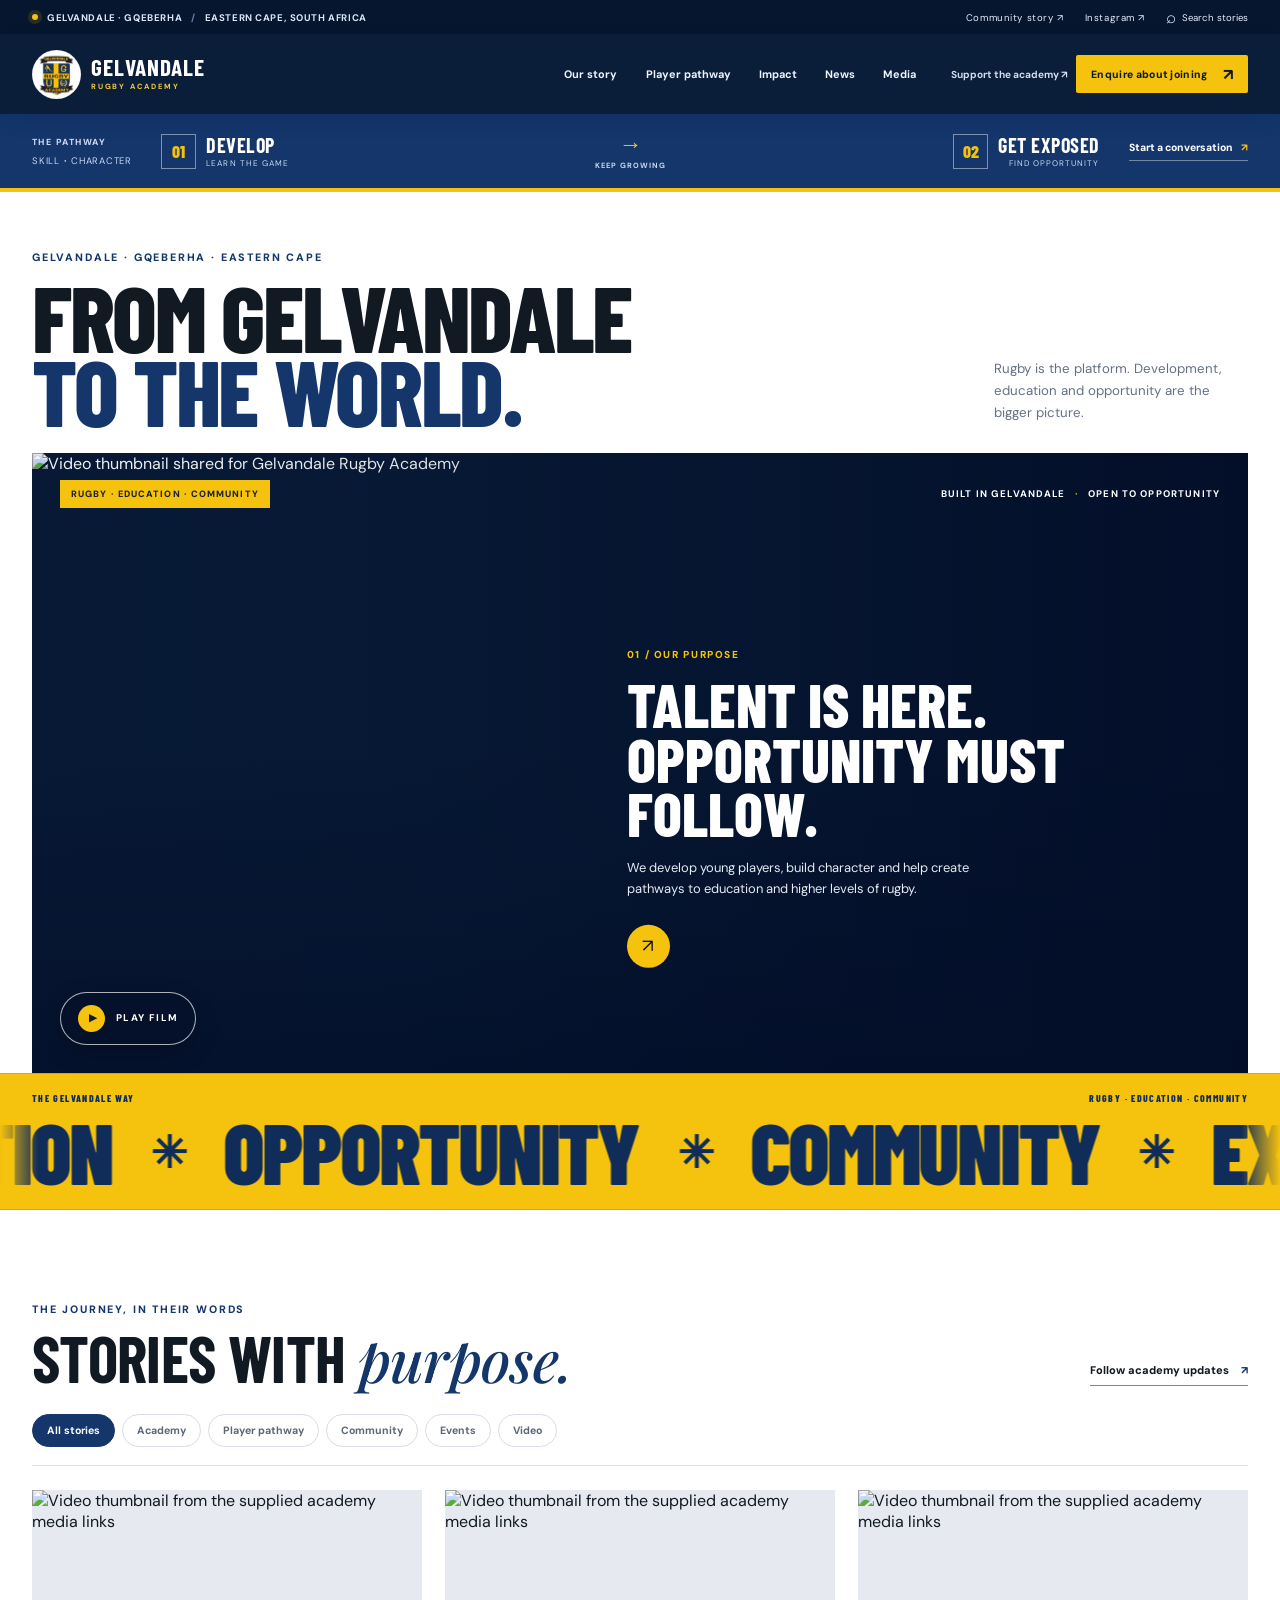
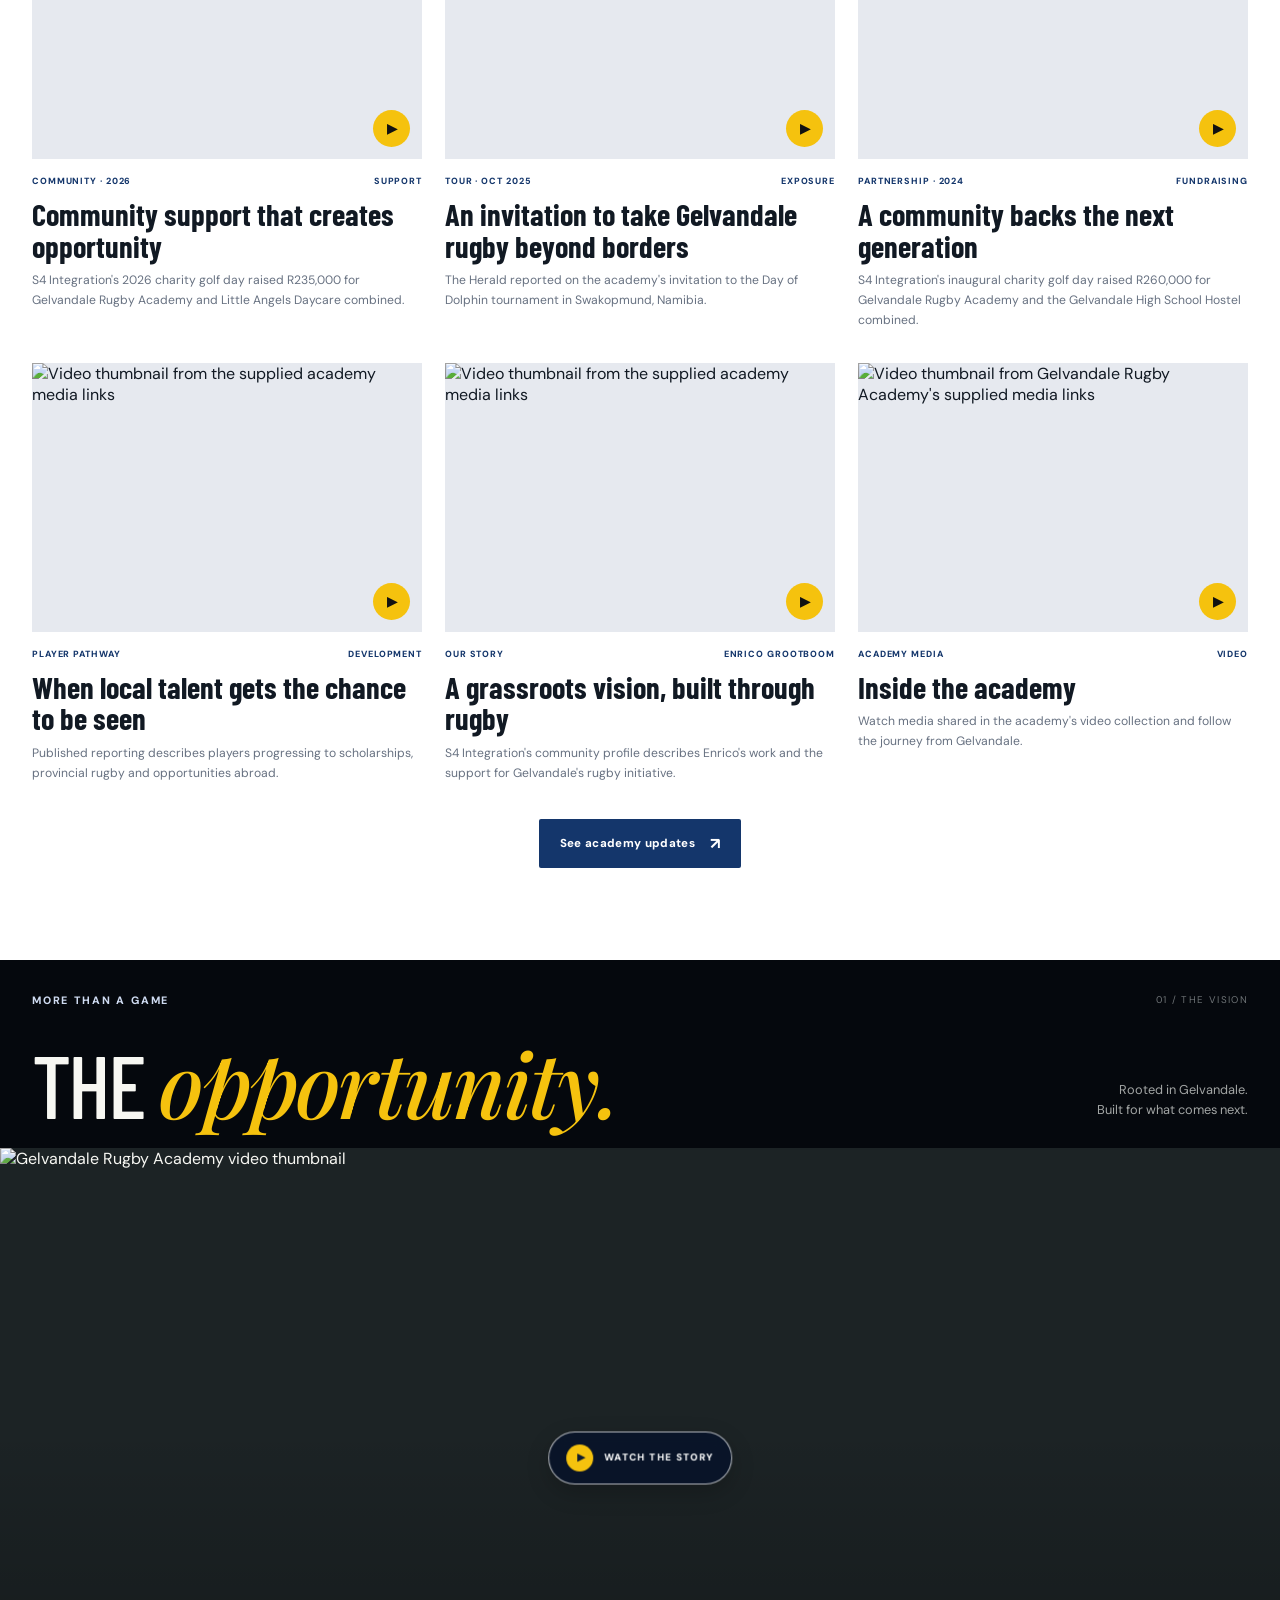
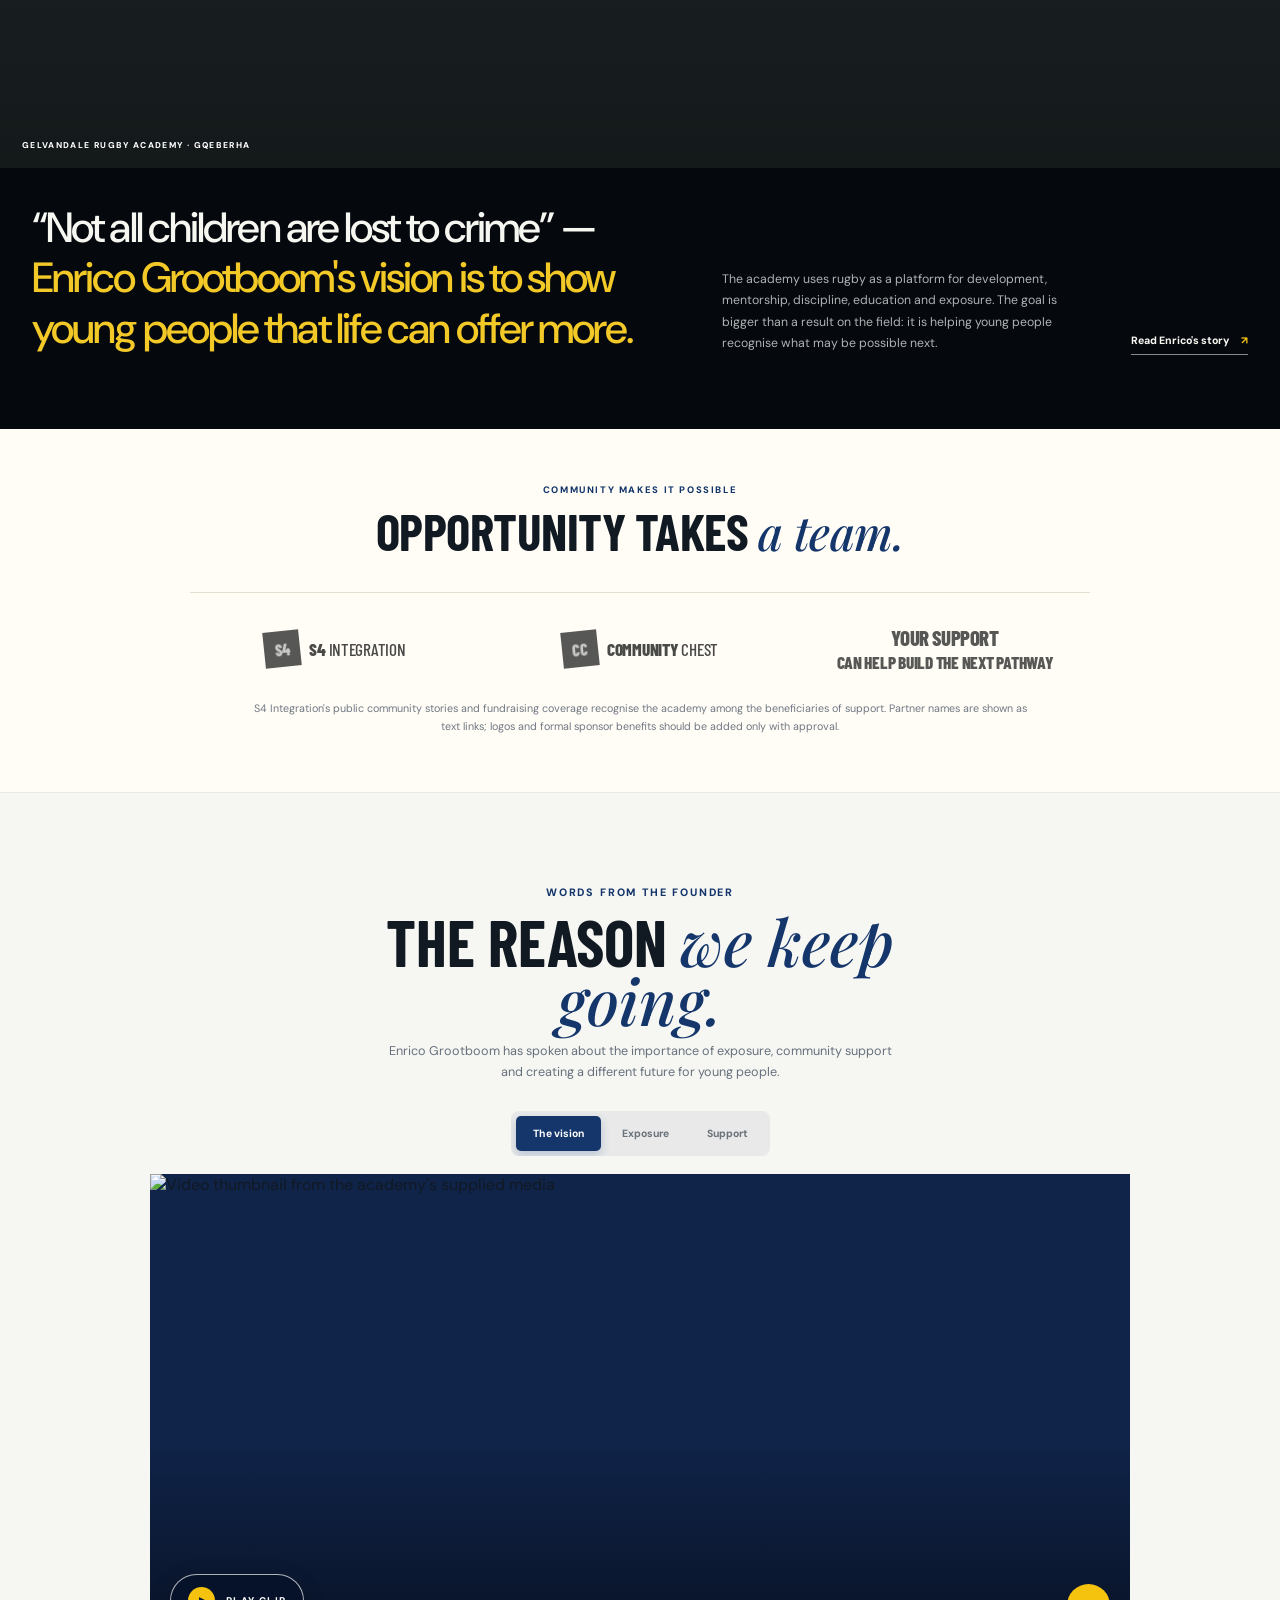
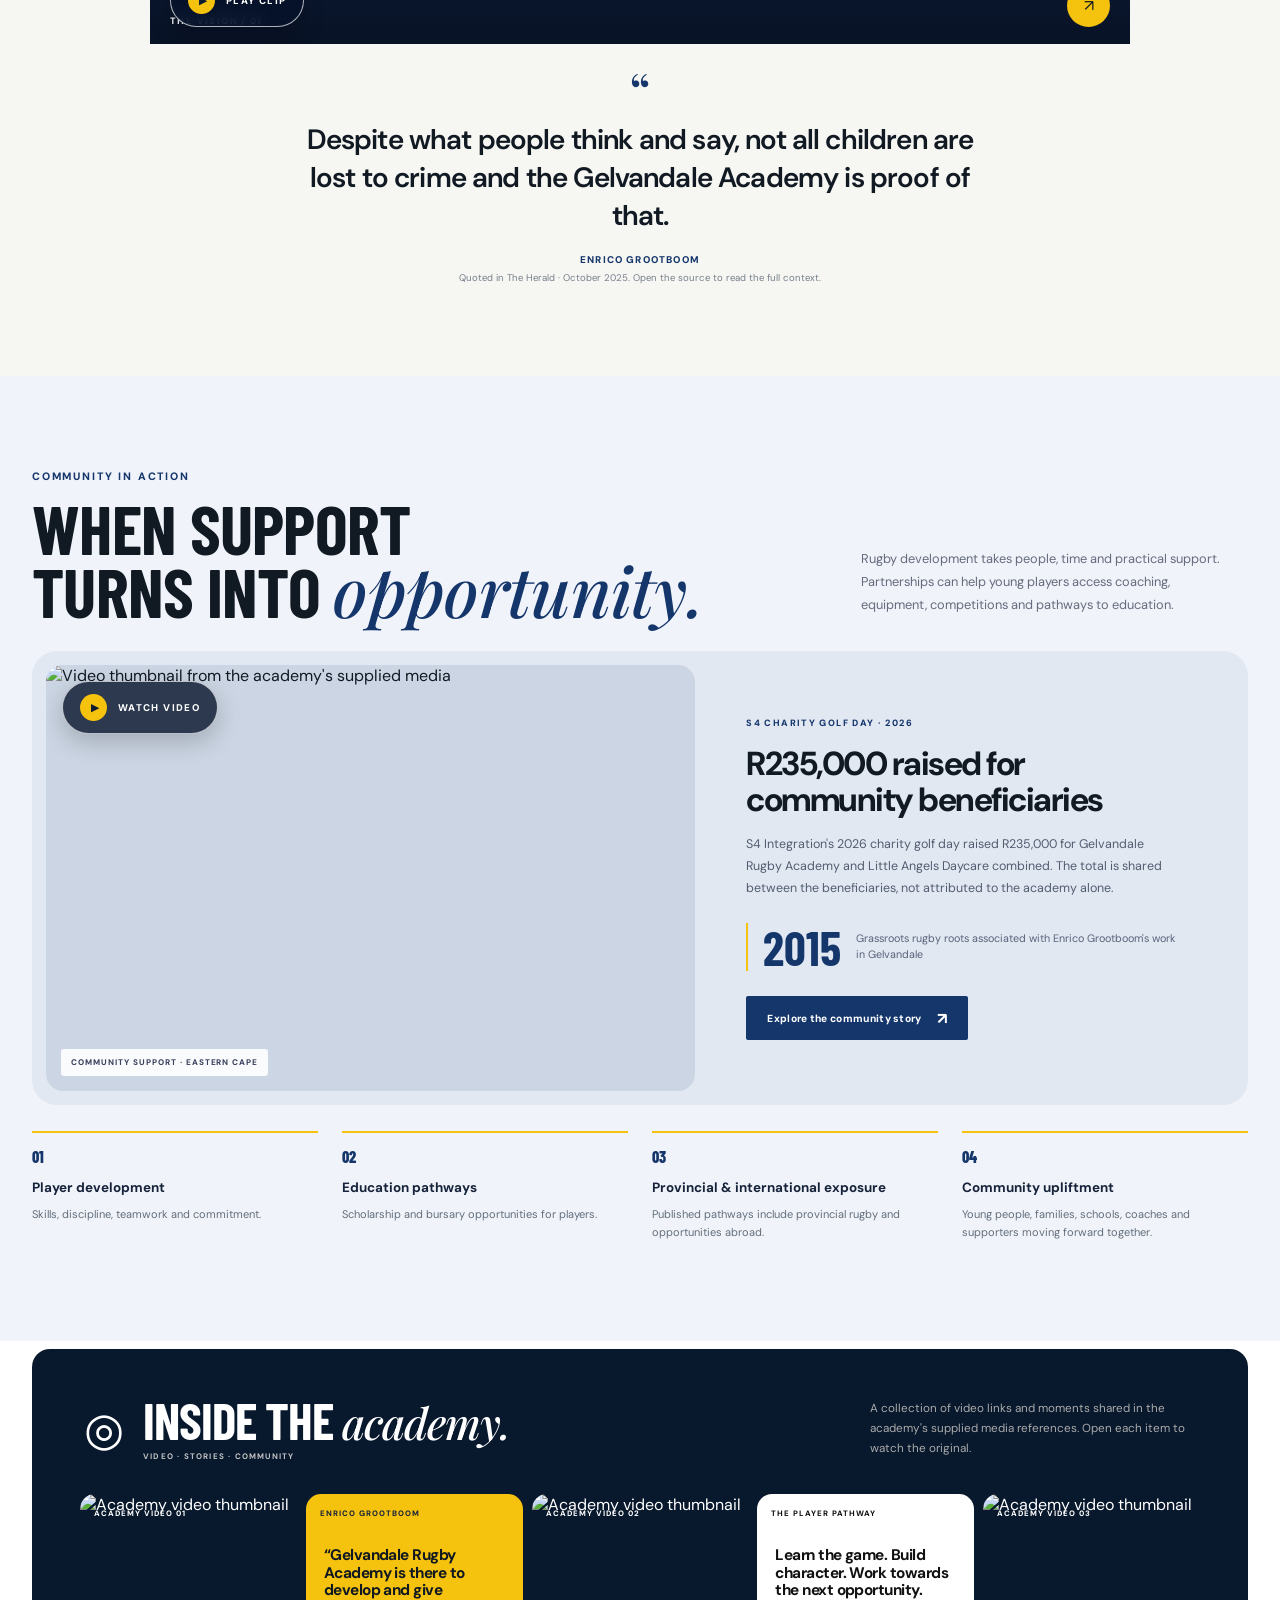
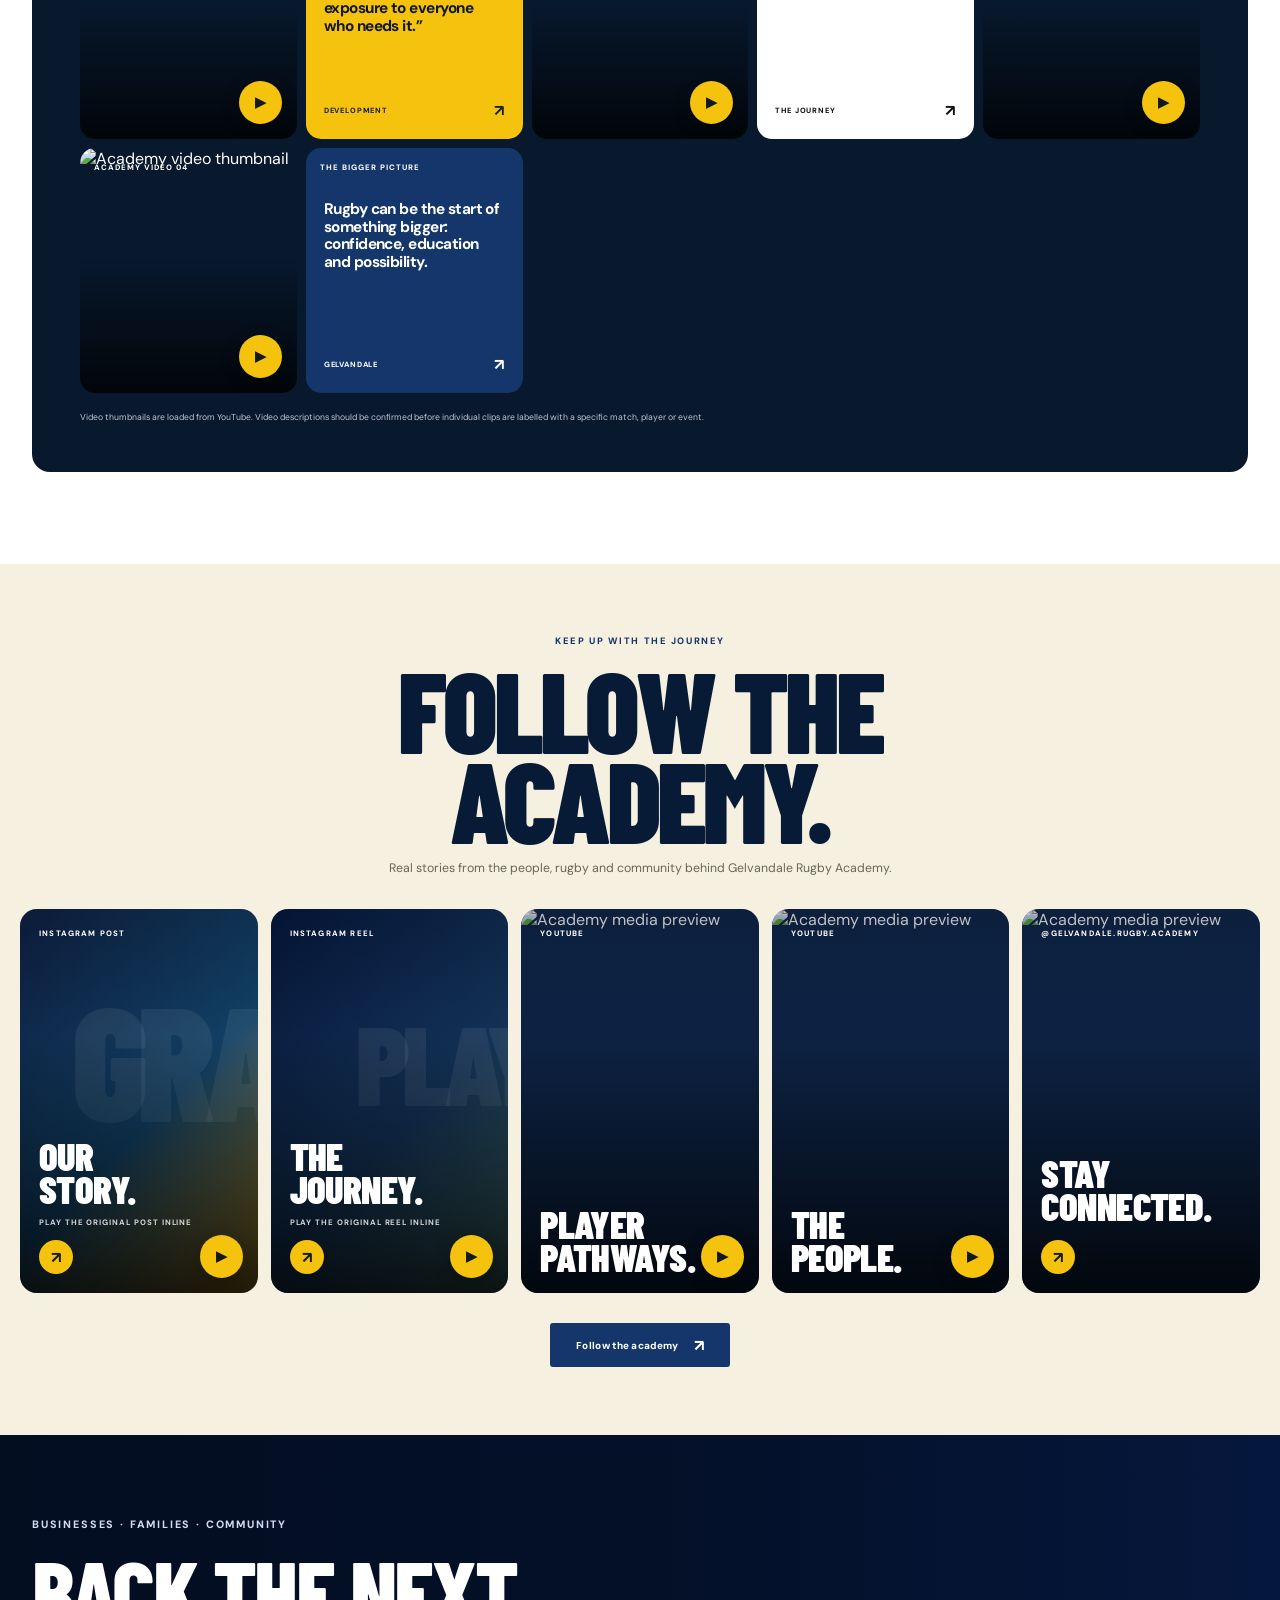
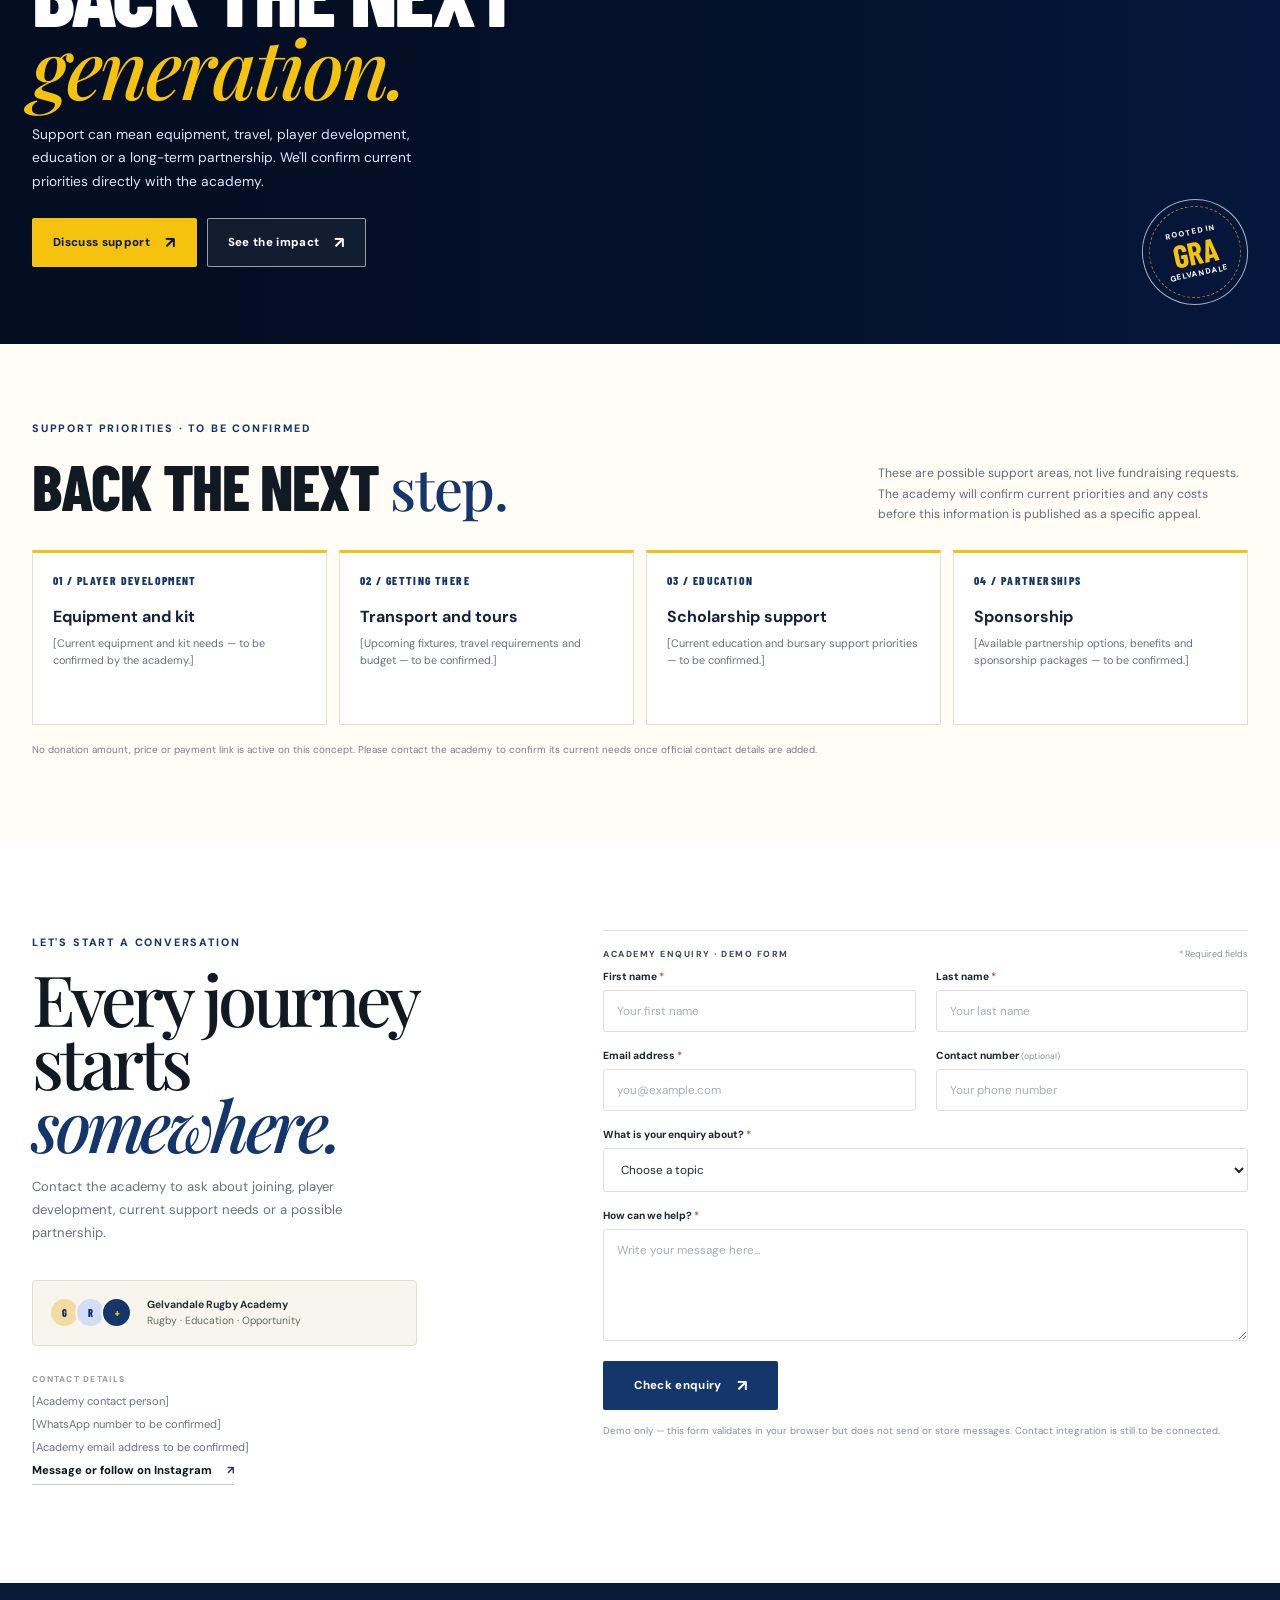
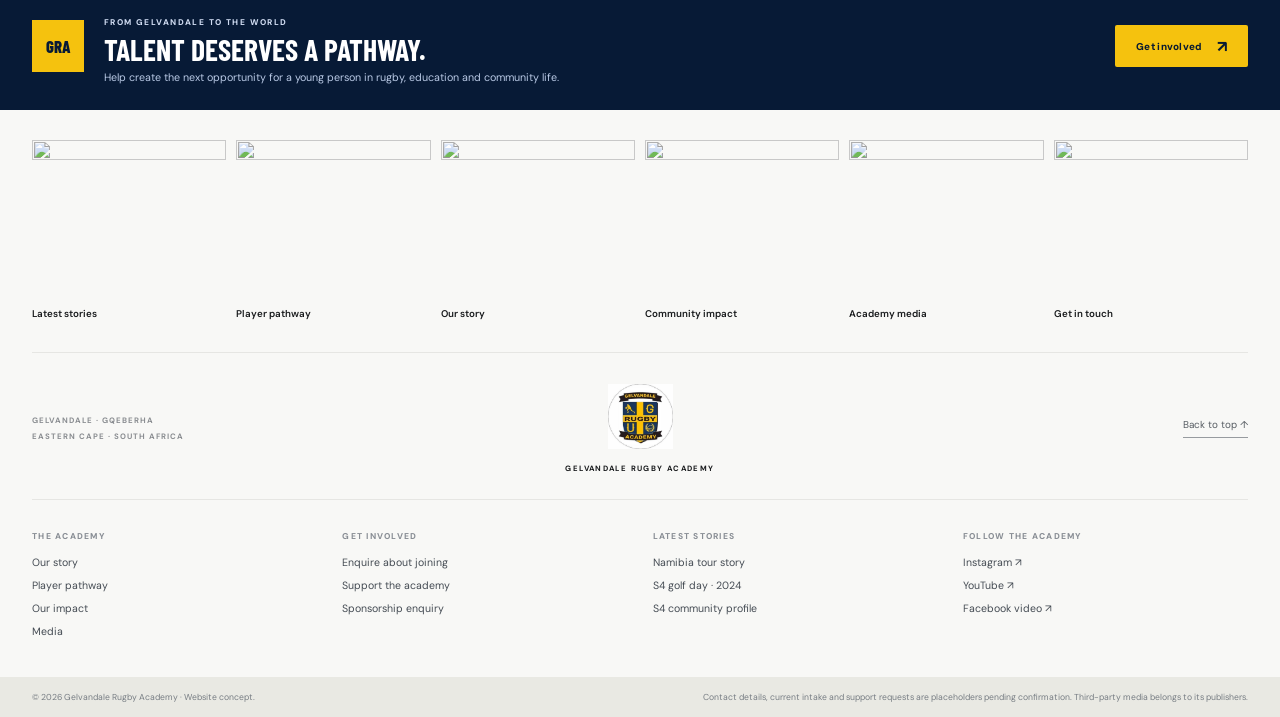
==== index.html @ 828ae4f0 "f" ====
<!doctype html>
<html lang="en-ZA">
<head>
  <meta charset="utf-8">
  <meta name="viewport" content="width=device-width, initial-scale=1">
  <meta name="theme-color" content="#102c59">
  <meta name="description" content="Gelvandale Rugby Academy uses rugby to develop young people, support educational opportunities and create pathways to a brighter future in Gqeberha, Eastern Cape.">
  <title>Gelvandale Rugby Academy — From Gelvandale to the World</title>
  <link rel="icon" href="assets/gelvandale-rugby-academy-crest.jpg" type="image/jpeg">
  <link rel="preconnect" href="https://img.youtube.com">
  <link rel="preconnect" href="https://www.youtube.com">
  <link rel="preconnect" href="https://fonts.googleapis.com">
  <link rel="preconnect" href="https://fonts.gstatic.com" crossorigin>
  <link href="https://fonts.googleapis.com/css2?family=Barlow+Condensed:wght@500;600;700;800;900&family=DM+Sans:wght@400;500;600;700&family=Playfair+Display:ital,wght@0,500;0,600;1,500;1,600&display=swap" rel="stylesheet">
  <link rel="stylesheet" href="https://cdn.jsdelivr.net/npm/locomotive-scroll@5.0.0/bundled/locomotive-scroll.css">
  <link rel="stylesheet" href="styles.css">
  <script defer src="https://cdn.jsdelivr.net/npm/locomotive-scroll@5.0.0/bundled/locomotive-scroll.min.js"></script>
  <script defer src="https://cdn.jsdelivr.net/npm/gsap@3.15.0/dist/gsap.min.js"></script>
  <script defer src="https://cdn.jsdelivr.net/npm/gsap@3.15.0/dist/ScrollTrigger.min.js"></script>
  <script defer src="script.js"></script>
</head>
<body>
  <a class="skip-link" href="#main">Skip to content</a>
  <div class="scroll-progress-track" aria-hidden="true"><span id="scroll-progress-bar"></span></div>

  <div class="utility-bar">
    <div class="utility-inner">
      <span class="utility-note"><span class="live-dot"></span> GELVANDALE · GQEBERHA <span class="utility-separator">/</span> EASTERN CAPE, SOUTH AFRICA</span>
      <div class="utility-links">
        <a href="https://www.s4.co.za/automation/media/community-involvement" target="_blank" rel="noreferrer">Community story <span aria-hidden="true">↗</span></a>
        <a href="https://www.instagram.com/gelvandale.rugby.academy/" target="_blank" rel="noreferrer">Instagram <span aria-hidden="true">↗</span></a>
        <button id="search-toggle" class="search-toggle" type="button" aria-expanded="false" aria-controls="search-panel"><span aria-hidden="true">⌕</span> Search stories</button>
      </div>
    </div>
  </div>

  <header class="site-header" id="top">
    <div class="nav-shell">
      <a class="brand" href="#top" aria-label="Gelvandale Rugby Academy home">
        <span class="crest"><img src="assets/gelvandale-rugby-academy-crest.jpg" alt="Gelvandale Rugby Academy crest"></span>
        <span class="brand-copy"><strong>GELVANDALE</strong><small>RUGBY ACADEMY</small></span>
      </a>
      <button class="menu-toggle" id="menu-toggle" type="button" aria-expanded="false" aria-controls="primary-nav" aria-label="Open navigation"><span></span><span></span><span></span></button>
      <nav id="primary-nav" class="primary-nav" aria-label="Main navigation">
        <a href="#culture">Our story</a>
        <a href="#pathway">Player pathway</a>
        <a href="#impact">Impact</a>
        <a href="#news">News</a>
        <a href="#media">Media</a>
        <div class="nav-actions">
          <a class="nav-login" href="#support">Support the academy <span aria-hidden="true">↗</span></a>
          <a class="button button-gold button-small" href="#contact">Enquire about joining <span aria-hidden="true">↗</span></a>
        </div>
      </nav>
    </div>
    <div class="search-panel" id="search-panel" hidden>
      <label for="site-search">Search academy stories</label>
      <div class="search-input-wrap"><input id="site-search" type="search" placeholder="Try ‘Namibia’, ‘scholarship’ or ‘S4’"><button id="search-clear" type="button" aria-label="Clear search">×</button></div>
      <p id="search-hint" class="search-hint">Type to filter the stories below.</p>
    </div>
  </header>

  <main id="main">
    <section class="match-ribbon pathway-ribbon" id="pathway" aria-label="Player pathway">
      <div class="fixture-overline"><span class="eyebrow eyebrow-light">THE PATHWAY</span><span class="fixture-date">SKILL <b>·</b> CHARACTER</span></div>
      <div class="fixture-team pathway-step"><span class="pathway-number">01</span><div><strong>DEVELOP</strong><small>LEARN THE GAME</small></div></div>
      <div class="fixture-vs"><span>→</span><small>KEEP GROWING</small></div>
      <div class="fixture-team fixture-away pathway-step"><span class="pathway-number">02</span><div><strong>GET EXPOSED</strong><small>FIND OPPORTUNITY</small></div></div>
      <a class="match-centre-link" href="#contact">Start a conversation <span aria-hidden="true">↗</span></a>
    </section>

    <section class="hero-section page-shell" aria-labelledby="hero-title" data-scroll>
      <div class="hero-intro">
        <div><span class="eyebrow">GELVANDALE · GQEBERHA · EASTERN CAPE</span><h1 id="hero-title">From Gelvandale<br><em>to the world.</em></h1></div>
        <p>Rugby is the platform. Development, education and opportunity are the bigger picture.</p>
      </div>
      <div class="hero-card inline-video-shell" data-video-id="fw3_7_1xOS0" data-video-title="Gelvandale Rugby Academy — featured video">
        <img src="https://img.youtube.com/vi/fw3_7_1xOS0/maxresdefault.jpg" alt="Video thumbnail shared for Gelvandale Rugby Academy" fetchpriority="high" onerror="this.onerror=null;this.src='https://img.youtube.com/vi/fw3_7_1xOS0/hqdefault.jpg'">
        <span class="hero-gradient"></span>
        <span class="hero-topline"><span class="tag tag-gold">RUGBY · EDUCATION · COMMUNITY</span><span class="hero-date">BUILT IN GELVANDALE <i>·</i> OPEN TO OPPORTUNITY</span></span>
        <span class="hero-content"><span class="hero-index">01 / OUR PURPOSE</span><strong>Talent is here.<br>Opportunity must follow.</strong><span class="hero-summary">We develop young players, build character and help create pathways to education and higher levels of rugby.</span><span class="circle-arrow" aria-hidden="true">↗</span></span>
        <button class="video-play-button hero-play-button inline-video-trigger" type="button" data-video-id="fw3_7_1xOS0" aria-label="Play featured academy video inline"><span class="play-symbol" aria-hidden="true">▶</span><span>PLAY FILM</span></button>
      </div>
    </section>

    <section class="kinetic-marquee-section" aria-label="The Gelvandale way">
      <div class="kinetic-marquee-topline page-shell"><span>THE GELVANDALE WAY</span><span>RUGBY · EDUCATION · COMMUNITY</span></div>
      <div class="kinetic-marquee-window" data-scroll data-scroll-css-progress>
        <div class="kinetic-marquee-track" id="kinetic-marquee-track">
          <div class="kinetic-marquee-group"><span>RUGBY</span><i aria-hidden="true">✳</i><span>EDUCATION</span><i aria-hidden="true">✳</i><span>OPPORTUNITY</span><i aria-hidden="true">✳</i><span>COMMUNITY</span><i aria-hidden="true">✳</i><span>EXPOSURE</span><i aria-hidden="true">✳</i></div>
          <div class="kinetic-marquee-group" aria-hidden="true"><span>RUGBY</span><i>✳</i><span>EDUCATION</span><i>✳</i><span>OPPORTUNITY</span><i>✳</i><span>COMMUNITY</span><i>✳</i><span>EXPOSURE</span><i>✳</i></div>
        </div>
      </div>
    </section>

    <section class="news-section page-shell" id="news" aria-labelledby="news-title">
      <div class="section-heading split-heading">
        <div><span class="eyebrow">THE JOURNEY, IN THEIR WORDS</span><h2 id="news-title">Stories with <em>purpose.</em></h2></div>
        <a class="text-link" href="https://www.instagram.com/gelvandale.rugby.academy/" target="_blank" rel="noreferrer">Follow academy updates <span aria-hidden="true">↗</span></a>
      </div>
      <div class="filter-row" role="group" aria-label="Filter stories by category">
        <button class="filter-chip active" type="button" data-filter="all" aria-pressed="true">All stories</button>
        <button class="filter-chip" type="button" data-filter="academy" aria-pressed="false">Academy</button>
        <button class="filter-chip" type="button" data-filter="pathway" aria-pressed="false">Player pathway</button>
        <button class="filter-chip" type="button" data-filter="community" aria-pressed="false">Community</button>
        <button class="filter-chip" type="button" data-filter="events" aria-pressed="false">Events</button>
        <button class="filter-chip" type="button" data-filter="media" aria-pressed="false">Video</button>
      </div>
      <div class="news-grid" id="news-grid">
        <article class="news-card" data-category="community" data-search="S4 Integration charity golf day 2026 R235000 support Gelvandale Academy Little Angels Daycare">
          <div class="news-image inline-video-shell" data-video-id="bN8Ny8VYonA" data-video-title="Academy video — community"><img src="https://img.youtube.com/vi/bN8Ny8VYonA/hqdefault.jpg" alt="Video thumbnail from the supplied academy media links" loading="lazy"><button class="image-arrow inline-video-trigger" type="button" data-video-id="bN8Ny8VYonA" aria-label="Play academy video inline"><span aria-hidden="true">▶</span></button></div>
          <div class="news-card-body"><div class="card-meta"><span>COMMUNITY · 2026</span><span>SUPPORT</span></div><h3><a href="https://www.s4.co.za/automation/media/community-involvement" target="_blank" rel="noreferrer">Community support that creates opportunity</a></h3><p>S4 Integration's 2026 charity golf day raised R235,000 for Gelvandale Rugby Academy and Little Angels Daycare combined.</p></div>
        </article>
        <article class="news-card" data-category="events" data-search="Namibia tour Day of Dolphin Swakopmund The Herald October 2025 international rugby opportunity">
          <div class="news-image inline-video-shell" data-video-id="Bw49cs9guw8" data-video-title="Academy video — rugby tour"><img src="https://img.youtube.com/vi/Bw49cs9guw8/hqdefault.jpg" alt="Video thumbnail from the supplied academy media links" loading="lazy"><button class="image-arrow inline-video-trigger" type="button" data-video-id="Bw49cs9guw8" aria-label="Play academy video inline"><span aria-hidden="true">▶</span></button></div>
          <div class="news-card-body"><div class="card-meta"><span>TOUR · OCT 2025</span><span>EXPOSURE</span></div><h3><a href="https://theherald.co.za/sport/rugby/2025-10-21-gelvandale-rugby-academy-invited-to-play-in-namibia/" target="_blank" rel="noreferrer">An invitation to take Gelvandale rugby beyond borders</a></h3><p>The Herald reported on the academy's invitation to the Day of Dolphin tournament in Swakopmund, Namibia.</p></div>
        </article>
        <article class="news-card" data-category="community" data-search="S4 Integration inaugural charity golf day 2024 R260000 Gelvandale Rugby Academy Gelvandale High School Hostel">
          <div class="news-image inline-video-shell" data-video-id="KdqicNV3Q-E" data-video-title="Academy video — community support"><img src="https://img.youtube.com/vi/KdqicNV3Q-E/hqdefault.jpg" alt="Video thumbnail from the supplied academy media links" loading="lazy"><button class="image-arrow inline-video-trigger" type="button" data-video-id="KdqicNV3Q-E" aria-label="Play academy video inline"><span aria-hidden="true">▶</span></button></div>
          <div class="news-card-body"><div class="card-meta"><span>PARTNERSHIP · 2024</span><span>FUNDRAISING</span></div><h3><a href="https://novanews.co.za/peexpress/s4-integration-raises-r260000-at-inaugural-s4-charity-golf-day-20241009/" target="_blank" rel="noreferrer">A community backs the next generation</a></h3><p>S4 Integration's inaugural charity golf day raised R260,000 for Gelvandale Rugby Academy and the Gelvandale High School Hostel combined.</p></div>
        </article>
        <article class="news-card" data-category="pathway" data-search="scholarships bursaries provincial rugby Leopards Griffons Blue Bulls Lions Sharks Eastern Province Germany Scotland Spain">
          <div class="news-image inline-video-shell" data-video-id="FlpFCsst2fE" data-video-title="Academy video — player pathway"><img src="https://img.youtube.com/vi/FlpFCsst2fE/hqdefault.jpg" alt="Video thumbnail from the supplied academy media links" loading="lazy"><button class="image-arrow inline-video-trigger" type="button" data-video-id="FlpFCsst2fE" aria-label="Play academy video inline"><span aria-hidden="true">▶</span></button></div>
          <div class="news-card-body"><div class="card-meta"><span>PLAYER PATHWAY</span><span>DEVELOPMENT</span></div><h3><a href="https://theherald.co.za/sport/rugby/2025-10-21-gelvandale-rugby-academy-invited-to-play-in-namibia/" target="_blank" rel="noreferrer">When local talent gets the chance to be seen</a></h3><p>Published reporting describes players progressing to scholarships, provincial rugby and opportunities abroad.</p></div>
        </article>
        <article class="news-card" data-category="academy" data-search="S4 Integration community involvement Enrico Grootboom Gelvandale United RFC rugby academy 2015 2020">
          <div class="news-image inline-video-shell" data-video-id="AaoY0h9FZqQ" data-video-title="Academy video — founder and community"><img src="https://img.youtube.com/vi/AaoY0h9FZqQ/hqdefault.jpg" alt="Video thumbnail from the supplied academy media links" loading="lazy"><button class="image-arrow inline-video-trigger" type="button" data-video-id="AaoY0h9FZqQ" aria-label="Play academy video inline"><span aria-hidden="true">▶</span></button></div>
          <div class="news-card-body"><div class="card-meta"><span>OUR STORY</span><span>ENRICO GROOTBOOM</span></div><h3><a href="https://www.s4.co.za/automation/media/community-involvement" target="_blank" rel="noreferrer">A grassroots vision, built through rugby</a></h3><p>S4 Integration's community profile describes Enrico's work and the support for Gelvandale's rugby initiative.</p></div>
        </article>
        <article class="news-card" data-category="media" data-search="Gelvandale Rugby Academy video training community rugby media YouTube">
          <div class="news-image inline-video-shell" data-video-id="hluTdpnIvec" data-video-title="Gelvandale Rugby Academy video"><img src="https://img.youtube.com/vi/hluTdpnIvec/hqdefault.jpg" alt="Video thumbnail from Gelvandale Rugby Academy's supplied media links" loading="lazy"><button class="image-arrow inline-video-trigger" type="button" data-video-id="hluTdpnIvec" aria-label="Play academy video inline"><span aria-hidden="true">▶</span></button></div>
          <div class="news-card-body"><div class="card-meta"><span>ACADEMY MEDIA</span><span>VIDEO</span></div><h3><a href="https://www.youtube.com/shorts/hluTdpnIvec" target="_blank" rel="noreferrer">Inside the academy</a></h3><p>Watch media shared in the academy's video collection and follow the journey from Gelvandale.</p></div>
        </article>
      </div>
      <p class="no-results" id="no-results" hidden>No stories match that search. Try a different word or category.</p>
      <div class="news-more"><a class="button button-blue" href="https://www.instagram.com/gelvandale.rugby.academy/" target="_blank" rel="noreferrer">See academy updates <span aria-hidden="true">↗</span></a></div>
    </section>

    <section class="culture-section" id="culture" aria-labelledby="culture-title">
      <div class="culture-top page-shell"><span class="eyebrow eyebrow-light">MORE THAN A GAME</span><span class="culture-index">01 / THE VISION</span></div>
      <div class="culture-heading page-shell"><h2 id="culture-title">The <em>opportunity.</em></h2><span class="culture-side-note">Rooted in Gelvandale.<br>Built for what comes next.</span></div>
      <div class="culture-image-wrap inline-video-shell" data-scroll data-scroll-speed="0.12" data-video-id="D9lnzrUF0Yo" data-video-title="Gelvandale Rugby Academy — opportunity"><img src="https://img.youtube.com/vi/D9lnzrUF0Yo/maxresdefault.jpg" alt="Gelvandale Rugby Academy video thumbnail" loading="lazy" onerror="this.onerror=null;this.src='https://img.youtube.com/vi/D9lnzrUF0Yo/hqdefault.jpg'"><span class="image-credit">GELVANDALE RUGBY ACADEMY · GQEBERHA</span><button class="video-play-button image-play-button inline-video-trigger" type="button" data-video-id="D9lnzrUF0Yo" aria-label="Play academy video inline"><span class="play-symbol" aria-hidden="true">▶</span><span>WATCH THE STORY</span></button></div>
      <div class="culture-bottom page-shell"><p class="culture-statement">“Not all children are lost to crime” — <span>Enrico Grootboom's vision is to show young people that life can offer more.</span></p><p class="culture-copy">The academy uses rugby as a platform for development, mentorship, discipline, education and exposure. The goal is bigger than a result on the field: it is helping young people recognise what may be possible next.</p><a class="underlined-link" href="https://theherald.co.za/sport/rugby/2025-10-21-gelvandale-rugby-academy-invited-to-play-in-namibia/" target="_blank" rel="noreferrer">Read Enrico's story <span aria-hidden="true">↗</span></a></div>
    </section>

    <section class="partner-cloud" aria-labelledby="partner-title">
      <div class="page-shell"><div class="partner-title-wrap"><span class="eyebrow">COMMUNITY MAKES IT POSSIBLE</span><h2 id="partner-title">Opportunity takes <em>a team.</em></h2></div>
        <div class="partner-logos" aria-label="Supporters and partners">
          <a href="https://www.s4.co.za/automation/media/community-involvement" target="_blank" rel="noreferrer" class="partner-wordmark partner-men"><span class="partner-mark">S4</span><span>S4 <b>INTEGRATION</b></span></a>
          <a href="https://www.communitychest.org.za/" target="_blank" rel="noreferrer" class="partner-wordmark partner-women"><span class="partner-mark">CC</span><span>COMMUNITY <b>CHEST</b></span></a>
          <a href="#support" class="partner-wordmark partner-academy">YOUR SUPPORT<span>CAN HELP BUILD THE NEXT PATHWAY</span></a>
        </div>
        <p class="partner-note">S4 Integration's public community stories and fundraising coverage recognise the academy among the beneficiaries of support. Partner names are shown as text links; logos and formal sponsor benefits should be added only with approval.</p>
      </div>
    </section>

    <section class="story-section" id="founder-voice" aria-labelledby="story-title">
      <div class="page-shell">
        <div class="story-heading"><span class="eyebrow">WORDS FROM THE FOUNDER</span><h2 id="story-title">The reason <em>we keep going.</em></h2><p>Enrico Grootboom has spoken about the importance of exposure, community support and creating a different future for young people.</p></div>
        <div class="story-tabs" role="tablist" aria-label="Choose a quote from Enrico Grootboom">
          <button class="story-tab active" type="button" role="tab" aria-selected="true" data-story="vision">The vision</button>
          <button class="story-tab" type="button" role="tab" aria-selected="false" data-story="exposure">Exposure</button>
          <button class="story-tab" type="button" role="tab" aria-selected="false" data-story="support">Support</button>
        </div>
        <article class="story-feature" aria-live="polite">
          <div class="story-visual inline-video-shell" id="story-video-shell" data-video-id="aSkc3apwEFA" data-video-title="Gelvandale Rugby Academy — founder's vision"><img id="story-image" src="https://img.youtube.com/vi/aSkc3apwEFA/maxresdefault.jpg" alt="Video thumbnail from the academy's supplied media" loading="lazy" onerror="this.onerror=null;this.src='https://img.youtube.com/vi/aSkc3apwEFA/hqdefault.jpg'"><span class="story-visual-label" id="story-visual-label">THE VISION / 01</span><a class="story-open" id="story-open" href="https://theherald.co.za/sport/rugby/2025-10-21-gelvandale-rugby-academy-invited-to-play-in-namibia/" target="_blank" rel="noreferrer" aria-label="Read the source for Enrico Grootboom's quote">↗</a><button class="video-play-button image-play-button inline-video-trigger" id="story-play-button" type="button" data-video-id="aSkc3apwEFA" aria-label="Play academy video inline"><span class="play-symbol" aria-hidden="true">▶</span><span>PLAY CLIP</span></button></div>
          <div class="story-caption"><span class="quote-mark" aria-hidden="true">“</span><blockquote id="story-quote">Despite what people think and say, not all children are lost to crime and the Gelvandale Academy is proof of that.</blockquote><div class="story-credit"><span id="story-credit">ENRICO GROOTBOOM</span><small>Quoted in The Herald · October 2025. Open the source to read the full context.</small></div></div>
        </article>
      </div>
    </section>

    <section class="impact-section" id="impact" aria-labelledby="impact-title">
      <div class="page-shell">
        <div class="impact-heading"><div><span class="eyebrow">COMMUNITY IN ACTION</span><h2 id="impact-title">When support<br>turns into <em>opportunity.</em></h2></div><p>Rugby development takes people, time and practical support. Partnerships can help young players access coaching, equipment, competitions and pathways to education.</p></div>
        <article class="impact-card">
          <div class="impact-image inline-video-shell" data-scroll data-scroll-speed="-0.08" data-video-id="QpCPL4iM1p0" data-video-title="Gelvandale Rugby Academy — community support"><img src="https://img.youtube.com/vi/QpCPL4iM1p0/maxresdefault.jpg" alt="Video thumbnail from the academy's supplied media" loading="lazy" onerror="this.onerror=null;this.src='https://img.youtube.com/vi/QpCPL4iM1p0/hqdefault.jpg'"><span class="impact-image-label">COMMUNITY SUPPORT · EASTERN CAPE</span><button class="video-play-button image-play-button inline-video-trigger" type="button" data-video-id="QpCPL4iM1p0" aria-label="Play community video inline"><span class="play-symbol" aria-hidden="true">▶</span><span>WATCH VIDEO</span></button></div>
          <div class="impact-copy"><span class="impact-kicker">S4 CHARITY GOLF DAY · 2026</span><h3>R235,000 raised for community beneficiaries</h3><p>S4 Integration's 2026 charity golf day raised R235,000 for Gelvandale Rugby Academy and Little Angels Daycare combined. The total is shared between the beneficiaries, not attributed to the academy alone.</p><div class="impact-stat"><strong>2015</strong><span>Grassroots rugby roots associated with Enrico Grootboom's work in Gelvandale</span></div><a class="button button-blue" href="https://www.s4.co.za/automation/media/community-involvement" target="_blank" rel="noreferrer">Explore the community story <span aria-hidden="true">↗</span></a></div>
        </article>
        <div class="impact-points" aria-label="Academy development focus">
          <div><span class="impact-point-number">01</span><strong>Player development</strong><p>Skills, discipline, teamwork and commitment.</p></div>
          <div><span class="impact-point-number">02</span><strong>Education pathways</strong><p>Scholarship and bursary opportunities for players.</p></div>
          <div><span class="impact-point-number">03</span><strong>Provincial & international exposure</strong><p>Published pathways include provincial rugby and opportunities abroad.</p></div>
          <div><span class="impact-point-number">04</span><strong>Community upliftment</strong><p>Young people, families, schools, coaches and supporters moving forward together.</p></div>
        </div>
      </div>
    </section>

    <section class="fan-wall-section" id="media" aria-labelledby="fan-wall-title">
      <div class="fan-wall page-shell">
        <div class="fan-wall-heading"><div class="fan-wall-title"><span class="instagram-glyph" aria-hidden="true">◎</span><div><h2 id="fan-wall-title">Inside the <em>academy.</em></h2><span class="fan-wall-handle">VIDEO · STORIES · COMMUNITY</span></div></div><p>A collection of video links and moments shared in the academy's supplied media references. Open each item to watch the original.</p></div>
        <div class="fan-wall-grid">
          <div class="fan-tile fan-photo inline-video-shell" data-video-id="fw3_7_1xOS0" data-video-title="Academy video 01"><img src="https://img.youtube.com/vi/fw3_7_1xOS0/hqdefault.jpg" alt="Academy video thumbnail" loading="lazy"><span class="tile-label">ACADEMY VIDEO 01</span><button class="fan-play-button inline-video-trigger" type="button" data-video-id="fw3_7_1xOS0" aria-label="Play academy video 1 inline">▶</button></div>
          <article class="fan-tile fan-quote fan-quote-gold"><span class="tile-label">ENRICO GROOTBOOM</span><p>“Gelvandale Rugby Academy is there to develop and give exposure to everyone who needs it.”</p><span class="fan-tile-bottom">DEVELOPMENT <b>↗</b></span></article>
          <div class="fan-tile fan-photo inline-video-shell" data-video-id="bN8Ny8VYonA" data-video-title="Academy video 02"><img src="https://img.youtube.com/vi/bN8Ny8VYonA/hqdefault.jpg" alt="Academy video thumbnail" loading="lazy"><span class="tile-label">ACADEMY VIDEO 02</span><button class="fan-play-button inline-video-trigger" type="button" data-video-id="bN8Ny8VYonA" aria-label="Play academy video 2 inline">▶</button></div>
          <article class="fan-tile fan-quote"><span class="tile-label">THE PLAYER PATHWAY</span><p>Learn the game. Build character. Work towards the next opportunity.</p><span class="fan-tile-bottom">THE JOURNEY <b>↗</b></span></article>
          <div class="fan-tile fan-photo inline-video-shell" data-video-id="Bw49cs9guw8" data-video-title="Academy video 03"><img src="https://img.youtube.com/vi/Bw49cs9guw8/hqdefault.jpg" alt="Academy video thumbnail" loading="lazy"><span class="tile-label">ACADEMY VIDEO 03</span><button class="fan-play-button inline-video-trigger" type="button" data-video-id="Bw49cs9guw8" aria-label="Play academy video 3 inline">▶</button></div>
          <div class="fan-tile fan-photo fan-photo-tall inline-video-shell" data-video-id="KdqicNV3Q-E" data-video-title="Academy video 04"><img src="https://img.youtube.com/vi/KdqicNV3Q-E/hqdefault.jpg" alt="Academy video thumbnail" loading="lazy"><span class="tile-label">ACADEMY VIDEO 04</span><button class="fan-play-button inline-video-trigger" type="button" data-video-id="KdqicNV3Q-E" aria-label="Play academy video 4 inline">▶</button></div>
          <article class="fan-tile fan-quote fan-quote-blue"><span class="tile-label">THE BIGGER PICTURE</span><p>Rugby can be the start of something bigger: confidence, education and possibility.</p><span class="fan-tile-bottom">GELVANDALE <b>↗</b></span></article>
        </div>
        <p class="fan-wall-disclaimer">Video thumbnails are loaded from YouTube. Video descriptions should be confirmed before individual clips are labelled with a specific match, player or event.</p>
      </div>
    </section>

    <section class="social-cta" id="social" aria-labelledby="social-title">
      <div class="social-cta-heading"><span class="eyebrow">KEEP UP WITH THE JOURNEY</span><h2 id="social-title">FOLLOW THE<br>ACADEMY.</h2><p>Real stories from the people, rugby and community behind Gelvandale Rugby Academy.</p></div>
      <div class="social-card-rail">
        <div class="social-card social-card-community social-card-instagram-one inline-video-shell" data-video-platform="instagram" data-instagram-path="p/DYOM5BfCHMm" data-video-title="Gelvandale Rugby Academy — Instagram story" data-source-url="https://www.instagram.com/p/DYOM5BfCHMm/">
          <span class="social-card-type">INSTAGRAM POST</span><strong>OUR<br>STORY.</strong><span class="social-card-note">PLAY THE ORIGINAL POST INLINE</span><button class="social-video-play inline-video-trigger" type="button" data-video-platform="instagram" data-instagram-path="p/DYOM5BfCHMm" aria-label="Open the academy Instagram post inline">▶</button><a class="social-card-arrow social-source-link" href="https://www.instagram.com/p/DYOM5BfCHMm/" target="_blank" rel="noreferrer" aria-label="Open the original Instagram post in a new tab">↗</a>
        </div>
        <div class="social-card social-card-instagram-two inline-video-shell" data-video-platform="instagram" data-instagram-path="reel/DAsy6sVqTHf" data-video-title="Gelvandale Rugby Academy — Instagram reel" data-source-url="https://www.instagram.com/reel/DAsy6sVqTHf/">
          <span class="social-card-type">INSTAGRAM REEL</span><strong>THE<br>JOURNEY.</strong><span class="social-card-note">PLAY THE ORIGINAL REEL INLINE</span><button class="social-video-play inline-video-trigger" type="button" data-video-platform="instagram" data-instagram-path="reel/DAsy6sVqTHf" aria-label="Open the academy Instagram reel inline">▶</button><a class="social-card-arrow social-source-link" href="https://www.instagram.com/reel/DAsy6sVqTHf/" target="_blank" rel="noreferrer" aria-label="Open the original Instagram reel in a new tab">↗</a>
        </div>
        <div class="social-card social-card-academy inline-video-shell" data-video-id="FlpFCsst2fE" data-video-title="Academy video — player pathways"><img src="https://img.youtube.com/vi/FlpFCsst2fE/hqdefault.jpg" alt="Academy media preview" loading="lazy"><span class="social-card-type">YOUTUBE</span><strong>PLAYER<br>PATHWAYS.</strong><button class="social-video-play inline-video-trigger" type="button" data-video-id="FlpFCsst2fE" aria-label="Play player pathways video inline">▶</button></div>
        <div class="social-card social-card-heritage inline-video-shell" data-video-id="AaoY0h9FZqQ" data-video-title="Academy video — the people"><img src="https://img.youtube.com/vi/AaoY0h9FZqQ/hqdefault.jpg" alt="Academy media preview" loading="lazy"><span class="social-card-type">YOUTUBE</span><strong>THE<br>PEOPLE.</strong><button class="social-video-play inline-video-trigger" type="button" data-video-id="AaoY0h9FZqQ" aria-label="Play academy community video inline">▶</button></div>
        <a class="social-card" href="https://www.instagram.com/gelvandale.rugby.academy/" target="_blank" rel="noreferrer"><img src="https://img.youtube.com/vi/hluTdpnIvec/hqdefault.jpg" alt="Academy media preview" loading="lazy"><span class="social-card-type">@GELVANDALE.RUGBY.ACADEMY</span><strong>STAY<br>CONNECTED.</strong><span class="social-card-arrow">↗</span></a>
      </div>
      <a class="button button-pink" href="https://www.instagram.com/gelvandale.rugby.academy/" target="_blank" rel="noreferrer">Follow the academy <span aria-hidden="true">↗</span></a>
    </section>

    <section class="visit-section" id="support-cta" aria-labelledby="visit-title">
      <div class="visit-image" role="img" aria-label="Academy media preview"></div><div class="visit-overlay"></div>
      <div class="visit-content page-shell"><span class="eyebrow eyebrow-light">BUSINESSES · FAMILIES · COMMUNITY</span><h2 id="visit-title">Back the next<br><em>generation.</em></h2><p>Support can mean equipment, travel, player development, education or a long-term partnership. We'll confirm current priorities directly with the academy.</p><div class="visit-actions"><a class="button button-gold" href="#contact">Discuss support <span aria-hidden="true">↗</span></a><a class="button button-outline-light" href="#impact">See the impact <span aria-hidden="true">↗</span></a></div></div>
      <div class="visit-stamp" aria-hidden="true"><span>ROOTED IN</span><strong>GRA</strong><span>GELVANDALE</span></div>
    </section>

    <section class="support-needs-section" id="support" aria-labelledby="support-needs-title">
      <div class="page-shell">
        <div class="support-needs-heading"><div><span class="eyebrow">SUPPORT PRIORITIES · TO BE CONFIRMED</span><h2 id="support-needs-title">Back the next <em>step.</em></h2></div><p>These are possible support areas, not live fundraising requests. The academy will confirm current priorities and any costs before this information is published as a specific appeal.</p></div>
        <div class="support-needs-grid">
          <article class="support-need-card"><span>01 / PLAYER DEVELOPMENT</span><h3>Equipment and kit</h3><p>[Current equipment and kit needs — to be confirmed by the academy.]</p></article>
          <article class="support-need-card"><span>02 / GETTING THERE</span><h3>Transport and tours</h3><p>[Upcoming fixtures, travel requirements and budget — to be confirmed.]</p></article>
          <article class="support-need-card"><span>03 / EDUCATION</span><h3>Scholarship support</h3><p>[Current education and bursary support priorities — to be confirmed.]</p></article>
          <article class="support-need-card"><span>04 / PARTNERSHIPS</span><h3>Sponsorship</h3><p>[Available partnership options, benefits and sponsorship packages — to be confirmed.]</p></article>
        </div>
        <p class="support-needs-note">No donation amount, price or payment link is active on this concept. Please contact the academy to confirm its current needs once official contact details are added.</p>
      </div>
    </section>

    <section class="contact-section" id="contact" aria-labelledby="contact-title">
      <div class="page-shell contact-layout">
        <div class="contact-intro"><span class="eyebrow">LET'S START A CONVERSATION</span><h2 id="contact-title">Every journey<br>starts <em>somewhere.</em></h2><p>Contact the academy to ask about joining, player development, current support needs or a possible partnership.</p><div class="contact-proof"><div class="proof-avatars" aria-hidden="true"><span>G</span><span>R</span><span>+</span></div><p><strong>Gelvandale Rugby Academy</strong><br>Rugby · Education · Opportunity</p></div><div class="contact-extra"><span>CONTACT DETAILS</span><p>[Academy contact person]</p><p>[WhatsApp number to be confirmed]</p><p>[Academy email address to be confirmed]</p><a href="https://www.instagram.com/gelvandale.rugby.academy/" target="_blank" rel="noreferrer">Message or follow on Instagram <b>↗</b></a></div></div>
        <div class="contact-form-wrap"><div class="contact-form-header"><span class="eyebrow">ACADEMY ENQUIRY · DEMO FORM</span><span class="form-required">* Required fields</span></div>
          <form id="contact-form" novalidate>
            <div class="form-grid">
              <div class="form-row"><label for="first-name">First name <span>*</span></label><input id="first-name" name="firstName" autocomplete="given-name" required minlength="2" placeholder="Your first name"></div>
              <div class="form-row"><label for="last-name">Last name <span>*</span></label><input id="last-name" name="lastName" autocomplete="family-name" required minlength="2" placeholder="Your last name"></div>
              <div class="form-row"><label for="contact-email">Email address <span>*</span></label><input id="contact-email" name="email" type="email" autocomplete="email" required placeholder="you@example.com"></div>
              <div class="form-row"><label for="contact-phone">Contact number <small>(optional)</small></label><input id="contact-phone" name="phone" type="tel" autocomplete="tel" placeholder="Your phone number"></div>
              <div class="form-row form-row-wide"><label for="contact-topic">What is your enquiry about? <span>*</span></label><select id="contact-topic" name="topic" required><option value="">Choose a topic</option><option>Joining the academy / player enquiry</option><option>Parent or guardian enquiry</option><option>Sponsorship or business partnership</option><option>Equipment, transport or other support</option><option>Media, event or community enquiry</option><option>Other</option></select></div>
              <div class="form-row form-row-wide"><label for="contact-message">How can we help? <span>*</span></label><textarea id="contact-message" name="message" rows="4" required minlength="10" placeholder="Write your message here..."></textarea></div>
            </div>
            <button class="button button-dark form-submit" type="submit">Check enquiry <span aria-hidden="true">↗</span></button>
            <p class="form-note" id="form-note" role="status" aria-live="polite">Demo only — this form validates in your browser but does not send or store messages. Contact integration is still to be connected.</p>
          </form>
        </div>
      </div>
    </section>

    <section class="club-utility-cta"><div class="page-shell utility-cta-inner"><div class="utility-cta-icon" aria-hidden="true">GRA</div><div><span class="eyebrow eyebrow-light">FROM GELVANDALE TO THE WORLD</span><h2>Talent deserves a pathway.</h2><p>Help create the next opportunity for a young person in rugby, education and community life.</p></div><a class="button button-gold" href="#support">Get involved <span aria-hidden="true">↗</span></a></div></section>
  </main>

  <footer class="site-footer">
    <div class="footer-tile-row page-shell" aria-label="Explore the academy">
      <a class="footer-tile" href="#news"><img src="https://img.youtube.com/vi/fw3_7_1xOS0/hqdefault.jpg" alt="" loading="lazy"><span>Latest stories</span></a>
      <a class="footer-tile" href="#pathway"><img src="https://img.youtube.com/vi/bN8Ny8VYonA/hqdefault.jpg" alt="" loading="lazy"><span>Player pathway</span></a>
      <a class="footer-tile" href="#culture"><img src="https://img.youtube.com/vi/Bw49cs9guw8/hqdefault.jpg" alt="" loading="lazy"><span>Our story</span></a>
      <a class="footer-tile" href="#impact"><img src="https://img.youtube.com/vi/KdqicNV3Q-E/hqdefault.jpg" alt="" loading="lazy"><span>Community impact</span></a>
      <a class="footer-tile" href="#media"><img src="https://img.youtube.com/vi/FlpFCsst2fE/hqdefault.jpg" alt="" loading="lazy"><span>Academy media</span></a>
      <a class="footer-tile" href="#contact"><img src="https://img.youtube.com/vi/AaoY0h9FZqQ/hqdefault.jpg" alt="" loading="lazy"><span>Get in touch</span></a>
    </div>
    <div class="footer-brandline page-shell"><div class="footer-small-note"><span>GELVANDALE · GQEBERHA</span><span>EASTERN CAPE · SOUTH AFRICA</span></div><a class="footer-wordmark" href="#top" aria-label="Back to Gelvandale Rugby Academy homepage"><img src="assets/gelvandale-rugby-academy-crest.jpg" alt=""><span>GELVANDALE RUGBY ACADEMY</span></a><a class="back-top" href="#top">Back to top ↑</a></div>
    <div class="footer-link-grid page-shell">
      <div><span class="footer-label">THE ACADEMY</span><a href="#culture">Our story</a><a href="#pathway">Player pathway</a><a href="#impact">Our impact</a><a href="#media">Media</a></div>
      <div><span class="footer-label">GET INVOLVED</span><a href="#contact">Enquire about joining</a><a href="#support">Support the academy</a><a href="#contact">Sponsorship enquiry</a></div>
      <div><span class="footer-label">LATEST STORIES</span><a href="https://theherald.co.za/sport/rugby/2025-10-21-gelvandale-rugby-academy-invited-to-play-in-namibia/" target="_blank" rel="noreferrer">Namibia tour story</a><a href="https://novanews.co.za/peexpress/s4-integration-raises-r260000-at-inaugural-s4-charity-golf-day-20241009/" target="_blank" rel="noreferrer">S4 golf day · 2024</a><a href="https://www.s4.co.za/automation/media/community-involvement" target="_blank" rel="noreferrer">S4 community profile</a></div>
      <div class="footer-social"><span class="footer-label">FOLLOW THE ACADEMY</span><a href="https://www.instagram.com/gelvandale.rugby.academy/" target="_blank" rel="noreferrer">Instagram ↗</a><a href="https://www.youtube.com/shorts/fw3_7_1xOS0" target="_blank" rel="noreferrer">YouTube ↗</a><a href="https://www.facebook.com/watch/?v=358662573235778" target="_blank" rel="noreferrer">Facebook video ↗</a></div>
    </div>
    <div class="footer-bottom"><div class="page-shell"><span>© 2026 Gelvandale Rugby Academy · Website concept.</span><span>Contact details, current intake and support requests are placeholders pending confirmation. Third-party media belongs to its publishers.</span></div></div>
  </footer>
  <a class="mobile-fixed-cta" href="#contact">ENQUIRE ABOUT JOINING <span aria-hidden="true">↗</span></a>

  <div class="instagram-player-modal" id="instagram-player-modal" hidden aria-hidden="true">
    <button class="instagram-player-backdrop" type="button" data-close-instagram aria-label="Close Instagram player"></button>
    <section class="instagram-player-dialog" role="dialog" aria-modal="true" aria-labelledby="instagram-player-title" tabindex="-1">
      <div class="instagram-player-header">
        <div><span class="eyebrow">GELVANDALE RUGBY ACADEMY</span><h2 id="instagram-player-title">Academy media</h2></div>
        <button class="inline-video-close instagram-player-close" type="button" data-close-instagram aria-label="Close Instagram player">×</button>
      </div>
      <div class="instagram-player-frame-shell" id="instagram-player-frame-shell"></div>
      <div class="instagram-player-footer"><p>Instagram controls playback for this embedded post.</p><a id="instagram-player-source" href="https://www.instagram.com/gelvandale.rugby.academy/" target="_blank" rel="noreferrer">Open original on Instagram ↗</a></div>
    </section>
  </div>

</body>
</html>
---- styles.css ----
:root{--blue:#073d9b;--blue-deep:#08235c;--blue-dark:#061a45;--gold:#f5c744;--paper:#f7f7f3;--ink:#111923;--muted:#647080;--line:#dfe3e9;--shell:1220px;--display:"Barlow Condensed",Impact,sans-serif;--body:"DM Sans",Arial,sans-serif;--serif:"Playfair Display",Georgia,serif;--ease:cubic-bezier(.2,.75,.25,1)}
*{box-sizing:border-box}html{scroll-behavior:smooth;scroll-padding-top:98px}body{margin:0;color:var(--ink);background:#fff;font-family:var(--body);font-size:16px;-webkit-font-smoothing:antialiased}body,button,input,select,textarea{font-family:var(--body)}img{display:block;max-width:100%}a{color:inherit;text-decoration:none}button{color:inherit}button,a{-webkit-tap-highlight-color:transparent}button:focus-visible,a:focus-visible,input:focus-visible,select:focus-visible,textarea:focus-visible{outline:3px solid #edb91f;outline-offset:3px}.page-shell{width:min(var(--shell),calc(100% - 64px));margin-inline:auto}.skip-link{position:absolute;left:12px;top:-60px;padding:12px 16px;background:white;color:var(--blue-dark);z-index:200}.skip-link:focus{top:12px}.eyebrow{display:inline-block;color:var(--blue);font-size:.67rem;font-weight:800;letter-spacing:.17em;text-transform:uppercase}.eyebrow-light{color:#cfdbf1}.button{display:inline-flex;align-items:center;justify-content:center;gap:15px;min-height:49px;padding:0 20px;border:1px solid transparent;border-radius:2px;font-size:.72rem;font-weight:800;letter-spacing:.03em;transition:transform .22s var(--ease),background .22s ease,color .22s ease,border-color .22s ease}.button:hover{transform:translateY(-2px)}.button span{font-size:1rem}.button-gold{color:#131c29;background:var(--gold)}.button-gold:hover{background:#ffdb69}.button-blue{background:var(--blue);color:white}.button-blue:hover{background:#05296a}.button-dark{background:#171a1e;color:white}.button-dark:hover{background:var(--blue)}.button-outline{border-color:rgba(255,255,255,.46);color:white;background:transparent}.button-outline:hover{background:white;color:var(--blue-dark)}.button-outline-light{border-color:rgba(255,255,255,.58);color:white;background:rgba(255,255,255,.06)}.button-outline-light:hover{background:white;color:var(--blue-dark)}.button-small{min-height:38px;padding:0 14px;font-size:.65rem}
/* Compact academy navigation */
.utility-bar{height:34px;background:#041435;color:#dbe5f6;font-size:.6rem;letter-spacing:.06em}.utility-inner{width:min(var(--shell),calc(100% - 64px));height:100%;margin:auto;display:flex;align-items:center;justify-content:space-between;gap:15px}.utility-note{display:flex;align-items:center;gap:9px;font-weight:700}.live-dot{width:6px;height:6px;display:inline-block;border-radius:50%;background:var(--gold);box-shadow:0 0 0 4px rgba(245,199,68,.1)}.utility-separator{color:#6e82a8}.utility-links{display:flex;align-items:center;gap:21px}.utility-links a,.search-toggle{color:#e7eefc}.utility-links a:hover,.search-toggle:hover{color:var(--gold)}.search-toggle{display:flex;align-items:center;gap:6px;background:none;border:0;padding:0;cursor:pointer;font-size:.6rem}.search-toggle span{font-size:1.05rem}.site-header{position:sticky;top:0;z-index:50;background:rgba(6,26,69,.98);color:white;box-shadow:0 7px 18px rgba(5,22,59,.12)}.nav-shell{width:min(var(--shell),calc(100% - 64px));min-height:80px;margin:auto;display:flex;align-items:center;justify-content:space-between;gap:28px}.brand{display:flex;align-items:center;gap:10px;flex-shrink:0}.crest{width:39px;height:46px;display:block}.crest svg{width:100%;height:100%}.brand-copy{display:flex;flex-direction:column;line-height:.9}.brand-copy strong{font-family:var(--display);font-size:1.36rem;letter-spacing:.02em}.brand-copy small{font-size:.47rem;letter-spacing:.28em;margin-top:6px;color:#b9c9e8;font-weight:700}.primary-nav{display:flex;align-items:center;gap:clamp(15px,2.2vw,29px);font-size:.68rem;font-weight:700}.primary-nav>a{position:relative;color:#eff4ff;white-space:nowrap;padding-block:10px}.primary-nav>a:after{content:"";position:absolute;height:2px;background:var(--gold);left:0;right:100%;bottom:0;transition:right .25s var(--ease)}.primary-nav>a:hover:after{right:0}.nav-actions{display:flex;align-items:center;gap:8px;margin-left:7px}.nav-login{font-size:.63rem;color:#d1ddf1;white-space:nowrap}.nav-login:hover{color:var(--gold)}.menu-toggle{display:none;width:43px;height:43px;border:1px solid rgba(255,255,255,.35);background:transparent;border-radius:2px;padding:10px;cursor:pointer}.menu-toggle span{width:100%;height:2px;display:block;background:white;margin:5px 0;transition:transform .2s,opacity .2s}.search-panel{position:absolute;right:max(32px,calc((100% - var(--shell))/2));top:100%;width:min(430px,calc(100vw - 36px));background:#fff;color:var(--ink);padding:23px;box-shadow:0 18px 36px rgba(0,0,0,.2);border-top:3px solid var(--gold)}.search-panel[hidden]{display:none}.search-panel label{display:block;font-size:.69rem;font-weight:800;margin-bottom:10px}.search-input-wrap{display:flex;align-items:center;border:1px solid #d9dee7}.search-input-wrap input{flex:1;min-width:0;padding:12px;border:0;outline:0;font-size:.78rem}.search-input-wrap button{border:0;background:transparent;padding:7px 12px;font-size:1.2rem;cursor:pointer}.search-hint{margin:9px 0 0;color:#657184;font-size:.66rem}
/* Academy pathway ribbon */
.match-ribbon{display:grid;grid-template-columns:auto minmax(150px,1fr) auto minmax(180px,1fr) auto;align-items:center;gap:clamp(12px,2.3vw,32px);background:var(--blue);color:#fff;padding:18px max(32px,calc((100% - var(--shell))/2));border-bottom:4px solid var(--gold)}.fixture-overline{display:flex;flex-direction:column;gap:7px;white-space:nowrap}.fixture-overline .eyebrow{font-size:.55rem}.fixture-date{font-size:.65rem;letter-spacing:.08em;color:#c9d6f1}.fixture-date b{color:white;font-weight:800}.fixture-team{display:flex;align-items:center;gap:12px;min-width:0}.fixture-team img{width:42px;height:42px;object-fit:contain}.fixture-team strong{font-family:var(--display);font-size:1.25rem;letter-spacing:.025em;display:block;white-space:nowrap}.fixture-team small{display:block;margin-top:1px;font-size:.51rem;color:#c4d3f1;letter-spacing:.13em}.fixture-away{justify-content:flex-end;text-align:right}.fixture-vs{display:flex;flex-direction:column;align-items:center;font-family:var(--display);font-size:1.45rem;font-weight:800;line-height:1}.fixture-vs small{margin-top:6px;font:700 .47rem var(--body);letter-spacing:.13em;color:#b7caef;white-space:nowrap}.match-centre-link{font-size:.65rem;font-weight:800;white-space:nowrap;border-bottom:1px solid rgba(255,255,255,.55);padding-bottom:6px}.match-centre-link span{color:var(--gold);margin-left:6px}
/* Lead academy feature */
.hero-section{padding-top:53px}.hero-intro{display:flex;align-items:flex-end;justify-content:space-between;gap:24px;margin-bottom:25px}.hero-intro h1{font-family:var(--display);font-size:clamp(3.9rem,7.3vw,7.3rem);line-height:.79;letter-spacing:-.025em;text-transform:uppercase;margin:14px 0 0;font-weight:800}.hero-intro h1 em{font-style:normal;color:var(--blue)}.hero-intro>p{max-width:250px;color:#637084;font-size:.83rem;line-height:1.65;margin:0 4px 4px 0}.hero-card{display:block;position:relative;height:clamp(450px,50vw,620px);overflow:hidden;color:#fff;background:#102858}.hero-card>img{width:100%;height:100%;object-fit:cover;object-position:center 37%;transition:transform .9s var(--ease)}.hero-card:hover>img{transform:scale(1.035)}.hero-gradient{position:absolute;inset:0;background:linear-gradient(90deg,rgba(3,13,39,.08) 0%,rgba(3,13,39,.12) 37%,rgba(3,13,39,.82) 100%),linear-gradient(0deg,rgba(3,13,39,.6),transparent 48%)}.hero-topline{position:absolute;left:28px;right:28px;top:27px;display:flex;align-items:center;justify-content:space-between;gap:15px}.tag{padding:8px 11px;font-size:.57rem;font-weight:800;letter-spacing:.12em}.tag-gold{background:var(--gold);color:#182133}.hero-date{font-size:.6rem;font-weight:700;letter-spacing:.12em}.hero-date i{font-style:normal;color:var(--gold);padding-inline:6px}.hero-content{position:absolute;right:7.5%;top:50%;transform:translateY(-36%);width:min(44%,530px);display:flex;flex-direction:column;align-items:flex-start}.hero-index{font-size:.63rem;letter-spacing:.16em;font-weight:800;color:var(--gold)}.hero-content strong{display:block;font-family:var(--display);font-size:clamp(2.6rem,4.7vw,5.1rem);line-height:.91;text-transform:uppercase;margin:16px 0;font-weight:800}.hero-summary{max-width:400px;color:#dce5f6;font-size:.81rem;line-height:1.65}.circle-arrow{position:relative;display:flex;align-items:center;justify-content:center;width:43px;height:43px;margin-top:25px;border-radius:50%;background:var(--gold);color:#111;font-size:1.15rem;transition:transform .2s}.hero-card:hover .circle-arrow{transform:rotate(45deg)}
/* Latest news grid */
.news-section{padding-block:87px 92px}.section-heading{display:flex;justify-content:space-between;align-items:flex-end;gap:20px}.split-heading h2,.partner-title-wrap h2{font-family:var(--display);font-size:clamp(3.3rem,5vw,5.1rem);text-transform:uppercase;line-height:.9;margin:11px 0 0;letter-spacing:-.01em}.split-heading h2 em,.partner-title-wrap h2 em{font-family:var(--serif);font-size:.92em;text-transform:none;color:var(--blue);font-weight:500}.text-link{font-size:.69rem;font-weight:800;padding-bottom:8px;border-bottom:1px solid #7a8797;white-space:nowrap}.text-link span{color:var(--blue);margin-left:9px}.filter-row{display:flex;gap:7px;flex-wrap:wrap;margin:28px 0 24px;padding-bottom:18px;border-bottom:1px solid var(--line)}.filter-chip{border:1px solid #d7dce5;background:#fff;border-radius:100px;padding:9px 14px;font-size:.66rem;font-weight:700;color:#5c6676;cursor:pointer;transition:background .2s,color .2s,border-color .2s}.filter-chip:hover,.filter-chip.active{background:var(--blue);border-color:var(--blue);color:#fff}.news-grid{display:grid;grid-template-columns:repeat(3,minmax(0,1fr));gap:33px 23px}.news-card{min-width:0}.news-card[hidden]{display:none}.news-image{display:block;position:relative;aspect-ratio:1.45/1;overflow:hidden;background:#e6e9ef}.news-image img{width:100%;height:100%;object-fit:cover;transition:transform .6s var(--ease),filter .35s}.news-card:hover .news-image img{transform:scale(1.045);filter:saturate(1.08)}.image-arrow{position:absolute;right:12px;bottom:12px;width:37px;height:37px;display:grid;place-items:center;border-radius:50%;background:var(--gold);color:#17223a;font-size:1rem;transform:translateY(5px);opacity:0;transition:opacity .2s,transform .2s}.news-card:hover .image-arrow{opacity:1;transform:none}.news-card-body{padding-top:16px}.card-meta{display:flex;align-items:center;justify-content:space-between;gap:10px;color:#6e798a;font-size:.56rem;font-weight:800;letter-spacing:.1em}.card-meta span{color:var(--blue)}.card-meta time{white-space:nowrap;letter-spacing:.06em}.news-card h3{font-family:var(--display);font-size:1.9rem;line-height:1.03;margin:12px 0 8px;font-weight:700}.news-card h3 a:hover{color:var(--blue)}.news-card p{margin:0;color:#677181;font-size:.76rem;line-height:1.65}.no-results{padding:25px;background:#f1f3f6;color:#657081;font-size:.8rem}.news-more{display:flex;justify-content:center;margin-top:36px}
/* Founder story section */
.culture-section{background:#050607;color:#f7f7f2;padding-top:33px;padding-bottom:74px}.culture-top{display:flex;align-items:center;justify-content:space-between;gap:16px}.culture-index{color:#6e7376;font-size:.61rem;letter-spacing:.14em}.culture-heading{display:flex;justify-content:space-between;align-items:flex-end;padding-top:40px;padding-bottom:29px}.culture-heading h2{font-family:var(--display);font-size:clamp(4rem,7vw,7.7rem);font-weight:500;line-height:.78;letter-spacing:-.03em;margin:0;text-transform:uppercase}.culture-heading h2 em{font-family:var(--serif);font-weight:500;text-transform:none}.culture-side-note{color:#a3a6a5;text-align:right;font-size:.8rem;line-height:1.5}.culture-image-wrap{position:relative;width:min(1440px,100%);height:clamp(310px,51vw,620px);margin:auto;background:#1c2325;overflow:hidden}.culture-image-wrap img{width:100%;height:100%;object-fit:cover;object-position:center 42%;filter:saturate(.84)}.culture-image-wrap:after{content:"";position:absolute;inset:45% 0 0;background:linear-gradient(0deg,rgba(0,0,0,.3),transparent)}.image-credit{position:absolute;bottom:17px;left:max(22px,calc((100% - var(--shell))/2));z-index:1;color:white;font-size:.53rem;font-weight:800;letter-spacing:.16em}.culture-bottom{display:grid;grid-template-columns:1.4fr .8fr auto;align-items:end;gap:35px;padding-top:35px}.culture-statement{font-size:clamp(1.55rem,3.3vw,3rem);line-height:1.2;font-weight:500;letter-spacing:-.045em;margin:0;max-width:650px}.culture-statement span{color:#727778}.culture-copy{font-size:.77rem;color:#aeb3b4;line-height:1.75;margin:0;max-width:360px}.underlined-link{font-size:.66rem;font-weight:800;white-space:nowrap;padding-bottom:7px;border-bottom:1px solid #858b8b}.underlined-link span{margin-left:10px;color:var(--gold)}
/* Partner and supporter strip */
.partner-cloud{padding-block:48px 57px;border-bottom:1px solid #e7e7e7;background:#fff}.partner-title-wrap{text-align:center}.partner-title-wrap .eyebrow{font-size:.59rem}.partner-title-wrap h2{font-size:clamp(2.7rem,4vw,4rem);margin-top:10px}.partner-logos{display:grid;grid-template-columns:repeat(5,minmax(0,1fr));align-items:center;gap:15px;margin-top:38px;padding-top:28px;border-top:1px solid #eceef0}.partner-wordmark{min-height:56px;display:flex;align-items:center;justify-content:center;gap:9px;color:#24272b;filter:grayscale(1);opacity:.82;transition:filter .2s,opacity .2s,transform .2s}.partner-wordmark:hover{filter:none;opacity:1;transform:translateY(-2px)}.partner-wordmark>span:last-child{font-size:1.08rem;font-family:var(--display);font-weight:800;letter-spacing:-.015em}.partner-wordmark b{font-weight:500}.partner-mark{display:grid;place-items:center;width:36px;height:36px;background:var(--blue);color:white;font-family:var(--display);font-size:1rem;font-weight:800;transform:rotate(-6deg)}.partner-academy,.partner-community{display:flex;flex-direction:column;gap:0;font-size:1.3rem;font-family:var(--display);font-weight:800;letter-spacing:-.02em}.partner-academy span,.partner-community span{font-family:var(--body);font-size:.48rem;font-weight:800;letter-spacing:.2em;margin-top:2px}.partner-community{font-family:var(--serif);font-style:italic;text-transform:none}.partner-community span{font-family:var(--body);font-style:normal;text-transform:uppercase}
/* Founder quote selector */
.story-section{padding-block:87px 92px;background:#f6f6f2}.story-heading{text-align:center;max-width:670px;margin:0 auto 28px}.story-heading h2{font-family:var(--display);font-size:clamp(3.2rem,5vw,5.2rem);line-height:.9;text-transform:uppercase;margin:11px 0 12px}.story-heading h2 em{font-family:var(--serif);font-weight:500;text-transform:none;color:var(--blue)}.story-heading p{max-width:510px;margin:0 auto;color:#67717e;font-size:.79rem;line-height:1.65}.story-tabs{width:fit-content;max-width:100%;display:flex;gap:4px;margin:0 auto 18px;padding:5px;background:#e8e9e8;border-radius:8px;overflow-x:auto}.story-tab{flex:0 0 auto;border:0;background:transparent;color:#69717a;font-size:.65rem;font-weight:700;padding:11px 17px;border-radius:5px;cursor:pointer;transition:background .2s,color .2s,box-shadow .2s}.story-tab.active{background:var(--blue);color:#fff;box-shadow:0 4px 10px rgba(4,52,143,.2)}.story-feature{max-width:980px;margin:0 auto}.story-visual{position:relative;height:clamp(280px,43vw,470px);background:#10244a;overflow:hidden}.story-visual img{width:100%;height:100%;object-fit:cover;transition:opacity .18s}.story-visual:after{content:"";position:absolute;inset:55% 0 0;background:linear-gradient(0deg,rgba(0,0,0,.5),transparent)}.story-visual-label{position:absolute;left:20px;bottom:17px;z-index:1;color:#fff;font-size:.58rem;letter-spacing:.15em;font-weight:800}.story-open{position:absolute;right:20px;bottom:17px;z-index:2;display:grid;place-items:center;width:43px;height:43px;border-radius:50%;background:var(--gold);color:#141821;font-size:1rem}.story-caption{text-align:center;max-width:740px;margin:0 auto;padding:25px 20px 0}.quote-mark{display:block;color:var(--blue);font-family:var(--serif);font-size:3.3rem;line-height:.8}.story-caption blockquote{margin:10px auto 18px;font-size:clamp(1.15rem,2.2vw,1.75rem);line-height:1.35;letter-spacing:-.03em;font-weight:600}.story-credit{display:flex;flex-direction:column;gap:5px}.story-credit span{font-size:.61rem;letter-spacing:.12em;font-weight:800}.story-credit small{font-size:.6rem;color:#767f8b}
/* Community impact feature */
.impact-section{padding-block:88px 100px;background:#f2f2fa}.impact-heading{display:grid;grid-template-columns:1fr minmax(250px,.5fr);gap:55px;align-items:end;margin-bottom:30px}.impact-heading h2{font-family:var(--display);font-size:clamp(3.2rem,5.4vw,5.6rem);line-height:.88;letter-spacing:-.01em;text-transform:uppercase;margin:13px 0 0}.impact-heading h2 em{font-family:var(--serif);font-weight:500;text-transform:none;color:#4554a1}.impact-heading>p{margin:0 0 5px;color:#656b7d;font-size:.8rem;line-height:1.8;max-width:370px}.impact-card{display:grid;grid-template-columns:1fr .83fr;gap:0;padding:14px;background:#e9e9f5;border-radius:25px;overflow:hidden}.impact-image{position:relative;min-height:420px;border-radius:17px;overflow:hidden;background:#d1d4e5}.impact-image img{width:100%;height:100%;min-height:420px;object-fit:cover}.impact-image-label{position:absolute;bottom:15px;left:15px;padding:8px 10px;background:rgba(255,255,255,.9);border-radius:3px;color:#39415d;font-size:.51rem;font-weight:800;letter-spacing:.12em}.impact-copy{display:flex;flex-direction:column;align-items:flex-start;justify-content:center;padding:clamp(25px,4vw,54px)}.impact-kicker{font-size:.57rem;letter-spacing:.15em;font-weight:800;color:#616a9e}.impact-copy h3{font-size:clamp(1.6rem,2.6vw,2.65rem);letter-spacing:-.045em;line-height:1.08;margin:17px 0}.impact-copy>p{font-size:.78rem;line-height:1.75;color:#535d70;margin:0}.impact-stat{display:flex;align-items:center;gap:15px;border-left:2px solid #a3acd5;padding-left:15px;margin:23px 0 25px}.impact-stat strong{font-family:var(--display);font-size:3rem;line-height:1;color:#34438e}.impact-stat span{font-size:.67rem;line-height:1.45;color:#596279}.impact-copy .button{min-height:44px;font-size:.64rem}
/* Academy media wall */
.fan-wall-section{background:#fff;padding-block:8px 92px}.fan-wall{background:#121212;color:#fff;border-radius:18px;padding:clamp(23px,4vw,48px);overflow:hidden}.fan-wall-heading{display:flex;justify-content:space-between;align-items:center;gap:30px;margin-bottom:33px}.fan-wall-title{display:flex;align-items:center;gap:15px}.instagram-glyph{display:grid;place-items:center;width:48px;height:48px;font-size:2.9rem;line-height:1;border:0;color:#fff}.fan-wall-title h2{font-family:var(--display);font-size:clamp(2.2rem,4vw,3.7rem);text-transform:uppercase;line-height:.9;letter-spacing:-.02em;margin:0}.fan-wall-title h2 em{font-family:var(--serif);font-size:.85em;text-transform:none;font-weight:500}.fan-wall-handle{display:block;font-size:.5rem;color:#c4c4c4;font-weight:700;letter-spacing:.15em;margin-top:8px}.fan-wall-heading>p{max-width:330px;color:#aaa;font-size:.73rem;line-height:1.7;margin:0}.fan-wall-grid{display:grid;grid-template-columns:repeat(5,minmax(0,1fr));grid-auto-rows:245px;gap:9px}.fan-tile{position:relative;min-width:0;overflow:hidden;border-radius:15px}.fan-photo img{width:100%;height:100%;object-fit:cover;transition:transform .5s var(--ease)}.fan-photo:hover img{transform:scale(1.055)}.fan-photo:after{content:"";position:absolute;inset:45% 0 0;background:linear-gradient(0deg,rgba(0,0,0,.78),transparent)}.tile-label{position:absolute;left:14px;top:14px;z-index:1;font-size:.49rem;font-weight:800;letter-spacing:.13em}.fan-photo .tile-label{color:white}.fan-quote{display:flex;flex-direction:column;justify-content:space-between;background:#fff;color:#111;padding:18px}.fan-quote-gold{background:#d74710;color:white}.fan-quote-blue{background:#073d9b;color:white}.fan-quote p{font-size:clamp(.86rem,1.2vw,1.1rem);font-weight:700;line-height:1.15;letter-spacing:-.035em;margin:35px 0 12px}.fan-tile-bottom{display:flex;align-items:center;justify-content:space-between;font-size:.47rem;font-weight:800;letter-spacing:.11em}.fan-tile-bottom b{font-size:1rem}.fan-wall-disclaimer{margin:18px 0 0;color:#8d8d8d;font-size:.54rem;line-height:1.5}
/* Academy social media rail */
.social-cta{padding:64px 0 68px;background:#f0e7d4;text-align:center;overflow:hidden}.social-cta-heading{margin:0 auto 33px;padding-inline:20px}.social-cta-heading .eyebrow{color:#5c745b;font-size:.58rem}.social-cta-heading h2{font-family:var(--display);font-size:clamp(4.2rem,8.8vw,8rem);font-weight:900;line-height:.8;letter-spacing:-.035em;margin:15px 0 16px;color:#101612}.social-cta-heading p{color:#67665b;font-size:.77rem;margin:0}.social-card-rail{display:grid;grid-template-columns:repeat(5,minmax(190px,1fr));gap:13px;width:min(1460px,calc(100% - 40px));margin:0 auto 30px;text-align:left}.social-card{height:clamp(245px,30vw,385px);display:flex;flex-direction:column;justify-content:flex-end;position:relative;overflow:hidden;border-radius:17px;background:#263b2f;color:white;padding:19px}.social-card img{position:absolute;inset:0;width:100%;height:100%;object-fit:cover;transition:transform .6s var(--ease)}.social-card:before{content:"";position:absolute;inset:0;z-index:1;background:linear-gradient(0deg,rgba(0,0,0,.83) 0%,rgba(0,0,0,.18) 67%,rgba(0,0,0,.25) 100%)}.social-card:hover img{transform:scale(1.06)}.social-card-type,.social-card strong,.social-card-arrow{position:relative;z-index:2}.social-card-type{font-size:.49rem;letter-spacing:.15em;font-weight:800;margin-bottom:auto}.social-card strong{font-family:var(--display);font-size:clamp(1.8rem,3vw,3rem);line-height:.87;font-weight:900;margin-top:48px;text-transform:uppercase;letter-spacing:-.015em}.social-card-arrow{width:34px;height:34px;display:grid;place-items:center;border-radius:50%;background:var(--gold);color:#141d17;margin-top:17px;font-weight:800;align-self:flex-start}.button-pink{background:#edb7da;color:#151515;border-radius:100px;min-height:44px;padding-inline:25px;font-size:.62rem}.button-pink:hover{background:#e89cca}.social-cta>.button{margin:0 auto}
/* Support and involvement call to action */
.visit-section{color:white;background:#061a45;min-height:475px;position:relative;isolation:isolate;display:flex;align-items:center;overflow:hidden}.visit-image{position:absolute;inset:0;z-index:-2;background-image:linear-gradient(135deg,#071a36,#193d75);background-position:center 48%;background-size:cover;filter:saturate(.9)}.visit-overlay{position:absolute;z-index:-1;inset:0;background:linear-gradient(90deg,rgba(3,18,53,.92) 0%,rgba(3,18,53,.65) 49%,rgba(3,18,53,.13) 100%)}.visit-content{padding-block:77px}.visit-content h2{font-family:var(--display);font-size:clamp(4rem,7.1vw,7.1rem);line-height:.8;letter-spacing:-.025em;text-transform:uppercase;margin:22px 0;font-weight:800}.visit-content h2 em{font-family:var(--serif);font-weight:500;font-size:.9em;color:var(--gold);text-transform:none}.visit-content p{max-width:405px;color:#dce7ff;font-size:.86rem;line-height:1.7}.visit-actions{display:flex;gap:10px;flex-wrap:wrap;margin-top:25px}.visit-stamp{position:absolute;right:max(32px,calc((100% - var(--shell))/2));bottom:39px;width:106px;height:106px;border:1px solid rgba(255,255,255,.65);border-radius:50%;display:flex;flex-direction:column;align-items:center;justify-content:center;transform:rotate(-12deg);color:white}.visit-stamp:before{content:"";position:absolute;inset:6px;border:1px dashed rgba(255,255,255,.45);border-radius:50%}.visit-stamp span{font-size:.48rem;letter-spacing:.13em;font-weight:800}.visit-stamp strong{font-family:var(--display);font-size:2.5rem;line-height:1;color:var(--gold)}
/* Academy enquiry form */
.contact-section{background:#fff;padding-block:92px 98px}.contact-layout{display:grid;grid-template-columns:.8fr 1.1fr;gap:clamp(38px,8vw,105px);align-items:start}.contact-intro h2{font-family:var(--serif);font-size:clamp(3.4rem,5.5vw,5.9rem);line-height:.9;letter-spacing:-.06em;font-weight:500;margin:16px 0 19px}.contact-intro h2 em{color:var(--blue);font-weight:500}.contact-intro>p{color:#687180;font-size:.82rem;line-height:1.75;max-width:340px;margin:0}.contact-proof{display:flex;align-items:center;gap:15px;background:#f6f5ee;border:1px solid #e9e5d4;border-radius:4px;padding:16px;margin-top:35px;max-width:385px}.proof-avatars{display:flex;align-items:center;flex-shrink:0}.proof-avatars span{display:grid;place-items:center;width:31px;height:31px;border:2px solid #f6f5ee;border-radius:50%;background:#d2ddf6;color:#092a72;font-family:var(--display);font-size:.64rem;font-weight:800;margin-left:-5px}.proof-avatars span:first-child{margin-left:0;background:#f4dba2}.proof-avatars span:last-child{background:#0a327d;color:white}.contact-proof p{font-size:.65rem;line-height:1.55;color:#656b6d;margin:0}.contact-proof strong{color:#292f37}.contact-extra{display:flex;flex-direction:column;gap:9px;margin-top:28px}.contact-extra>span{color:#9a9da1;font-size:.53rem;font-weight:800;letter-spacing:.15em}.contact-extra a{font-size:.71rem;font-weight:800;width:fit-content;border-bottom:1px solid #c5c8cc;padding-bottom:6px}.contact-extra b{color:var(--blue);margin-left:12px}.contact-form-wrap{border-top:1px solid #dfe2e6;padding-top:17px}.contact-form-header{display:flex;justify-content:space-between;align-items:center;gap:15px;margin-bottom:10px}.contact-form-header .eyebrow{color:#424a56;font-size:.55rem}.form-required{color:#8b919b;font-size:.57rem}.form-grid{display:grid;grid-template-columns:repeat(2,minmax(0,1fr));gap:17px 20px}.form-row{min-width:0}.form-row-wide{grid-column:1/-1}.form-row label{display:block;color:#202831;font-size:.64rem;font-weight:800;margin-bottom:7px}.form-row label span{color:#bf5a43}.form-row label small{color:#999fa5;font-weight:500}.form-row input,.form-row select,.form-row textarea{display:block;width:100%;border:1px solid #dcdfe5;border-radius:3px;background:#fff;padding:12px 13px;font-size:.73rem;color:#202831;outline:none;transition:border .2s,box-shadow .2s}.form-row textarea{min-height:112px;resize:vertical}.form-row input::placeholder,.form-row textarea::placeholder{color:#a8adb5}.form-row input:focus,.form-row select:focus,.form-row textarea:focus{border-color:var(--blue);box-shadow:0 0 0 3px rgba(7,61,155,.08)}.form-row [aria-invalid="true"]{border-color:#d14b42;box-shadow:0 0 0 2px rgba(209,75,66,.08)}.form-submit{margin-top:20px;min-width:175px}.form-note{margin:13px 0 0;color:#8a9098;font-size:.61rem;line-height:1.55}.form-note.success{color:#216b49}.form-note.error{color:#b33d35}
/* Closing involvement call to action */
.club-utility-cta{background:#071d4d;color:#fff;padding-block:26px}.utility-cta-inner{display:flex;align-items:center;gap:20px}.utility-cta-icon{display:grid;place-items:center;width:52px;height:52px;flex-shrink:0;background:var(--gold);color:#071d4d;font-family:var(--display);font-size:1.6rem;font-weight:800;transform:rotate(-4deg)}.utility-cta-inner>div:nth-child(2){flex:1}.utility-cta-inner .eyebrow{font-size:.52rem}.utility-cta-inner h2{font-family:var(--display);font-size:1.85rem;line-height:1;text-transform:uppercase;margin:5px 0}.utility-cta-inner p{color:#b9c9e5;font-size:.67rem;margin:0}.utility-cta-inner>.button{flex-shrink:0;min-height:42px;font-size:.62rem}
/* Footer navigation */
.site-footer{background:#f8f8f6;color:#181a1c}.footer-tile-row{display:grid;grid-template-columns:repeat(6,minmax(0,1fr));gap:10px;padding-block:30px 32px;border-bottom:1px solid #e6e6e3}.footer-tile{min-width:0;display:block}.footer-tile img{width:100%;aspect-ratio:1.22/1;object-fit:cover;filter:grayscale(1);opacity:.84;transition:filter .2s,opacity .2s}.footer-tile:hover img{filter:grayscale(0);opacity:1}.footer-tile span{display:block;font-size:.61rem;margin-top:8px;font-weight:600}.footer-brandline{display:grid;grid-template-columns:1fr auto 1fr;align-items:center;gap:20px;padding-block:31px 26px;border-bottom:1px solid #e6e6e3}.footer-small-note{display:flex;flex-direction:column;gap:6px;color:#8a8d91;font-size:.49rem;letter-spacing:.13em;font-weight:700}.footer-wordmark{display:flex;flex-direction:column;align-items:center;font-family:var(--serif);font-size:1.65rem;letter-spacing:-.05em;line-height:.92}.footer-wordmark span{font:700 .45rem var(--body);letter-spacing:.25em;margin-top:7px}.back-top{justify-self:end;color:#555b61;font-size:.62rem;border-bottom:1px solid #979b9f;padding-bottom:6px}.footer-link-grid{display:grid;grid-template-columns:repeat(4,minmax(0,1fr));gap:25px;padding-block:31px 39px}.footer-link-grid>div{display:flex;flex-direction:column;align-items:flex-start;gap:10px}.footer-label{color:#898e95;font-size:.53rem;letter-spacing:.15em;font-weight:800;margin-bottom:4px}.footer-link-grid a{font-size:.66rem;color:#444b53;transition:color .2s}.footer-link-grid a:hover{color:var(--blue)}.footer-bottom{background:#efefeb;color:#777d83;font-size:.54rem}.footer-bottom .page-shell{display:flex;justify-content:space-between;gap:18px;padding-block:14px}
@media(max-width:1100px){.utility-inner,.nav-shell,.page-shell{width:calc(100% - 48px)}.primary-nav{gap:15px}.brand-copy strong{font-size:1.19rem}.crest{width:35px;height:42px}.nav-login{display:none}.match-ribbon{padding-inline:24px;gap:17px}.fixture-team strong{font-size:1.1rem}.culture-bottom{grid-template-columns:1.15fr .85fr;gap:25px}.culture-bottom .underlined-link{grid-column:2;justify-self:start}.fan-wall-grid{grid-template-columns:repeat(4,minmax(0,1fr));grid-auto-rows:220px}.social-card-rail{grid-template-columns:repeat(5,minmax(170px,1fr));overflow-x:auto;padding-bottom:5px;scroll-snap-type:x mandatory}.social-card{scroll-snap-align:start}.contact-layout{gap:50px}.impact-image,.impact-image img{min-height:370px}}
@media(max-width:850px){html{scroll-padding-top:75px}.utility-bar{display:none}.site-header{position:sticky}.nav-shell{width:calc(100% - 36px);min-height:75px;gap:12px}.brand{gap:8px}.crest{width:32px;height:39px}.brand-copy strong{font-size:1.1rem}.brand-copy small{font-size:.43rem;letter-spacing:.24em}.menu-toggle{display:block;margin-left:auto;flex-shrink:0}.menu-toggle[aria-expanded="true"] span:first-child{transform:translateY(7px) rotate(45deg)}.menu-toggle[aria-expanded="true"] span:nth-child(2){opacity:0}.menu-toggle[aria-expanded="true"] span:last-child{transform:translateY(-7px) rotate(-45deg)}.primary-nav{position:absolute;top:100%;left:0;right:0;display:none;background:var(--blue-dark);padding:12px 22px 23px;align-items:stretch;flex-direction:column;gap:0;border-top:1px solid rgba(255,255,255,.15);box-shadow:0 18px 25px rgba(0,15,50,.2)}.primary-nav.is-open{display:flex}.primary-nav>a{padding:14px 0;border-bottom:1px solid rgba(255,255,255,.15);font-size:.75rem}.primary-nav>a:after{display:none}.nav-actions{padding-top:15px;margin-left:0;display:grid;grid-template-columns:1fr 1fr}.nav-actions .nav-login{display:none}.nav-actions .button{width:100%}.search-panel{right:18px;top:100%}.page-shell{width:calc(100% - 36px)}.match-ribbon{padding:15px 18px;display:grid;grid-template-columns:1fr auto 1fr;gap:12px 10px}.fixture-overline{grid-column:1/-1;flex-direction:row;align-items:center;justify-content:space-between;border-bottom:1px solid rgba(255,255,255,.15);padding-bottom:11px}.fixture-team{gap:8px}.fixture-team img{width:32px;height:32px}.fixture-team strong{font-size:.96rem}.fixture-team small{font-size:.49rem}.fixture-away{justify-content:flex-end;text-align:right}.fixture-vs{grid-column:2;grid-row:2;font-size:1.1rem}.match-centre-link{grid-column:1/-1;justify-self:center;margin-top:3px}.hero-section{padding-top:39px}.hero-intro h1{font-size:clamp(3.2rem,8vw,5.4rem)}.hero-intro>p{max-width:215px;font-size:.75rem}.hero-card{height:500px}.hero-content{right:5%;width:48%}.hero-content strong{font-size:clamp(2.55rem,5.3vw,4rem)}.news-section{padding-block:66px 74px}.news-grid{grid-template-columns:repeat(2,minmax(0,1fr));gap:27px 17px}.news-card h3{font-size:1.7rem}.culture-heading{padding-top:33px}.culture-image-wrap{height:430px}.culture-bottom{grid-template-columns:1fr;gap:18px;padding-top:25px}.culture-statement{max-width:690px}.culture-copy{max-width:600px}.culture-bottom .underlined-link{grid-column:auto}.partner-cloud{padding-block:43px}.partner-logos{grid-template-columns:repeat(3,minmax(0,1fr));row-gap:20px}.story-section{padding-block:66px 72px}.impact-section{padding-block:68px 75px}.impact-heading{grid-template-columns:1fr .75fr;gap:24px}.impact-heading h2{font-size:clamp(3.1rem,6.7vw,4.7rem)}.impact-card{grid-template-columns:1fr 1fr}.impact-image,.impact-image img{min-height:370px}.impact-copy{padding:25px}.impact-copy h3{font-size:1.7rem}.fan-wall-section{padding-bottom:70px}.fan-wall{padding:24px}.fan-wall-heading{align-items:flex-start;flex-direction:column;gap:15px}.fan-wall-heading>p{max-width:540px}.fan-wall-grid{grid-template-columns:repeat(3,minmax(0,1fr));grid-auto-rows:210px}.social-cta{padding-block:55px}.social-card-rail{width:calc(100% - 25px);grid-template-columns:repeat(5,220px);gap:10px}.social-card{height:300px;padding:16px}.social-card strong{font-size:2.5rem}.visit-content{padding-block:66px}.visit-content h2{font-size:clamp(4rem,9vw,5.8rem)}.contact-section{padding-block:69px 75px}.contact-layout{grid-template-columns:1fr;gap:42px}.contact-intro h2{font-size:clamp(3.6rem,8vw,5rem)}.contact-proof{margin-top:25px}.contact-form-wrap{max-width:700px}.footer-tile-row{grid-template-columns:repeat(3,minmax(0,1fr));row-gap:16px}.footer-tile img{aspect-ratio:1.6/1}.footer-link-grid{grid-template-columns:repeat(2,minmax(0,1fr));row-gap:25px}.footer-bottom .page-shell{flex-direction:column;gap:6px}.utility-cta-inner{align-items:flex-start;flex-wrap:wrap}.utility-cta-inner>div:nth-child(2){flex-basis:calc(100% - 80px)}.utility-cta-inner>.button{margin-left:72px}}
@media(max-width:560px){.page-shell{width:calc(100% - 28px)}.nav-shell{width:calc(100% - 28px);min-height:69px}.crest{width:29px;height:35px}.brand-copy strong{font-size:.99rem}.brand-copy small{font-size:.39rem;letter-spacing:.22em}.search-panel{right:10px;width:calc(100vw - 20px);padding:18px}.match-ribbon{padding:13px 12px;gap:10px 5px;grid-template-columns:minmax(0,1fr) auto minmax(0,1fr)}.fixture-overline .eyebrow{font-size:.5rem}.fixture-date{font-size:.59rem}.fixture-team{gap:5px}.fixture-team img{width:26px;height:28px}.fixture-team strong{font-size:.7rem;line-height:1.05;white-space:normal}.fixture-team small{font-size:.41rem;letter-spacing:.06em}.fixture-vs{font-size:.97rem}.fixture-vs small{font-size:.4rem}.match-centre-link{font-size:.59rem}.hero-section{padding-top:31px}.hero-intro{display:block;margin-bottom:18px}.hero-intro h1{font-size:3.65rem}.hero-intro>p{max-width:300px;margin-top:13px;font-size:.76rem}.hero-card{height:500px}.hero-card>img{object-position:55% center}.hero-gradient{background:linear-gradient(0deg,rgba(3,13,39,.96) 0%,rgba(3,13,39,.74) 43%,rgba(3,13,39,.05) 100%)}.hero-topline{left:14px;right:14px;top:14px;align-items:flex-start;flex-direction:column;gap:8px}.hero-date{font-size:.52rem}.hero-content{top:auto;bottom:23px;right:17px;left:17px;transform:none;width:auto}.hero-content strong{font-size:2.95rem;margin-block:11px}.hero-summary{font-size:.75rem;max-width:90%}.circle-arrow{width:38px;height:38px;margin-top:18px}.news-section{padding-block:53px 58px}.split-heading{align-items:flex-end;gap:10px}.split-heading h2{font-size:3.25rem}.text-link{font-size:.57rem;padding-bottom:5px}.filter-row{gap:6px;margin:20px 0 18px;padding-bottom:14px}.filter-chip{padding:7px 10px;font-size:.59rem}.news-grid{grid-template-columns:1fr;gap:25px}.news-image{aspect-ratio:1.5/1}.news-card-body{padding-top:12px}.news-card h3{font-size:1.74rem;margin-top:10px}.news-card p{font-size:.74rem}.card-meta{font-size:.52rem}.image-arrow{opacity:1;transform:none;width:32px;height:32px}.news-more{margin-top:27px}.culture-section{padding-top:27px;padding-bottom:49px}.culture-top .eyebrow{font-size:.51rem}.culture-index{font-size:.49rem}.culture-heading{padding-top:30px;padding-bottom:20px}.culture-heading h2{font-size:4.2rem}.culture-side-note{font-size:.66rem}.culture-image-wrap{height:300px}.image-credit{left:15px;bottom:12px;font-size:.43rem}.culture-bottom{padding-top:24px;gap:15px}.culture-statement{font-size:1.7rem}.culture-copy{font-size:.73rem}.underlined-link{font-size:.62rem}.partner-cloud{padding-block:37px 42px}.partner-title-wrap .eyebrow{font-size:.53rem}.partner-title-wrap h2{font-size:3rem}.partner-logos{grid-template-columns:repeat(2,minmax(0,1fr));gap:10px 8px;margin-top:27px;padding-top:22px}.partner-wordmark{min-height:49px;gap:7px}.partner-mark{width:29px;height:29px;font-size:.85rem}.partner-wordmark>span:last-child{font-size:.94rem}.partner-academy,.partner-community{font-size:1.1rem}.partner-academy span,.partner-community span{font-size:.4rem}.story-section{padding-block:51px 57px}.story-heading h2{font-size:3.4rem}.story-heading p{font-size:.74rem}.story-tabs{width:100%;justify-content:flex-start;margin-bottom:12px}.story-tab{padding:10px 12px;font-size:.58rem}.story-visual{height:280px}.story-visual-label{font-size:.46rem;left:12px;bottom:12px}.story-open{right:11px;bottom:11px;width:36px;height:36px}.story-caption{padding:22px 8px 0}.story-caption blockquote{font-size:1.15rem}.story-credit span{font-size:.54rem}.story-credit small{font-size:.56rem}.impact-section{padding-block:52px 56px}.impact-heading{grid-template-columns:1fr;gap:13px;margin-bottom:21px}.impact-heading h2{font-size:3.35rem}.impact-heading>p{font-size:.74rem}.impact-card{grid-template-columns:1fr;padding:8px;border-radius:16px}.impact-image,.impact-image img{min-height:255px}.impact-image{border-radius:11px}.impact-image-label{font-size:.43rem;left:10px;bottom:10px}.impact-copy{padding:21px 16px 17px}.impact-kicker{font-size:.51rem}.impact-copy h3{font-size:1.7rem;margin:12px 0}.impact-copy>p{font-size:.73rem}.impact-stat{margin:18px 0 20px}.impact-stat strong{font-size:2.6rem}.impact-copy .button{width:100%}.fan-wall-section{padding:7px 0 52px}.fan-wall{width:calc(100% - 16px);padding:16px 12px;border-radius:14px}.fan-wall-heading{gap:13px;margin-bottom:18px}.fan-wall-title{gap:10px}.instagram-glyph{width:37px;height:37px;font-size:2.3rem}.fan-wall-title h2{font-size:2.4rem}.fan-wall-handle{font-size:.44rem}.fan-wall-heading>p{font-size:.69rem}.fan-wall-grid{grid-template-columns:repeat(2,minmax(0,1fr));grid-auto-rows:190px;gap:7px}.fan-tile{border-radius:11px}.fan-quote{padding:13px}.tile-label{left:11px;top:11px;font-size:.42rem}.fan-quote p{font-size:.91rem;margin:30px 0 9px}.fan-tile-bottom{font-size:.39rem}.fan-wall-disclaimer{font-size:.5rem;margin-top:12px}.social-cta{padding:49px 0 52px}.social-cta-heading{margin-bottom:24px}.social-cta-heading .eyebrow{font-size:.5rem}.social-cta-heading h2{font-size:4.7rem;margin:13px 0}.social-cta-heading p{font-size:.72rem;max-width:280px;margin:auto;line-height:1.55}.social-card-rail{width:calc(100% - 12px);grid-template-columns:repeat(5,190px);gap:9px;margin-bottom:24px}.social-card{height:270px;padding:14px;border-radius:14px}.social-card-type{font-size:.44rem}.social-card strong{font-size:2.2rem}.social-card-arrow{width:29px;height:29px;margin-top:13px}.button-pink{min-height:41px}.visit-section{min-height:505px;align-items:flex-start}.visit-image{background-position:58% center}.visit-overlay{background:linear-gradient(0deg,rgba(3,18,53,.96) 0%,rgba(3,18,53,.72) 68%,rgba(3,18,53,.3) 100%)}.visit-content{padding-block:51px}.visit-content .eyebrow{font-size:.51rem}.visit-content h2{font-size:4.1rem;margin-block:19px}.visit-content p{max-width:300px;font-size:.75rem}.visit-actions{flex-direction:column;align-items:stretch;max-width:270px}.visit-stamp{width:68px;height:68px;right:13px;bottom:16px}.visit-stamp:before{inset:4px}.visit-stamp span{font-size:.35rem}.visit-stamp strong{font-size:1.45rem}.contact-section{padding-block:53px 56px}.contact-layout{gap:33px}.contact-intro h2{font-size:3.9rem;margin-block:13px}.contact-intro>p{font-size:.75rem}.contact-proof{padding:13px;margin-top:22px}.contact-extra{margin-top:20px}.contact-form-header{align-items:flex-start;flex-direction:column;gap:6px}.form-grid{grid-template-columns:1fr;gap:13px}.form-row-wide{grid-column:auto}.form-row input,.form-row select,.form-row textarea{padding:11px 12px;font-size:.72rem}.form-row textarea{min-height:100px}.form-submit{width:100%;margin-top:18px}.form-note{font-size:.58rem}.club-utility-cta{padding-block:22px}.utility-cta-inner{gap:12px}.utility-cta-icon{width:40px;height:40px;font-size:1.25rem}.utility-cta-inner>div:nth-child(2){flex-basis:calc(100% - 55px)}.utility-cta-inner .eyebrow{font-size:.46rem}.utility-cta-inner h2{font-size:1.45rem}.utility-cta-inner p{font-size:.61rem;line-height:1.5}.utility-cta-inner>.button{margin-left:52px;width:calc(100% - 52px)}.footer-tile-row{width:calc(100% - 28px);grid-template-columns:repeat(2,minmax(0,1fr));gap:16px 10px;padding-block:22px}.footer-tile img{aspect-ratio:1.6/1}.footer-tile span{font-size:.57rem;margin-top:6px}.footer-brandline{grid-template-columns:1fr auto;gap:16px;padding-block:23px 20px}.footer-small-note{font-size:.43rem}.footer-wordmark{grid-column:1/-1;grid-row:1;justify-self:start;align-items:flex-start;font-size:1.6rem}.footer-brandline .back-top{grid-column:2;grid-row:2;font-size:.57rem}.footer-link-grid{grid-template-columns:repeat(2,minmax(0,1fr));gap:24px 16px;padding-block:24px 28px}.footer-label{font-size:.49rem}.footer-link-grid a{font-size:.62rem}.footer-bottom .page-shell{width:calc(100% - 28px);padding-block:12px;font-size:.49rem}}
@media(prefers-reduced-motion:reduce){*,*::before,*::after{scroll-behavior:auto!important;transition-duration:.01ms!important;animation-duration:.01ms!important;animation-iteration-count:1!important}}

/* Gelvandale Rugby Academy brand layer: navy, gold and warm neutral, using the supplied crest. */
:root{--blue:#14366b;--blue-deep:#0d2852;--blue-dark:#071a36;--gold:#f5c20e;--paper:#f7f6f0;--ink:#111923;--muted:#647080;--line:#dfe3e9;--shell:1240px}
.utility-bar{background:#06162e}.site-header{background:rgba(7,26,54,.98)}.utility-note .live-dot{background:var(--gold);box-shadow:0 0 0 4px rgba(245,194,14,.13)}
.crest{width:49px;height:49px;overflow:hidden;border-radius:50%;background:#fff}.crest img{width:100%;height:100%;object-fit:cover}.brand-copy strong{font-size:1.45rem;letter-spacing:.04em}.brand-copy small{letter-spacing:.24em;color:#f4ce39}.button-gold{background:var(--gold);color:#091a31}.button-gold:hover{background:#ffda48}.button-blue{background:var(--blue);color:#fff}.button-blue:hover{background:#09244c}.button-dark:hover{background:var(--blue)}
.pathway-ribbon{grid-template-columns:auto minmax(125px,1fr) auto minmax(145px,1fr) auto;background:var(--blue);border-bottom-color:var(--gold)}.pathway-ribbon .fixture-date{font-size:.59rem}.pathway-ribbon .fixture-team{gap:10px}.pathway-ribbon .fixture-team strong{color:#fff;font-size:1.25rem}.pathway-ribbon .fixture-team small{color:#c9d8f0}.pathway-number{display:grid;place-items:center;width:35px;height:35px;flex-shrink:0;border:1px solid rgba(255,255,255,.45);color:var(--gold);font-family:var(--display);font-size:1.1rem;font-weight:800}.pathway-ribbon .fixture-vs{color:var(--gold)}.pathway-ribbon .fixture-vs small{color:#c9d8f0}.pathway-ribbon .match-centre-link{border-color:rgba(255,255,255,.4)}
.hero-intro h1 em{color:var(--blue)}.hero-card{background:#071a36}.hero-gradient{background:linear-gradient(90deg,rgba(3,13,39,.05) 0%,rgba(3,13,39,.12) 32%,rgba(3,13,39,.85) 100%),linear-gradient(0deg,rgba(3,13,39,.62),transparent 52%)}.hero-index{color:var(--gold)}.hero-summary{color:#e5eaf3}.tag-gold{background:var(--gold)}.circle-arrow{background:var(--gold)}
.split-heading h2 em,.partner-title-wrap h2 em{color:var(--blue)}.filter-chip.active{background:var(--blue);border-color:var(--blue)}.filter-chip:hover{border-color:var(--blue)}.image-arrow{background:var(--gold);color:#111}.news-card h3 a:hover{color:var(--blue)}
.culture-section{background:#05080d}.culture-heading h2 em{color:var(--gold)}.culture-statement span{color:#f3c928}.underlined-link span{color:var(--gold)}
.partner-cloud{background:#fffdf6}.partner-title-wrap .eyebrow{color:var(--blue)}.partner-logos{border-color:#e3dfd0}.partner-mark{background:var(--blue);color:var(--gold)}.partner-wordmark{color:#14233b}.partner-academy{color:var(--blue)}.partner-note{max-width:780px;margin:22px auto 0;text-align:center;font-size:.67rem;line-height:1.7;color:#707783}
.story-heading h2 em{color:var(--blue)}.story-tab.active{background:var(--blue);border-color:var(--blue)}.story-open{background:var(--gold);color:#101821}.story-credit span{color:var(--blue)}
.impact-section{background:#f0f3f9}.impact-heading h2 em{color:var(--blue)}.impact-card{background:#e1e8f2}.impact-image{background:#cbd5e3}.impact-kicker{color:var(--blue)}.impact-stat{border-left-color:var(--gold)}.impact-stat strong{color:var(--blue)}.impact-points{display:grid;grid-template-columns:repeat(4,minmax(0,1fr));gap:24px;margin-top:26px}.impact-points>div{border-top:2px solid var(--gold);padding-top:14px}.impact-point-number{display:block;color:var(--blue);font:800 1rem var(--display);margin-bottom:13px}.impact-points strong{display:block;font-size:.84rem;line-height:1.3;color:#16233a}.impact-points p{margin:8px 0 0;color:#636e7b;font-size:.69rem;line-height:1.65}
.fan-quote-gold{background:var(--gold);color:#101821}.fan-quote-blue{background:var(--blue);color:#fff}.fan-quote-gold .tile-label,.fan-quote-gold .fan-tile-bottom{color:#18243a}.fan-wall{background:#08182d}.fan-wall-disclaimer{color:#bec6d2}
.social-cta{background:#f5f0df}.social-cta-heading .eyebrow{color:var(--blue)}.social-cta-heading h2{color:var(--blue-dark)}.social-card{background:#102a52}.button-pink{background:var(--blue);color:#fff;border-radius:3px}.button-pink:hover{background:#071a36;color:#fff}
.visit-image{background-image:url('https://img.youtube.com/vi/yNUEHQpRAqc/maxresdefault.jpg');background-position:center 42%;filter:saturate(.92)}.visit-overlay{background:linear-gradient(90deg,rgba(3,13,31,.94) 0%,rgba(3,13,31,.76) 52%,rgba(3,13,31,.22) 100%)}.visit-content h2 em{color:var(--gold)}.visit-stamp strong{font-size:2rem}.visit-stamp:before{border-color:rgba(245,194,14,.6)}
.contact-intro h2 em{color:var(--blue)}.contact-proof{background:#f7f5ec;border-color:#e4deca}.proof-avatars span:last-child{background:var(--blue);color:var(--gold)}.contact-extra p{margin:0;color:#6b7480;font-size:.7rem}.form-row input:focus,.form-row select:focus,.form-row textarea:focus{border-color:var(--blue);box-shadow:0 0 0 3px rgba(20,54,107,.09)}.form-submit{background:var(--blue)}
.club-utility-cta{background:#071a36}.utility-cta-icon{background:var(--gold);color:#071a36;font-size:1.05rem;transform:none}.footer-wordmark{font-family:var(--display);font-size:1.1rem;letter-spacing:.03em}.footer-wordmark img{width:65px;height:65px;object-fit:contain;margin:0 auto 7px}.footer-wordmark span{font-size:.48rem;letter-spacing:.18em}.footer-tile img{filter:none}.footer-tile:hover img{filter:saturate(1.1)}.footer-link-grid a:hover{color:var(--blue)}.footer-bottom{background:#e9e9e3}.mobile-fixed-cta{display:none}
@media(max-width:1100px){.pathway-ribbon{grid-template-columns:1fr auto 1fr;gap:12px}.pathway-ribbon .fixture-overline{grid-column:1/-1;flex-direction:row;align-items:center;justify-content:space-between}.pathway-ribbon .match-centre-link{grid-column:1/-1;justify-self:start}.impact-points{grid-template-columns:repeat(2,minmax(0,1fr))}.brand-copy strong{font-size:1.22rem}}
@media(max-width:560px){.crest{width:39px;height:39px}.brand-copy strong{font-size:1rem}.pathway-ribbon{grid-template-columns:minmax(0,1fr) auto minmax(0,1fr);padding:13px 14px}.pathway-ribbon .fixture-overline{grid-column:1/-1}.pathway-ribbon .fixture-team{justify-content:flex-start;text-align:left;gap:6px}.pathway-ribbon .fixture-team strong{font-size:.79rem;white-space:normal}.pathway-ribbon .fixture-team small{font-size:.41rem}.pathway-ribbon .pathway-number{width:27px;height:27px;font-size:.84rem}.pathway-ribbon .fixture-vs{font-size:1rem}.pathway-ribbon .fixture-vs small{font-size:.37rem}.pathway-ribbon .fixture-away{justify-content:flex-end;text-align:right}.pathway-ribbon .match-centre-link{font-size:.58rem}.impact-points{grid-template-columns:1fr 1fr;gap:18px 12px}.impact-points strong{font-size:.75rem}.impact-points p{font-size:.65rem}.partner-note{font-size:.62rem}.footer-wordmark{align-items:flex-start}.footer-wordmark img{margin-left:0}.mobile-fixed-cta{display:flex;position:fixed;z-index:60;bottom:0;left:0;right:0;min-height:54px;align-items:center;justify-content:center;gap:12px;background:var(--gold);color:#071a36;font-size:.7rem;font-weight:900;letter-spacing:.05em;padding:10px 18px;box-shadow:0 -7px 24px rgba(5,17,37,.18)}body{padding-bottom:54px}.footer-bottom .page-shell{padding-bottom:16px}}
@media(prefers-reduced-motion:reduce){.mobile-fixed-cta{transition:none}}

/* Support needs stay visibly provisional until the academy confirms current priorities. */
.support-needs-section{padding-block:72px 80px;background:#fffdf6}.support-needs-heading{display:flex;align-items:flex-end;justify-content:space-between;gap:25px;margin-bottom:25px}.support-needs-heading h2{font:800 clamp(2.8rem,5vw,4.7rem)/.9 var(--display);text-transform:uppercase;margin:12px 0 0;letter-spacing:-.02em}.support-needs-heading h2 em{font:500 .9em var(--serif);text-transform:none;color:var(--blue)}.support-needs-heading p{max-width:370px;color:#626e7b;font-size:.76rem;line-height:1.7;margin:0}.support-needs-grid{display:grid;grid-template-columns:repeat(4,minmax(0,1fr));gap:12px}.support-need-card{padding:20px;border:1px solid #e4dfce;background:#fff;border-top:3px solid var(--gold);min-height:175px}.support-need-card span{display:block;color:var(--blue);font:800 .72rem var(--display);letter-spacing:.12em;margin-bottom:20px}.support-need-card h3{margin:0 0 9px;color:#15223b;font-size:1rem;line-height:1.2}.support-need-card p{margin:0;color:#66717e;font-size:.68rem;line-height:1.6}.support-needs-note{margin:17px 0 0;color:#7a8088;font-size:.62rem;line-height:1.6}
@media(max-width:900px){.support-needs-grid{grid-template-columns:repeat(2,minmax(0,1fr))}.support-needs-heading{align-items:flex-start;flex-direction:column;gap:12px}}
@media(max-width:560px){.support-needs-section{padding-block:48px 54px}.support-needs-heading h2{font-size:3rem}.support-needs-grid{gap:8px}.support-need-card{padding:14px;min-height:170px}.support-need-card span{font-size:.63rem;margin-bottom:14px}.support-need-card h3{font-size:.9rem}.support-need-card p{font-size:.63rem}.support-needs-note{font-size:.58rem}}

.partner-logos{grid-template-columns:repeat(3,minmax(0,1fr));max-width:900px;margin-inline:auto}

/* Inline video playback + GSAP interaction polish */
.inline-video-shell{position:relative;isolation:isolate}
.inline-video-frame{position:absolute;inset:0;display:block;width:100%;height:100%;border:0;background:#000;z-index:10}
.inline-video-close{position:absolute;top:12px;right:12px;z-index:12;display:grid;place-items:center;width:42px;height:42px;border:1px solid rgba(255,255,255,.6);border-radius:50%;background:rgba(5,15,31,.88);color:#fff;font:400 1.8rem/1 'DM Sans',sans-serif;cursor:pointer;box-shadow:0 4px 18px rgba(0,0,0,.22);transition:background .18s,transform .18s}
.inline-video-close:hover{background:var(--blue);transform:rotate(90deg)}
.inline-video-shell.is-playing> :not(.inline-video-frame):not(.inline-video-close){visibility:hidden!important;opacity:0!important;pointer-events:none!important}
.inline-video-shell.is-playing:before,.inline-video-shell.is-playing:after{display:none!important}
.video-play-button{position:relative;display:inline-flex;align-items:center;justify-content:center;gap:11px;border:1px solid rgba(255,255,255,.68);border-radius:999px;padding:12px 17px;background:rgba(5,18,42,.8);color:#fff;font:800 .61rem/1 'DM Sans',sans-serif;letter-spacing:.14em;cursor:pointer;backdrop-filter:blur(8px);box-shadow:0 8px 24px rgba(0,0,0,.2);transition:background .2s,border-color .2s}
.video-play-button:hover{background:var(--gold);border-color:var(--gold);color:#0a1830}
.play-symbol{display:grid;place-items:center;width:27px;height:27px;flex:0 0 27px;border-radius:50%;background:var(--gold);color:#0d1b31;font-size:.64rem;letter-spacing:0;padding-left:2px}
.hero-play-button{position:absolute;left:28px;bottom:28px;z-index:4}
.hero-card.is-playing{cursor:default}
.news-image{border:0;padding:0;width:100%;text-align:left;cursor:default}
.image-arrow{border:0;padding:0;opacity:1;transform:none;cursor:pointer;font:700 .82rem/1 'DM Sans',sans-serif;transition:transform .2s,background .2s}
.image-arrow:hover{transform:scale(1.08);background:#ffdb42}
.image-play-button{position:absolute;left:50%;top:50%;z-index:5;transform:translate(-50%,-50%)}
.culture-image-wrap.is-playing .image-credit,.story-visual.is-playing .story-visual-label,.story-visual.is-playing .story-open,.impact-image.is-playing .impact-image-label{display:none}
.story-visual .image-play-button{left:20px;top:auto;bottom:17px;transform:none}
.impact-image{isolation:isolate}
.impact-image .image-play-button{left:16px;top:16px;transform:none}
.fan-play-button,.social-video-play{position:absolute;right:15px;bottom:15px;z-index:4;width:43px;height:43px;display:grid;place-items:center;border:0;border-radius:50%;background:var(--gold);color:#101821;font:800 .85rem/1 'DM Sans',sans-serif;cursor:pointer;box-shadow:0 5px 18px rgba(0,0,0,.24);transition:transform .2s,background .2s}
.fan-play-button:hover,.social-video-play:hover{transform:scale(1.08);background:#ffdc48}
.fan-photo.is-playing:after,.social-card.is-playing:before{display:none}
.social-card.inline-video-shell{cursor:default}
.social-card.is-playing .social-video-play,.social-card.is-playing .social-card-type,.social-card.is-playing strong,.social-card.is-playing .social-card-arrow{visibility:hidden}
@media(max-width:700px){
  .hero-play-button{left:16px;bottom:16px;padding:10px 13px;font-size:.55rem}
  .hero-play-button .play-symbol{width:24px;height:24px;flex-basis:24px}
  .video-play-button{gap:8px}
  .image-play-button{max-width:calc(100% - 28px);padding:10px 12px;white-space:nowrap;font-size:.53rem}
  .inline-video-close{top:8px;right:8px;width:36px;height:36px}
  .impact-image .image-play-button{left:10px;top:10px}
  .story-visual .image-play-button{left:12px;bottom:12px}
}
@media(prefers-reduced-motion:reduce){
  .inline-video-close,.image-arrow,.fan-play-button,.social-video-play,.video-play-button{transition:none!important}
}

/* Instagram posts/reels open in an in-page player, not a new tab. */
.instagram-player-modal[hidden]{display:none!important}
.instagram-player-modal{position:fixed;inset:0;z-index:10000;display:grid;place-items:center;padding:20px;isolation:isolate}
.instagram-player-backdrop{position:absolute;inset:0;width:100%;height:100%;border:0;background:rgba(3,10,24,.82);backdrop-filter:blur(8px);cursor:pointer}
.instagram-player-dialog{position:relative;z-index:1;width:min(620px,100%);max-height:min(92vh,900px);overflow:auto;background:#fff;border-radius:18px;box-shadow:0 28px 100px rgba(0,0,0,.4);padding:18px;opacity:1;visibility:visible;transform:translateY(0)}
.instagram-player-header{display:flex;align-items:flex-start;justify-content:space-between;gap:18px;padding:3px 46px 14px 3px}
.instagram-player-header .eyebrow{display:block;color:var(--blue);font-size:.55rem;letter-spacing:.13em;font-weight:800}
.instagram-player-header h2{margin:6px 0 0;color:var(--blue-dark);font:800 1.65rem/1 var(--display);text-transform:uppercase}
.instagram-player-close{position:absolute;top:12px;right:12px;background:var(--blue-dark);color:#fff}
.instagram-player-frame-shell{display:grid;place-items:center;min-height:240px;overflow:hidden;border-radius:10px;background:#0c1422}
.instagram-player-frame{display:block;width:min(100%,540px);height:min(68vh,650px);min-height:300px;border:0;background:#fff}
.instagram-player-footer{display:flex;align-items:center;justify-content:space-between;gap:14px;padding:13px 3px 2px;color:#647080;font-size:.7rem}
.instagram-player-footer p{margin:0;line-height:1.45}
.instagram-player-footer a{flex-shrink:0;color:var(--blue);font-weight:800}
body.instagram-player-open{overflow:hidden}
.social-card-instagram-one{background:linear-gradient(135deg,#10234b 0%,#154e7a 55%,#c49c29 100%)}
.social-card-instagram-two{background:linear-gradient(135deg,#061a45 0%,#173d69 57%,#497b73 100%)}
.social-card-instagram-one:after,.social-card-instagram-two:after{position:absolute;z-index:0;right:-20px;top:22%;font:900 clamp(6rem,13vw,10rem)/.8 var(--display);letter-spacing:-.07em;color:rgba(255,255,255,.09);pointer-events:none}
.social-card-instagram-one:after{content:"GRA"}
.social-card-instagram-two:after{content:"PLAY";font-size:clamp(4.5rem,10vw,7rem);top:28%;right:-28px}
.social-card-note{position:relative;z-index:2;display:block;max-width:190px;margin-top:10px;font-size:.49rem;line-height:1.5;letter-spacing:.12em;font-weight:800;color:rgba(255,255,255,.8)}
.social-card-instagram-one .social-video-play,.social-card-instagram-two .social-video-play{right:15px;bottom:15px}
.social-source-link{position:relative;z-index:3;margin-top:12px}
@media(max-width:560px){
  .instagram-player-modal{padding:8px}
  .instagram-player-dialog{width:100%;max-height:94vh;padding:12px;border-radius:14px}
  .instagram-player-header{padding-right:43px}
  .instagram-player-header h2{font-size:1.4rem}
  .instagram-player-frame{height:68vh;min-height:260px}
  .instagram-player-footer{align-items:flex-start;flex-direction:column;gap:8px;font-size:.64rem}
}
@media(prefers-reduced-motion:reduce){
  .instagram-player-backdrop{backdrop-filter:none}
  .social-card-instagram-one:after,.social-card-instagram-two:after{transition:none}
}

/* Locomotive-inspired scroll system: visible native scrollbar, light progress chrome,
   and a velocity-responsive values ticker. */
.scroll-progress-track{position:fixed;inset:0 0 auto;z-index:1200;height:3px;background:transparent;pointer-events:none}
.scroll-progress-track span{display:block;width:100%;height:100%;background:var(--gold,#f5c928);transform:scaleX(0);transform-origin:left center;will-change:transform}
.kinetic-marquee-section{position:relative;overflow:hidden;background:var(--gold,#f5c928);color:var(--navy,#102c59);padding:18px 0 19px;border-block:1px solid rgba(16,44,89,.16)}
.kinetic-marquee-topline{display:flex;justify-content:space-between;gap:18px;padding-bottom:10px;font:800 .61rem var(--display,'Barlow Condensed',sans-serif);letter-spacing:.14em;text-transform:uppercase}
.kinetic-marquee-window{overflow:hidden;width:100%;mask-image:linear-gradient(90deg,transparent 0,#000 3%,#000 97%,transparent 100%)}
.kinetic-marquee-track{display:flex;width:max-content;will-change:transform;animation:gelvandale-marquee 26s linear infinite}
.kinetic-marquee-group{display:flex;flex:0 0 auto;align-items:center;gap:clamp(18px,3vw,42px);padding-right:clamp(18px,3vw,42px);white-space:nowrap;font:900 clamp(2.8rem,6.6vw,6.4rem)/.9 var(--display,'Barlow Condensed',sans-serif);letter-spacing:-.025em;text-transform:uppercase}
.kinetic-marquee-group i{font-size:.52em;font-style:normal;line-height:1;transform:translateY(-.03em)}
@keyframes gelvandale-marquee{from{transform:translateX(0)}to{transform:translateX(-50%)}}
html.has-locomotive [data-scroll-speed]{will-change:transform}
@media(max-width:700px){.kinetic-marquee-section{padding-block:14px}.kinetic-marquee-topline{width:calc(100% - 30px);font-size:.52rem}.kinetic-marquee-group{font-size:clamp(2.6rem,11vw,4rem);gap:19px;padding-right:19px}.kinetic-marquee-window{mask-image:linear-gradient(90deg,transparent 0,#000 2%,#000 98%,transparent 100%)}}
@media(prefers-reduced-motion:reduce){.kinetic-marquee-track{animation:none!important;transform:none!important}.scroll-progress-track span{transition:none!important}}
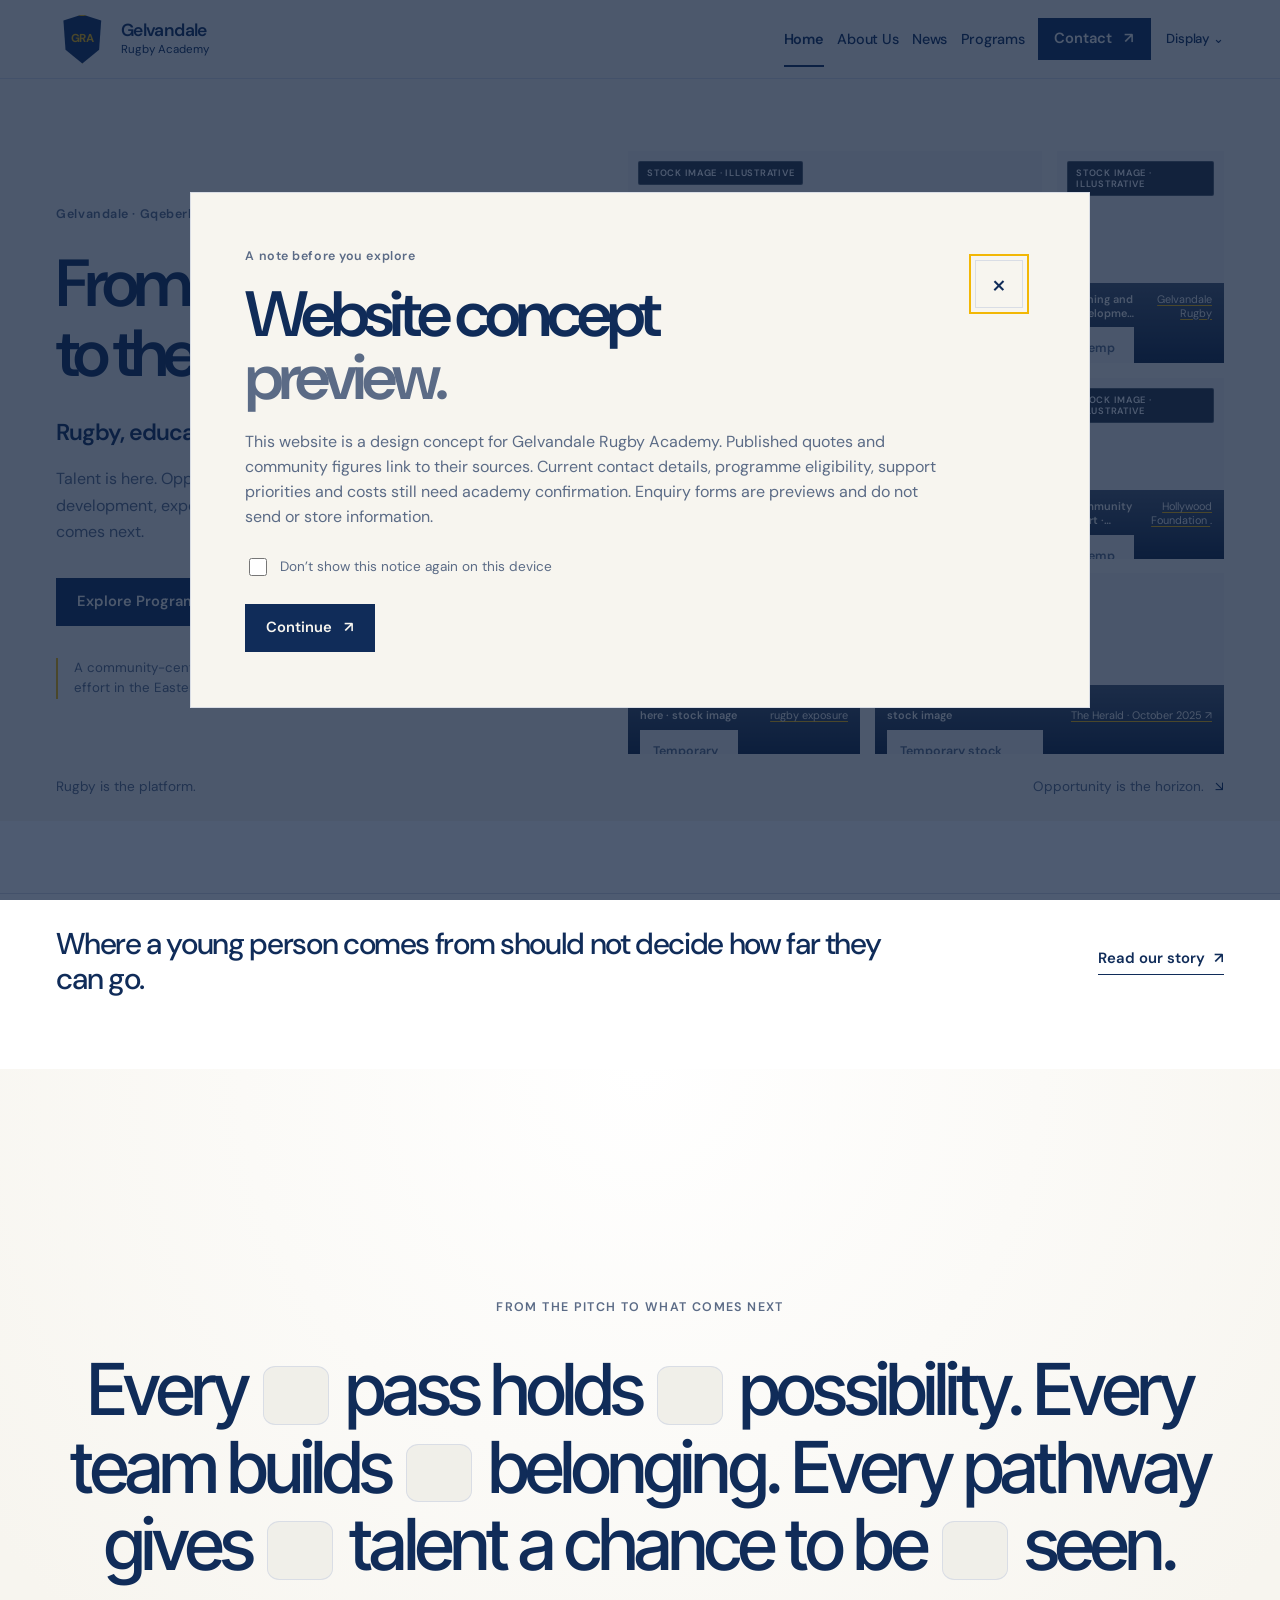
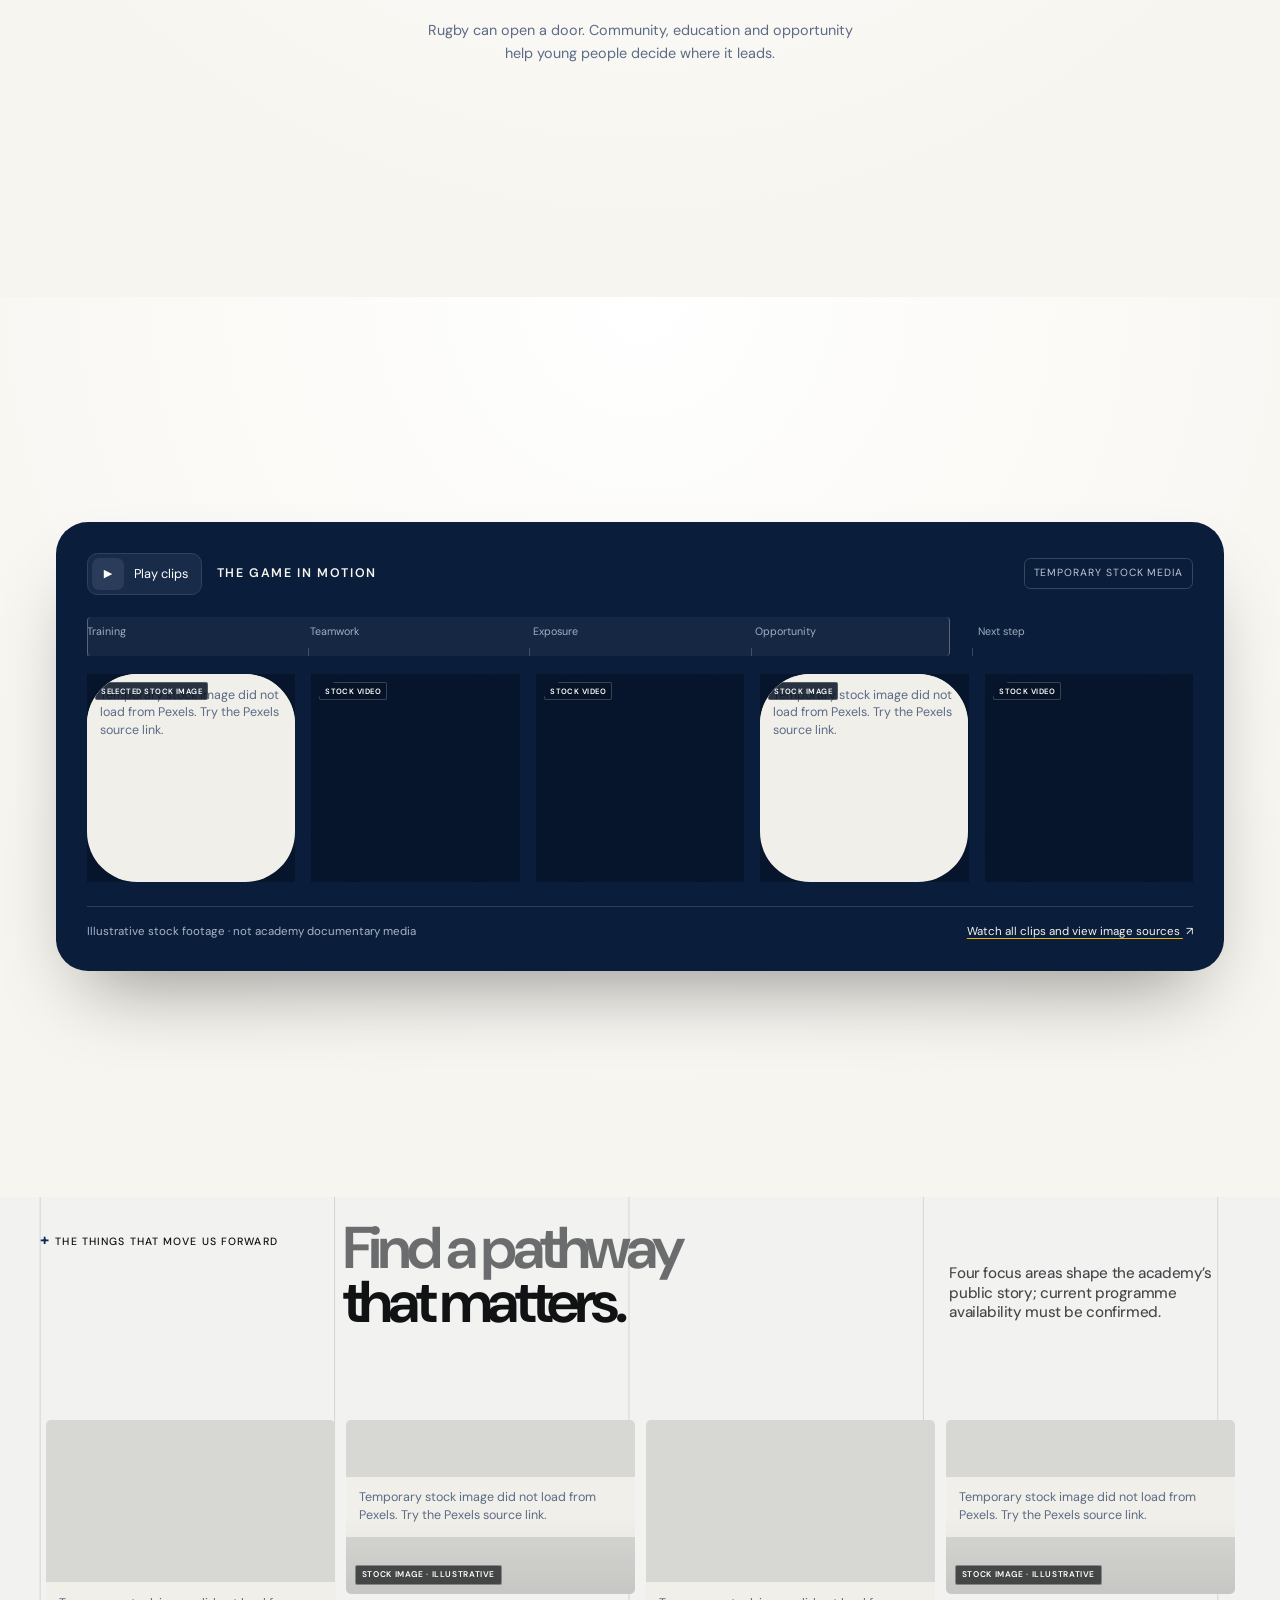
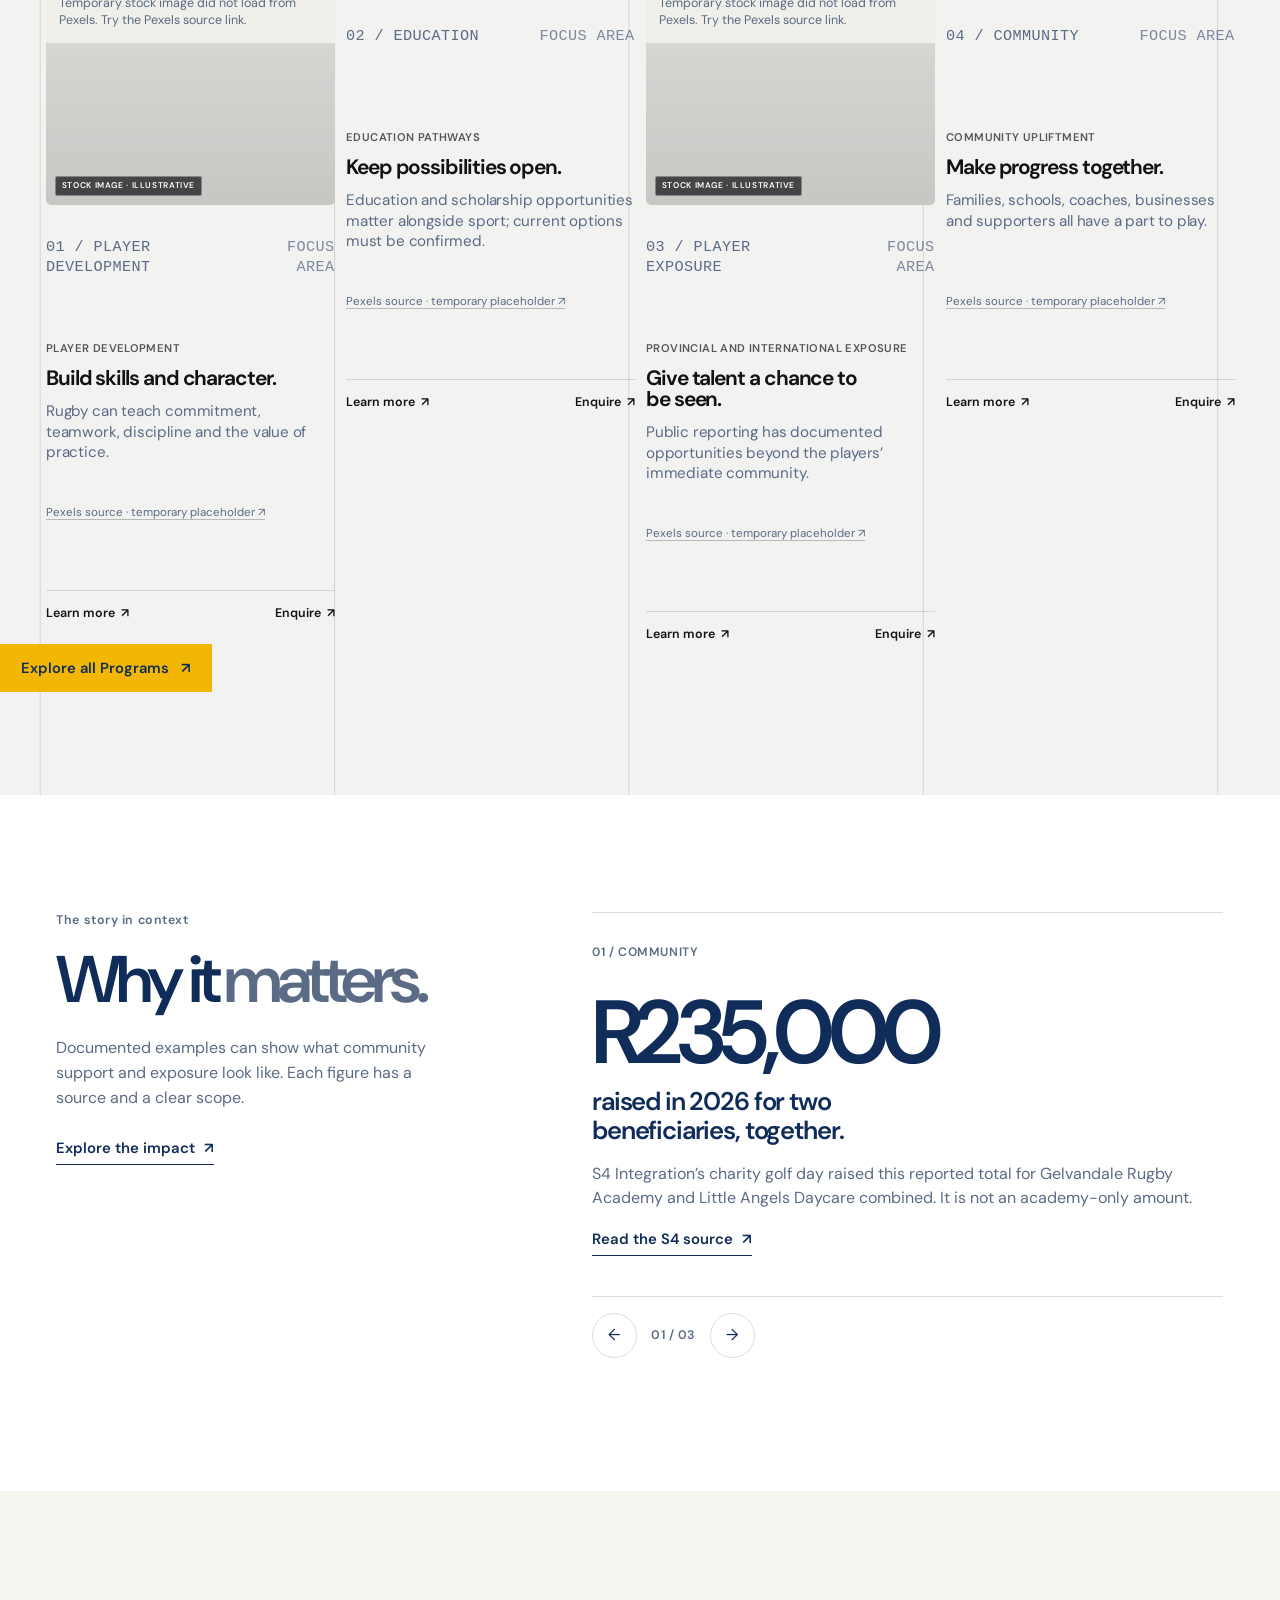
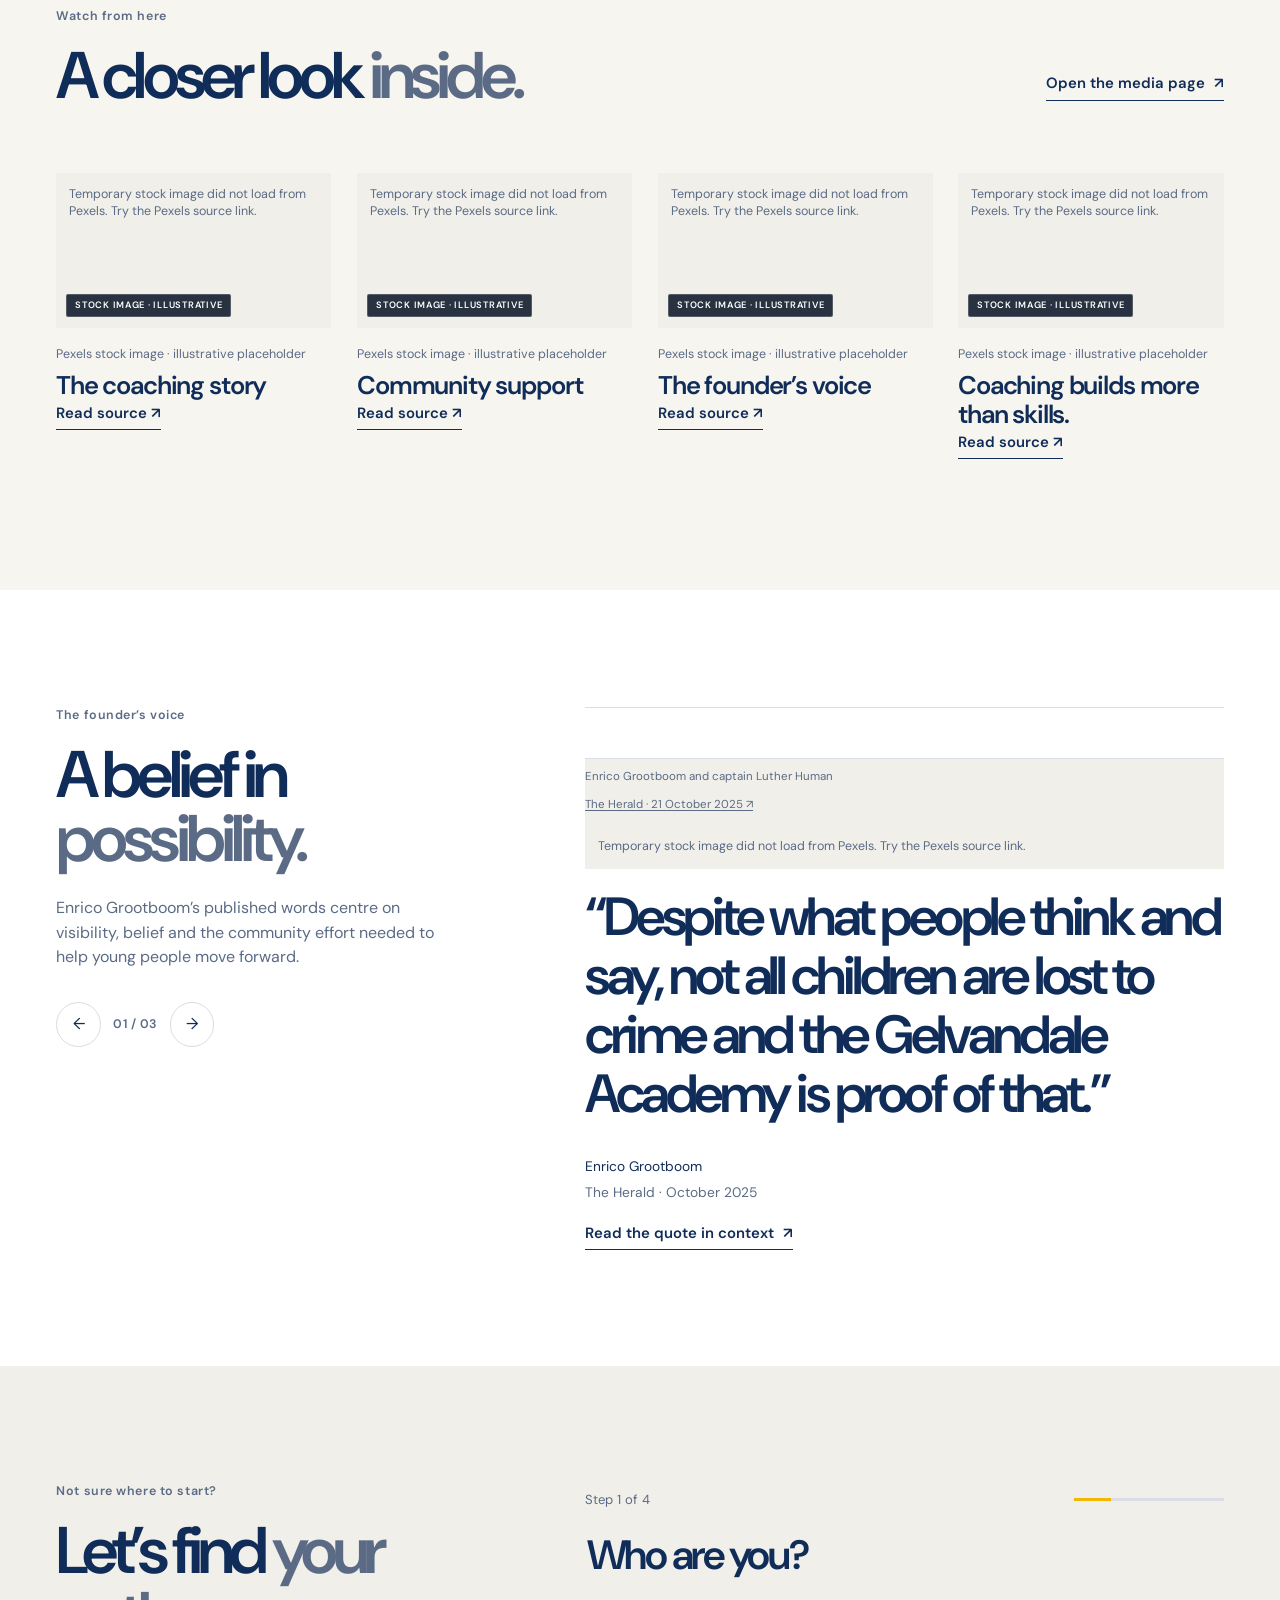
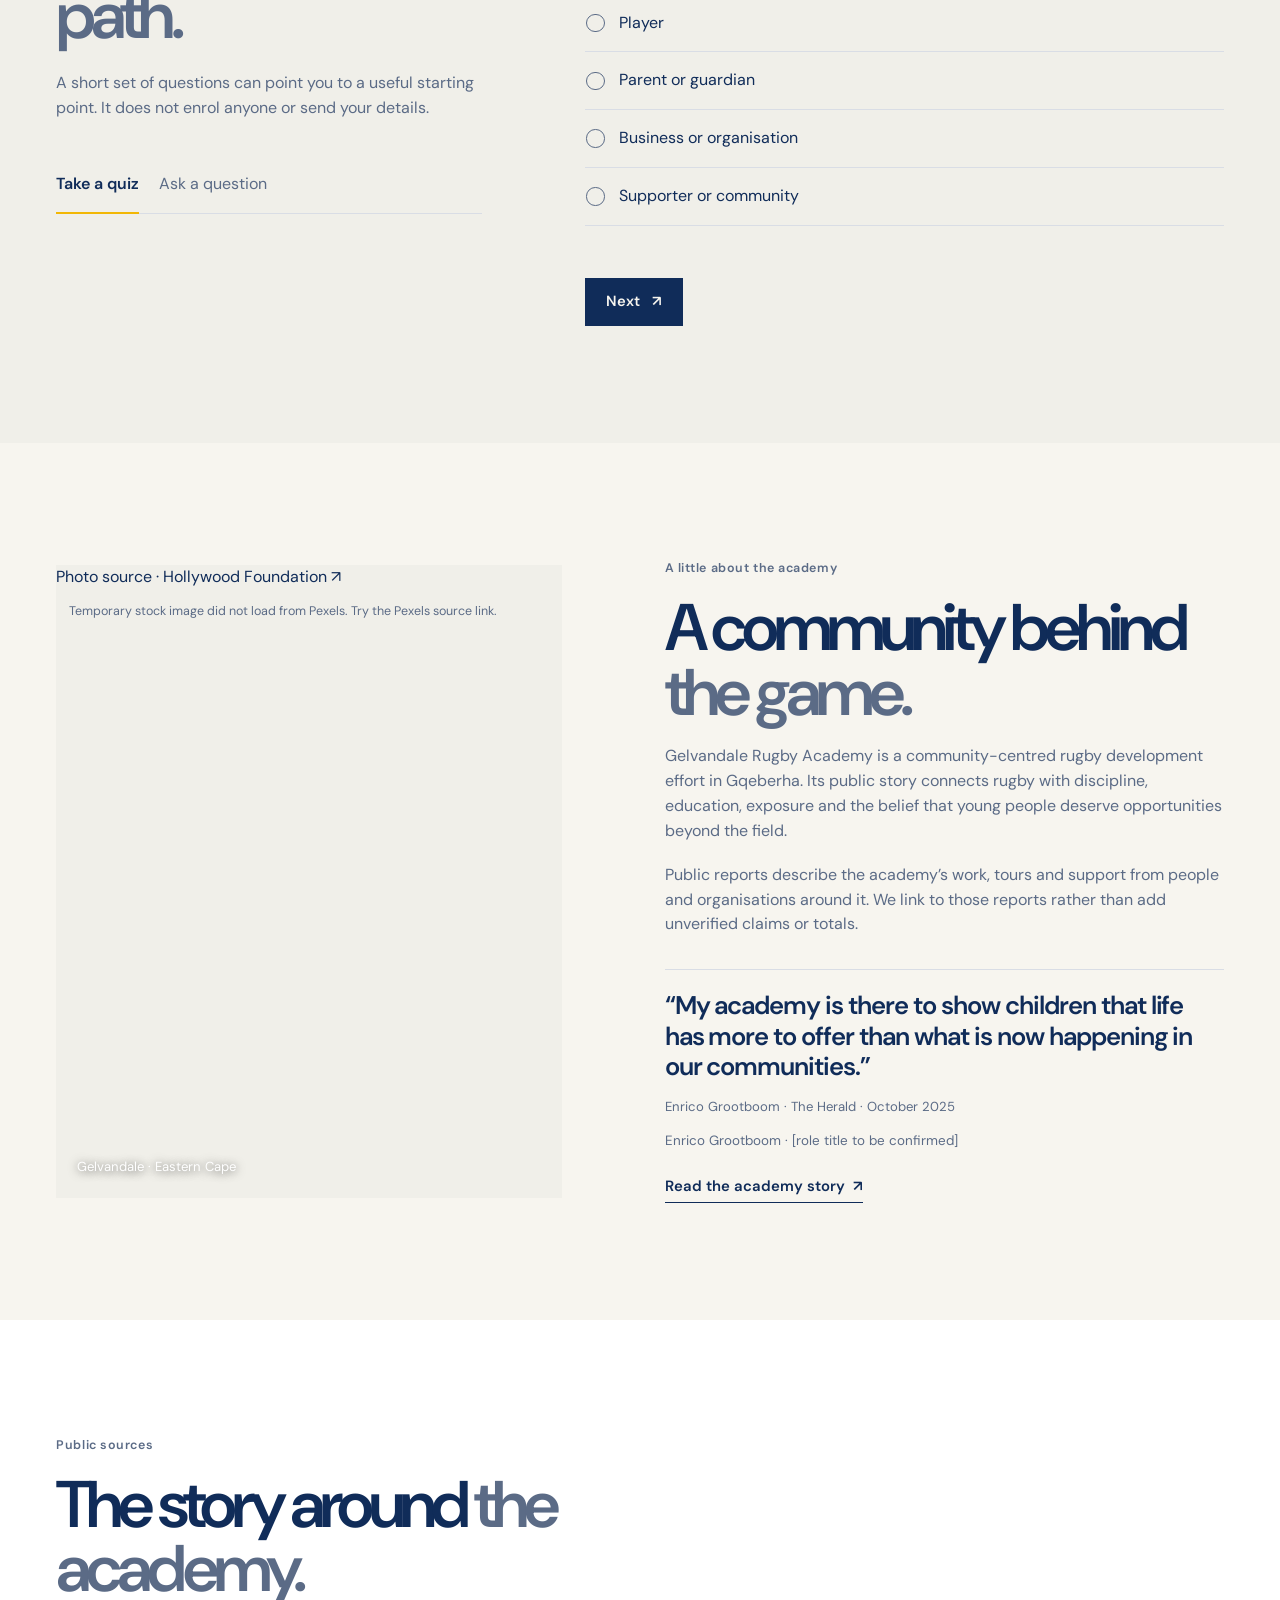
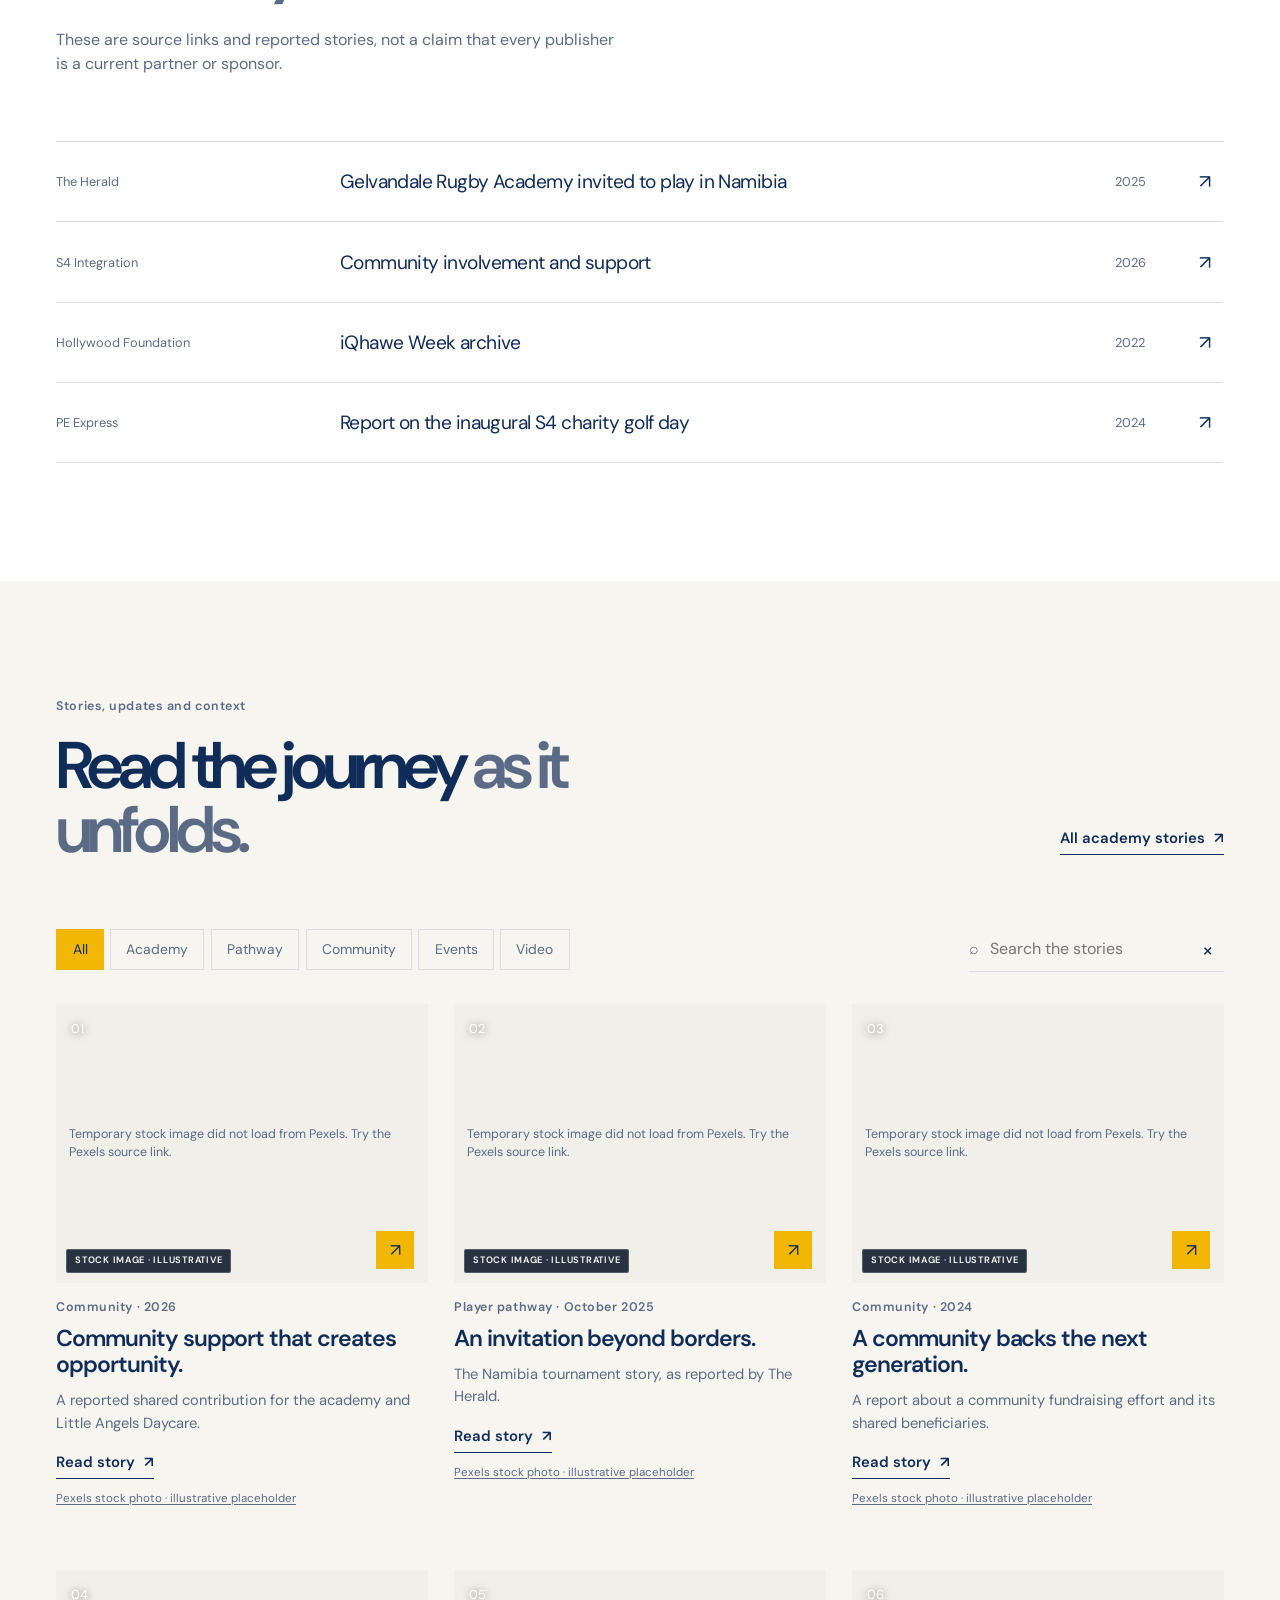
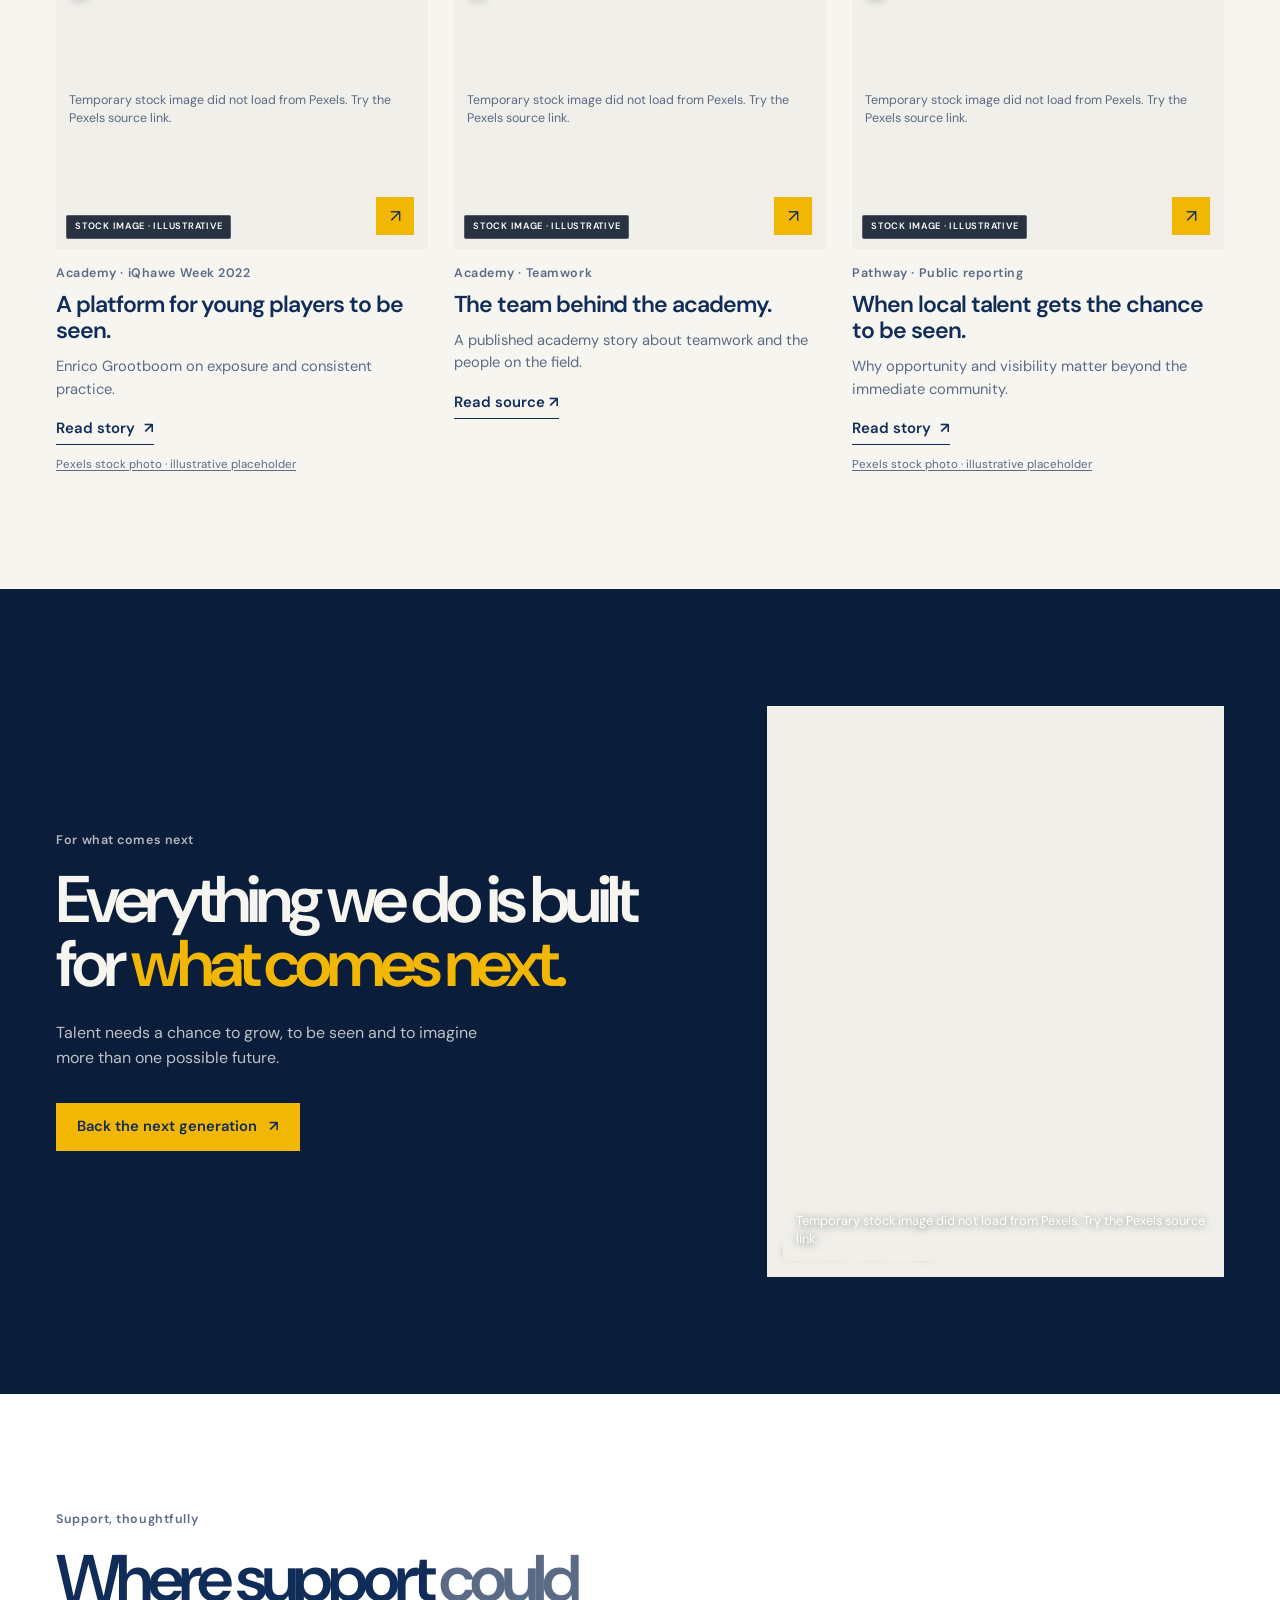
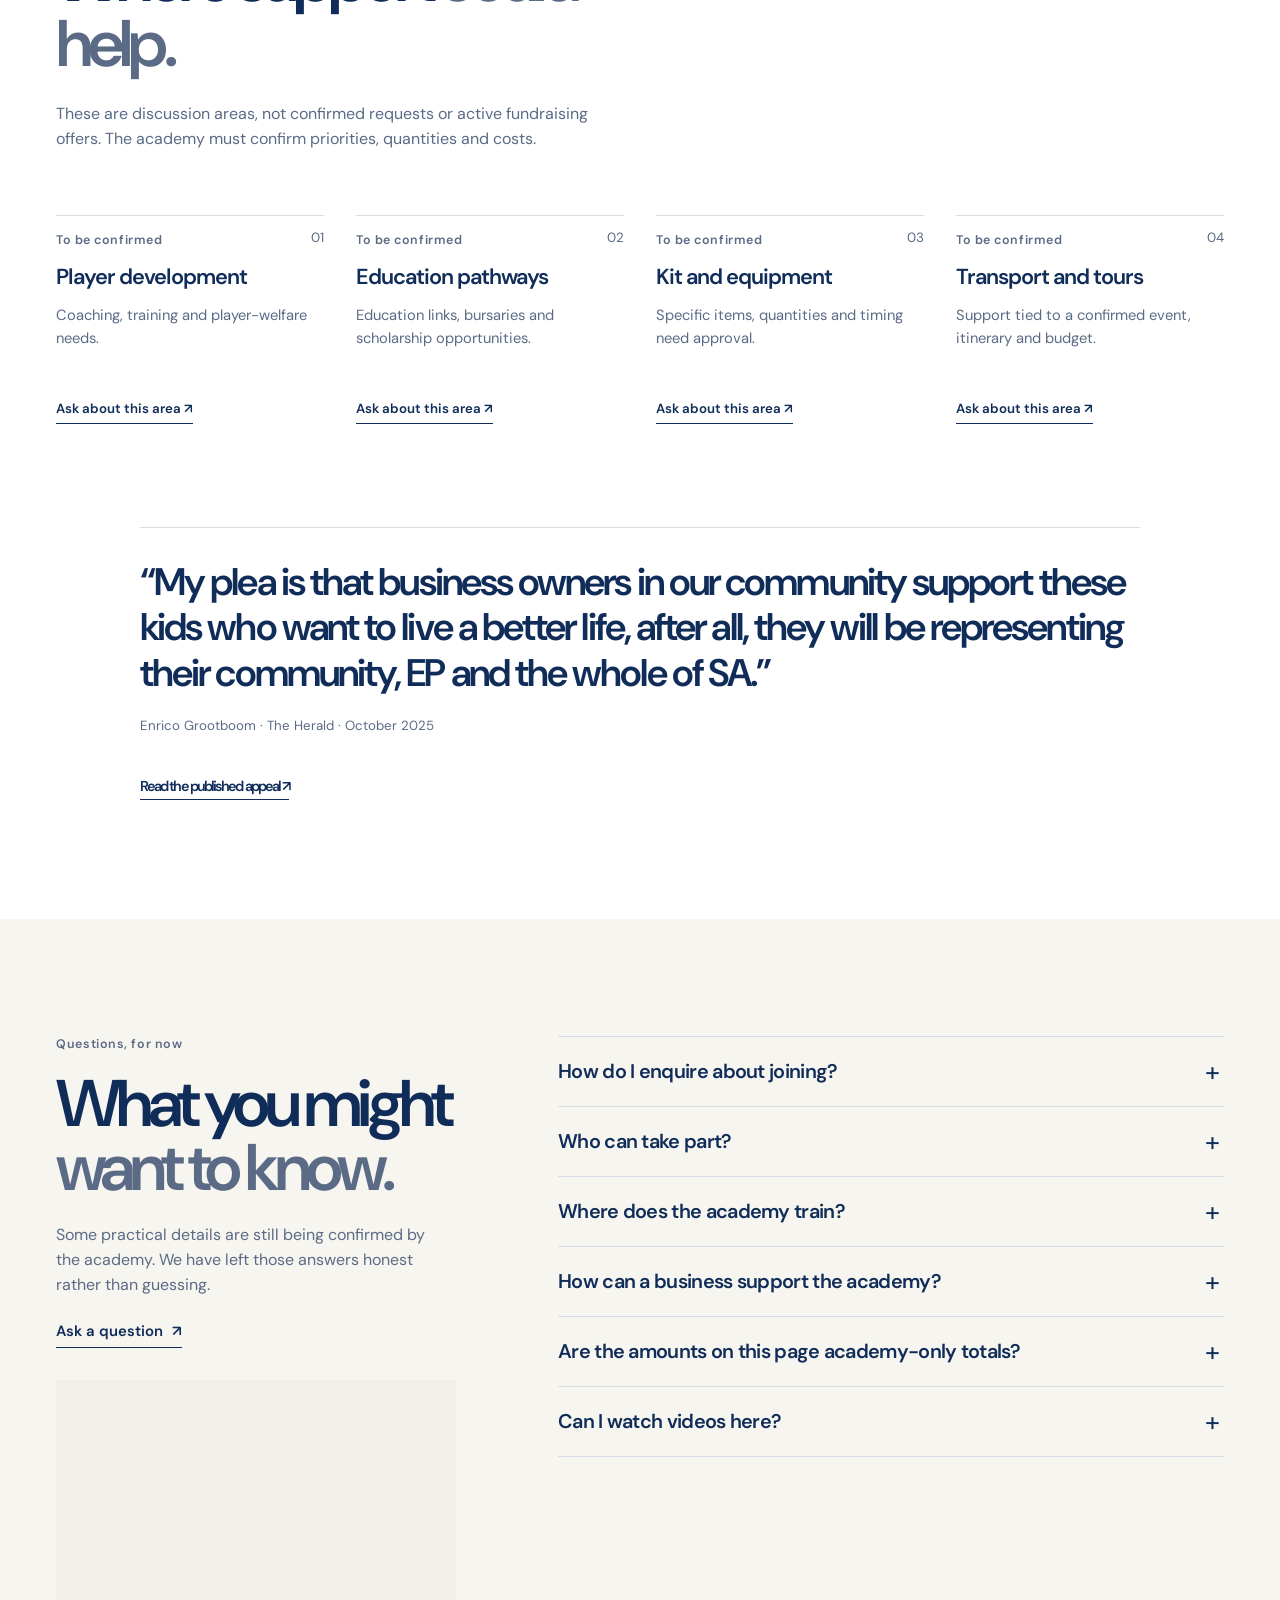
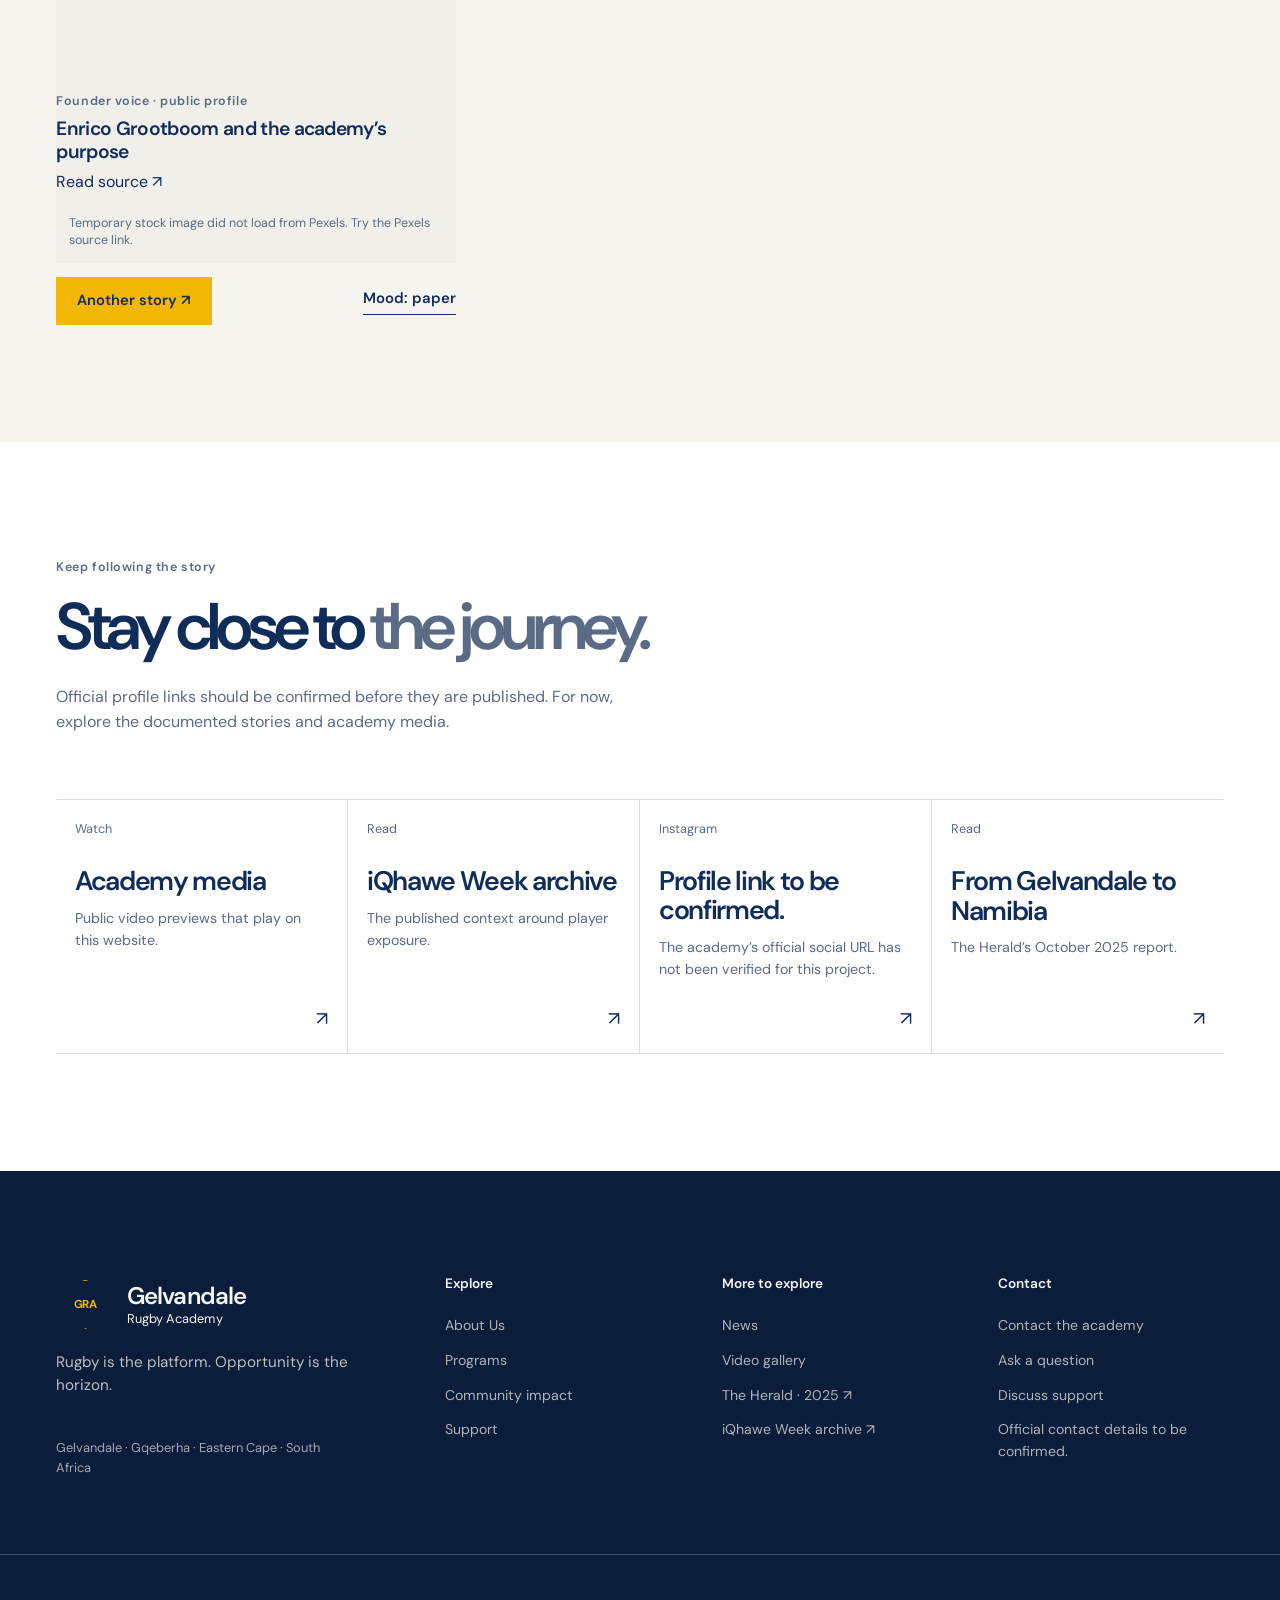
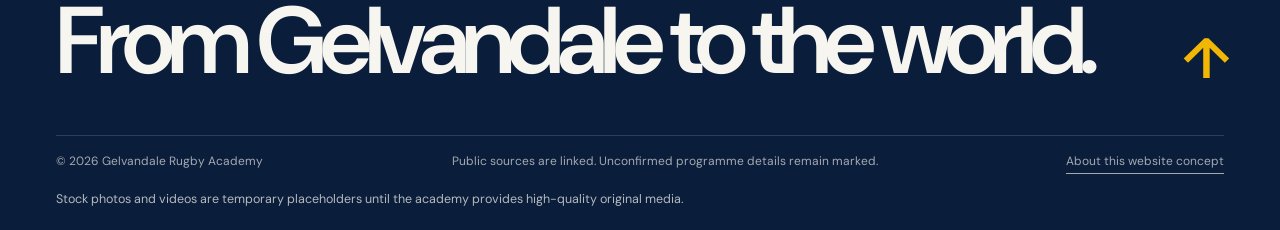
==== commit 2fa2b425: "gg" ====
--- a/index.html
+++ b/index.html
@@ -1,295 +1,290 @@
-<!doctype html>
+<!DOCTYPE html>
 <html lang="en-ZA">
 <head>
-  <meta charset="utf-8">
-  <meta name="viewport" content="width=device-width, initial-scale=1">
-  <meta name="theme-color" content="#102c59">
-  <meta name="description" content="Gelvandale Rugby Academy uses rugby to develop young people, support educational opportunities and create pathways to a brighter future in Gqeberha, Eastern Cape.">
-  <title>Gelvandale Rugby Academy — From Gelvandale to the World</title>
-  <link rel="icon" href="assets/gelvandale-rugby-academy-crest.jpg" type="image/jpeg">
-  <link rel="preconnect" href="https://img.youtube.com">
-  <link rel="preconnect" href="https://www.youtube.com">
-  <link rel="preconnect" href="https://fonts.googleapis.com">
-  <link rel="preconnect" href="https://fonts.gstatic.com" crossorigin>
-  <link href="https://fonts.googleapis.com/css2?family=Barlow+Condensed:wght@500;600;700;800;900&family=DM+Sans:wght@400;500;600;700&family=Playfair+Display:ital,wght@0,500;0,600;1,500;1,600&display=swap" rel="stylesheet">
-  <link rel="stylesheet" href="https://cdn.jsdelivr.net/npm/locomotive-scroll@5.0.0/bundled/locomotive-scroll.css">
-  <link rel="stylesheet" href="styles.css">
-  <script defer src="https://cdn.jsdelivr.net/npm/locomotive-scroll@5.0.0/bundled/locomotive-scroll.min.js"></script>
-  <script defer src="https://cdn.jsdelivr.net/npm/gsap@3.15.0/dist/gsap.min.js"></script>
-  <script defer src="https://cdn.jsdelivr.net/npm/gsap@3.15.0/dist/ScrollTrigger.min.js"></script>
-  <script defer src="script.js"></script>
+<meta charset="utf-8">
+<meta content="width=device-width, initial-scale=1" name="viewport">
+<meta content="#102c59" name="theme-color">
+<meta content="Gelvandale Rugby Academy: rugby, education, exposure and community in Gqeberha, Eastern Cape." name="description">
+<title>Gelvandale Rugby Academy — From Gelvandale to the world</title>
+<link href="https://fonts.googleapis.com" rel="preconnect">
+<link crossorigin="" href="https://fonts.gstatic.com" rel="preconnect">
+<link href="https://fonts.googleapis.com/css2?family=DM+Sans:wght@400;600&amp;display=swap" rel="stylesheet">
+<link href="https://fonts.googleapis.com/css2?family=Inter+Tight:wght@400;500&display=swap" rel="stylesheet"/>
+<link href="styles.css" rel="stylesheet">
 </head>
-<body>
-  <a class="skip-link" href="#main">Skip to content</a>
-  <div class="scroll-progress-track" aria-hidden="true"><span id="scroll-progress-bar"></span></div>
-
-  <div class="utility-bar">
-    <div class="utility-inner">
-      <span class="utility-note"><span class="live-dot"></span> GELVANDALE · GQEBERHA <span class="utility-separator">/</span> EASTERN CAPE, SOUTH AFRICA</span>
-      <div class="utility-links">
-        <a href="https://www.s4.co.za/automation/media/community-involvement" target="_blank" rel="noreferrer">Community story <span aria-hidden="true">↗</span></a>
-        <a href="https://www.instagram.com/gelvandale.rugby.academy/" target="_blank" rel="noreferrer">Instagram <span aria-hidden="true">↗</span></a>
-        <button id="search-toggle" class="search-toggle" type="button" aria-expanded="false" aria-controls="search-panel"><span aria-hidden="true">⌕</span> Search stories</button>
-      </div>
+<body data-page="home">
+<a class="skip-link" href="#main-content">Skip to content</a>
+<div aria-hidden="true" class="scroll-progress" id="scroll-progress"></div>
+<header class="site-header" id="top">
+<div class="nav-wrap page-shell">
+<a aria-label="Gelvandale Rugby Academy home" class="brand" data-page-link="home" href="index.html">
+<span aria-hidden="true" class="brand-crest"><img alt="" data-crest="" data-crest-live="https://rugby-academy.netlify.app/gelvandale-rugby-academy-crest.jpg" data-crest-local="assets/gelvandale-rugby-academy-crest.jpg" decoding="async" height="56" src="https://rugby-academy.netlify.app/gelvandale-rugby-academy-crest.jpg" width="50"><span class="brand-crest-fallback" hidden="">GRA</span></span>
+<span class="brand-name">Gelvandale<span>Rugby Academy</span></span>
+</a>
+<nav aria-label="Main navigation" class="desktop-nav">
+<a class="nav-link" data-page-link="home" href="index.html">Home</a>
+<a class="nav-link" data-page-link="our-story" href="our-story/">About Us</a>
+<a class="nav-link" data-page-link="news" href="news/">News</a>
+<a class="nav-link" data-page-link="player-pathway" href="player-pathway/">Programs</a>
+<a class="button button-primary button-nav" data-page-link="contact" href="contact/">Contact <span aria-hidden="true">↗</span></a>
+<div class="display-wrap">
+<button aria-controls="display-menu" aria-expanded="false" class="nav-text-button" id="display-toggle" type="button">Display <span aria-hidden="true">⌄</span></button>
+<div class="display-menu" hidden id="display-menu">
+<p class="menu-heading">Make it comfortable</p>
+<label class="setting-row"><span><b>Dark mode</b><small>A darker page surface</small></span><input data-preference="theme" id="dark-mode-toggle" role="switch" type="checkbox"></label>
+<label class="setting-row"><span><b>Reduce animation</b><small>Less movement on the page</small></span><input data-preference="motion" id="reduce-motion-toggle" role="switch" type="checkbox"></label>
+</div>
+</div>
+</nav>
+<button aria-controls="mobile-nav" aria-expanded="false" aria-label="Open navigation menu" class="menu-toggle" id="menu-toggle" type="button"><span></span><span></span></button>
+</div>
+<div aria-hidden="true" aria-labelledby="mobile-nav-title" aria-modal="true" class="mobile-nav" hidden="" id="mobile-nav" role="dialog" tabindex="-1">
+<div class="mobile-nav-frame">
+<div class="mobile-nav-top">
+<a aria-label="Gelvandale Rugby Academy home" class="mobile-menu-brand" data-page-link="home" href="index.html">
+<span aria-hidden="true" class="brand-crest"><img alt="" data-crest="" data-crest-live="https://rugby-academy.netlify.app/gelvandale-rugby-academy-crest.jpg" data-crest-local="assets/gelvandale-rugby-academy-crest.jpg" decoding="async" height="52" src="https://rugby-academy.netlify.app/gelvandale-rugby-academy-crest.jpg" width="48"><span class="brand-crest-fallback" hidden="">GRA</span></span>
+<span class="mobile-wordmark">Gelvandale<small>Rugby Academy</small></span>
+</a>
+<span class="mobile-nav-context">Gqeberha <span aria-hidden="true">/</span> Eastern Cape</span>
+<button aria-label="Close navigation menu" class="mobile-nav-close" id="mobile-nav-close" type="button"><span>Close</span><b aria-hidden="true">×</b></button>
+</div>
+<div class="mobile-nav-intro">
+<p class="descriptor">Explore the academy</p>
+<h2 id="mobile-nav-title">Choose your next step.</h2>
+</div>
+<nav aria-label="Primary navigation" class="mobile-nav-links">
+<a class="mobile-nav-link" data-page-link="home" href="index.html"><span class="mobile-nav-index">01</span><span class="mobile-nav-label">Home<small>Start here</small></span><span aria-hidden="true" class="mobile-nav-arrow">↗</span></a>
+<a class="mobile-nav-link" data-page-link="our-story" href="our-story/"><span class="mobile-nav-index">02</span><span class="mobile-nav-label">About Us<small>Purpose and people</small></span><span aria-hidden="true" class="mobile-nav-arrow">↗</span></a>
+<a class="mobile-nav-link" data-page-link="news" href="news/"><span class="mobile-nav-index">03</span><span class="mobile-nav-label">News<small>Published stories and updates</small></span><span aria-hidden="true" class="mobile-nav-arrow">↗</span></a>
+<a class="mobile-nav-link" data-page-link="player-pathway" href="player-pathway/"><span class="mobile-nav-index">04</span><span class="mobile-nav-label">Programs<small>Explore development pathways</small></span><span aria-hidden="true" class="mobile-nav-arrow">↗</span></a>
+<a class="mobile-nav-link" data-page-link="contact" href="contact/"><span class="mobile-nav-index">05</span><span class="mobile-nav-label">Contact<small>Ask the academy a question</small></span><span aria-hidden="true" class="mobile-nav-arrow">↗</span></a>
+</nav>
+<div class="mobile-nav-bottom">
+<div class="mobile-nav-bottom-copy"><span class="mobile-nav-eyebrow">A clear next step</span><p>Explore Programs, then contact the academy when you’re ready.</p></div>
+</div>
+<details class="mobile-display-settings">
+<summary>Display preferences <span aria-hidden="true">＋</span></summary>
+<div class="mobile-display-options">
+<label class="setting-row"><span><b>Dark mode</b><small>Use a darker page surface</small></span><input data-preference="theme" id="dark-mode-toggle-mobile" role="switch" type="checkbox"></label>
+<label class="setting-row"><span><b>Reduce animation</b><small>Reduce moving effects</small></span><input data-preference="motion" id="reduce-motion-toggle-mobile" role="switch" type="checkbox"></label>
+</div>
+</details>
+</div>
+</div>
+</header>
+<main id="main-content">
+<section aria-labelledby="hero-title" class="hero section-pad">
+<div class="page-shell hero-layout">
+<div class="hero-copy">
+<p class="descriptor">Gelvandale · Gqeberha, South Africa</p>
+<h1 class="display-title" id="hero-title"><span class="title-line-parent"><span class="title-line">From Gelvandale</span></span><span class="title-line-parent"><span class="title-line">to the world.</span></span></h1>
+<p class="hero-subline">Rugby, education, opportunity.</p>
+<p class="hero-description">Talent is here. Opportunity must follow. The academy’s story is about development, exposure and a community working towards what comes next.</p>
+<div class="button-row"><a class="button button-primary" href="player-pathway/">Explore Programs <span aria-hidden="true">↗</span></a><a class="text-link" href="our-story/">About Us <span aria-hidden="true">↗</span></a></div>
+<p class="hero-note">A community-centred rugby development effort in the Eastern Cape.</p>
+</div>
+<div aria-label="Temporary stock photography and video placeholders" class="hero-media-grid"><figure class="hero-media hero-photo-tile hero-media-one" data-reveal=""><a aria-label="Open Pexels stock source for Group of men playing rugby" class="hero-photo-link" href="https://www.pexels.com/photo/group-of-men-playing-rugby-3679338/" rel="noopener noreferrer" target="_blank"><img alt="Group of men playing rugby; temporary Pexels stock image, not a Gelvandale Rugby Academy photograph." data-public-media="" data-stock-placeholder="" decoding="async" loading="lazy" src="https://images.pexels.com/photos/3679338/pexels-photo-3679338.jpeg?auto=compress&amp;cs=tinysrgb&amp;w=1400"><span aria-hidden="true" class="stock-media-badge">STOCK IMAGE · ILLUSTRATIVE</span></a><figcaption><span>Rugby teamwork · stock image</span><a href="https://www.gelvandalerugbyacademy.com/post/unleashing-the-unseen-power-of-teamwork-how-rugby-teams-reach-uncharted-heights-together" rel="noopener noreferrer" target="_blank">Gelvandale Rugby Academy · teamwork story ↗</a></figcaption></figure><figure class="hero-media hero-photo-tile hero-media-two" data-reveal=""><a aria-label="Open Pexels stock source for Pexels stock photo 39703728" class="hero-photo-link" href="https://images.pexels.com/photos/39703728/pexels-photo-39703728.jpeg" rel="noopener noreferrer" target="_blank"><img alt="Pexels stock photo 39703728; temporary illustrative placeholder, not an official academy photograph." data-public-media="" data-stock-placeholder="" decoding="async" loading="lazy" src="https://images.pexels.com/photos/39703728/pexels-photo-39703728.jpeg"><span aria-hidden="true" class="stock-media-badge">STOCK IMAGE · ILLUSTRATIVE</span></a><figcaption><span>Training and development · stock image</span><a href="https://www.gelvandalerugbyacademy.com/post/unveiling-the-hidden-impact-how-coaches-elevate-rugby-teams-and-communities-to-victory" rel="noopener noreferrer" target="_blank">Gelvandale Rugby Academy · community story ↗</a></figcaption></figure><figure class="hero-media hero-photo-tile hero-media-three" data-reveal=""><a aria-label="Open Pexels stock source for Pexels stock photo 17341038" class="hero-photo-link" href="https://images.pexels.com/photos/17341038/pexels-photo-17341038.jpeg" rel="noopener noreferrer" target="_blank"><img alt="Pexels stock photo 17341038; temporary illustrative placeholder, not an official academy photograph." data-public-media="" data-stock-placeholder="" decoding="async" loading="lazy" src="https://images.pexels.com/photos/17341038/pexels-photo-17341038.jpeg"><span aria-hidden="true" class="stock-media-badge">STOCK IMAGE · ILLUSTRATIVE</span></a><figcaption><span>Community sport · stock image</span><a href="https://hollywoodfoundation.co.za/category/iqhawe-week/" rel="noopener noreferrer" target="_blank">Hollywood Foundation · iQhawe Week archive ↗</a></figcaption></figure><figure class="hero-media hero-photo-tile hero-media-four" data-reveal=""><a aria-label="Open Pexels stock source for Pexels stock photo 39704273" class="hero-photo-link" href="https://images.pexels.com/photos/39704273/pexels-photo-39704273.jpeg" rel="noopener noreferrer" target="_blank"><img alt="Pexels stock photo 39704273; temporary illustrative placeholder, not an official academy photograph." data-public-media="" data-stock-placeholder="" decoding="async" loading="lazy" src="https://images.pexels.com/photos/39704273/pexels-photo-39704273.jpeg"><span aria-hidden="true" class="stock-media-badge">STOCK IMAGE · ILLUSTRATIVE</span></a><figcaption><span>The game grows here · stock image</span><a href="https://www.theherald.co.za/news/2025-07-14-girl-rugby-players-get-to-meet-their-idols/" rel="noopener noreferrer" target="_blank">The Herald · girls rugby exposure story · 2025 ↗</a></figcaption></figure><figure class="hero-media hero-photo-tile hero-media-five" data-reveal="">
+<a aria-label="Open Pexels stock source for Rugby on a grass field" class="hero-photo-link" href="https://www.pexels.com/photo/group-of-men-playing-rugby-on-grass-field-3702666/" rel="noopener noreferrer" target="_blank">
+<img alt="Group of men playing rugby on a grass field; temporary Pexels stock image, not a Gelvandale Rugby Academy photograph." data-public-media="" data-stock-placeholder="" decoding="async" loading="lazy" src="https://images.pexels.com/photos/3702666/pexels-photo-3702666.jpeg?auto=compress&amp;cs=tinysrgb&amp;w=1400">
+<span aria-hidden="true" class="stock-media-badge">STOCK IMAGE · ILLUSTRATIVE</span></a>
+<figcaption><span>Opportunity through sport · stock image</span><a href="https://www.theherald.co.za/sport/rugby/2025-10-21-gelvandale-rugby-academy-invited-to-play-in-namibia/" rel="noopener noreferrer" target="_blank">The Herald · October 2025 ↗</a></figcaption>
+</figure></div>
+</div>
+<div class="page-shell hero-foot"><span>Rugby is the platform.</span><span>Opportunity is the horizon. <i aria-hidden="true">↘</i></span></div>
+</section>
+<section aria-label="Our belief" class="quote-bridge section-pad">
+<div class="page-shell quote-bridge-inner">
+<p>Where a young person comes from should not decide how far they can go.</p>
+<a class="text-link" href="our-story/">Read our story <span aria-hidden="true">↗</span></a>
+</div>
+</section>
+<section aria-labelledby="motion-story-title" class="motion-story-intro">
+<div class="page-shell motion-intro-shell">
+<p class="descriptor">From the pitch to what comes next</p>
+<h2 class="motion-story-sentence" id="motion-story-title">Every <span aria-hidden="true" class="motion-slot"></span> pass holds <span aria-hidden="true" class="motion-slot"></span> possibility. Every team builds <span aria-hidden="true" class="motion-slot"></span> belonging. Every pathway gives <span aria-hidden="true" class="motion-slot"></span> talent a chance to be <span aria-hidden="true" class="motion-slot"></span> seen.</h2>
+<p class="motion-intro-note">Rugby can open a door. Community, education and opportunity help young people decide where it leads.</p>
+</div>
+</section>
+<section aria-labelledby="motion-editor-title" class="motion-editor-section">
+<div class="page-shell motion-editor-shell">
+<div class="motion-panel">
+<div class="motion-toolbar">
+<button aria-label="Play stock video previews" class="motion-play-button" data-motion-toggle="" type="button"><span aria-hidden="true" class="motion-play-icon">▶</span><span data-motion-toggle-label="">Play clips</span></button>
+<h2 class="motion-toolbar-title" id="motion-editor-title">The game in motion</h2>
+<span class="motion-toolbar-note">Temporary stock media</span>
+</div>
+<div aria-hidden="true" class="motion-ruler"><span>Training</span><span>Teamwork</span><span>Exposure</span><span>Opportunity</span><span>Next step</span><span class="motion-range"></span></div>
+<div aria-label="Temporary Pexels sports media" class="motion-track">
+<div class="motion-cell"><a aria-label="Open selected Pexels stock rugby team photo source" class="motion-cell-media" href="https://www.pexels.com/photo/group-of-men-playing-rugby-on-grass-field-3702666/" rel="noopener noreferrer" target="_blank"><img alt="Selected stock image: a group of men playing rugby on a grass field. Temporary placeholder, not a Gelvandale Rugby Academy photograph." data-public-media="" data-stock-placeholder="" decoding="async" loading="lazy" src="https://images.pexels.com/photos/3702666/pexels-photo-3702666.jpeg?auto=compress&amp;cs=tinysrgb&amp;w=1000"><span aria-hidden="true" class="stock-media-badge">Selected stock image</span></a></div>
+<div class="motion-cell"><div class="motion-cell-media"><video aria-label="Pexels stock video 38212182; temporary illustrative placeholder" data-motion-video="" muted="" loop="" playsinline="" webkit-playsinline="" preload="metadata" poster="https://images.pexels.com/photos/3698164/pexels-photo-3698164.jpeg?auto=compress&amp;cs=tinysrgb&amp;w=800"><source src="https://videos.pexels.com/video-files/38212182/16221980_1920_1080_30fps.mp4" type="video/mp4"></video><span aria-hidden="true" class="stock-media-badge">Stock video</span></div></div>
+<div class="motion-cell"><div class="motion-cell-media"><video aria-label="Pexels stock video 38212185; temporary illustrative placeholder" data-motion-video="" muted="" loop="" playsinline="" webkit-playsinline="" preload="metadata" poster="https://images.pexels.com/photos/8586346/pexels-photo-8586346.jpeg?auto=compress&amp;cs=tinysrgb&amp;w=800"><source src="https://videos.pexels.com/video-files/38212185/16221999_1920_1080_30fps.mp4" type="video/mp4"></video><span aria-hidden="true" class="stock-media-badge">Stock video</span></div></div>
+<div class="motion-cell"><a aria-label="Pexels stock rugby photo source" class="motion-cell-media" href="https://www.pexels.com/photo/men-playing-rugby-8586346/" rel="noopener noreferrer" target="_blank"><img alt="Stock photo of men playing rugby; illustrative placeholder, not an academy photograph." data-public-media="" data-stock-placeholder="" decoding="async" loading="lazy" src="https://images.pexels.com/photos/8586346/pexels-photo-8586346.jpeg?auto=compress&amp;cs=tinysrgb&amp;w=1000"><span aria-hidden="true" class="stock-media-badge">Stock image</span></a></div>
+<div class="motion-cell"><div class="motion-cell-media"><video aria-label="Pexels stock video 37643420; temporary illustrative placeholder" data-motion-video="" muted="" loop="" playsinline="" webkit-playsinline="" preload="metadata" poster="https://images.pexels.com/photos/3679338/pexels-photo-3679338.jpeg?auto=compress&amp;cs=tinysrgb&amp;w=800"><source src="https://videos.pexels.com/video-files/37643420/15956276_1920_1080_30fps.mp4" type="video/mp4"></video><span aria-hidden="true" class="stock-media-badge">Stock video</span></div></div>
+</div>
+<div class="motion-editor-footer"><span>Illustrative stock footage · not academy documentary media</span><a href="media/">Watch all clips and view image sources <span aria-hidden="true">↗</span></a></div>
+<p aria-live="polite" class="sr-only" data-motion-status="">Stock video previews are paused.</p>
+</div>
+</div>
+</section>
+<section aria-labelledby="pathways-title" class="pathways pathways-editorial section-pad" id="pathways">
+  <div aria-hidden="true" class="pathways-editorial-guides"></div>
+  <div class="page-shell">
+    <header class="pathways-editorial-heading">
+      <p class="descriptor pathways-editorial-label"><span aria-hidden="true">+</span> THE THINGS THAT MOVE US FORWARD</p>
+      <h2 class="pathways-editorial-title" id="pathways-title"><span>Find a pathway</span><br>that matters.</h2>
+      <p class="pathways-editorial-intro">Four focus areas shape the academy’s public story; current programme availability must be confirmed.</p>
+    </header>
+
+    <div class="pathway-grid pathways-editorial-grid">
+      <article class="pathway-card pathway-card--portrait" data-reveal="">
+        <button aria-label="Learn about player development" class="pathway-image-button" data-open-pathway="development" type="button">
+          <img alt="Group of men playing rugby; temporary Pexels stock image, not a Gelvandale Rugby Academy photograph." data-public-media="" data-stock-placeholder="" decoding="async" loading="lazy" src="https://images.pexels.com/photos/3679338/pexels-photo-3679338.jpeg?auto=compress&amp;cs=tinysrgb&amp;w=1400">
+          <span aria-hidden="true" class="stock-media-badge">Stock image · illustrative</span>
+          <span aria-hidden="true" class="pathway-open">↗</span>
+        </button>
+        <div class="pathway-card-copy">
+          <p class="pathway-meta"><span>01 / PLAYER DEVELOPMENT</span><span>FOCUS AREA</span></p>
+          <p class="descriptor">Player development</p>
+          <h3>Build skills and character.</h3>
+          <p class="pathway-description">Rugby can teach commitment, teamwork, discipline and the value of practice.</p>
+          <p class="photo-credit"><a href="https://www.pexels.com/photo/group-of-men-playing-rugby-3679338/" rel="noopener noreferrer" target="_blank">Pexels source · temporary placeholder ↗</a></p>
+          <div class="card-actions"><button class="text-link-button" data-open-pathway="development" type="button">Learn more <span aria-hidden="true">↗</span></button><a class="text-link" href="contact/?topic=Player%20development">Enquire <span aria-hidden="true">↗</span></a></div>
+        </div>
+      </article>
+
+      <article class="pathway-card pathway-card--landscape" data-reveal="">
+        <button aria-label="Learn about education pathways" class="pathway-image-button" data-open-pathway="education" type="button">
+          <img alt="Pexels stock photo 39703728; temporary illustrative placeholder, not an official academy photograph." data-public-media="" data-stock-placeholder="" decoding="async" loading="lazy" src="https://images.pexels.com/photos/39703728/pexels-photo-39703728.jpeg">
+          <span aria-hidden="true" class="stock-media-badge">Stock image · illustrative</span>
+          <span aria-hidden="true" class="pathway-open">↗</span>
+        </button>
+        <div class="pathway-card-copy">
+          <p class="pathway-meta"><span>02 / EDUCATION</span><span>FOCUS AREA</span></p>
+          <p class="descriptor">Education pathways</p>
+          <h3>Keep possibilities open.</h3>
+          <p class="pathway-description">Education and scholarship opportunities matter alongside sport; current options must be confirmed.</p>
+          <p class="photo-credit"><a href="https://images.pexels.com/photos/39703728/pexels-photo-39703728.jpeg" rel="noopener noreferrer" target="_blank">Pexels source · temporary placeholder ↗</a></p>
+          <div class="card-actions"><button class="text-link-button" data-open-pathway="education" type="button">Learn more <span aria-hidden="true">↗</span></button><a class="text-link" href="contact/?topic=Education%20pathway">Enquire <span aria-hidden="true">↗</span></a></div>
+        </div>
+      </article>
+
+      <article class="pathway-card pathway-card--portrait" data-reveal="">
+        <button aria-label="Learn about provincial and international exposure" class="pathway-image-button" data-open-pathway="exposure" type="button">
+          <img alt="Group of men playing rugby on a grass field; temporary Pexels stock image, not a Gelvandale Rugby Academy photograph." data-public-media="" data-stock-placeholder="" decoding="async" loading="lazy" src="https://images.pexels.com/photos/3702666/pexels-photo-3702666.jpeg?auto=compress&amp;cs=tinysrgb&amp;w=1400">
+          <span aria-hidden="true" class="stock-media-badge">Stock image · illustrative</span>
+          <span aria-hidden="true" class="pathway-open">↗</span>
+        </button>
+        <div class="pathway-card-copy">
+          <p class="pathway-meta"><span>03 / PLAYER EXPOSURE</span><span>FOCUS AREA</span></p>
+          <p class="descriptor">Provincial and international exposure</p>
+          <h3>Give talent a chance to be seen.</h3>
+          <p class="pathway-description">Public reporting has documented opportunities beyond the players’ immediate community.</p>
+          <p class="photo-credit"><a href="https://www.pexels.com/photo/group-of-men-playing-rugby-on-grass-field-3702666/" rel="noopener noreferrer" target="_blank">Pexels source · temporary placeholder ↗</a></p>
+          <div class="card-actions"><button class="text-link-button" data-open-pathway="exposure" type="button">Learn more <span aria-hidden="true">↗</span></button><a class="text-link" href="contact/?topic=Player%20pathway">Enquire <span aria-hidden="true">↗</span></a></div>
+        </div>
+      </article>
+
+      <article class="pathway-card pathway-card--landscape" data-reveal="">
+        <button aria-label="Learn about community upliftment" class="pathway-image-button" data-open-pathway="community" type="button">
+          <img alt="Pexels stock photo 39629703; temporary illustrative placeholder, not an official academy photograph." data-public-media="" data-stock-placeholder="" decoding="async" loading="lazy" src="https://images.pexels.com/photos/39629703/pexels-photo-39629703.jpeg">
+          <span aria-hidden="true" class="stock-media-badge">Stock image · illustrative</span>
+          <span aria-hidden="true" class="pathway-open">↗</span>
+        </button>
+        <div class="pathway-card-copy">
+          <p class="pathway-meta"><span>04 / COMMUNITY</span><span>FOCUS AREA</span></p>
+          <p class="descriptor">Community upliftment</p>
+          <h3>Make progress together.</h3>
+          <p class="pathway-description">Families, schools, coaches, businesses and supporters all have a part to play.</p>
+          <p class="photo-credit"><a href="https://images.pexels.com/photos/39629703/pexels-photo-39629703.jpeg" rel="noopener noreferrer" target="_blank">Pexels source · temporary placeholder ↗</a></p>
+          <div class="card-actions"><button class="text-link-button" data-open-pathway="community" type="button">Learn more <span aria-hidden="true">↗</span></button><a class="text-link" href="support/">Enquire <span aria-hidden="true">↗</span></a></div>
+        </div>
+      </article>
     </div>
   </div>
-
-  <header class="site-header" id="top">
-    <div class="nav-shell">
-      <a class="brand" href="#top" aria-label="Gelvandale Rugby Academy home">
-        <span class="crest"><img src="assets/gelvandale-rugby-academy-crest.jpg" alt="Gelvandale Rugby Academy crest"></span>
-        <span class="brand-copy"><strong>GELVANDALE</strong><small>RUGBY ACADEMY</small></span>
-      </a>
-      <button class="menu-toggle" id="menu-toggle" type="button" aria-expanded="false" aria-controls="primary-nav" aria-label="Open navigation"><span></span><span></span><span></span></button>
-      <nav id="primary-nav" class="primary-nav" aria-label="Main navigation">
-        <a href="#culture">Our story</a>
-        <a href="#pathway">Player pathway</a>
-        <a href="#impact">Impact</a>
-        <a href="#news">News</a>
-        <a href="#media">Media</a>
-        <div class="nav-actions">
-          <a class="nav-login" href="#support">Support the academy <span aria-hidden="true">↗</span></a>
-          <a class="button button-gold button-small" href="#contact">Enquire about joining <span aria-hidden="true">↗</span></a>
-        </div>
-      </nav>
-    </div>
-    <div class="search-panel" id="search-panel" hidden>
-      <label for="site-search">Search academy stories</label>
-      <div class="search-input-wrap"><input id="site-search" type="search" placeholder="Try ‘Namibia’, ‘scholarship’ or ‘S4’"><button id="search-clear" type="button" aria-label="Clear search">×</button></div>
-      <p id="search-hint" class="search-hint">Type to filter the stories below.</p>
-    </div>
-  </header>
-
-  <main id="main">
-    <section class="match-ribbon pathway-ribbon" id="pathway" aria-label="Player pathway">
-      <div class="fixture-overline"><span class="eyebrow eyebrow-light">THE PATHWAY</span><span class="fixture-date">SKILL <b>·</b> CHARACTER</span></div>
-      <div class="fixture-team pathway-step"><span class="pathway-number">01</span><div><strong>DEVELOP</strong><small>LEARN THE GAME</small></div></div>
-      <div class="fixture-vs"><span>→</span><small>KEEP GROWING</small></div>
-      <div class="fixture-team fixture-away pathway-step"><span class="pathway-number">02</span><div><strong>GET EXPOSED</strong><small>FIND OPPORTUNITY</small></div></div>
-      <a class="match-centre-link" href="#contact">Start a conversation <span aria-hidden="true">↗</span></a>
-    </section>
-
-    <section class="hero-section page-shell" aria-labelledby="hero-title" data-scroll>
-      <div class="hero-intro">
-        <div><span class="eyebrow">GELVANDALE · GQEBERHA · EASTERN CAPE</span><h1 id="hero-title">From Gelvandale<br><em>to the world.</em></h1></div>
-        <p>Rugby is the platform. Development, education and opportunity are the bigger picture.</p>
-      </div>
-      <div class="hero-card inline-video-shell" data-video-id="fw3_7_1xOS0" data-video-title="Gelvandale Rugby Academy — featured video">
-        <img src="https://img.youtube.com/vi/fw3_7_1xOS0/maxresdefault.jpg" alt="Video thumbnail shared for Gelvandale Rugby Academy" fetchpriority="high" onerror="this.onerror=null;this.src='https://img.youtube.com/vi/fw3_7_1xOS0/hqdefault.jpg'">
-        <span class="hero-gradient"></span>
-        <span class="hero-topline"><span class="tag tag-gold">RUGBY · EDUCATION · COMMUNITY</span><span class="hero-date">BUILT IN GELVANDALE <i>·</i> OPEN TO OPPORTUNITY</span></span>
-        <span class="hero-content"><span class="hero-index">01 / OUR PURPOSE</span><strong>Talent is here.<br>Opportunity must follow.</strong><span class="hero-summary">We develop young players, build character and help create pathways to education and higher levels of rugby.</span><span class="circle-arrow" aria-hidden="true">↗</span></span>
-        <button class="video-play-button hero-play-button inline-video-trigger" type="button" data-video-id="fw3_7_1xOS0" aria-label="Play featured academy video inline"><span class="play-symbol" aria-hidden="true">▶</span><span>PLAY FILM</span></button>
-      </div>
-    </section>
-
-    <section class="kinetic-marquee-section" aria-label="The Gelvandale way">
-      <div class="kinetic-marquee-topline page-shell"><span>THE GELVANDALE WAY</span><span>RUGBY · EDUCATION · COMMUNITY</span></div>
-      <div class="kinetic-marquee-window" data-scroll data-scroll-css-progress>
-        <div class="kinetic-marquee-track" id="kinetic-marquee-track">
-          <div class="kinetic-marquee-group"><span>RUGBY</span><i aria-hidden="true">✳</i><span>EDUCATION</span><i aria-hidden="true">✳</i><span>OPPORTUNITY</span><i aria-hidden="true">✳</i><span>COMMUNITY</span><i aria-hidden="true">✳</i><span>EXPOSURE</span><i aria-hidden="true">✳</i></div>
-          <div class="kinetic-marquee-group" aria-hidden="true"><span>RUGBY</span><i>✳</i><span>EDUCATION</span><i>✳</i><span>OPPORTUNITY</span><i>✳</i><span>COMMUNITY</span><i>✳</i><span>EXPOSURE</span><i>✳</i></div>
-        </div>
-      </div>
-    </section>
-
-    <section class="news-section page-shell" id="news" aria-labelledby="news-title">
-      <div class="section-heading split-heading">
-        <div><span class="eyebrow">THE JOURNEY, IN THEIR WORDS</span><h2 id="news-title">Stories with <em>purpose.</em></h2></div>
-        <a class="text-link" href="https://www.instagram.com/gelvandale.rugby.academy/" target="_blank" rel="noreferrer">Follow academy updates <span aria-hidden="true">↗</span></a>
-      </div>
-      <div class="filter-row" role="group" aria-label="Filter stories by category">
-        <button class="filter-chip active" type="button" data-filter="all" aria-pressed="true">All stories</button>
-        <button class="filter-chip" type="button" data-filter="academy" aria-pressed="false">Academy</button>
-        <button class="filter-chip" type="button" data-filter="pathway" aria-pressed="false">Player pathway</button>
-        <button class="filter-chip" type="button" data-filter="community" aria-pressed="false">Community</button>
-        <button class="filter-chip" type="button" data-filter="events" aria-pressed="false">Events</button>
-        <button class="filter-chip" type="button" data-filter="media" aria-pressed="false">Video</button>
-      </div>
-      <div class="news-grid" id="news-grid">
-        <article class="news-card" data-category="community" data-search="S4 Integration charity golf day 2026 R235000 support Gelvandale Academy Little Angels Daycare">
-          <div class="news-image inline-video-shell" data-video-id="bN8Ny8VYonA" data-video-title="Academy video — community"><img src="https://img.youtube.com/vi/bN8Ny8VYonA/hqdefault.jpg" alt="Video thumbnail from the supplied academy media links" loading="lazy"><button class="image-arrow inline-video-trigger" type="button" data-video-id="bN8Ny8VYonA" aria-label="Play academy video inline"><span aria-hidden="true">▶</span></button></div>
-          <div class="news-card-body"><div class="card-meta"><span>COMMUNITY · 2026</span><span>SUPPORT</span></div><h3><a href="https://www.s4.co.za/automation/media/community-involvement" target="_blank" rel="noreferrer">Community support that creates opportunity</a></h3><p>S4 Integration's 2026 charity golf day raised R235,000 for Gelvandale Rugby Academy and Little Angels Daycare combined.</p></div>
-        </article>
-        <article class="news-card" data-category="events" data-search="Namibia tour Day of Dolphin Swakopmund The Herald October 2025 international rugby opportunity">
-          <div class="news-image inline-video-shell" data-video-id="Bw49cs9guw8" data-video-title="Academy video — rugby tour"><img src="https://img.youtube.com/vi/Bw49cs9guw8/hqdefault.jpg" alt="Video thumbnail from the supplied academy media links" loading="lazy"><button class="image-arrow inline-video-trigger" type="button" data-video-id="Bw49cs9guw8" aria-label="Play academy video inline"><span aria-hidden="true">▶</span></button></div>
-          <div class="news-card-body"><div class="card-meta"><span>TOUR · OCT 2025</span><span>EXPOSURE</span></div><h3><a href="https://theherald.co.za/sport/rugby/2025-10-21-gelvandale-rugby-academy-invited-to-play-in-namibia/" target="_blank" rel="noreferrer">An invitation to take Gelvandale rugby beyond borders</a></h3><p>The Herald reported on the academy's invitation to the Day of Dolphin tournament in Swakopmund, Namibia.</p></div>
-        </article>
-        <article class="news-card" data-category="community" data-search="S4 Integration inaugural charity golf day 2024 R260000 Gelvandale Rugby Academy Gelvandale High School Hostel">
-          <div class="news-image inline-video-shell" data-video-id="KdqicNV3Q-E" data-video-title="Academy video — community support"><img src="https://img.youtube.com/vi/KdqicNV3Q-E/hqdefault.jpg" alt="Video thumbnail from the supplied academy media links" loading="lazy"><button class="image-arrow inline-video-trigger" type="button" data-video-id="KdqicNV3Q-E" aria-label="Play academy video inline"><span aria-hidden="true">▶</span></button></div>
-          <div class="news-card-body"><div class="card-meta"><span>PARTNERSHIP · 2024</span><span>FUNDRAISING</span></div><h3><a href="https://novanews.co.za/peexpress/s4-integration-raises-r260000-at-inaugural-s4-charity-golf-day-20241009/" target="_blank" rel="noreferrer">A community backs the next generation</a></h3><p>S4 Integration's inaugural charity golf day raised R260,000 for Gelvandale Rugby Academy and the Gelvandale High School Hostel combined.</p></div>
-        </article>
-        <article class="news-card" data-category="pathway" data-search="scholarships bursaries provincial rugby Leopards Griffons Blue Bulls Lions Sharks Eastern Province Germany Scotland Spain">
-          <div class="news-image inline-video-shell" data-video-id="FlpFCsst2fE" data-video-title="Academy video — player pathway"><img src="https://img.youtube.com/vi/FlpFCsst2fE/hqdefault.jpg" alt="Video thumbnail from the supplied academy media links" loading="lazy"><button class="image-arrow inline-video-trigger" type="button" data-video-id="FlpFCsst2fE" aria-label="Play academy video inline"><span aria-hidden="true">▶</span></button></div>
-          <div class="news-card-body"><div class="card-meta"><span>PLAYER PATHWAY</span><span>DEVELOPMENT</span></div><h3><a href="https://theherald.co.za/sport/rugby/2025-10-21-gelvandale-rugby-academy-invited-to-play-in-namibia/" target="_blank" rel="noreferrer">When local talent gets the chance to be seen</a></h3><p>Published reporting describes players progressing to scholarships, provincial rugby and opportunities abroad.</p></div>
-        </article>
-        <article class="news-card" data-category="academy" data-search="S4 Integration community involvement Enrico Grootboom Gelvandale United RFC rugby academy 2015 2020">
-          <div class="news-image inline-video-shell" data-video-id="AaoY0h9FZqQ" data-video-title="Academy video — founder and community"><img src="https://img.youtube.com/vi/AaoY0h9FZqQ/hqdefault.jpg" alt="Video thumbnail from the supplied academy media links" loading="lazy"><button class="image-arrow inline-video-trigger" type="button" data-video-id="AaoY0h9FZqQ" aria-label="Play academy video inline"><span aria-hidden="true">▶</span></button></div>
-          <div class="news-card-body"><div class="card-meta"><span>OUR STORY</span><span>ENRICO GROOTBOOM</span></div><h3><a href="https://www.s4.co.za/automation/media/community-involvement" target="_blank" rel="noreferrer">A grassroots vision, built through rugby</a></h3><p>S4 Integration's community profile describes Enrico's work and the support for Gelvandale's rugby initiative.</p></div>
-        </article>
-        <article class="news-card" data-category="media" data-search="Gelvandale Rugby Academy video training community rugby media YouTube">
-          <div class="news-image inline-video-shell" data-video-id="hluTdpnIvec" data-video-title="Gelvandale Rugby Academy video"><img src="https://img.youtube.com/vi/hluTdpnIvec/hqdefault.jpg" alt="Video thumbnail from Gelvandale Rugby Academy's supplied media links" loading="lazy"><button class="image-arrow inline-video-trigger" type="button" data-video-id="hluTdpnIvec" aria-label="Play academy video inline"><span aria-hidden="true">▶</span></button></div>
-          <div class="news-card-body"><div class="card-meta"><span>ACADEMY MEDIA</span><span>VIDEO</span></div><h3><a href="https://www.youtube.com/shorts/hluTdpnIvec" target="_blank" rel="noreferrer">Inside the academy</a></h3><p>Watch media shared in the academy's video collection and follow the journey from Gelvandale.</p></div>
-        </article>
-      </div>
-      <p class="no-results" id="no-results" hidden>No stories match that search. Try a different word or category.</p>
-      <div class="news-more"><a class="button button-blue" href="https://www.instagram.com/gelvandale.rugby.academy/" target="_blank" rel="noreferrer">See academy updates <span aria-hidden="true">↗</span></a></div>
-    </section>
-
-    <section class="culture-section" id="culture" aria-labelledby="culture-title">
-      <div class="culture-top page-shell"><span class="eyebrow eyebrow-light">MORE THAN A GAME</span><span class="culture-index">01 / THE VISION</span></div>
-      <div class="culture-heading page-shell"><h2 id="culture-title">The <em>opportunity.</em></h2><span class="culture-side-note">Rooted in Gelvandale.<br>Built for what comes next.</span></div>
-      <div class="culture-image-wrap inline-video-shell" data-scroll data-scroll-speed="0.12" data-video-id="D9lnzrUF0Yo" data-video-title="Gelvandale Rugby Academy — opportunity"><img src="https://img.youtube.com/vi/D9lnzrUF0Yo/maxresdefault.jpg" alt="Gelvandale Rugby Academy video thumbnail" loading="lazy" onerror="this.onerror=null;this.src='https://img.youtube.com/vi/D9lnzrUF0Yo/hqdefault.jpg'"><span class="image-credit">GELVANDALE RUGBY ACADEMY · GQEBERHA</span><button class="video-play-button image-play-button inline-video-trigger" type="button" data-video-id="D9lnzrUF0Yo" aria-label="Play academy video inline"><span class="play-symbol" aria-hidden="true">▶</span><span>WATCH THE STORY</span></button></div>
-      <div class="culture-bottom page-shell"><p class="culture-statement">“Not all children are lost to crime” — <span>Enrico Grootboom's vision is to show young people that life can offer more.</span></p><p class="culture-copy">The academy uses rugby as a platform for development, mentorship, discipline, education and exposure. The goal is bigger than a result on the field: it is helping young people recognise what may be possible next.</p><a class="underlined-link" href="https://theherald.co.za/sport/rugby/2025-10-21-gelvandale-rugby-academy-invited-to-play-in-namibia/" target="_blank" rel="noreferrer">Read Enrico's story <span aria-hidden="true">↗</span></a></div>
-    </section>
-
-    <section class="partner-cloud" aria-labelledby="partner-title">
-      <div class="page-shell"><div class="partner-title-wrap"><span class="eyebrow">COMMUNITY MAKES IT POSSIBLE</span><h2 id="partner-title">Opportunity takes <em>a team.</em></h2></div>
-        <div class="partner-logos" aria-label="Supporters and partners">
-          <a href="https://www.s4.co.za/automation/media/community-involvement" target="_blank" rel="noreferrer" class="partner-wordmark partner-men"><span class="partner-mark">S4</span><span>S4 <b>INTEGRATION</b></span></a>
-          <a href="https://www.communitychest.org.za/" target="_blank" rel="noreferrer" class="partner-wordmark partner-women"><span class="partner-mark">CC</span><span>COMMUNITY <b>CHEST</b></span></a>
-          <a href="#support" class="partner-wordmark partner-academy">YOUR SUPPORT<span>CAN HELP BUILD THE NEXT PATHWAY</span></a>
-        </div>
-        <p class="partner-note">S4 Integration's public community stories and fundraising coverage recognise the academy among the beneficiaries of support. Partner names are shown as text links; logos and formal sponsor benefits should be added only with approval.</p>
-      </div>
-    </section>
-
-    <section class="story-section" id="founder-voice" aria-labelledby="story-title">
-      <div class="page-shell">
-        <div class="story-heading"><span class="eyebrow">WORDS FROM THE FOUNDER</span><h2 id="story-title">The reason <em>we keep going.</em></h2><p>Enrico Grootboom has spoken about the importance of exposure, community support and creating a different future for young people.</p></div>
-        <div class="story-tabs" role="tablist" aria-label="Choose a quote from Enrico Grootboom">
-          <button class="story-tab active" type="button" role="tab" aria-selected="true" data-story="vision">The vision</button>
-          <button class="story-tab" type="button" role="tab" aria-selected="false" data-story="exposure">Exposure</button>
-          <button class="story-tab" type="button" role="tab" aria-selected="false" data-story="support">Support</button>
-        </div>
-        <article class="story-feature" aria-live="polite">
-          <div class="story-visual inline-video-shell" id="story-video-shell" data-video-id="aSkc3apwEFA" data-video-title="Gelvandale Rugby Academy — founder's vision"><img id="story-image" src="https://img.youtube.com/vi/aSkc3apwEFA/maxresdefault.jpg" alt="Video thumbnail from the academy's supplied media" loading="lazy" onerror="this.onerror=null;this.src='https://img.youtube.com/vi/aSkc3apwEFA/hqdefault.jpg'"><span class="story-visual-label" id="story-visual-label">THE VISION / 01</span><a class="story-open" id="story-open" href="https://theherald.co.za/sport/rugby/2025-10-21-gelvandale-rugby-academy-invited-to-play-in-namibia/" target="_blank" rel="noreferrer" aria-label="Read the source for Enrico Grootboom's quote">↗</a><button class="video-play-button image-play-button inline-video-trigger" id="story-play-button" type="button" data-video-id="aSkc3apwEFA" aria-label="Play academy video inline"><span class="play-symbol" aria-hidden="true">▶</span><span>PLAY CLIP</span></button></div>
-          <div class="story-caption"><span class="quote-mark" aria-hidden="true">“</span><blockquote id="story-quote">Despite what people think and say, not all children are lost to crime and the Gelvandale Academy is proof of that.</blockquote><div class="story-credit"><span id="story-credit">ENRICO GROOTBOOM</span><small>Quoted in The Herald · October 2025. Open the source to read the full context.</small></div></div>
-        </article>
-      </div>
-    </section>
-
-    <section class="impact-section" id="impact" aria-labelledby="impact-title">
-      <div class="page-shell">
-        <div class="impact-heading"><div><span class="eyebrow">COMMUNITY IN ACTION</span><h2 id="impact-title">When support<br>turns into <em>opportunity.</em></h2></div><p>Rugby development takes people, time and practical support. Partnerships can help young players access coaching, equipment, competitions and pathways to education.</p></div>
-        <article class="impact-card">
-          <div class="impact-image inline-video-shell" data-scroll data-scroll-speed="-0.08" data-video-id="QpCPL4iM1p0" data-video-title="Gelvandale Rugby Academy — community support"><img src="https://img.youtube.com/vi/QpCPL4iM1p0/maxresdefault.jpg" alt="Video thumbnail from the academy's supplied media" loading="lazy" onerror="this.onerror=null;this.src='https://img.youtube.com/vi/QpCPL4iM1p0/hqdefault.jpg'"><span class="impact-image-label">COMMUNITY SUPPORT · EASTERN CAPE</span><button class="video-play-button image-play-button inline-video-trigger" type="button" data-video-id="QpCPL4iM1p0" aria-label="Play community video inline"><span class="play-symbol" aria-hidden="true">▶</span><span>WATCH VIDEO</span></button></div>
-          <div class="impact-copy"><span class="impact-kicker">S4 CHARITY GOLF DAY · 2026</span><h3>R235,000 raised for community beneficiaries</h3><p>S4 Integration's 2026 charity golf day raised R235,000 for Gelvandale Rugby Academy and Little Angels Daycare combined. The total is shared between the beneficiaries, not attributed to the academy alone.</p><div class="impact-stat"><strong>2015</strong><span>Grassroots rugby roots associated with Enrico Grootboom's work in Gelvandale</span></div><a class="button button-blue" href="https://www.s4.co.za/automation/media/community-involvement" target="_blank" rel="noreferrer">Explore the community story <span aria-hidden="true">↗</span></a></div>
-        </article>
-        <div class="impact-points" aria-label="Academy development focus">
-          <div><span class="impact-point-number">01</span><strong>Player development</strong><p>Skills, discipline, teamwork and commitment.</p></div>
-          <div><span class="impact-point-number">02</span><strong>Education pathways</strong><p>Scholarship and bursary opportunities for players.</p></div>
-          <div><span class="impact-point-number">03</span><strong>Provincial & international exposure</strong><p>Published pathways include provincial rugby and opportunities abroad.</p></div>
-          <div><span class="impact-point-number">04</span><strong>Community upliftment</strong><p>Young people, families, schools, coaches and supporters moving forward together.</p></div>
-        </div>
-      </div>
-    </section>
-
-    <section class="fan-wall-section" id="media" aria-labelledby="fan-wall-title">
-      <div class="fan-wall page-shell">
-        <div class="fan-wall-heading"><div class="fan-wall-title"><span class="instagram-glyph" aria-hidden="true">◎</span><div><h2 id="fan-wall-title">Inside the <em>academy.</em></h2><span class="fan-wall-handle">VIDEO · STORIES · COMMUNITY</span></div></div><p>A collection of video links and moments shared in the academy's supplied media references. Open each item to watch the original.</p></div>
-        <div class="fan-wall-grid">
-          <div class="fan-tile fan-photo inline-video-shell" data-video-id="fw3_7_1xOS0" data-video-title="Academy video 01"><img src="https://img.youtube.com/vi/fw3_7_1xOS0/hqdefault.jpg" alt="Academy video thumbnail" loading="lazy"><span class="tile-label">ACADEMY VIDEO 01</span><button class="fan-play-button inline-video-trigger" type="button" data-video-id="fw3_7_1xOS0" aria-label="Play academy video 1 inline">▶</button></div>
-          <article class="fan-tile fan-quote fan-quote-gold"><span class="tile-label">ENRICO GROOTBOOM</span><p>“Gelvandale Rugby Academy is there to develop and give exposure to everyone who needs it.”</p><span class="fan-tile-bottom">DEVELOPMENT <b>↗</b></span></article>
-          <div class="fan-tile fan-photo inline-video-shell" data-video-id="bN8Ny8VYonA" data-video-title="Academy video 02"><img src="https://img.youtube.com/vi/bN8Ny8VYonA/hqdefault.jpg" alt="Academy video thumbnail" loading="lazy"><span class="tile-label">ACADEMY VIDEO 02</span><button class="fan-play-button inline-video-trigger" type="button" data-video-id="bN8Ny8VYonA" aria-label="Play academy video 2 inline">▶</button></div>
-          <article class="fan-tile fan-quote"><span class="tile-label">THE PLAYER PATHWAY</span><p>Learn the game. Build character. Work towards the next opportunity.</p><span class="fan-tile-bottom">THE JOURNEY <b>↗</b></span></article>
-          <div class="fan-tile fan-photo inline-video-shell" data-video-id="Bw49cs9guw8" data-video-title="Academy video 03"><img src="https://img.youtube.com/vi/Bw49cs9guw8/hqdefault.jpg" alt="Academy video thumbnail" loading="lazy"><span class="tile-label">ACADEMY VIDEO 03</span><button class="fan-play-button inline-video-trigger" type="button" data-video-id="Bw49cs9guw8" aria-label="Play academy video 3 inline">▶</button></div>
-          <div class="fan-tile fan-photo fan-photo-tall inline-video-shell" data-video-id="KdqicNV3Q-E" data-video-title="Academy video 04"><img src="https://img.youtube.com/vi/KdqicNV3Q-E/hqdefault.jpg" alt="Academy video thumbnail" loading="lazy"><span class="tile-label">ACADEMY VIDEO 04</span><button class="fan-play-button inline-video-trigger" type="button" data-video-id="KdqicNV3Q-E" aria-label="Play academy video 4 inline">▶</button></div>
-          <article class="fan-tile fan-quote fan-quote-blue"><span class="tile-label">THE BIGGER PICTURE</span><p>Rugby can be the start of something bigger: confidence, education and possibility.</p><span class="fan-tile-bottom">GELVANDALE <b>↗</b></span></article>
-        </div>
-        <p class="fan-wall-disclaimer">Video thumbnails are loaded from YouTube. Video descriptions should be confirmed before individual clips are labelled with a specific match, player or event.</p>
-      </div>
-    </section>
-
-    <section class="social-cta" id="social" aria-labelledby="social-title">
-      <div class="social-cta-heading"><span class="eyebrow">KEEP UP WITH THE JOURNEY</span><h2 id="social-title">FOLLOW THE<br>ACADEMY.</h2><p>Real stories from the people, rugby and community behind Gelvandale Rugby Academy.</p></div>
-      <div class="social-card-rail">
-        <div class="social-card social-card-community social-card-instagram-one inline-video-shell" data-video-platform="instagram" data-instagram-path="p/DYOM5BfCHMm" data-video-title="Gelvandale Rugby Academy — Instagram story" data-source-url="https://www.instagram.com/p/DYOM5BfCHMm/">
-          <span class="social-card-type">INSTAGRAM POST</span><strong>OUR<br>STORY.</strong><span class="social-card-note">PLAY THE ORIGINAL POST INLINE</span><button class="social-video-play inline-video-trigger" type="button" data-video-platform="instagram" data-instagram-path="p/DYOM5BfCHMm" aria-label="Open the academy Instagram post inline">▶</button><a class="social-card-arrow social-source-link" href="https://www.instagram.com/p/DYOM5BfCHMm/" target="_blank" rel="noreferrer" aria-label="Open the original Instagram post in a new tab">↗</a>
-        </div>
-        <div class="social-card social-card-instagram-two inline-video-shell" data-video-platform="instagram" data-instagram-path="reel/DAsy6sVqTHf" data-video-title="Gelvandale Rugby Academy — Instagram reel" data-source-url="https://www.instagram.com/reel/DAsy6sVqTHf/">
-          <span class="social-card-type">INSTAGRAM REEL</span><strong>THE<br>JOURNEY.</strong><span class="social-card-note">PLAY THE ORIGINAL REEL INLINE</span><button class="social-video-play inline-video-trigger" type="button" data-video-platform="instagram" data-instagram-path="reel/DAsy6sVqTHf" aria-label="Open the academy Instagram reel inline">▶</button><a class="social-card-arrow social-source-link" href="https://www.instagram.com/reel/DAsy6sVqTHf/" target="_blank" rel="noreferrer" aria-label="Open the original Instagram reel in a new tab">↗</a>
-        </div>
-        <div class="social-card social-card-academy inline-video-shell" data-video-id="FlpFCsst2fE" data-video-title="Academy video — player pathways"><img src="https://img.youtube.com/vi/FlpFCsst2fE/hqdefault.jpg" alt="Academy media preview" loading="lazy"><span class="social-card-type">YOUTUBE</span><strong>PLAYER<br>PATHWAYS.</strong><button class="social-video-play inline-video-trigger" type="button" data-video-id="FlpFCsst2fE" aria-label="Play player pathways video inline">▶</button></div>
-        <div class="social-card social-card-heritage inline-video-shell" data-video-id="AaoY0h9FZqQ" data-video-title="Academy video — the people"><img src="https://img.youtube.com/vi/AaoY0h9FZqQ/hqdefault.jpg" alt="Academy media preview" loading="lazy"><span class="social-card-type">YOUTUBE</span><strong>THE<br>PEOPLE.</strong><button class="social-video-play inline-video-trigger" type="button" data-video-id="AaoY0h9FZqQ" aria-label="Play academy community video inline">▶</button></div>
-        <a class="social-card" href="https://www.instagram.com/gelvandale.rugby.academy/" target="_blank" rel="noreferrer"><img src="https://img.youtube.com/vi/hluTdpnIvec/hqdefault.jpg" alt="Academy media preview" loading="lazy"><span class="social-card-type">@GELVANDALE.RUGBY.ACADEMY</span><strong>STAY<br>CONNECTED.</strong><span class="social-card-arrow">↗</span></a>
-      </div>
-      <a class="button button-pink" href="https://www.instagram.com/gelvandale.rugby.academy/" target="_blank" rel="noreferrer">Follow the academy <span aria-hidden="true">↗</span></a>
-    </section>
-
-    <section class="visit-section" id="support-cta" aria-labelledby="visit-title">
-      <div class="visit-image" role="img" aria-label="Academy media preview"></div><div class="visit-overlay"></div>
-      <div class="visit-content page-shell"><span class="eyebrow eyebrow-light">BUSINESSES · FAMILIES · COMMUNITY</span><h2 id="visit-title">Back the next<br><em>generation.</em></h2><p>Support can mean equipment, travel, player development, education or a long-term partnership. We'll confirm current priorities directly with the academy.</p><div class="visit-actions"><a class="button button-gold" href="#contact">Discuss support <span aria-hidden="true">↗</span></a><a class="button button-outline-light" href="#impact">See the impact <span aria-hidden="true">↗</span></a></div></div>
-      <div class="visit-stamp" aria-hidden="true"><span>ROOTED IN</span><strong>GRA</strong><span>GELVANDALE</span></div>
-    </section>
-
-    <section class="support-needs-section" id="support" aria-labelledby="support-needs-title">
-      <div class="page-shell">
-        <div class="support-needs-heading"><div><span class="eyebrow">SUPPORT PRIORITIES · TO BE CONFIRMED</span><h2 id="support-needs-title">Back the next <em>step.</em></h2></div><p>These are possible support areas, not live fundraising requests. The academy will confirm current priorities and any costs before this information is published as a specific appeal.</p></div>
-        <div class="support-needs-grid">
-          <article class="support-need-card"><span>01 / PLAYER DEVELOPMENT</span><h3>Equipment and kit</h3><p>[Current equipment and kit needs — to be confirmed by the academy.]</p></article>
-          <article class="support-need-card"><span>02 / GETTING THERE</span><h3>Transport and tours</h3><p>[Upcoming fixtures, travel requirements and budget — to be confirmed.]</p></article>
-          <article class="support-need-card"><span>03 / EDUCATION</span><h3>Scholarship support</h3><p>[Current education and bursary support priorities — to be confirmed.]</p></article>
-          <article class="support-need-card"><span>04 / PARTNERSHIPS</span><h3>Sponsorship</h3><p>[Available partnership options, benefits and sponsorship packages — to be confirmed.]</p></article>
-        </div>
-        <p class="support-needs-note">No donation amount, price or payment link is active on this concept. Please contact the academy to confirm its current needs once official contact details are added.</p>
-      </div>
-    </section>
-
-    <section class="contact-section" id="contact" aria-labelledby="contact-title">
-      <div class="page-shell contact-layout">
-        <div class="contact-intro"><span class="eyebrow">LET'S START A CONVERSATION</span><h2 id="contact-title">Every journey<br>starts <em>somewhere.</em></h2><p>Contact the academy to ask about joining, player development, current support needs or a possible partnership.</p><div class="contact-proof"><div class="proof-avatars" aria-hidden="true"><span>G</span><span>R</span><span>+</span></div><p><strong>Gelvandale Rugby Academy</strong><br>Rugby · Education · Opportunity</p></div><div class="contact-extra"><span>CONTACT DETAILS</span><p>[Academy contact person]</p><p>[WhatsApp number to be confirmed]</p><p>[Academy email address to be confirmed]</p><a href="https://www.instagram.com/gelvandale.rugby.academy/" target="_blank" rel="noreferrer">Message or follow on Instagram <b>↗</b></a></div></div>
-        <div class="contact-form-wrap"><div class="contact-form-header"><span class="eyebrow">ACADEMY ENQUIRY · DEMO FORM</span><span class="form-required">* Required fields</span></div>
-          <form id="contact-form" novalidate>
-            <div class="form-grid">
-              <div class="form-row"><label for="first-name">First name <span>*</span></label><input id="first-name" name="firstName" autocomplete="given-name" required minlength="2" placeholder="Your first name"></div>
-              <div class="form-row"><label for="last-name">Last name <span>*</span></label><input id="last-name" name="lastName" autocomplete="family-name" required minlength="2" placeholder="Your last name"></div>
-              <div class="form-row"><label for="contact-email">Email address <span>*</span></label><input id="contact-email" name="email" type="email" autocomplete="email" required placeholder="you@example.com"></div>
-              <div class="form-row"><label for="contact-phone">Contact number <small>(optional)</small></label><input id="contact-phone" name="phone" type="tel" autocomplete="tel" placeholder="Your phone number"></div>
-              <div class="form-row form-row-wide"><label for="contact-topic">What is your enquiry about? <span>*</span></label><select id="contact-topic" name="topic" required><option value="">Choose a topic</option><option>Joining the academy / player enquiry</option><option>Parent or guardian enquiry</option><option>Sponsorship or business partnership</option><option>Equipment, transport or other support</option><option>Media, event or community enquiry</option><option>Other</option></select></div>
-              <div class="form-row form-row-wide"><label for="contact-message">How can we help? <span>*</span></label><textarea id="contact-message" name="message" rows="4" required minlength="10" placeholder="Write your message here..."></textarea></div>
-            </div>
-            <button class="button button-dark form-submit" type="submit">Check enquiry <span aria-hidden="true">↗</span></button>
-            <p class="form-note" id="form-note" role="status" aria-live="polite">Demo only — this form validates in your browser but does not send or store messages. Contact integration is still to be connected.</p>
-          </form>
-        </div>
-      </div>
-    </section>
-
-    <section class="club-utility-cta"><div class="page-shell utility-cta-inner"><div class="utility-cta-icon" aria-hidden="true">GRA</div><div><span class="eyebrow eyebrow-light">FROM GELVANDALE TO THE WORLD</span><h2>Talent deserves a pathway.</h2><p>Help create the next opportunity for a young person in rugby, education and community life.</p></div><a class="button button-gold" href="#support">Get involved <span aria-hidden="true">↗</span></a></div></section>
-  </main>
-
-  <footer class="site-footer">
-    <div class="footer-tile-row page-shell" aria-label="Explore the academy">
-      <a class="footer-tile" href="#news"><img src="https://img.youtube.com/vi/fw3_7_1xOS0/hqdefault.jpg" alt="" loading="lazy"><span>Latest stories</span></a>
-      <a class="footer-tile" href="#pathway"><img src="https://img.youtube.com/vi/bN8Ny8VYonA/hqdefault.jpg" alt="" loading="lazy"><span>Player pathway</span></a>
-      <a class="footer-tile" href="#culture"><img src="https://img.youtube.com/vi/Bw49cs9guw8/hqdefault.jpg" alt="" loading="lazy"><span>Our story</span></a>
-      <a class="footer-tile" href="#impact"><img src="https://img.youtube.com/vi/KdqicNV3Q-E/hqdefault.jpg" alt="" loading="lazy"><span>Community impact</span></a>
-      <a class="footer-tile" href="#media"><img src="https://img.youtube.com/vi/FlpFCsst2fE/hqdefault.jpg" alt="" loading="lazy"><span>Academy media</span></a>
-      <a class="footer-tile" href="#contact"><img src="https://img.youtube.com/vi/AaoY0h9FZqQ/hqdefault.jpg" alt="" loading="lazy"><span>Get in touch</span></a>
-    </div>
-    <div class="footer-brandline page-shell"><div class="footer-small-note"><span>GELVANDALE · GQEBERHA</span><span>EASTERN CAPE · SOUTH AFRICA</span></div><a class="footer-wordmark" href="#top" aria-label="Back to Gelvandale Rugby Academy homepage"><img src="assets/gelvandale-rugby-academy-crest.jpg" alt=""><span>GELVANDALE RUGBY ACADEMY</span></a><a class="back-top" href="#top">Back to top ↑</a></div>
-    <div class="footer-link-grid page-shell">
-      <div><span class="footer-label">THE ACADEMY</span><a href="#culture">Our story</a><a href="#pathway">Player pathway</a><a href="#impact">Our impact</a><a href="#media">Media</a></div>
-      <div><span class="footer-label">GET INVOLVED</span><a href="#contact">Enquire about joining</a><a href="#support">Support the academy</a><a href="#contact">Sponsorship enquiry</a></div>
-      <div><span class="footer-label">LATEST STORIES</span><a href="https://theherald.co.za/sport/rugby/2025-10-21-gelvandale-rugby-academy-invited-to-play-in-namibia/" target="_blank" rel="noreferrer">Namibia tour story</a><a href="https://novanews.co.za/peexpress/s4-integration-raises-r260000-at-inaugural-s4-charity-golf-day-20241009/" target="_blank" rel="noreferrer">S4 golf day · 2024</a><a href="https://www.s4.co.za/automation/media/community-involvement" target="_blank" rel="noreferrer">S4 community profile</a></div>
-      <div class="footer-social"><span class="footer-label">FOLLOW THE ACADEMY</span><a href="https://www.instagram.com/gelvandale.rugby.academy/" target="_blank" rel="noreferrer">Instagram ↗</a><a href="https://www.youtube.com/shorts/fw3_7_1xOS0" target="_blank" rel="noreferrer">YouTube ↗</a><a href="https://www.facebook.com/watch/?v=358662573235778" target="_blank" rel="noreferrer">Facebook video ↗</a></div>
-    </div>
-    <div class="footer-bottom"><div class="page-shell"><span>© 2026 Gelvandale Rugby Academy · Website concept.</span><span>Contact details, current intake and support requests are placeholders pending confirmation. Third-party media belongs to its publishers.</span></div></div>
-  </footer>
-  <a class="mobile-fixed-cta" href="#contact">ENQUIRE ABOUT JOINING <span aria-hidden="true">↗</span></a>
-
-  <div class="instagram-player-modal" id="instagram-player-modal" hidden aria-hidden="true">
-    <button class="instagram-player-backdrop" type="button" data-close-instagram aria-label="Close Instagram player"></button>
-    <section class="instagram-player-dialog" role="dialog" aria-modal="true" aria-labelledby="instagram-player-title" tabindex="-1">
-      <div class="instagram-player-header">
-        <div><span class="eyebrow">GELVANDALE RUGBY ACADEMY</span><h2 id="instagram-player-title">Academy media</h2></div>
-        <button class="inline-video-close instagram-player-close" type="button" data-close-instagram aria-label="Close Instagram player">×</button>
-      </div>
-      <div class="instagram-player-frame-shell" id="instagram-player-frame-shell"></div>
-      <div class="instagram-player-footer"><p>Instagram controls playback for this embedded post.</p><a id="instagram-player-source" href="https://www.instagram.com/gelvandale.rugby.academy/" target="_blank" rel="noreferrer">Open original on Instagram ↗</a></div>
-    </section>
-  </div>
-
+<div class="center-cta"><a class="button button-secondary" href="player-pathway/">Explore all Programs <span aria-hidden="true">↗</span></a></div></section>
+<section aria-labelledby="facts-title" class="facts section-pad" id="impact">
+<div class="page-shell facts-layout"><div class="facts-lead"><p class="descriptor">The story in context</p><h2 class="section-title" id="facts-title">Why it <span>matters.</span></h2><p>Documented examples can show what community support and exposure look like. Each figure has a source and a clear scope.</p><a class="text-link" href="impact/">Explore the impact <span aria-hidden="true">↗</span></a></div>
+<div aria-label="Documented academy milestones" aria-live="polite" aria-roledescription="carousel" class="fact-carousel" data-fact-carousel="" data-reveal="" tabindex="0">
+<div aria-label="1 of 3" aria-roledescription="slide" class="fact-slide is-active" data-fact-slide=""><span class="fact-index">01 / COMMUNITY</span><p class="fact-big">R235,000</p><h3>raised in 2026 for two beneficiaries, together.</h3><p>S4 Integration’s charity golf day raised this reported total for Gelvandale Rugby Academy and Little Angels Daycare combined. It is not an academy-only amount.</p><a class="text-link" href="https://www.s4.co.za/automation/media/community-involvement" rel="noopener noreferrer" target="_blank">Read the S4 source <span aria-hidden="true">↗</span></a></div>
+<div aria-label="2 of 3" aria-roledescription="slide" class="fact-slide" data-fact-slide="" hidden=""><span class="fact-index">02 / COMMUNITY</span><p class="fact-big">R260,000</p><h3>raised in 2024 for shared community beneficiaries.</h3><p>PE Express reported the inaugural S4 charity golf day raised this total for Gelvandale Rugby Academy and Gelvandale High School Hostel combined.</p><a class="text-link" href="https://novanews.co.za/peexpress/s4-integration-raises-r260000-at-inaugural-s4-charity-golf-day-20241009/" rel="noopener noreferrer" target="_blank">Read the PE Express report <span aria-hidden="true">↗</span></a></div>
+<div aria-label="3 of 3" aria-roledescription="slide" class="fact-slide" data-fact-slide="" hidden=""><span class="fact-index">03 / EXPOSURE</span><p class="fact-big">Namibia</p><h3>an invitation to the Day of Dolphin tournament.</h3><p>The Herald reported in October 2025 that the academy was invited to the tournament in Swakopmund, creating an opportunity for wider player exposure.</p><a class="text-link" href="https://theherald.co.za/sport/rugby/2025-10-21-gelvandale-rugby-academy-invited-to-play-in-namibia/" rel="noopener noreferrer" target="_blank">Read The Herald story <span aria-hidden="true">↗</span></a></div>
+<div class="carousel-controls"><button aria-label="Previous fact" class="circle-button" data-fact-prev="" type="button">←</button><span class="carousel-count" data-fact-count="">01 / 03</span><button aria-label="Next fact" class="circle-button" data-fact-next="" type="button">→</button></div>
+</div>
+</div>
+</section>
+<section aria-labelledby="media-title" class="media-section section-pad" id="media"><div class="page-shell"><div class="section-heading heading-with-link"><div><p class="descriptor">Watch from here</p><h2 class="section-title" id="media-title">A closer look <span>inside.</span></h2></div><a class="text-link" href="media/">Open the media page <span aria-hidden="true">↗</span></a></div>
+<div class="media-rail" data-cursor="Play"><article class="media-card" data-reveal=""><a aria-label="Open Pexels stock source for Men playing rugby" class="media-photo-link" href="https://www.pexels.com/photo/photo-of-men-playing-rugby-3693105/" rel="noopener noreferrer" target="_blank"><img alt="Men playing rugby on a field; temporary Pexels stock image, not a Gelvandale Rugby Academy photograph." data-public-media="" data-stock-placeholder="" decoding="async" loading="lazy" src="https://images.pexels.com/photos/3693105/pexels-photo-3693105.jpeg?auto=compress&amp;cs=tinysrgb&amp;w=1400"><span aria-hidden="true" class="stock-media-badge">STOCK IMAGE · ILLUSTRATIVE</span></a><p class="media-card-meta">Pexels stock image · illustrative placeholder</p><h3>The coaching story</h3><a class="text-link" href="https://www.gelvandalerugbyacademy.com/post/unveiling-the-hidden-impact-how-coaches-elevate-rugby-teams-and-communities-to-victory" rel="noopener noreferrer" target="_blank">Read source ↗</a></article><article class="media-card" data-reveal=""><a aria-label="Open Pexels stock source for Pexels stock photo 39629703" class="media-photo-link" href="https://images.pexels.com/photos/39629703/pexels-photo-39629703.jpeg" rel="noopener noreferrer" target="_blank"><img alt="Pexels stock photo 39629703; temporary illustrative placeholder, not an official academy photograph." data-public-media="" data-stock-placeholder="" decoding="async" loading="lazy" src="https://images.pexels.com/photos/39629703/pexels-photo-39629703.jpeg"><span aria-hidden="true" class="stock-media-badge">STOCK IMAGE · ILLUSTRATIVE</span></a><p class="media-card-meta">Pexels stock image · illustrative placeholder</p><h3>Community support</h3><a class="text-link" href="https://www.theherald.co.za/news/2024-09-27-s4-charity-golf-day-tees-off-for-gelvandale-high-hostel-and-rugby-academy/" rel="noopener noreferrer" target="_blank">Read source ↗</a></article><article class="media-card" data-reveal=""><a aria-label="Open Pexels stock source for Pexels stock photo 17341038" class="media-photo-link" href="https://images.pexels.com/photos/17341038/pexels-photo-17341038.jpeg" rel="noopener noreferrer" target="_blank"><img alt="Pexels stock photo 17341038; temporary illustrative placeholder, not an official academy photograph." data-public-media="" data-stock-placeholder="" decoding="async" loading="lazy" src="https://images.pexels.com/photos/17341038/pexels-photo-17341038.jpeg"><span aria-hidden="true" class="stock-media-badge">STOCK IMAGE · ILLUSTRATIVE</span></a><p class="media-card-meta">Pexels stock image · illustrative placeholder</p><h3>The founder’s voice</h3><a class="text-link" href="https://hollywoodfoundation.co.za/category/iqhawe-week/" rel="noopener noreferrer" target="_blank">Read source ↗</a></article><article class="media-card media-card-large" data-reveal="">
+<a aria-label="Open Pexels stock source for Men playing rugby" class="media-photo-link" href="https://www.pexels.com/photo/men-playing-rugby-8586346/" rel="noopener noreferrer" target="_blank">
+<img alt="Men playing rugby; temporary Pexels stock image, not a Gelvandale Rugby Academy photograph." data-public-media="" data-stock-placeholder="" decoding="async" loading="lazy" src="https://images.pexels.com/photos/8586346/pexels-photo-8586346.jpeg?auto=compress&amp;cs=tinysrgb&amp;w=1400">
+<span aria-hidden="true" class="stock-media-badge">STOCK IMAGE · ILLUSTRATIVE</span></a>
+<p class="media-card-meta">Pexels stock image · illustrative placeholder</p>
+<h3>Coaching builds more than skills.</h3>
+<a class="text-link" href="https://www.gelvandalerugbyacademy.com/post/unveiling-the-hidden-impact-how-coaches-elevate-rugby-teams-and-communities-to-victory" rel="noopener noreferrer" target="_blank">Read source ↗</a>
+</article></div>
+</div></section>
+<section aria-labelledby="people-title" class="people-section section-pad"><div class="page-shell people-layout"><div><p class="descriptor">The founder’s voice</p><h2 class="section-title" id="people-title">A belief in <span>possibility.</span></h2><p class="people-intro">Enrico Grootboom’s published words centre on visibility, belief and the community effort needed to help young people move forward.</p><div class="quote-controls"><button aria-label="Previous quote" class="circle-button" data-quote-prev="" type="button">←</button><span class="carousel-count" data-quote-count="">01 / 03</span><button aria-label="Next quote" class="circle-button" data-quote-next="" type="button">→</button></div></div>
+<div aria-live="polite" class="people-quote-carousel" data-quote-carousel="" data-reveal="" tabindex="0">
+<figure class="people-quote is-active" data-quote-slide="" data-reveal=""><figure class="quote-source-photo"><img alt="Group of men playing rugby on a grass field; temporary Pexels stock image, not a Gelvandale Rugby Academy photograph." data-public-media="" data-stock-placeholder="" decoding="async" loading="lazy" src="https://images.pexels.com/photos/3702666/pexels-photo-3702666.jpeg?auto=compress&amp;cs=tinysrgb&amp;w=1400"><figcaption><span>Enrico Grootboom and captain Luther Human</span><a href="https://theherald.co.za/sport/rugby/2025-10-21-gelvandale-rugby-academy-invited-to-play-in-namibia/" rel="noopener noreferrer" target="_blank">The Herald · 21 October 2025 ↗</a></figcaption></figure><blockquote>“Despite what people think and say, not all children are lost to crime and the Gelvandale Academy is proof of that.”</blockquote><figcaption><span>Enrico Grootboom</span><span>The Herald · October 2025</span></figcaption><a class="text-link" href="https://theherald.co.za/sport/rugby/2025-10-21-gelvandale-rugby-academy-invited-to-play-in-namibia/" rel="noopener noreferrer" target="_blank">Read the quote in context <span aria-hidden="true">↗</span></a></figure>
+<figure class="people-quote" data-quote-slide="" data-reveal="" hidden=""><blockquote>“Going to Namibia will give them the exposure they need and deserve because their talent is sometimes missed due to where they stay and attend school.”</blockquote><figcaption><span>Enrico Grootboom</span><span>The Herald · October 2025</span></figcaption><a class="text-link" href="https://theherald.co.za/sport/rugby/2025-10-21-gelvandale-rugby-academy-invited-to-play-in-namibia/" rel="noopener noreferrer" target="_blank">Read the quote in context <span aria-hidden="true">↗</span></a></figure>
+<figure class="people-quote" data-quote-slide="" data-reveal="" hidden=""><blockquote>“My plea is that business owners in our community support these kids who want to live a better life, after all, they will be representing their community, EP and the whole of SA.”</blockquote><figcaption><span>Enrico Grootboom</span><span>The Herald · October 2025</span></figcaption><a class="text-link" href="https://theherald.co.za/sport/rugby/2025-10-21-gelvandale-rugby-academy-invited-to-play-in-namibia/" rel="noopener noreferrer" target="_blank">Read the quote in context <span aria-hidden="true">↗</span></a></figure>
+</div></div></section>
+<section aria-labelledby="find-path-title" class="find-path section-pad" id="ask"><div class="page-shell find-path-layout"><div class="find-path-intro"><p class="descriptor">Not sure where to start?</p><h2 class="section-title" id="find-path-title">Let’s find <span>your path.</span></h2><p>A short set of questions can point you to a useful starting point. It does not enrol anyone or send your details.</p><div aria-label="Choose how to get started" class="switch-tabs" role="tablist"><button aria-controls="panel-quiz" aria-selected="true" data-start-tab="quiz" id="tab-quiz" role="tab" type="button">Take a quiz</button><button aria-controls="panel-ask" aria-selected="false" data-start-tab="ask" id="tab-ask" role="tab" tabindex="-1" type="button">Ask a question</button></div></div>
+<div class="start-panels">
+<section aria-labelledby="tab-quiz" class="start-panel" data-start-panel="quiz" id="panel-quiz" role="tabpanel">
+<form data-path-quiz="" id="path-quiz">
+<div class="quiz-topline"><span data-quiz-step-label="">Step 1 of 4</span><span class="quiz-progress"><i data-quiz-progress=""></i></span></div>
+<fieldset data-quiz-step="0"><legend>Who are you?</legend><label class="choice-row"><input name="who" type="radio" value="Player"><span>Player</span></label><label class="choice-row"><input name="who" type="radio" value="Parent or guardian"><span>Parent or guardian</span></label><label class="choice-row"><input name="who" type="radio" value="Business"><span>Business or organisation</span></label><label class="choice-row"><input name="who" type="radio" value="Supporter or community"><span>Supporter or community</span></label></fieldset>
+<fieldset data-quiz-step="1" hidden=""><legend>What would you like to explore?</legend><label class="choice-row"><input name="interest" type="radio" value="Joining the academy"><span>Joining the academy</span></label><label class="choice-row"><input name="interest" type="radio" value="Player development"><span>Player development</span></label><label class="choice-row"><input name="interest" type="radio" value="Education pathway"><span>Education pathways</span></label><label class="choice-row"><input name="interest" type="radio" value="Partnership or sponsorship"><span>Supporting the academy</span></label></fieldset>
+<fieldset data-quiz-step="2" hidden=""><legend>What could help next?</legend><label class="choice-row"><input name="need" type="radio" value="Training and development"><span>Training and development</span></label><label class="choice-row"><input name="need" type="radio" value="Education and scholarships"><span>Education and scholarships</span></label><label class="choice-row"><input name="need" type="radio" value="Equipment and kit"><span>Equipment and kit</span></label><label class="choice-row"><input name="need" type="radio" value="Transport and tours"><span>Transport and tours</span></label></fieldset>
+<fieldset data-quiz-step="3" hidden=""><legend>How would you like to start?</legend><label class="choice-row"><input name="contactWay" type="radio" value="Ask a question"><span>Ask a question</span></label><label class="choice-row"><input name="contactWay" type="radio" value="Discuss sponsorship"><span>Discuss sponsorship</span></label><label class="choice-row"><input name="contactWay" type="radio" value="Offer support"><span>Offer support</span></label><label class="choice-row"><input name="contactWay" type="radio" value="Media enquiry"><span>Make a media enquiry</span></label></fieldset>
+<p aria-live="polite" class="inline-error" data-quiz-error="" role="status"></p><div class="quiz-actions"><button class="text-link-button" data-quiz-back="" hidden="" type="button">← Back</button><button class="button button-primary" data-quiz-next="" type="button">Next <span aria-hidden="true">↗</span></button></div>
+<div class="quiz-result" data-quiz-result="" hidden=""><p class="descriptor">A place to begin</p><h3 data-quiz-result-title="">Let’s start a conversation.</h3><p data-quiz-result-copy="">Use the enquiry preview to tell the academy what you have in mind.</p><button class="button button-primary" data-quiz-to-form="" type="button">Contact the academy <span aria-hidden="true">↗</span></button><button class="text-link-button" data-quiz-restart="" type="button">Start again</button></div>
+</form>
+</section>
+<section aria-labelledby="tab-ask" class="start-panel" data-start-panel="ask" hidden="" id="panel-ask" role="tabpanel">
+<p class="form-demo-note">This form is a visual preview only. It does not send or store messages until an approved submission route is connected.</p>
+<form class="enquiry-form" data-demo-form="" id="demo-enquiry-form">
+<label>Name <span aria-hidden="true">*</span><input autocomplete="name" name="name" placeholder="Your name" required=""></label>
+<label>Email address <span aria-hidden="true">*</span><input autocomplete="email" name="email" placeholder="you@example.com" required="" type="email"></label>
+<label>Phone (optional)<input autocomplete="tel" name="phone" placeholder="Optional" type="tel"></label>
+<label>What would you like to discuss? <span aria-hidden="true">*</span><select id="enquiry-topic" name="topic" required=""><option value="">Choose a topic</option><option>Joining the academy</option><option>Player development</option><option>Education pathway</option><option>Player pathway</option><option>Partnership or sponsorship</option><option>Community support</option><option>Media enquiry</option><option>Other</option></select></label>
+<label>Message <span aria-hidden="true">*</span><textarea name="message" placeholder="Tell us a little about your question" required=""></textarea></label>
+<div class="form-submit-row"><span class="form-demo-note">Demo only · no information is sent.</span><button class="button button-primary" type="submit">Preview enquiry <span aria-hidden="true">↗</span></button></div><p aria-live="polite" class="form-status" data-form-status="" role="status"></p>
+</form>
+</section>
+</div>
+</div></section>
+<section aria-labelledby="about-title" class="about-section section-pad" id="about"><div class="page-shell about-layout" data-reveal=""><div class="about-media"><img alt="Pexels stock photo 17341038; temporary illustrative placeholder, not an official academy photograph." data-public-media="" data-stock-placeholder="" decoding="async" loading="lazy" src="https://images.pexels.com/photos/17341038/pexels-photo-17341038.jpeg"><span class="about-media-label">Gelvandale · Eastern Cape</span><a class="about-photo-credit" href="https://hollywoodfoundation.co.za/category/iqhawe-week/" rel="noopener noreferrer" target="_blank">Photo source · Hollywood Foundation ↗</a></div><div class="about-copy"><p class="descriptor">A little about the academy</p><h2 class="section-title" id="about-title">A community behind <span>the game.</span></h2><p>Gelvandale Rugby Academy is a community-centred rugby development effort in Gqeberha. Its public story connects rugby with discipline, education, exposure and the belief that young people deserve opportunities beyond the field.</p><p>Public reports describe the academy’s work, tours and support from people and organisations around it. We link to those reports rather than add unverified claims or totals.</p><blockquote class="about-quote">“My academy is there to show children that life has more to offer than what is now happening in our communities.”<cite>Enrico Grootboom · The Herald · October 2025</cite></blockquote><p class="founder-role">Enrico Grootboom · [role title to be confirmed]</p><a class="text-link" href="our-story/">Read the academy story <span aria-hidden="true">↗</span></a></div></div></section>
+<section aria-labelledby="press-title" class="press-section section-pad"><div class="page-shell"><div class="section-heading"><p class="descriptor">Public sources</p><h2 class="section-title" id="press-title">The story around <span>the academy.</span></h2><p>These are source links and reported stories, not a claim that every publisher is a current partner or sponsor.</p></div><div class="press-rows"><a class="press-row" data-reveal="" href="https://theherald.co.za/sport/rugby/2025-10-21-gelvandale-rugby-academy-invited-to-play-in-namibia/" rel="noopener noreferrer" target="_blank"><span class="press-source">The Herald</span><span class="press-title">Gelvandale Rugby Academy invited to play in Namibia</span><span class="press-year">2025</span><span aria-hidden="true" class="press-arrow">↗</span></a><a class="press-row" data-reveal="" href="https://www.s4.co.za/automation/media/community-involvement" rel="noopener noreferrer" target="_blank"><span class="press-source">S4 Integration</span><span class="press-title">Community involvement and support</span><span class="press-year">2026</span><span aria-hidden="true" class="press-arrow">↗</span></a><a class="press-row" data-reveal="" href="https://hollywoodfoundation.co.za/category/iqhawe-week/" rel="noopener noreferrer" target="_blank"><span class="press-source">Hollywood Foundation</span><span class="press-title">iQhawe Week archive</span><span class="press-year">2022</span><span aria-hidden="true" class="press-arrow">↗</span></a><a class="press-row" data-reveal="" href="https://novanews.co.za/peexpress/s4-integration-raises-r260000-at-inaugural-s4-charity-golf-day-20241009/" rel="noopener noreferrer" target="_blank"><span class="press-source">PE Express</span><span class="press-title">Report on the inaugural S4 charity golf day</span><span class="press-year">2024</span><span aria-hidden="true" class="press-arrow">↗</span></a></div></div></section>
+<section aria-labelledby="stories-title" class="stories-section section-pad" id="stories"><div class="page-shell"><div class="section-heading heading-with-link"><div><p class="descriptor">Stories, updates and context</p><h2 class="section-title" id="stories-title">Read the journey <span>as it unfolds.</span></h2></div><a class="text-link" href="news/">All academy stories <span aria-hidden="true">↗</span></a></div>
+<div class="story-tools"><div aria-label="Filter academy stories" class="story-filter-list" role="group"><button aria-pressed="true" class="story-filter is-active" data-filter="all" type="button">All</button><button aria-pressed="false" class="story-filter" data-filter="academy" type="button">Academy</button><button aria-pressed="false" class="story-filter" data-filter="pathway" type="button">Pathway</button><button aria-pressed="false" class="story-filter" data-filter="community" type="button">Community</button><button aria-pressed="false" class="story-filter" data-filter="events" type="button">Events</button><button aria-pressed="false" class="story-filter" data-filter="video" type="button">Video</button></div><label class="story-search"><span aria-hidden="true">⌕</span><span class="sr-only">Search stories</span><input data-story-search="" placeholder="Search the stories" type="search"><button aria-label="Clear story search" data-clear-search="" type="button">×</button></label></div>
+<div class="story-grid" data-story-grid="">
+<article class="story-card" data-category="community" data-date="2026" data-reveal="" data-search="community support golf day s4 integration 2026 r235000 daycare" data-source="https://www.s4.co.za/automation/media/community-involvement" data-source-label="S4 Integration · community involvement" data-story-card="" data-summary="S4 Integration’s 2026 charity golf day raised R235,000 for Gelvandale Rugby Academy and Little Angels Daycare combined. The reported amount is shared between the two beneficiaries and is not an academy-only total." data-title="Community support that creates opportunity"><button aria-label="Read Community support that creates opportunity" class="story-card-media" data-cursor="Open" data-story-open="" type="button"><img alt="Men playing rugby on a field; temporary Pexels stock image, not a Gelvandale Rugby Academy photograph." data-public-media="" data-stock-placeholder="" decoding="async" loading="lazy" src="https://images.pexels.com/photos/3693105/pexels-photo-3693105.jpeg?auto=compress&amp;cs=tinysrgb&amp;w=1400"><span class="story-number">01</span><span aria-hidden="true" class="story-arrow">↗</span><span aria-hidden="true" class="stock-media-badge">STOCK IMAGE · ILLUSTRATIVE</span></button><div class="story-card-copy" data-reveal=""><p class="descriptor">Community · 2026</p><h3>Community support that creates opportunity.</h3><p>A reported shared contribution for the academy and Little Angels Daycare.</p><button class="text-link-button" data-story-open="" type="button">Read story <span aria-hidden="true">↗</span></button><p class="photo-credit"><a href="https://www.pexels.com/photo/photo-of-men-playing-rugby-3693105/" rel="noopener noreferrer" target="_blank">Pexels stock photo · illustrative placeholder</a></p></div></article>
+<article class="story-card" data-category="events pathway" data-date="October 2025" data-reveal="" data-search="namibia day of dolphin tournament exposure sw akopmund rugby 2025" data-source="https://theherald.co.za/sport/rugby/2025-10-21-gelvandale-rugby-academy-invited-to-play-in-namibia/" data-source-label="The Herald · October 2025" data-story-card="" data-summary="The Herald reported that the academy was invited to the Day of Dolphin tournament in Swakopmund, Namibia. Enrico Grootboom spoke about the value of exposure for players whose talent can be missed because of where they live or go to school." data-title="An invitation to take Gelvandale rugby beyond borders"><button aria-label="Read An invitation to take Gelvandale rugby beyond borders" class="story-card-media" data-cursor="Open" data-story-open="" type="button"><img alt="Group of men playing rugby on a grass field; temporary Pexels stock image, not a Gelvandale Rugby Academy photograph." data-public-media="" data-stock-placeholder="" decoding="async" loading="lazy" src="https://images.pexels.com/photos/3702666/pexels-photo-3702666.jpeg?auto=compress&amp;cs=tinysrgb&amp;w=1400"><span class="story-number">02</span><span aria-hidden="true" class="story-arrow">↗</span><span aria-hidden="true" class="stock-media-badge">STOCK IMAGE · ILLUSTRATIVE</span></button><div class="story-card-copy" data-reveal=""><p class="descriptor">Player pathway · October 2025</p><h3>An invitation beyond borders.</h3><p>The Namibia tournament story, as reported by The Herald.</p><button class="text-link-button" data-story-open="" type="button">Read story <span aria-hidden="true">↗</span></button><p class="photo-credit"><a href="https://www.pexels.com/photo/group-of-men-playing-rugby-on-grass-field-3702666/" rel="noopener noreferrer" target="_blank">Pexels stock photo · illustrative placeholder</a></p></div></article>
+<article class="story-card" data-category="community" data-date="2024" data-reveal="" data-search="community support 2024 golf day r260000 hostel s4 integration" data-source="https://novanews.co.za/peexpress/s4-integration-raises-r260000-at-inaugural-s4-charity-golf-day-20241009/" data-source-label="PE Express · October 2024" data-story-card="" data-summary="PE Express reported that the inaugural S4 charity golf day raised R260,000 for Gelvandale Rugby Academy and Gelvandale High School Hostel combined. The amount should be understood as a shared total." data-title="A community backs the next generation"><button aria-label="Read A community backs the next generation" class="story-card-media" data-cursor="Open" data-story-open="" type="button"><img alt="Pexels stock photo 39629703; temporary illustrative placeholder, not an official academy photograph." data-public-media="" data-stock-placeholder="" decoding="async" loading="lazy" src="https://images.pexels.com/photos/39629703/pexels-photo-39629703.jpeg"><span class="story-number">03</span><span aria-hidden="true" class="story-arrow">↗</span><span aria-hidden="true" class="stock-media-badge">STOCK IMAGE · ILLUSTRATIVE</span></button><div class="story-card-copy" data-reveal=""><p class="descriptor">Community · 2024</p><h3>A community backs the next generation.</h3><p>A report about a community fundraising effort and its shared beneficiaries.</p><button class="text-link-button" data-story-open="" type="button">Read story <span aria-hidden="true">↗</span></button><p class="photo-credit"><a href="https://images.pexels.com/photos/39629703/pexels-photo-39629703.jpeg" rel="noopener noreferrer" target="_blank">Pexels stock photo · illustrative placeholder</a></p></div></article>
+<article class="story-card" data-category="academy pathway" data-date="2022" data-reveal="" data-search="iqhawe week 2022 player exposure visibility school provincial rugby" data-source="https://hollywoodfoundation.co.za/category/iqhawe-week/" data-source-label="Hollywood Foundation · iQhawe Week archive" data-story-card="" data-summary="Ahead of iQhawe Week in 2022, Enrico Grootboom spoke about visibility, school and provincial pathways, and the value of consistent practice. The quote and context should be read in the original Hollywood Foundation material." data-title="A platform for young players to be seen"><button aria-label="Read A platform for young players to be seen" class="story-card-media" data-cursor="Open" data-story-open="" type="button"><img alt="Men playing rugby on a field; temporary Pexels stock image, not a Gelvandale Rugby Academy photograph." data-public-media="" data-stock-placeholder="" decoding="async" loading="lazy" src="https://images.pexels.com/photos/3693105/pexels-photo-3693105.jpeg?auto=compress&amp;cs=tinysrgb&amp;w=1400"><span class="story-number">04</span><span aria-hidden="true" class="story-arrow">↗</span><span aria-hidden="true" class="stock-media-badge">STOCK IMAGE · ILLUSTRATIVE</span></button><div class="story-card-copy" data-reveal=""><p class="descriptor">Academy · iQhawe Week 2022</p><h3>A platform for young players to be seen.</h3><p>Enrico Grootboom on exposure and consistent practice.</p><button class="text-link-button" data-story-open="" type="button">Read story <span aria-hidden="true">↗</span></button><p class="photo-credit"><a href="https://www.pexels.com/photo/photo-of-men-playing-rugby-3693105/" rel="noopener noreferrer" target="_blank">Pexels stock photo · illustrative placeholder</a></p></div></article>
+<article class="story-card" data-category="academy" data-date="Academy article" data-reveal="" data-search="academy teamwork team rugby players community development" data-source="https://www.gelvandalerugbyacademy.com/post/unleashing-the-unseen-power-of-teamwork-how-rugby-teams-reach-uncharted-heights-together" data-source-label="Gelvandale Rugby Academy · teamwork story" data-story-card="" data-summary="The academy’s public story describes teamwork, consistent practice and the role of shared effort in rugby development." data-title="The team behind the academy"><button aria-label="Read the academy teamwork story" class="story-card-media" data-cursor="Open" data-story-open="" href="https://www.gelvandalerugbyacademy.com/post/unleashing-the-unseen-power-of-teamwork-how-rugby-teams-reach-uncharted-heights-together" rel="noopener noreferrer" target="_blank" type="button"><img alt="Group of men playing rugby; temporary Pexels stock image, not a Gelvandale Rugby Academy photograph." data-public-media="" data-stock-placeholder="" decoding="async" loading="lazy" src="https://images.pexels.com/photos/3679338/pexels-photo-3679338.jpeg?auto=compress&amp;cs=tinysrgb&amp;w=1400"><span class="story-number">05</span><span aria-hidden="true" class="story-arrow">↗</span><span aria-hidden="true" class="stock-media-badge">STOCK IMAGE · ILLUSTRATIVE</span></button><div class="story-card-copy" data-reveal=""><p class="descriptor">Academy · Teamwork</p><h3>The team behind the academy.</h3><p>A published academy story about teamwork and the people on the field.</p><a class="text-link" href="https://www.gelvandalerugbyacademy.com/post/unleashing-the-unseen-power-of-teamwork-how-rugby-teams-reach-uncharted-heights-together" rel="noopener noreferrer" target="_blank">Read source ↗</a></div></article>
+<article class="story-card" data-category="pathway" data-date="Public reporting" data-reveal="" data-search="player pathway scholarships bursaries provincial rugby opportunities" data-source="https://theherald.co.za/sport/rugby/2025-10-21-gelvandale-rugby-academy-invited-to-play-in-namibia/" data-source-label="The Herald · October 2025" data-story-card="" data-summary="Public reporting about the academy describes players pursuing scholarships, provincial rugby and opportunities further afield. Specific programme availability and current numbers must be confirmed before they are published as active offers." data-title="When local talent gets the chance to be seen"><button aria-label="Read When local talent gets the chance to be seen" class="story-card-media" data-cursor="Open" data-story-open="" type="button"><img alt="Men playing rugby on a field; temporary Pexels stock image, not a Gelvandale Rugby Academy photograph." data-public-media="" data-stock-placeholder="" decoding="async" loading="lazy" src="https://images.pexels.com/photos/3693105/pexels-photo-3693105.jpeg?auto=compress&amp;cs=tinysrgb&amp;w=1400"><span class="story-number">06</span><span aria-hidden="true" class="story-arrow">↗</span><span aria-hidden="true" class="stock-media-badge">STOCK IMAGE · ILLUSTRATIVE</span></button><div class="story-card-copy" data-reveal=""><p class="descriptor">Pathway · Public reporting</p><h3>When local talent gets the chance to be seen.</h3><p>Why opportunity and visibility matter beyond the immediate community.</p><button class="text-link-button" data-story-open="" type="button">Read story <span aria-hidden="true">↗</span></button><p class="photo-credit"><a href="https://www.pexels.com/photo/photo-of-men-playing-rugby-3693105/" rel="noopener noreferrer" target="_blank">Pexels stock photo · illustrative placeholder</a></p></div></article>
+</div><p class="empty-state" data-no-stories="" hidden="">No stories match that search. Try another phrase or choose a different category.</p>
+</div></section>
+<section class="future-band section-pad"><div class="page-shell future-layout" data-reveal=""><div class="future-copy"><p class="descriptor">For what comes next</p><h2 class="section-title">Everything we do is built for <span>what comes next.</span></h2><p>Talent needs a chance to grow, to be seen and to imagine more than one possible future.</p><a class="button button-secondary" href="support/">Back the next generation <span aria-hidden="true">↗</span></a></div><div class="future-image"><img alt="Men playing rugby on a field; temporary Pexels stock image, not a Gelvandale Rugby Academy photograph." data-public-media="" data-stock-placeholder="" decoding="async" loading="lazy" src="https://images.pexels.com/photos/3693105/pexels-photo-3693105.jpeg?auto=compress&amp;cs=tinysrgb&amp;w=1400"><span>Gelvandale · Eastern Cape</span></div></div></section>
+<section aria-labelledby="support-title" class="support-section section-pad" id="support"><div class="page-shell"><div class="section-heading"><p class="descriptor">Support, thoughtfully</p><h2 class="section-title" id="support-title">Where support <span>could help.</span></h2><p>These are discussion areas, not confirmed requests or active fundraising offers. The academy must confirm priorities, quantities and costs.</p></div><div class="support-grid"><article class="support-card" data-reveal=""><span>01</span><p class="descriptor">To be confirmed</p><h3>Player development</h3><p>Coaching, training and player-welfare needs.</p><a class="text-link" href="contact/?topic=Player%20development">Ask about this area ↗</a></article><article class="support-card" data-reveal=""><span>02</span><p class="descriptor">To be confirmed</p><h3>Education pathways</h3><p>Education links, bursaries and scholarship opportunities.</p><a class="text-link" href="contact/?topic=Education%20pathway">Ask about this area ↗</a></article><article class="support-card" data-reveal=""><span>03</span><p class="descriptor">To be confirmed</p><h3>Kit and equipment</h3><p>Specific items, quantities and timing need approval.</p><a class="text-link" href="contact/?topic=Community%20support">Ask about this area ↗</a></article><article class="support-card" data-reveal=""><span>04</span><p class="descriptor">To be confirmed</p><h3>Transport and tours</h3><p>Support tied to a confirmed event, itinerary and budget.</p><a class="text-link" href="contact/?topic=Community%20support">Ask about this area ↗</a></article></div><blockquote class="sponsor-quote">“My plea is that business owners in our community support these kids who want to live a better life, after all, they will be representing their community, EP and the whole of SA.”<cite>Enrico Grootboom · The Herald · October 2025</cite><a class="text-link" href="https://theherald.co.za/sport/rugby/2025-10-21-gelvandale-rugby-academy-invited-to-play-in-namibia/" rel="noopener noreferrer" target="_blank">Read the published appeal ↗</a></blockquote></div></section>
+<section aria-labelledby="faq-title" class="faq-section section-pad" id="faq"><div class="page-shell faq-layout"><div><p class="descriptor">Questions, for now</p><h2 class="section-title" id="faq-title">What you might <span>want to know.</span></h2><p>Some practical details are still being confirmed by the academy. We have left those answers honest rather than guessing.</p><a class="text-link" href="contact/">Ask a question <span aria-hidden="true">↗</span></a><div class="faq-random-card"><figure class="random-story-media"><a data-random-story-source="" href="https://hollywoodfoundation.co.za/category/iqhawe-week/" rel="noopener noreferrer" target="_blank"><img alt="Pexels stock photo 17341038; temporary illustrative placeholder, not an official academy photograph." data-public-media="" data-stock-placeholder="" decoding="async" loading="lazy" src="https://images.pexels.com/photos/17341038/pexels-photo-17341038.jpeg"></a><figcaption><p class="descriptor" data-random-story-label="">Founder voice · public profile</p><p class="random-story-title" data-random-story-title="">Enrico Grootboom and the academy’s purpose</p><a data-random-story-read="" href="https://hollywoodfoundation.co.za/category/iqhawe-week/" rel="noopener noreferrer" target="_blank">Read source ↗</a></figcaption></figure><div class="random-media-actions"><button class="button button-secondary" data-random-story="" type="button">Another story ↗</button><button class="text-link-button" data-mood-toggle="" type="button">Mood: paper</button></div></div></div>
+<div class="faq-list"><details class="faq-item" data-reveal=""><summary>How do I enquire about joining?</summary><p>[The academy must confirm its intake process, age range and contact route.] You can use the demo enquiry form to prepare your question, but it will not send or store messages.</p></details><details class="faq-item" data-reveal=""><summary>Who can take part?</summary><p>[Participant eligibility and current programme availability to be confirmed by the academy.]</p></details><details class="faq-item" data-reveal=""><summary>Where does the academy train?</summary><p>[Current training location and schedule to be confirmed by the academy.]</p></details><details class="faq-item" data-reveal=""><summary>How can a business support the academy?</summary><p>Support priorities, quantities, costs and any sponsorship benefits need approval. Use the enquiry preview to indicate your interest; the form is not yet connected to a submission service.</p></details><details class="faq-item" data-reveal=""><summary>Are the amounts on this page academy-only totals?</summary><p>No. The R235,000 amount reported for 2026 was shared between Gelvandale Rugby Academy and Little Angels Daycare. The R260,000 amount reported for 2024 was shared between Gelvandale Rugby Academy and Gelvandale High School Hostel.</p></details><details class="faq-item" data-reveal=""><summary>Can I watch videos here?</summary><p>One verified iQhawe Week context video is available on the Media page and plays inline there. It is a World Rugby feature, not a film produced by the academy.</p></details></div>
+</div></section>
+<section aria-labelledby="social-title" class="social-section section-pad"><div class="page-shell"><div class="section-heading"><p class="descriptor">Keep following the story</p><h2 class="section-title" id="social-title">Stay close to <span>the journey.</span></h2><p>Official profile links should be confirmed before they are published. For now, explore the documented stories and academy media.</p></div><div class="social-grid"><a class="social-card" data-reveal="" href="media/"><span class="social-card-overline">Watch</span><h3>Academy media</h3><p>Public video previews that play on this website.</p><span aria-hidden="true" class="social-card-arrow">↗</span></a><a class="social-card" data-reveal="" href="https://hollywoodfoundation.co.za/category/iqhawe-week/" rel="noopener noreferrer" target="_blank"><span class="social-card-overline">Read</span><h3>iQhawe Week archive</h3><p>The published context around player exposure.</p><span aria-hidden="true" class="social-card-arrow">↗</span></a><button class="social-card social-card-placeholder" data-social-open="" type="button"><span class="social-card-overline">Instagram</span><h3>Profile link to be confirmed.</h3><p>The academy’s official social URL has not been verified for this project.</p><span aria-hidden="true" class="social-card-arrow">↗</span></button><a class="social-card" data-reveal="" href="https://theherald.co.za/sport/rugby/2025-10-21-gelvandale-rugby-academy-invited-to-play-in-namibia/" rel="noopener noreferrer" target="_blank"><span class="social-card-overline">Read</span><h3>From Gelvandale to Namibia</h3><p>The Herald’s October 2025 report.</p><span aria-hidden="true" class="social-card-arrow">↗</span></a></div></div></section>
+</main>
+<footer class="site-footer"><div class="page-shell footer-main"><div class="footer-brand"><a class="brand brand-footer" href="index.html"><span aria-hidden="true" class="brand-crest"><img alt="" data-crest="" data-crest-live="https://rugby-academy.netlify.app/gelvandale-rugby-academy-crest.jpg" data-crest-local="assets/gelvandale-rugby-academy-crest.jpg" decoding="async" height="56" src="https://rugby-academy.netlify.app/gelvandale-rugby-academy-crest.jpg" width="50"><span class="brand-crest-fallback" hidden="">GRA</span></span><span class="brand-name">Gelvandale<span>Rugby Academy</span></span></a><p>Rugby is the platform. Opportunity is the horizon.</p><p class="footer-location">Gelvandale · Gqeberha · Eastern Cape · South Africa</p></div><div class="footer-link-group"><h2>Explore</h2><a href="our-story/">About Us</a><a href="player-pathway/">Programs</a><a href="impact/">Community impact</a><a href="support/">Support</a></div><div class="footer-link-group"><h2>More to explore</h2><a href="news/">News</a><a href="media/">Video gallery</a><a href="https://theherald.co.za/sport/rugby/2025-10-21-gelvandale-rugby-academy-invited-to-play-in-namibia/" rel="noopener noreferrer" target="_blank">The Herald · 2025 ↗</a><a href="https://hollywoodfoundation.co.za/category/iqhawe-week/" rel="noopener noreferrer" target="_blank">iQhawe Week archive ↗</a></div><div class="footer-link-group"><h2>Contact</h2><a href="contact/">Contact the academy</a><a href="contact/#ask">Ask a question</a><a href="support/">Discuss support</a><p class="footer-placeholder">Official contact details to be confirmed.</p></div></div><div class="page-shell footer-bottom"><a class="footer-bigline" href="#top">From Gelvandale to the world. <span aria-hidden="true">↑</span></a><div class="footer-legal"><span>© <span data-year="">2026</span> Gelvandale Rugby Academy</span><span>Public sources are linked. Unconfirmed programme details remain marked.</span><button data-open-concept="" type="button">About this website concept</button><span class="stock-media-notice">Stock photos and videos are temporary placeholders until the academy provides high-quality original media.</span></div></div></footer>
+<a class="mobile-fixed-cta" href="contact/">Contact the academy <span aria-hidden="true">↗</span></a>
+<div aria-hidden="true" class="cursor-magnet" id="cursor-magnet">Play</div>
+<dialog aria-label="Pathway details" class="content-dialog" id="pathway-dialog"><button aria-label="Close pathway details" class="dialog-close" data-close-dialog="" type="button">×</button><div class="dialog-content" id="pathway-dialog-content"></div></dialog>
+<dialog aria-label="Academy story" class="content-dialog story-dialog" id="story-dialog"><button aria-label="Close story" class="dialog-close" data-close-dialog="" type="button">×</button><div class="dialog-content" id="story-dialog-content"></div><div class="dialog-nav"><button class="text-link-button" data-story-prev="" type="button">← Previous</button><button class="text-link-button" data-story-next="" type="button">Next →</button></div></dialog>
+<dialog aria-labelledby="social-dialog-title" class="content-dialog social-dialog" id="social-dialog"><button aria-label="Close social information" class="dialog-close" data-close-dialog="" type="button">×</button><div class="dialog-content"><p class="descriptor">Profile link to be confirmed</p><h2 class="section-title" id="social-dialog-title">Official social profile.</h2><p>The academy’s official Instagram or YouTube profile URL needs confirmation before it can be linked here.</p><a class="button button-primary" href="contact/">Ask the academy <span aria-hidden="true">↗</span></a></div></dialog>
+<dialog aria-labelledby="concept-title" class="concept-dialog" id="concept-dialog"><button aria-label="Close concept notice" class="dialog-close" data-concept-close="" type="button">×</button><p class="descriptor">A note before you explore</p><h2 class="section-title" id="concept-title">Website concept <span>preview.</span></h2><p>This website is a design concept for Gelvandale Rugby Academy. Published quotes and community figures link to their sources. Current contact details, programme eligibility, support priorities and costs still need academy confirmation. Enquiry forms are previews and do not send or store information.</p><label class="concept-remember"><input id="concept-remember" type="checkbox"> Don’t show this notice again on this device</label><button class="button button-primary" data-concept-close="" type="button">Continue <span aria-hidden="true">↗</span></button></dialog>
+<script defer src="https://cdn.jsdelivr.net/npm/gsap@3.13.0/dist/gsap.min.js"></script>
+<script defer src="https://cdn.jsdelivr.net/npm/gsap@3.13.0/dist/ScrollTrigger.min.js"></script>
+<script defer src="https://cdn.jsdelivr.net/npm/gsap@3.13.0/dist/SplitText.min.js"></script>
+<script defer src="https://cdn.jsdelivr.net/npm/lenis@1.1.20/dist/lenis.min.js"></script>
+<script defer src="script.js"></script>
 </body>
-</html>
+</html>
--- a/styles.css
+++ b/styles.css
@@ -1,150 +1,1385 @@
-:root{--blue:#073d9b;--blue-deep:#08235c;--blue-dark:#061a45;--gold:#f5c744;--paper:#f7f7f3;--ink:#111923;--muted:#647080;--line:#dfe3e9;--shell:1220px;--display:"Barlow Condensed",Impact,sans-serif;--body:"DM Sans",Arial,sans-serif;--serif:"Playfair Display",Georgia,serif;--ease:cubic-bezier(.2,.75,.25,1)}
-*{box-sizing:border-box}html{scroll-behavior:smooth;scroll-padding-top:98px}body{margin:0;color:var(--ink);background:#fff;font-family:var(--body);font-size:16px;-webkit-font-smoothing:antialiased}body,button,input,select,textarea{font-family:var(--body)}img{display:block;max-width:100%}a{color:inherit;text-decoration:none}button{color:inherit}button,a{-webkit-tap-highlight-color:transparent}button:focus-visible,a:focus-visible,input:focus-visible,select:focus-visible,textarea:focus-visible{outline:3px solid #edb91f;outline-offset:3px}.page-shell{width:min(var(--shell),calc(100% - 64px));margin-inline:auto}.skip-link{position:absolute;left:12px;top:-60px;padding:12px 16px;background:white;color:var(--blue-dark);z-index:200}.skip-link:focus{top:12px}.eyebrow{display:inline-block;color:var(--blue);font-size:.67rem;font-weight:800;letter-spacing:.17em;text-transform:uppercase}.eyebrow-light{color:#cfdbf1}.button{display:inline-flex;align-items:center;justify-content:center;gap:15px;min-height:49px;padding:0 20px;border:1px solid transparent;border-radius:2px;font-size:.72rem;font-weight:800;letter-spacing:.03em;transition:transform .22s var(--ease),background .22s ease,color .22s ease,border-color .22s ease}.button:hover{transform:translateY(-2px)}.button span{font-size:1rem}.button-gold{color:#131c29;background:var(--gold)}.button-gold:hover{background:#ffdb69}.button-blue{background:var(--blue);color:white}.button-blue:hover{background:#05296a}.button-dark{background:#171a1e;color:white}.button-dark:hover{background:var(--blue)}.button-outline{border-color:rgba(255,255,255,.46);color:white;background:transparent}.button-outline:hover{background:white;color:var(--blue-dark)}.button-outline-light{border-color:rgba(255,255,255,.58);color:white;background:rgba(255,255,255,.06)}.button-outline-light:hover{background:white;color:var(--blue-dark)}.button-small{min-height:38px;padding:0 14px;font-size:.65rem}
-/* Compact academy navigation */
-.utility-bar{height:34px;background:#041435;color:#dbe5f6;font-size:.6rem;letter-spacing:.06em}.utility-inner{width:min(var(--shell),calc(100% - 64px));height:100%;margin:auto;display:flex;align-items:center;justify-content:space-between;gap:15px}.utility-note{display:flex;align-items:center;gap:9px;font-weight:700}.live-dot{width:6px;height:6px;display:inline-block;border-radius:50%;background:var(--gold);box-shadow:0 0 0 4px rgba(245,199,68,.1)}.utility-separator{color:#6e82a8}.utility-links{display:flex;align-items:center;gap:21px}.utility-links a,.search-toggle{color:#e7eefc}.utility-links a:hover,.search-toggle:hover{color:var(--gold)}.search-toggle{display:flex;align-items:center;gap:6px;background:none;border:0;padding:0;cursor:pointer;font-size:.6rem}.search-toggle span{font-size:1.05rem}.site-header{position:sticky;top:0;z-index:50;background:rgba(6,26,69,.98);color:white;box-shadow:0 7px 18px rgba(5,22,59,.12)}.nav-shell{width:min(var(--shell),calc(100% - 64px));min-height:80px;margin:auto;display:flex;align-items:center;justify-content:space-between;gap:28px}.brand{display:flex;align-items:center;gap:10px;flex-shrink:0}.crest{width:39px;height:46px;display:block}.crest svg{width:100%;height:100%}.brand-copy{display:flex;flex-direction:column;line-height:.9}.brand-copy strong{font-family:var(--display);font-size:1.36rem;letter-spacing:.02em}.brand-copy small{font-size:.47rem;letter-spacing:.28em;margin-top:6px;color:#b9c9e8;font-weight:700}.primary-nav{display:flex;align-items:center;gap:clamp(15px,2.2vw,29px);font-size:.68rem;font-weight:700}.primary-nav>a{position:relative;color:#eff4ff;white-space:nowrap;padding-block:10px}.primary-nav>a:after{content:"";position:absolute;height:2px;background:var(--gold);left:0;right:100%;bottom:0;transition:right .25s var(--ease)}.primary-nav>a:hover:after{right:0}.nav-actions{display:flex;align-items:center;gap:8px;margin-left:7px}.nav-login{font-size:.63rem;color:#d1ddf1;white-space:nowrap}.nav-login:hover{color:var(--gold)}.menu-toggle{display:none;width:43px;height:43px;border:1px solid rgba(255,255,255,.35);background:transparent;border-radius:2px;padding:10px;cursor:pointer}.menu-toggle span{width:100%;height:2px;display:block;background:white;margin:5px 0;transition:transform .2s,opacity .2s}.search-panel{position:absolute;right:max(32px,calc((100% - var(--shell))/2));top:100%;width:min(430px,calc(100vw - 36px));background:#fff;color:var(--ink);padding:23px;box-shadow:0 18px 36px rgba(0,0,0,.2);border-top:3px solid var(--gold)}.search-panel[hidden]{display:none}.search-panel label{display:block;font-size:.69rem;font-weight:800;margin-bottom:10px}.search-input-wrap{display:flex;align-items:center;border:1px solid #d9dee7}.search-input-wrap input{flex:1;min-width:0;padding:12px;border:0;outline:0;font-size:.78rem}.search-input-wrap button{border:0;background:transparent;padding:7px 12px;font-size:1.2rem;cursor:pointer}.search-hint{margin:9px 0 0;color:#657184;font-size:.66rem}
-/* Academy pathway ribbon */
-.match-ribbon{display:grid;grid-template-columns:auto minmax(150px,1fr) auto minmax(180px,1fr) auto;align-items:center;gap:clamp(12px,2.3vw,32px);background:var(--blue);color:#fff;padding:18px max(32px,calc((100% - var(--shell))/2));border-bottom:4px solid var(--gold)}.fixture-overline{display:flex;flex-direction:column;gap:7px;white-space:nowrap}.fixture-overline .eyebrow{font-size:.55rem}.fixture-date{font-size:.65rem;letter-spacing:.08em;color:#c9d6f1}.fixture-date b{color:white;font-weight:800}.fixture-team{display:flex;align-items:center;gap:12px;min-width:0}.fixture-team img{width:42px;height:42px;object-fit:contain}.fixture-team strong{font-family:var(--display);font-size:1.25rem;letter-spacing:.025em;display:block;white-space:nowrap}.fixture-team small{display:block;margin-top:1px;font-size:.51rem;color:#c4d3f1;letter-spacing:.13em}.fixture-away{justify-content:flex-end;text-align:right}.fixture-vs{display:flex;flex-direction:column;align-items:center;font-family:var(--display);font-size:1.45rem;font-weight:800;line-height:1}.fixture-vs small{margin-top:6px;font:700 .47rem var(--body);letter-spacing:.13em;color:#b7caef;white-space:nowrap}.match-centre-link{font-size:.65rem;font-weight:800;white-space:nowrap;border-bottom:1px solid rgba(255,255,255,.55);padding-bottom:6px}.match-centre-link span{color:var(--gold);margin-left:6px}
-/* Lead academy feature */
-.hero-section{padding-top:53px}.hero-intro{display:flex;align-items:flex-end;justify-content:space-between;gap:24px;margin-bottom:25px}.hero-intro h1{font-family:var(--display);font-size:clamp(3.9rem,7.3vw,7.3rem);line-height:.79;letter-spacing:-.025em;text-transform:uppercase;margin:14px 0 0;font-weight:800}.hero-intro h1 em{font-style:normal;color:var(--blue)}.hero-intro>p{max-width:250px;color:#637084;font-size:.83rem;line-height:1.65;margin:0 4px 4px 0}.hero-card{display:block;position:relative;height:clamp(450px,50vw,620px);overflow:hidden;color:#fff;background:#102858}.hero-card>img{width:100%;height:100%;object-fit:cover;object-position:center 37%;transition:transform .9s var(--ease)}.hero-card:hover>img{transform:scale(1.035)}.hero-gradient{position:absolute;inset:0;background:linear-gradient(90deg,rgba(3,13,39,.08) 0%,rgba(3,13,39,.12) 37%,rgba(3,13,39,.82) 100%),linear-gradient(0deg,rgba(3,13,39,.6),transparent 48%)}.hero-topline{position:absolute;left:28px;right:28px;top:27px;display:flex;align-items:center;justify-content:space-between;gap:15px}.tag{padding:8px 11px;font-size:.57rem;font-weight:800;letter-spacing:.12em}.tag-gold{background:var(--gold);color:#182133}.hero-date{font-size:.6rem;font-weight:700;letter-spacing:.12em}.hero-date i{font-style:normal;color:var(--gold);padding-inline:6px}.hero-content{position:absolute;right:7.5%;top:50%;transform:translateY(-36%);width:min(44%,530px);display:flex;flex-direction:column;align-items:flex-start}.hero-index{font-size:.63rem;letter-spacing:.16em;font-weight:800;color:var(--gold)}.hero-content strong{display:block;font-family:var(--display);font-size:clamp(2.6rem,4.7vw,5.1rem);line-height:.91;text-transform:uppercase;margin:16px 0;font-weight:800}.hero-summary{max-width:400px;color:#dce5f6;font-size:.81rem;line-height:1.65}.circle-arrow{position:relative;display:flex;align-items:center;justify-content:center;width:43px;height:43px;margin-top:25px;border-radius:50%;background:var(--gold);color:#111;font-size:1.15rem;transition:transform .2s}.hero-card:hover .circle-arrow{transform:rotate(45deg)}
-/* Latest news grid */
-.news-section{padding-block:87px 92px}.section-heading{display:flex;justify-content:space-between;align-items:flex-end;gap:20px}.split-heading h2,.partner-title-wrap h2{font-family:var(--display);font-size:clamp(3.3rem,5vw,5.1rem);text-transform:uppercase;line-height:.9;margin:11px 0 0;letter-spacing:-.01em}.split-heading h2 em,.partner-title-wrap h2 em{font-family:var(--serif);font-size:.92em;text-transform:none;color:var(--blue);font-weight:500}.text-link{font-size:.69rem;font-weight:800;padding-bottom:8px;border-bottom:1px solid #7a8797;white-space:nowrap}.text-link span{color:var(--blue);margin-left:9px}.filter-row{display:flex;gap:7px;flex-wrap:wrap;margin:28px 0 24px;padding-bottom:18px;border-bottom:1px solid var(--line)}.filter-chip{border:1px solid #d7dce5;background:#fff;border-radius:100px;padding:9px 14px;font-size:.66rem;font-weight:700;color:#5c6676;cursor:pointer;transition:background .2s,color .2s,border-color .2s}.filter-chip:hover,.filter-chip.active{background:var(--blue);border-color:var(--blue);color:#fff}.news-grid{display:grid;grid-template-columns:repeat(3,minmax(0,1fr));gap:33px 23px}.news-card{min-width:0}.news-card[hidden]{display:none}.news-image{display:block;position:relative;aspect-ratio:1.45/1;overflow:hidden;background:#e6e9ef}.news-image img{width:100%;height:100%;object-fit:cover;transition:transform .6s var(--ease),filter .35s}.news-card:hover .news-image img{transform:scale(1.045);filter:saturate(1.08)}.image-arrow{position:absolute;right:12px;bottom:12px;width:37px;height:37px;display:grid;place-items:center;border-radius:50%;background:var(--gold);color:#17223a;font-size:1rem;transform:translateY(5px);opacity:0;transition:opacity .2s,transform .2s}.news-card:hover .image-arrow{opacity:1;transform:none}.news-card-body{padding-top:16px}.card-meta{display:flex;align-items:center;justify-content:space-between;gap:10px;color:#6e798a;font-size:.56rem;font-weight:800;letter-spacing:.1em}.card-meta span{color:var(--blue)}.card-meta time{white-space:nowrap;letter-spacing:.06em}.news-card h3{font-family:var(--display);font-size:1.9rem;line-height:1.03;margin:12px 0 8px;font-weight:700}.news-card h3 a:hover{color:var(--blue)}.news-card p{margin:0;color:#677181;font-size:.76rem;line-height:1.65}.no-results{padding:25px;background:#f1f3f6;color:#657081;font-size:.8rem}.news-more{display:flex;justify-content:center;margin-top:36px}
-/* Founder story section */
-.culture-section{background:#050607;color:#f7f7f2;padding-top:33px;padding-bottom:74px}.culture-top{display:flex;align-items:center;justify-content:space-between;gap:16px}.culture-index{color:#6e7376;font-size:.61rem;letter-spacing:.14em}.culture-heading{display:flex;justify-content:space-between;align-items:flex-end;padding-top:40px;padding-bottom:29px}.culture-heading h2{font-family:var(--display);font-size:clamp(4rem,7vw,7.7rem);font-weight:500;line-height:.78;letter-spacing:-.03em;margin:0;text-transform:uppercase}.culture-heading h2 em{font-family:var(--serif);font-weight:500;text-transform:none}.culture-side-note{color:#a3a6a5;text-align:right;font-size:.8rem;line-height:1.5}.culture-image-wrap{position:relative;width:min(1440px,100%);height:clamp(310px,51vw,620px);margin:auto;background:#1c2325;overflow:hidden}.culture-image-wrap img{width:100%;height:100%;object-fit:cover;object-position:center 42%;filter:saturate(.84)}.culture-image-wrap:after{content:"";position:absolute;inset:45% 0 0;background:linear-gradient(0deg,rgba(0,0,0,.3),transparent)}.image-credit{position:absolute;bottom:17px;left:max(22px,calc((100% - var(--shell))/2));z-index:1;color:white;font-size:.53rem;font-weight:800;letter-spacing:.16em}.culture-bottom{display:grid;grid-template-columns:1.4fr .8fr auto;align-items:end;gap:35px;padding-top:35px}.culture-statement{font-size:clamp(1.55rem,3.3vw,3rem);line-height:1.2;font-weight:500;letter-spacing:-.045em;margin:0;max-width:650px}.culture-statement span{color:#727778}.culture-copy{font-size:.77rem;color:#aeb3b4;line-height:1.75;margin:0;max-width:360px}.underlined-link{font-size:.66rem;font-weight:800;white-space:nowrap;padding-bottom:7px;border-bottom:1px solid #858b8b}.underlined-link span{margin-left:10px;color:var(--gold)}
-/* Partner and supporter strip */
-.partner-cloud{padding-block:48px 57px;border-bottom:1px solid #e7e7e7;background:#fff}.partner-title-wrap{text-align:center}.partner-title-wrap .eyebrow{font-size:.59rem}.partner-title-wrap h2{font-size:clamp(2.7rem,4vw,4rem);margin-top:10px}.partner-logos{display:grid;grid-template-columns:repeat(5,minmax(0,1fr));align-items:center;gap:15px;margin-top:38px;padding-top:28px;border-top:1px solid #eceef0}.partner-wordmark{min-height:56px;display:flex;align-items:center;justify-content:center;gap:9px;color:#24272b;filter:grayscale(1);opacity:.82;transition:filter .2s,opacity .2s,transform .2s}.partner-wordmark:hover{filter:none;opacity:1;transform:translateY(-2px)}.partner-wordmark>span:last-child{font-size:1.08rem;font-family:var(--display);font-weight:800;letter-spacing:-.015em}.partner-wordmark b{font-weight:500}.partner-mark{display:grid;place-items:center;width:36px;height:36px;background:var(--blue);color:white;font-family:var(--display);font-size:1rem;font-weight:800;transform:rotate(-6deg)}.partner-academy,.partner-community{display:flex;flex-direction:column;gap:0;font-size:1.3rem;font-family:var(--display);font-weight:800;letter-spacing:-.02em}.partner-academy span,.partner-community span{font-family:var(--body);font-size:.48rem;font-weight:800;letter-spacing:.2em;margin-top:2px}.partner-community{font-family:var(--serif);font-style:italic;text-transform:none}.partner-community span{font-family:var(--body);font-style:normal;text-transform:uppercase}
-/* Founder quote selector */
-.story-section{padding-block:87px 92px;background:#f6f6f2}.story-heading{text-align:center;max-width:670px;margin:0 auto 28px}.story-heading h2{font-family:var(--display);font-size:clamp(3.2rem,5vw,5.2rem);line-height:.9;text-transform:uppercase;margin:11px 0 12px}.story-heading h2 em{font-family:var(--serif);font-weight:500;text-transform:none;color:var(--blue)}.story-heading p{max-width:510px;margin:0 auto;color:#67717e;font-size:.79rem;line-height:1.65}.story-tabs{width:fit-content;max-width:100%;display:flex;gap:4px;margin:0 auto 18px;padding:5px;background:#e8e9e8;border-radius:8px;overflow-x:auto}.story-tab{flex:0 0 auto;border:0;background:transparent;color:#69717a;font-size:.65rem;font-weight:700;padding:11px 17px;border-radius:5px;cursor:pointer;transition:background .2s,color .2s,box-shadow .2s}.story-tab.active{background:var(--blue);color:#fff;box-shadow:0 4px 10px rgba(4,52,143,.2)}.story-feature{max-width:980px;margin:0 auto}.story-visual{position:relative;height:clamp(280px,43vw,470px);background:#10244a;overflow:hidden}.story-visual img{width:100%;height:100%;object-fit:cover;transition:opacity .18s}.story-visual:after{content:"";position:absolute;inset:55% 0 0;background:linear-gradient(0deg,rgba(0,0,0,.5),transparent)}.story-visual-label{position:absolute;left:20px;bottom:17px;z-index:1;color:#fff;font-size:.58rem;letter-spacing:.15em;font-weight:800}.story-open{position:absolute;right:20px;bottom:17px;z-index:2;display:grid;place-items:center;width:43px;height:43px;border-radius:50%;background:var(--gold);color:#141821;font-size:1rem}.story-caption{text-align:center;max-width:740px;margin:0 auto;padding:25px 20px 0}.quote-mark{display:block;color:var(--blue);font-family:var(--serif);font-size:3.3rem;line-height:.8}.story-caption blockquote{margin:10px auto 18px;font-size:clamp(1.15rem,2.2vw,1.75rem);line-height:1.35;letter-spacing:-.03em;font-weight:600}.story-credit{display:flex;flex-direction:column;gap:5px}.story-credit span{font-size:.61rem;letter-spacing:.12em;font-weight:800}.story-credit small{font-size:.6rem;color:#767f8b}
-/* Community impact feature */
-.impact-section{padding-block:88px 100px;background:#f2f2fa}.impact-heading{display:grid;grid-template-columns:1fr minmax(250px,.5fr);gap:55px;align-items:end;margin-bottom:30px}.impact-heading h2{font-family:var(--display);font-size:clamp(3.2rem,5.4vw,5.6rem);line-height:.88;letter-spacing:-.01em;text-transform:uppercase;margin:13px 0 0}.impact-heading h2 em{font-family:var(--serif);font-weight:500;text-transform:none;color:#4554a1}.impact-heading>p{margin:0 0 5px;color:#656b7d;font-size:.8rem;line-height:1.8;max-width:370px}.impact-card{display:grid;grid-template-columns:1fr .83fr;gap:0;padding:14px;background:#e9e9f5;border-radius:25px;overflow:hidden}.impact-image{position:relative;min-height:420px;border-radius:17px;overflow:hidden;background:#d1d4e5}.impact-image img{width:100%;height:100%;min-height:420px;object-fit:cover}.impact-image-label{position:absolute;bottom:15px;left:15px;padding:8px 10px;background:rgba(255,255,255,.9);border-radius:3px;color:#39415d;font-size:.51rem;font-weight:800;letter-spacing:.12em}.impact-copy{display:flex;flex-direction:column;align-items:flex-start;justify-content:center;padding:clamp(25px,4vw,54px)}.impact-kicker{font-size:.57rem;letter-spacing:.15em;font-weight:800;color:#616a9e}.impact-copy h3{font-size:clamp(1.6rem,2.6vw,2.65rem);letter-spacing:-.045em;line-height:1.08;margin:17px 0}.impact-copy>p{font-size:.78rem;line-height:1.75;color:#535d70;margin:0}.impact-stat{display:flex;align-items:center;gap:15px;border-left:2px solid #a3acd5;padding-left:15px;margin:23px 0 25px}.impact-stat strong{font-family:var(--display);font-size:3rem;line-height:1;color:#34438e}.impact-stat span{font-size:.67rem;line-height:1.45;color:#596279}.impact-copy .button{min-height:44px;font-size:.64rem}
-/* Academy media wall */
-.fan-wall-section{background:#fff;padding-block:8px 92px}.fan-wall{background:#121212;color:#fff;border-radius:18px;padding:clamp(23px,4vw,48px);overflow:hidden}.fan-wall-heading{display:flex;justify-content:space-between;align-items:center;gap:30px;margin-bottom:33px}.fan-wall-title{display:flex;align-items:center;gap:15px}.instagram-glyph{display:grid;place-items:center;width:48px;height:48px;font-size:2.9rem;line-height:1;border:0;color:#fff}.fan-wall-title h2{font-family:var(--display);font-size:clamp(2.2rem,4vw,3.7rem);text-transform:uppercase;line-height:.9;letter-spacing:-.02em;margin:0}.fan-wall-title h2 em{font-family:var(--serif);font-size:.85em;text-transform:none;font-weight:500}.fan-wall-handle{display:block;font-size:.5rem;color:#c4c4c4;font-weight:700;letter-spacing:.15em;margin-top:8px}.fan-wall-heading>p{max-width:330px;color:#aaa;font-size:.73rem;line-height:1.7;margin:0}.fan-wall-grid{display:grid;grid-template-columns:repeat(5,minmax(0,1fr));grid-auto-rows:245px;gap:9px}.fan-tile{position:relative;min-width:0;overflow:hidden;border-radius:15px}.fan-photo img{width:100%;height:100%;object-fit:cover;transition:transform .5s var(--ease)}.fan-photo:hover img{transform:scale(1.055)}.fan-photo:after{content:"";position:absolute;inset:45% 0 0;background:linear-gradient(0deg,rgba(0,0,0,.78),transparent)}.tile-label{position:absolute;left:14px;top:14px;z-index:1;font-size:.49rem;font-weight:800;letter-spacing:.13em}.fan-photo .tile-label{color:white}.fan-quote{display:flex;flex-direction:column;justify-content:space-between;background:#fff;color:#111;padding:18px}.fan-quote-gold{background:#d74710;color:white}.fan-quote-blue{background:#073d9b;color:white}.fan-quote p{font-size:clamp(.86rem,1.2vw,1.1rem);font-weight:700;line-height:1.15;letter-spacing:-.035em;margin:35px 0 12px}.fan-tile-bottom{display:flex;align-items:center;justify-content:space-between;font-size:.47rem;font-weight:800;letter-spacing:.11em}.fan-tile-bottom b{font-size:1rem}.fan-wall-disclaimer{margin:18px 0 0;color:#8d8d8d;font-size:.54rem;line-height:1.5}
-/* Academy social media rail */
-.social-cta{padding:64px 0 68px;background:#f0e7d4;text-align:center;overflow:hidden}.social-cta-heading{margin:0 auto 33px;padding-inline:20px}.social-cta-heading .eyebrow{color:#5c745b;font-size:.58rem}.social-cta-heading h2{font-family:var(--display);font-size:clamp(4.2rem,8.8vw,8rem);font-weight:900;line-height:.8;letter-spacing:-.035em;margin:15px 0 16px;color:#101612}.social-cta-heading p{color:#67665b;font-size:.77rem;margin:0}.social-card-rail{display:grid;grid-template-columns:repeat(5,minmax(190px,1fr));gap:13px;width:min(1460px,calc(100% - 40px));margin:0 auto 30px;text-align:left}.social-card{height:clamp(245px,30vw,385px);display:flex;flex-direction:column;justify-content:flex-end;position:relative;overflow:hidden;border-radius:17px;background:#263b2f;color:white;padding:19px}.social-card img{position:absolute;inset:0;width:100%;height:100%;object-fit:cover;transition:transform .6s var(--ease)}.social-card:before{content:"";position:absolute;inset:0;z-index:1;background:linear-gradient(0deg,rgba(0,0,0,.83) 0%,rgba(0,0,0,.18) 67%,rgba(0,0,0,.25) 100%)}.social-card:hover img{transform:scale(1.06)}.social-card-type,.social-card strong,.social-card-arrow{position:relative;z-index:2}.social-card-type{font-size:.49rem;letter-spacing:.15em;font-weight:800;margin-bottom:auto}.social-card strong{font-family:var(--display);font-size:clamp(1.8rem,3vw,3rem);line-height:.87;font-weight:900;margin-top:48px;text-transform:uppercase;letter-spacing:-.015em}.social-card-arrow{width:34px;height:34px;display:grid;place-items:center;border-radius:50%;background:var(--gold);color:#141d17;margin-top:17px;font-weight:800;align-self:flex-start}.button-pink{background:#edb7da;color:#151515;border-radius:100px;min-height:44px;padding-inline:25px;font-size:.62rem}.button-pink:hover{background:#e89cca}.social-cta>.button{margin:0 auto}
-/* Support and involvement call to action */
-.visit-section{color:white;background:#061a45;min-height:475px;position:relative;isolation:isolate;display:flex;align-items:center;overflow:hidden}.visit-image{position:absolute;inset:0;z-index:-2;background-image:linear-gradient(135deg,#071a36,#193d75);background-position:center 48%;background-size:cover;filter:saturate(.9)}.visit-overlay{position:absolute;z-index:-1;inset:0;background:linear-gradient(90deg,rgba(3,18,53,.92) 0%,rgba(3,18,53,.65) 49%,rgba(3,18,53,.13) 100%)}.visit-content{padding-block:77px}.visit-content h2{font-family:var(--display);font-size:clamp(4rem,7.1vw,7.1rem);line-height:.8;letter-spacing:-.025em;text-transform:uppercase;margin:22px 0;font-weight:800}.visit-content h2 em{font-family:var(--serif);font-weight:500;font-size:.9em;color:var(--gold);text-transform:none}.visit-content p{max-width:405px;color:#dce7ff;font-size:.86rem;line-height:1.7}.visit-actions{display:flex;gap:10px;flex-wrap:wrap;margin-top:25px}.visit-stamp{position:absolute;right:max(32px,calc((100% - var(--shell))/2));bottom:39px;width:106px;height:106px;border:1px solid rgba(255,255,255,.65);border-radius:50%;display:flex;flex-direction:column;align-items:center;justify-content:center;transform:rotate(-12deg);color:white}.visit-stamp:before{content:"";position:absolute;inset:6px;border:1px dashed rgba(255,255,255,.45);border-radius:50%}.visit-stamp span{font-size:.48rem;letter-spacing:.13em;font-weight:800}.visit-stamp strong{font-family:var(--display);font-size:2.5rem;line-height:1;color:var(--gold)}
-/* Academy enquiry form */
-.contact-section{background:#fff;padding-block:92px 98px}.contact-layout{display:grid;grid-template-columns:.8fr 1.1fr;gap:clamp(38px,8vw,105px);align-items:start}.contact-intro h2{font-family:var(--serif);font-size:clamp(3.4rem,5.5vw,5.9rem);line-height:.9;letter-spacing:-.06em;font-weight:500;margin:16px 0 19px}.contact-intro h2 em{color:var(--blue);font-weight:500}.contact-intro>p{color:#687180;font-size:.82rem;line-height:1.75;max-width:340px;margin:0}.contact-proof{display:flex;align-items:center;gap:15px;background:#f6f5ee;border:1px solid #e9e5d4;border-radius:4px;padding:16px;margin-top:35px;max-width:385px}.proof-avatars{display:flex;align-items:center;flex-shrink:0}.proof-avatars span{display:grid;place-items:center;width:31px;height:31px;border:2px solid #f6f5ee;border-radius:50%;background:#d2ddf6;color:#092a72;font-family:var(--display);font-size:.64rem;font-weight:800;margin-left:-5px}.proof-avatars span:first-child{margin-left:0;background:#f4dba2}.proof-avatars span:last-child{background:#0a327d;color:white}.contact-proof p{font-size:.65rem;line-height:1.55;color:#656b6d;margin:0}.contact-proof strong{color:#292f37}.contact-extra{display:flex;flex-direction:column;gap:9px;margin-top:28px}.contact-extra>span{color:#9a9da1;font-size:.53rem;font-weight:800;letter-spacing:.15em}.contact-extra a{font-size:.71rem;font-weight:800;width:fit-content;border-bottom:1px solid #c5c8cc;padding-bottom:6px}.contact-extra b{color:var(--blue);margin-left:12px}.contact-form-wrap{border-top:1px solid #dfe2e6;padding-top:17px}.contact-form-header{display:flex;justify-content:space-between;align-items:center;gap:15px;margin-bottom:10px}.contact-form-header .eyebrow{color:#424a56;font-size:.55rem}.form-required{color:#8b919b;font-size:.57rem}.form-grid{display:grid;grid-template-columns:repeat(2,minmax(0,1fr));gap:17px 20px}.form-row{min-width:0}.form-row-wide{grid-column:1/-1}.form-row label{display:block;color:#202831;font-size:.64rem;font-weight:800;margin-bottom:7px}.form-row label span{color:#bf5a43}.form-row label small{color:#999fa5;font-weight:500}.form-row input,.form-row select,.form-row textarea{display:block;width:100%;border:1px solid #dcdfe5;border-radius:3px;background:#fff;padding:12px 13px;font-size:.73rem;color:#202831;outline:none;transition:border .2s,box-shadow .2s}.form-row textarea{min-height:112px;resize:vertical}.form-row input::placeholder,.form-row textarea::placeholder{color:#a8adb5}.form-row input:focus,.form-row select:focus,.form-row textarea:focus{border-color:var(--blue);box-shadow:0 0 0 3px rgba(7,61,155,.08)}.form-row [aria-invalid="true"]{border-color:#d14b42;box-shadow:0 0 0 2px rgba(209,75,66,.08)}.form-submit{margin-top:20px;min-width:175px}.form-note{margin:13px 0 0;color:#8a9098;font-size:.61rem;line-height:1.55}.form-note.success{color:#216b49}.form-note.error{color:#b33d35}
-/* Closing involvement call to action */
-.club-utility-cta{background:#071d4d;color:#fff;padding-block:26px}.utility-cta-inner{display:flex;align-items:center;gap:20px}.utility-cta-icon{display:grid;place-items:center;width:52px;height:52px;flex-shrink:0;background:var(--gold);color:#071d4d;font-family:var(--display);font-size:1.6rem;font-weight:800;transform:rotate(-4deg)}.utility-cta-inner>div:nth-child(2){flex:1}.utility-cta-inner .eyebrow{font-size:.52rem}.utility-cta-inner h2{font-family:var(--display);font-size:1.85rem;line-height:1;text-transform:uppercase;margin:5px 0}.utility-cta-inner p{color:#b9c9e5;font-size:.67rem;margin:0}.utility-cta-inner>.button{flex-shrink:0;min-height:42px;font-size:.62rem}
-/* Footer navigation */
-.site-footer{background:#f8f8f6;color:#181a1c}.footer-tile-row{display:grid;grid-template-columns:repeat(6,minmax(0,1fr));gap:10px;padding-block:30px 32px;border-bottom:1px solid #e6e6e3}.footer-tile{min-width:0;display:block}.footer-tile img{width:100%;aspect-ratio:1.22/1;object-fit:cover;filter:grayscale(1);opacity:.84;transition:filter .2s,opacity .2s}.footer-tile:hover img{filter:grayscale(0);opacity:1}.footer-tile span{display:block;font-size:.61rem;margin-top:8px;font-weight:600}.footer-brandline{display:grid;grid-template-columns:1fr auto 1fr;align-items:center;gap:20px;padding-block:31px 26px;border-bottom:1px solid #e6e6e3}.footer-small-note{display:flex;flex-direction:column;gap:6px;color:#8a8d91;font-size:.49rem;letter-spacing:.13em;font-weight:700}.footer-wordmark{display:flex;flex-direction:column;align-items:center;font-family:var(--serif);font-size:1.65rem;letter-spacing:-.05em;line-height:.92}.footer-wordmark span{font:700 .45rem var(--body);letter-spacing:.25em;margin-top:7px}.back-top{justify-self:end;color:#555b61;font-size:.62rem;border-bottom:1px solid #979b9f;padding-bottom:6px}.footer-link-grid{display:grid;grid-template-columns:repeat(4,minmax(0,1fr));gap:25px;padding-block:31px 39px}.footer-link-grid>div{display:flex;flex-direction:column;align-items:flex-start;gap:10px}.footer-label{color:#898e95;font-size:.53rem;letter-spacing:.15em;font-weight:800;margin-bottom:4px}.footer-link-grid a{font-size:.66rem;color:#444b53;transition:color .2s}.footer-link-grid a:hover{color:var(--blue)}.footer-bottom{background:#efefeb;color:#777d83;font-size:.54rem}.footer-bottom .page-shell{display:flex;justify-content:space-between;gap:18px;padding-block:14px}
-@media(max-width:1100px){.utility-inner,.nav-shell,.page-shell{width:calc(100% - 48px)}.primary-nav{gap:15px}.brand-copy strong{font-size:1.19rem}.crest{width:35px;height:42px}.nav-login{display:none}.match-ribbon{padding-inline:24px;gap:17px}.fixture-team strong{font-size:1.1rem}.culture-bottom{grid-template-columns:1.15fr .85fr;gap:25px}.culture-bottom .underlined-link{grid-column:2;justify-self:start}.fan-wall-grid{grid-template-columns:repeat(4,minmax(0,1fr));grid-auto-rows:220px}.social-card-rail{grid-template-columns:repeat(5,minmax(170px,1fr));overflow-x:auto;padding-bottom:5px;scroll-snap-type:x mandatory}.social-card{scroll-snap-align:start}.contact-layout{gap:50px}.impact-image,.impact-image img{min-height:370px}}
-@media(max-width:850px){html{scroll-padding-top:75px}.utility-bar{display:none}.site-header{position:sticky}.nav-shell{width:calc(100% - 36px);min-height:75px;gap:12px}.brand{gap:8px}.crest{width:32px;height:39px}.brand-copy strong{font-size:1.1rem}.brand-copy small{font-size:.43rem;letter-spacing:.24em}.menu-toggle{display:block;margin-left:auto;flex-shrink:0}.menu-toggle[aria-expanded="true"] span:first-child{transform:translateY(7px) rotate(45deg)}.menu-toggle[aria-expanded="true"] span:nth-child(2){opacity:0}.menu-toggle[aria-expanded="true"] span:last-child{transform:translateY(-7px) rotate(-45deg)}.primary-nav{position:absolute;top:100%;left:0;right:0;display:none;background:var(--blue-dark);padding:12px 22px 23px;align-items:stretch;flex-direction:column;gap:0;border-top:1px solid rgba(255,255,255,.15);box-shadow:0 18px 25px rgba(0,15,50,.2)}.primary-nav.is-open{display:flex}.primary-nav>a{padding:14px 0;border-bottom:1px solid rgba(255,255,255,.15);font-size:.75rem}.primary-nav>a:after{display:none}.nav-actions{padding-top:15px;margin-left:0;display:grid;grid-template-columns:1fr 1fr}.nav-actions .nav-login{display:none}.nav-actions .button{width:100%}.search-panel{right:18px;top:100%}.page-shell{width:calc(100% - 36px)}.match-ribbon{padding:15px 18px;display:grid;grid-template-columns:1fr auto 1fr;gap:12px 10px}.fixture-overline{grid-column:1/-1;flex-direction:row;align-items:center;justify-content:space-between;border-bottom:1px solid rgba(255,255,255,.15);padding-bottom:11px}.fixture-team{gap:8px}.fixture-team img{width:32px;height:32px}.fixture-team strong{font-size:.96rem}.fixture-team small{font-size:.49rem}.fixture-away{justify-content:flex-end;text-align:right}.fixture-vs{grid-column:2;grid-row:2;font-size:1.1rem}.match-centre-link{grid-column:1/-1;justify-self:center;margin-top:3px}.hero-section{padding-top:39px}.hero-intro h1{font-size:clamp(3.2rem,8vw,5.4rem)}.hero-intro>p{max-width:215px;font-size:.75rem}.hero-card{height:500px}.hero-content{right:5%;width:48%}.hero-content strong{font-size:clamp(2.55rem,5.3vw,4rem)}.news-section{padding-block:66px 74px}.news-grid{grid-template-columns:repeat(2,minmax(0,1fr));gap:27px 17px}.news-card h3{font-size:1.7rem}.culture-heading{padding-top:33px}.culture-image-wrap{height:430px}.culture-bottom{grid-template-columns:1fr;gap:18px;padding-top:25px}.culture-statement{max-width:690px}.culture-copy{max-width:600px}.culture-bottom .underlined-link{grid-column:auto}.partner-cloud{padding-block:43px}.partner-logos{grid-template-columns:repeat(3,minmax(0,1fr));row-gap:20px}.story-section{padding-block:66px 72px}.impact-section{padding-block:68px 75px}.impact-heading{grid-template-columns:1fr .75fr;gap:24px}.impact-heading h2{font-size:clamp(3.1rem,6.7vw,4.7rem)}.impact-card{grid-template-columns:1fr 1fr}.impact-image,.impact-image img{min-height:370px}.impact-copy{padding:25px}.impact-copy h3{font-size:1.7rem}.fan-wall-section{padding-bottom:70px}.fan-wall{padding:24px}.fan-wall-heading{align-items:flex-start;flex-direction:column;gap:15px}.fan-wall-heading>p{max-width:540px}.fan-wall-grid{grid-template-columns:repeat(3,minmax(0,1fr));grid-auto-rows:210px}.social-cta{padding-block:55px}.social-card-rail{width:calc(100% - 25px);grid-template-columns:repeat(5,220px);gap:10px}.social-card{height:300px;padding:16px}.social-card strong{font-size:2.5rem}.visit-content{padding-block:66px}.visit-content h2{font-size:clamp(4rem,9vw,5.8rem)}.contact-section{padding-block:69px 75px}.contact-layout{grid-template-columns:1fr;gap:42px}.contact-intro h2{font-size:clamp(3.6rem,8vw,5rem)}.contact-proof{margin-top:25px}.contact-form-wrap{max-width:700px}.footer-tile-row{grid-template-columns:repeat(3,minmax(0,1fr));row-gap:16px}.footer-tile img{aspect-ratio:1.6/1}.footer-link-grid{grid-template-columns:repeat(2,minmax(0,1fr));row-gap:25px}.footer-bottom .page-shell{flex-direction:column;gap:6px}.utility-cta-inner{align-items:flex-start;flex-wrap:wrap}.utility-cta-inner>div:nth-child(2){flex-basis:calc(100% - 80px)}.utility-cta-inner>.button{margin-left:72px}}
-@media(max-width:560px){.page-shell{width:calc(100% - 28px)}.nav-shell{width:calc(100% - 28px);min-height:69px}.crest{width:29px;height:35px}.brand-copy strong{font-size:.99rem}.brand-copy small{font-size:.39rem;letter-spacing:.22em}.search-panel{right:10px;width:calc(100vw - 20px);padding:18px}.match-ribbon{padding:13px 12px;gap:10px 5px;grid-template-columns:minmax(0,1fr) auto minmax(0,1fr)}.fixture-overline .eyebrow{font-size:.5rem}.fixture-date{font-size:.59rem}.fixture-team{gap:5px}.fixture-team img{width:26px;height:28px}.fixture-team strong{font-size:.7rem;line-height:1.05;white-space:normal}.fixture-team small{font-size:.41rem;letter-spacing:.06em}.fixture-vs{font-size:.97rem}.fixture-vs small{font-size:.4rem}.match-centre-link{font-size:.59rem}.hero-section{padding-top:31px}.hero-intro{display:block;margin-bottom:18px}.hero-intro h1{font-size:3.65rem}.hero-intro>p{max-width:300px;margin-top:13px;font-size:.76rem}.hero-card{height:500px}.hero-card>img{object-position:55% center}.hero-gradient{background:linear-gradient(0deg,rgba(3,13,39,.96) 0%,rgba(3,13,39,.74) 43%,rgba(3,13,39,.05) 100%)}.hero-topline{left:14px;right:14px;top:14px;align-items:flex-start;flex-direction:column;gap:8px}.hero-date{font-size:.52rem}.hero-content{top:auto;bottom:23px;right:17px;left:17px;transform:none;width:auto}.hero-content strong{font-size:2.95rem;margin-block:11px}.hero-summary{font-size:.75rem;max-width:90%}.circle-arrow{width:38px;height:38px;margin-top:18px}.news-section{padding-block:53px 58px}.split-heading{align-items:flex-end;gap:10px}.split-heading h2{font-size:3.25rem}.text-link{font-size:.57rem;padding-bottom:5px}.filter-row{gap:6px;margin:20px 0 18px;padding-bottom:14px}.filter-chip{padding:7px 10px;font-size:.59rem}.news-grid{grid-template-columns:1fr;gap:25px}.news-image{aspect-ratio:1.5/1}.news-card-body{padding-top:12px}.news-card h3{font-size:1.74rem;margin-top:10px}.news-card p{font-size:.74rem}.card-meta{font-size:.52rem}.image-arrow{opacity:1;transform:none;width:32px;height:32px}.news-more{margin-top:27px}.culture-section{padding-top:27px;padding-bottom:49px}.culture-top .eyebrow{font-size:.51rem}.culture-index{font-size:.49rem}.culture-heading{padding-top:30px;padding-bottom:20px}.culture-heading h2{font-size:4.2rem}.culture-side-note{font-size:.66rem}.culture-image-wrap{height:300px}.image-credit{left:15px;bottom:12px;font-size:.43rem}.culture-bottom{padding-top:24px;gap:15px}.culture-statement{font-size:1.7rem}.culture-copy{font-size:.73rem}.underlined-link{font-size:.62rem}.partner-cloud{padding-block:37px 42px}.partner-title-wrap .eyebrow{font-size:.53rem}.partner-title-wrap h2{font-size:3rem}.partner-logos{grid-template-columns:repeat(2,minmax(0,1fr));gap:10px 8px;margin-top:27px;padding-top:22px}.partner-wordmark{min-height:49px;gap:7px}.partner-mark{width:29px;height:29px;font-size:.85rem}.partner-wordmark>span:last-child{font-size:.94rem}.partner-academy,.partner-community{font-size:1.1rem}.partner-academy span,.partner-community span{font-size:.4rem}.story-section{padding-block:51px 57px}.story-heading h2{font-size:3.4rem}.story-heading p{font-size:.74rem}.story-tabs{width:100%;justify-content:flex-start;margin-bottom:12px}.story-tab{padding:10px 12px;font-size:.58rem}.story-visual{height:280px}.story-visual-label{font-size:.46rem;left:12px;bottom:12px}.story-open{right:11px;bottom:11px;width:36px;height:36px}.story-caption{padding:22px 8px 0}.story-caption blockquote{font-size:1.15rem}.story-credit span{font-size:.54rem}.story-credit small{font-size:.56rem}.impact-section{padding-block:52px 56px}.impact-heading{grid-template-columns:1fr;gap:13px;margin-bottom:21px}.impact-heading h2{font-size:3.35rem}.impact-heading>p{font-size:.74rem}.impact-card{grid-template-columns:1fr;padding:8px;border-radius:16px}.impact-image,.impact-image img{min-height:255px}.impact-image{border-radius:11px}.impact-image-label{font-size:.43rem;left:10px;bottom:10px}.impact-copy{padding:21px 16px 17px}.impact-kicker{font-size:.51rem}.impact-copy h3{font-size:1.7rem;margin:12px 0}.impact-copy>p{font-size:.73rem}.impact-stat{margin:18px 0 20px}.impact-stat strong{font-size:2.6rem}.impact-copy .button{width:100%}.fan-wall-section{padding:7px 0 52px}.fan-wall{width:calc(100% - 16px);padding:16px 12px;border-radius:14px}.fan-wall-heading{gap:13px;margin-bottom:18px}.fan-wall-title{gap:10px}.instagram-glyph{width:37px;height:37px;font-size:2.3rem}.fan-wall-title h2{font-size:2.4rem}.fan-wall-handle{font-size:.44rem}.fan-wall-heading>p{font-size:.69rem}.fan-wall-grid{grid-template-columns:repeat(2,minmax(0,1fr));grid-auto-rows:190px;gap:7px}.fan-tile{border-radius:11px}.fan-quote{padding:13px}.tile-label{left:11px;top:11px;font-size:.42rem}.fan-quote p{font-size:.91rem;margin:30px 0 9px}.fan-tile-bottom{font-size:.39rem}.fan-wall-disclaimer{font-size:.5rem;margin-top:12px}.social-cta{padding:49px 0 52px}.social-cta-heading{margin-bottom:24px}.social-cta-heading .eyebrow{font-size:.5rem}.social-cta-heading h2{font-size:4.7rem;margin:13px 0}.social-cta-heading p{font-size:.72rem;max-width:280px;margin:auto;line-height:1.55}.social-card-rail{width:calc(100% - 12px);grid-template-columns:repeat(5,190px);gap:9px;margin-bottom:24px}.social-card{height:270px;padding:14px;border-radius:14px}.social-card-type{font-size:.44rem}.social-card strong{font-size:2.2rem}.social-card-arrow{width:29px;height:29px;margin-top:13px}.button-pink{min-height:41px}.visit-section{min-height:505px;align-items:flex-start}.visit-image{background-position:58% center}.visit-overlay{background:linear-gradient(0deg,rgba(3,18,53,.96) 0%,rgba(3,18,53,.72) 68%,rgba(3,18,53,.3) 100%)}.visit-content{padding-block:51px}.visit-content .eyebrow{font-size:.51rem}.visit-content h2{font-size:4.1rem;margin-block:19px}.visit-content p{max-width:300px;font-size:.75rem}.visit-actions{flex-direction:column;align-items:stretch;max-width:270px}.visit-stamp{width:68px;height:68px;right:13px;bottom:16px}.visit-stamp:before{inset:4px}.visit-stamp span{font-size:.35rem}.visit-stamp strong{font-size:1.45rem}.contact-section{padding-block:53px 56px}.contact-layout{gap:33px}.contact-intro h2{font-size:3.9rem;margin-block:13px}.contact-intro>p{font-size:.75rem}.contact-proof{padding:13px;margin-top:22px}.contact-extra{margin-top:20px}.contact-form-header{align-items:flex-start;flex-direction:column;gap:6px}.form-grid{grid-template-columns:1fr;gap:13px}.form-row-wide{grid-column:auto}.form-row input,.form-row select,.form-row textarea{padding:11px 12px;font-size:.72rem}.form-row textarea{min-height:100px}.form-submit{width:100%;margin-top:18px}.form-note{font-size:.58rem}.club-utility-cta{padding-block:22px}.utility-cta-inner{gap:12px}.utility-cta-icon{width:40px;height:40px;font-size:1.25rem}.utility-cta-inner>div:nth-child(2){flex-basis:calc(100% - 55px)}.utility-cta-inner .eyebrow{font-size:.46rem}.utility-cta-inner h2{font-size:1.45rem}.utility-cta-inner p{font-size:.61rem;line-height:1.5}.utility-cta-inner>.button{margin-left:52px;width:calc(100% - 52px)}.footer-tile-row{width:calc(100% - 28px);grid-template-columns:repeat(2,minmax(0,1fr));gap:16px 10px;padding-block:22px}.footer-tile img{aspect-ratio:1.6/1}.footer-tile span{font-size:.57rem;margin-top:6px}.footer-brandline{grid-template-columns:1fr auto;gap:16px;padding-block:23px 20px}.footer-small-note{font-size:.43rem}.footer-wordmark{grid-column:1/-1;grid-row:1;justify-self:start;align-items:flex-start;font-size:1.6rem}.footer-brandline .back-top{grid-column:2;grid-row:2;font-size:.57rem}.footer-link-grid{grid-template-columns:repeat(2,minmax(0,1fr));gap:24px 16px;padding-block:24px 28px}.footer-label{font-size:.49rem}.footer-link-grid a{font-size:.62rem}.footer-bottom .page-shell{width:calc(100% - 28px);padding-block:12px;font-size:.49rem}}
-@media(prefers-reduced-motion:reduce){*,*::before,*::after{scroll-behavior:auto!important;transition-duration:.01ms!important;animation-duration:.01ms!important;animation-iteration-count:1!important}}
-
-/* Gelvandale Rugby Academy brand layer: navy, gold and warm neutral, using the supplied crest. */
-:root{--blue:#14366b;--blue-deep:#0d2852;--blue-dark:#071a36;--gold:#f5c20e;--paper:#f7f6f0;--ink:#111923;--muted:#647080;--line:#dfe3e9;--shell:1240px}
-.utility-bar{background:#06162e}.site-header{background:rgba(7,26,54,.98)}.utility-note .live-dot{background:var(--gold);box-shadow:0 0 0 4px rgba(245,194,14,.13)}
-.crest{width:49px;height:49px;overflow:hidden;border-radius:50%;background:#fff}.crest img{width:100%;height:100%;object-fit:cover}.brand-copy strong{font-size:1.45rem;letter-spacing:.04em}.brand-copy small{letter-spacing:.24em;color:#f4ce39}.button-gold{background:var(--gold);color:#091a31}.button-gold:hover{background:#ffda48}.button-blue{background:var(--blue);color:#fff}.button-blue:hover{background:#09244c}.button-dark:hover{background:var(--blue)}
-.pathway-ribbon{grid-template-columns:auto minmax(125px,1fr) auto minmax(145px,1fr) auto;background:var(--blue);border-bottom-color:var(--gold)}.pathway-ribbon .fixture-date{font-size:.59rem}.pathway-ribbon .fixture-team{gap:10px}.pathway-ribbon .fixture-team strong{color:#fff;font-size:1.25rem}.pathway-ribbon .fixture-team small{color:#c9d8f0}.pathway-number{display:grid;place-items:center;width:35px;height:35px;flex-shrink:0;border:1px solid rgba(255,255,255,.45);color:var(--gold);font-family:var(--display);font-size:1.1rem;font-weight:800}.pathway-ribbon .fixture-vs{color:var(--gold)}.pathway-ribbon .fixture-vs small{color:#c9d8f0}.pathway-ribbon .match-centre-link{border-color:rgba(255,255,255,.4)}
-.hero-intro h1 em{color:var(--blue)}.hero-card{background:#071a36}.hero-gradient{background:linear-gradient(90deg,rgba(3,13,39,.05) 0%,rgba(3,13,39,.12) 32%,rgba(3,13,39,.85) 100%),linear-gradient(0deg,rgba(3,13,39,.62),transparent 52%)}.hero-index{color:var(--gold)}.hero-summary{color:#e5eaf3}.tag-gold{background:var(--gold)}.circle-arrow{background:var(--gold)}
-.split-heading h2 em,.partner-title-wrap h2 em{color:var(--blue)}.filter-chip.active{background:var(--blue);border-color:var(--blue)}.filter-chip:hover{border-color:var(--blue)}.image-arrow{background:var(--gold);color:#111}.news-card h3 a:hover{color:var(--blue)}
-.culture-section{background:#05080d}.culture-heading h2 em{color:var(--gold)}.culture-statement span{color:#f3c928}.underlined-link span{color:var(--gold)}
-.partner-cloud{background:#fffdf6}.partner-title-wrap .eyebrow{color:var(--blue)}.partner-logos{border-color:#e3dfd0}.partner-mark{background:var(--blue);color:var(--gold)}.partner-wordmark{color:#14233b}.partner-academy{color:var(--blue)}.partner-note{max-width:780px;margin:22px auto 0;text-align:center;font-size:.67rem;line-height:1.7;color:#707783}
-.story-heading h2 em{color:var(--blue)}.story-tab.active{background:var(--blue);border-color:var(--blue)}.story-open{background:var(--gold);color:#101821}.story-credit span{color:var(--blue)}
-.impact-section{background:#f0f3f9}.impact-heading h2 em{color:var(--blue)}.impact-card{background:#e1e8f2}.impact-image{background:#cbd5e3}.impact-kicker{color:var(--blue)}.impact-stat{border-left-color:var(--gold)}.impact-stat strong{color:var(--blue)}.impact-points{display:grid;grid-template-columns:repeat(4,minmax(0,1fr));gap:24px;margin-top:26px}.impact-points>div{border-top:2px solid var(--gold);padding-top:14px}.impact-point-number{display:block;color:var(--blue);font:800 1rem var(--display);margin-bottom:13px}.impact-points strong{display:block;font-size:.84rem;line-height:1.3;color:#16233a}.impact-points p{margin:8px 0 0;color:#636e7b;font-size:.69rem;line-height:1.65}
-.fan-quote-gold{background:var(--gold);color:#101821}.fan-quote-blue{background:var(--blue);color:#fff}.fan-quote-gold .tile-label,.fan-quote-gold .fan-tile-bottom{color:#18243a}.fan-wall{background:#08182d}.fan-wall-disclaimer{color:#bec6d2}
-.social-cta{background:#f5f0df}.social-cta-heading .eyebrow{color:var(--blue)}.social-cta-heading h2{color:var(--blue-dark)}.social-card{background:#102a52}.button-pink{background:var(--blue);color:#fff;border-radius:3px}.button-pink:hover{background:#071a36;color:#fff}
-.visit-image{background-image:url('https://img.youtube.com/vi/yNUEHQpRAqc/maxresdefault.jpg');background-position:center 42%;filter:saturate(.92)}.visit-overlay{background:linear-gradient(90deg,rgba(3,13,31,.94) 0%,rgba(3,13,31,.76) 52%,rgba(3,13,31,.22) 100%)}.visit-content h2 em{color:var(--gold)}.visit-stamp strong{font-size:2rem}.visit-stamp:before{border-color:rgba(245,194,14,.6)}
-.contact-intro h2 em{color:var(--blue)}.contact-proof{background:#f7f5ec;border-color:#e4deca}.proof-avatars span:last-child{background:var(--blue);color:var(--gold)}.contact-extra p{margin:0;color:#6b7480;font-size:.7rem}.form-row input:focus,.form-row select:focus,.form-row textarea:focus{border-color:var(--blue);box-shadow:0 0 0 3px rgba(20,54,107,.09)}.form-submit{background:var(--blue)}
-.club-utility-cta{background:#071a36}.utility-cta-icon{background:var(--gold);color:#071a36;font-size:1.05rem;transform:none}.footer-wordmark{font-family:var(--display);font-size:1.1rem;letter-spacing:.03em}.footer-wordmark img{width:65px;height:65px;object-fit:contain;margin:0 auto 7px}.footer-wordmark span{font-size:.48rem;letter-spacing:.18em}.footer-tile img{filter:none}.footer-tile:hover img{filter:saturate(1.1)}.footer-link-grid a:hover{color:var(--blue)}.footer-bottom{background:#e9e9e3}.mobile-fixed-cta{display:none}
-@media(max-width:1100px){.pathway-ribbon{grid-template-columns:1fr auto 1fr;gap:12px}.pathway-ribbon .fixture-overline{grid-column:1/-1;flex-direction:row;align-items:center;justify-content:space-between}.pathway-ribbon .match-centre-link{grid-column:1/-1;justify-self:start}.impact-points{grid-template-columns:repeat(2,minmax(0,1fr))}.brand-copy strong{font-size:1.22rem}}
-@media(max-width:560px){.crest{width:39px;height:39px}.brand-copy strong{font-size:1rem}.pathway-ribbon{grid-template-columns:minmax(0,1fr) auto minmax(0,1fr);padding:13px 14px}.pathway-ribbon .fixture-overline{grid-column:1/-1}.pathway-ribbon .fixture-team{justify-content:flex-start;text-align:left;gap:6px}.pathway-ribbon .fixture-team strong{font-size:.79rem;white-space:normal}.pathway-ribbon .fixture-team small{font-size:.41rem}.pathway-ribbon .pathway-number{width:27px;height:27px;font-size:.84rem}.pathway-ribbon .fixture-vs{font-size:1rem}.pathway-ribbon .fixture-vs small{font-size:.37rem}.pathway-ribbon .fixture-away{justify-content:flex-end;text-align:right}.pathway-ribbon .match-centre-link{font-size:.58rem}.impact-points{grid-template-columns:1fr 1fr;gap:18px 12px}.impact-points strong{font-size:.75rem}.impact-points p{font-size:.65rem}.partner-note{font-size:.62rem}.footer-wordmark{align-items:flex-start}.footer-wordmark img{margin-left:0}.mobile-fixed-cta{display:flex;position:fixed;z-index:60;bottom:0;left:0;right:0;min-height:54px;align-items:center;justify-content:center;gap:12px;background:var(--gold);color:#071a36;font-size:.7rem;font-weight:900;letter-spacing:.05em;padding:10px 18px;box-shadow:0 -7px 24px rgba(5,17,37,.18)}body{padding-bottom:54px}.footer-bottom .page-shell{padding-bottom:16px}}
-@media(prefers-reduced-motion:reduce){.mobile-fixed-cta{transition:none}}
-
-/* Support needs stay visibly provisional until the academy confirms current priorities. */
-.support-needs-section{padding-block:72px 80px;background:#fffdf6}.support-needs-heading{display:flex;align-items:flex-end;justify-content:space-between;gap:25px;margin-bottom:25px}.support-needs-heading h2{font:800 clamp(2.8rem,5vw,4.7rem)/.9 var(--display);text-transform:uppercase;margin:12px 0 0;letter-spacing:-.02em}.support-needs-heading h2 em{font:500 .9em var(--serif);text-transform:none;color:var(--blue)}.support-needs-heading p{max-width:370px;color:#626e7b;font-size:.76rem;line-height:1.7;margin:0}.support-needs-grid{display:grid;grid-template-columns:repeat(4,minmax(0,1fr));gap:12px}.support-need-card{padding:20px;border:1px solid #e4dfce;background:#fff;border-top:3px solid var(--gold);min-height:175px}.support-need-card span{display:block;color:var(--blue);font:800 .72rem var(--display);letter-spacing:.12em;margin-bottom:20px}.support-need-card h3{margin:0 0 9px;color:#15223b;font-size:1rem;line-height:1.2}.support-need-card p{margin:0;color:#66717e;font-size:.68rem;line-height:1.6}.support-needs-note{margin:17px 0 0;color:#7a8088;font-size:.62rem;line-height:1.6}
-@media(max-width:900px){.support-needs-grid{grid-template-columns:repeat(2,minmax(0,1fr))}.support-needs-heading{align-items:flex-start;flex-direction:column;gap:12px}}
-@media(max-width:560px){.support-needs-section{padding-block:48px 54px}.support-needs-heading h2{font-size:3rem}.support-needs-grid{gap:8px}.support-need-card{padding:14px;min-height:170px}.support-need-card span{font-size:.63rem;margin-bottom:14px}.support-need-card h3{font-size:.9rem}.support-need-card p{font-size:.63rem}.support-needs-note{font-size:.58rem}}
-
-.partner-logos{grid-template-columns:repeat(3,minmax(0,1fr));max-width:900px;margin-inline:auto}
-
-/* Inline video playback + GSAP interaction polish */
-.inline-video-shell{position:relative;isolation:isolate}
-.inline-video-frame{position:absolute;inset:0;display:block;width:100%;height:100%;border:0;background:#000;z-index:10}
-.inline-video-close{position:absolute;top:12px;right:12px;z-index:12;display:grid;place-items:center;width:42px;height:42px;border:1px solid rgba(255,255,255,.6);border-radius:50%;background:rgba(5,15,31,.88);color:#fff;font:400 1.8rem/1 'DM Sans',sans-serif;cursor:pointer;box-shadow:0 4px 18px rgba(0,0,0,.22);transition:background .18s,transform .18s}
-.inline-video-close:hover{background:var(--blue);transform:rotate(90deg)}
-.inline-video-shell.is-playing> :not(.inline-video-frame):not(.inline-video-close){visibility:hidden!important;opacity:0!important;pointer-events:none!important}
-.inline-video-shell.is-playing:before,.inline-video-shell.is-playing:after{display:none!important}
-.video-play-button{position:relative;display:inline-flex;align-items:center;justify-content:center;gap:11px;border:1px solid rgba(255,255,255,.68);border-radius:999px;padding:12px 17px;background:rgba(5,18,42,.8);color:#fff;font:800 .61rem/1 'DM Sans',sans-serif;letter-spacing:.14em;cursor:pointer;backdrop-filter:blur(8px);box-shadow:0 8px 24px rgba(0,0,0,.2);transition:background .2s,border-color .2s}
-.video-play-button:hover{background:var(--gold);border-color:var(--gold);color:#0a1830}
-.play-symbol{display:grid;place-items:center;width:27px;height:27px;flex:0 0 27px;border-radius:50%;background:var(--gold);color:#0d1b31;font-size:.64rem;letter-spacing:0;padding-left:2px}
-.hero-play-button{position:absolute;left:28px;bottom:28px;z-index:4}
-.hero-card.is-playing{cursor:default}
-.news-image{border:0;padding:0;width:100%;text-align:left;cursor:default}
-.image-arrow{border:0;padding:0;opacity:1;transform:none;cursor:pointer;font:700 .82rem/1 'DM Sans',sans-serif;transition:transform .2s,background .2s}
-.image-arrow:hover{transform:scale(1.08);background:#ffdb42}
-.image-play-button{position:absolute;left:50%;top:50%;z-index:5;transform:translate(-50%,-50%)}
-.culture-image-wrap.is-playing .image-credit,.story-visual.is-playing .story-visual-label,.story-visual.is-playing .story-open,.impact-image.is-playing .impact-image-label{display:none}
-.story-visual .image-play-button{left:20px;top:auto;bottom:17px;transform:none}
-.impact-image{isolation:isolate}
-.impact-image .image-play-button{left:16px;top:16px;transform:none}
-.fan-play-button,.social-video-play{position:absolute;right:15px;bottom:15px;z-index:4;width:43px;height:43px;display:grid;place-items:center;border:0;border-radius:50%;background:var(--gold);color:#101821;font:800 .85rem/1 'DM Sans',sans-serif;cursor:pointer;box-shadow:0 5px 18px rgba(0,0,0,.24);transition:transform .2s,background .2s}
-.fan-play-button:hover,.social-video-play:hover{transform:scale(1.08);background:#ffdc48}
-.fan-photo.is-playing:after,.social-card.is-playing:before{display:none}
-.social-card.inline-video-shell{cursor:default}
-.social-card.is-playing .social-video-play,.social-card.is-playing .social-card-type,.social-card.is-playing strong,.social-card.is-playing .social-card-arrow{visibility:hidden}
-@media(max-width:700px){
-  .hero-play-button{left:16px;bottom:16px;padding:10px 13px;font-size:.55rem}
-  .hero-play-button .play-symbol{width:24px;height:24px;flex-basis:24px}
-  .video-play-button{gap:8px}
-  .image-play-button{max-width:calc(100% - 28px);padding:10px 12px;white-space:nowrap;font-size:.53rem}
-  .inline-video-close{top:8px;right:8px;width:36px;height:36px}
-  .impact-image .image-play-button{left:10px;top:10px}
-  .story-visual .image-play-button{left:12px;bottom:12px}
-}
-@media(prefers-reduced-motion:reduce){
-  .inline-video-close,.image-arrow,.fan-play-button,.social-video-play,.video-play-button{transition:none!important}
-}
-
-/* Instagram posts/reels open in an in-page player, not a new tab. */
-.instagram-player-modal[hidden]{display:none!important}
-.instagram-player-modal{position:fixed;inset:0;z-index:10000;display:grid;place-items:center;padding:20px;isolation:isolate}
-.instagram-player-backdrop{position:absolute;inset:0;width:100%;height:100%;border:0;background:rgba(3,10,24,.82);backdrop-filter:blur(8px);cursor:pointer}
-.instagram-player-dialog{position:relative;z-index:1;width:min(620px,100%);max-height:min(92vh,900px);overflow:auto;background:#fff;border-radius:18px;box-shadow:0 28px 100px rgba(0,0,0,.4);padding:18px;opacity:1;visibility:visible;transform:translateY(0)}
-.instagram-player-header{display:flex;align-items:flex-start;justify-content:space-between;gap:18px;padding:3px 46px 14px 3px}
-.instagram-player-header .eyebrow{display:block;color:var(--blue);font-size:.55rem;letter-spacing:.13em;font-weight:800}
-.instagram-player-header h2{margin:6px 0 0;color:var(--blue-dark);font:800 1.65rem/1 var(--display);text-transform:uppercase}
-.instagram-player-close{position:absolute;top:12px;right:12px;background:var(--blue-dark);color:#fff}
-.instagram-player-frame-shell{display:grid;place-items:center;min-height:240px;overflow:hidden;border-radius:10px;background:#0c1422}
-.instagram-player-frame{display:block;width:min(100%,540px);height:min(68vh,650px);min-height:300px;border:0;background:#fff}
-.instagram-player-footer{display:flex;align-items:center;justify-content:space-between;gap:14px;padding:13px 3px 2px;color:#647080;font-size:.7rem}
-.instagram-player-footer p{margin:0;line-height:1.45}
-.instagram-player-footer a{flex-shrink:0;color:var(--blue);font-weight:800}
-body.instagram-player-open{overflow:hidden}
-.social-card-instagram-one{background:linear-gradient(135deg,#10234b 0%,#154e7a 55%,#c49c29 100%)}
-.social-card-instagram-two{background:linear-gradient(135deg,#061a45 0%,#173d69 57%,#497b73 100%)}
-.social-card-instagram-one:after,.social-card-instagram-two:after{position:absolute;z-index:0;right:-20px;top:22%;font:900 clamp(6rem,13vw,10rem)/.8 var(--display);letter-spacing:-.07em;color:rgba(255,255,255,.09);pointer-events:none}
-.social-card-instagram-one:after{content:"GRA"}
-.social-card-instagram-two:after{content:"PLAY";font-size:clamp(4.5rem,10vw,7rem);top:28%;right:-28px}
-.social-card-note{position:relative;z-index:2;display:block;max-width:190px;margin-top:10px;font-size:.49rem;line-height:1.5;letter-spacing:.12em;font-weight:800;color:rgba(255,255,255,.8)}
-.social-card-instagram-one .social-video-play,.social-card-instagram-two .social-video-play{right:15px;bottom:15px}
-.social-source-link{position:relative;z-index:3;margin-top:12px}
-@media(max-width:560px){
-  .instagram-player-modal{padding:8px}
-  .instagram-player-dialog{width:100%;max-height:94vh;padding:12px;border-radius:14px}
-  .instagram-player-header{padding-right:43px}
-  .instagram-player-header h2{font-size:1.4rem}
-  .instagram-player-frame{height:68vh;min-height:260px}
-  .instagram-player-footer{align-items:flex-start;flex-direction:column;gap:8px;font-size:.64rem}
-}
-@media(prefers-reduced-motion:reduce){
-  .instagram-player-backdrop{backdrop-filter:none}
-  .social-card-instagram-one:after,.social-card-instagram-two:after{transition:none}
-}
-
-/* Locomotive-inspired scroll system: visible native scrollbar, light progress chrome,
-   and a velocity-responsive values ticker. */
-.scroll-progress-track{position:fixed;inset:0 0 auto;z-index:1200;height:3px;background:transparent;pointer-events:none}
-.scroll-progress-track span{display:block;width:100%;height:100%;background:var(--gold,#f5c928);transform:scaleX(0);transform-origin:left center;will-change:transform}
-.kinetic-marquee-section{position:relative;overflow:hidden;background:var(--gold,#f5c928);color:var(--navy,#102c59);padding:18px 0 19px;border-block:1px solid rgba(16,44,89,.16)}
-.kinetic-marquee-topline{display:flex;justify-content:space-between;gap:18px;padding-bottom:10px;font:800 .61rem var(--display,'Barlow Condensed',sans-serif);letter-spacing:.14em;text-transform:uppercase}
-.kinetic-marquee-window{overflow:hidden;width:100%;mask-image:linear-gradient(90deg,transparent 0,#000 3%,#000 97%,transparent 100%)}
-.kinetic-marquee-track{display:flex;width:max-content;will-change:transform;animation:gelvandale-marquee 26s linear infinite}
-.kinetic-marquee-group{display:flex;flex:0 0 auto;align-items:center;gap:clamp(18px,3vw,42px);padding-right:clamp(18px,3vw,42px);white-space:nowrap;font:900 clamp(2.8rem,6.6vw,6.4rem)/.9 var(--display,'Barlow Condensed',sans-serif);letter-spacing:-.025em;text-transform:uppercase}
-.kinetic-marquee-group i{font-size:.52em;font-style:normal;line-height:1;transform:translateY(-.03em)}
-@keyframes gelvandale-marquee{from{transform:translateX(0)}to{transform:translateX(-50%)}}
-html.has-locomotive [data-scroll-speed]{will-change:transform}
-@media(max-width:700px){.kinetic-marquee-section{padding-block:14px}.kinetic-marquee-topline{width:calc(100% - 30px);font-size:.52rem}.kinetic-marquee-group{font-size:clamp(2.6rem,11vw,4rem);gap:19px;padding-right:19px}.kinetic-marquee-window{mask-image:linear-gradient(90deg,transparent 0,#000 2%,#000 98%,transparent 100%)}}
-@media(prefers-reduced-motion:reduce){.kinetic-marquee-track{animation:none!important;transform:none!important}.scroll-progress-track span{transition:none!important}}
+:root {
+  color-scheme: light;
+  --navy: #102c59;
+  --navy-deep: #0a1d3b;
+  --gold: #f2b705;
+  --paper: #f7f5ef;
+  --ink: #102c59;
+  --ink-muted: #5b6b86;
+  --line: #d9dde5;
+  --surface: #ffffff;
+  --surface-soft: #f0efe9;
+  --on-navy: #f7f5ef;
+  --button-primary-bg: #102c59;
+  --button-primary-fg: #f7f5ef;
+  --button-secondary-bg: #f2b705;
+  --button-secondary-fg: #102c59;
+  --font: "DM Sans", system-ui, -apple-system, BlinkMacSystemFont, "Segoe UI", sans-serif;
+  --shell: 1480px;
+  --gutter: clamp(1.1rem, 4.4vw, 5.75rem);
+  --space-section: clamp(5.25rem, 13vh, 10.5rem);
+  --ease: cubic-bezier(.22,.61,.36,1);
+  --t-fast: .2s;
+  --t-normal: .45s;
+}
+html[data-theme="dark"] {
+  color-scheme: dark;
+  --paper: #0a1d3b;
+  --ink: #f7f5ef;
+  --ink-muted: #c2ccdc;
+  --line: #314563;
+  --surface: #102c59;
+  --surface-soft: #102746;
+  --on-navy: #f7f5ef;
+  --button-primary-bg: #f7f5ef;
+  --button-primary-fg: #0a1d3b;
+  --button-secondary-bg: #f2b705;
+  --button-secondary-fg: #102c59;
+}
+* { box-sizing: border-box; }
+html { scroll-behavior: smooth; scroll-padding-top: 6rem; background: var(--paper); }
+body { margin: 0; background: var(--paper); color: var(--ink); font-family: var(--font); font-weight: 400; line-height: 1.55; -webkit-font-smoothing: antialiased; text-rendering: optimizeLegibility; transition: background-color .25s, color .25s; }
+body.menu-open, body.dialog-open { overflow: hidden; }
+img, video, iframe { max-width: 100%; }
+img { display: block; width: 100%; height: auto; }
+button, input, select, textarea { font: inherit; }
+button, a { -webkit-tap-highlight-color: transparent; }
+a { color: inherit; text-decoration: none; }
+button { color: inherit; }
+button:focus-visible, a:focus-visible, input:focus-visible, select:focus-visible, textarea:focus-visible, summary:focus-visible { outline: 2px solid var(--gold); outline-offset: 4px; }
+[hidden] { display: none !important; }
+::selection { background: var(--gold); color: var(--navy); }
+.page-shell { width: min(var(--shell), 100%); margin-inline: auto; padding-inline: var(--gutter); }
+.section-pad { padding-block: var(--space-section); }
+.skip-link { position: fixed; z-index: 2000; left: 1rem; top: 1rem; padding: .8rem 1rem; background: var(--gold); color: var(--navy); transform: translateY(-180%); }
+.skip-link:focus { transform: translateY(0); }
+.sr-only { position: absolute !important; width: 1px; height: 1px; padding: 0; margin: -1px; overflow: hidden; clip: rect(0,0,0,0); white-space: nowrap; border: 0; }
+.scroll-progress { position: fixed; inset: 0 auto auto 0; z-index: 1500; height: 3px; width: 100%; background: var(--gold); transform: scaleX(0); transform-origin: left; pointer-events: none; }
+
+/* Header */
+.site-header { position: sticky; top: 0; z-index: 1000; background: var(--paper); border-bottom: 1px solid var(--line); }
+.nav-wrap { min-height: 84px; display: flex; align-items: center; justify-content: space-between; gap: clamp(1rem, 2.4vw, 2.8rem); }
+.brand { flex: 0 0 auto; display: inline-flex; align-items: center; gap: .78rem; min-width: 0; text-decoration: none; }
+.brand:focus-visible { outline: 2px solid var(--gold); outline-offset: 5px; }
+.brand:hover .brand-name { color: var(--ink-muted); }
+.brand-crest { display: grid; place-items: center; width: 52px; height: 56px; flex: 0 0 52px; border: 0; background: transparent; color: var(--ink); overflow: visible; }
+.brand-crest img { display: block; width: 100%; height: 100%; object-fit: contain; object-position: center; }
+.brand-crest-fallback { display: grid; place-items: center; width: 42px; height: 49px; border: 1px solid var(--gold); background: var(--navy); color: var(--gold); clip-path: polygon(50% 0, 95% 12%, 90% 72%, 50% 100%, 10% 72%, 5% 12%); font-size: .72rem; font-weight: 700; letter-spacing: -.03em; }
+.brand-crest-fallback[hidden] { display: none !important; }
+.brand-name { display: grid; font-size: 1.09rem; font-weight: 600; letter-spacing: -.035em; line-height: 1.03; white-space: nowrap; }
+.brand-name span { margin-top: .22rem; font-size: .72rem; font-weight: 400; letter-spacing: .005em; }
+.desktop-nav { display: flex; align-items: center; justify-content: flex-end; gap: clamp(.85rem, 1.45vw, 1.45rem); margin-left: auto; }
+.desktop-nav > a:not(.button), .nav-text-button { color: var(--ink); font-size: .9rem; font-weight: 500; letter-spacing: -.015em; position: relative; white-space: nowrap; text-decoration: none; }
+.desktop-nav > a:not(.button)::after, .nav-text-button::after { content: ""; position: absolute; left: 0; right: 100%; bottom: -.35rem; height: 1px; background: currentColor; transition: right var(--t-fast) var(--ease); }
+.desktop-nav > a:not(.button):hover::after, .nav-text-button:hover::after, .desktop-nav > a[aria-current="page"]::after { right: 0; }
+.nav-text-button { padding: .55rem 0; border: 0; background: transparent; cursor: pointer; }
+.display-wrap { position: relative; }
+.display-menu { position: absolute; right: -1.4rem; top: calc(100% + 1.1rem); width: min(325px, calc(100vw - 2rem)); padding: 1.35rem; background: var(--surface); border: 1px solid var(--line); z-index: 30; }
+.menu-heading { margin: 0 0 1rem; font-size: 1.1rem; font-weight: 600; letter-spacing: -.03em; }
+.setting-row { display: flex; align-items: center; justify-content: space-between; gap: 1rem; padding-block: 1rem; border-top: 1px solid var(--line); cursor: pointer; }
+.setting-row b, .setting-row small { display: block; }
+.setting-row b { font-size: .94rem; font-weight: 600; }
+.setting-row small { margin-top: .25rem; color: var(--ink-muted); font-size: .79rem; }
+.setting-row input { width: 2.5rem; height: 1.35rem; flex: 0 0 auto; accent-color: var(--gold); cursor: pointer; }
+.button { display: inline-flex; min-height: 48px; align-items: center; justify-content: center; gap: .75rem; border: 1px solid transparent; padding: .8rem 1.25rem; border-radius: 0; text-align: center; font-weight: 600; font-size: .92rem; line-height: 1.2; cursor: pointer; transition: transform var(--t-fast) var(--ease), background-color var(--t-fast), color var(--t-fast); }
+.button:hover { transform: translateY(-2px); }
+.button-primary { background: var(--button-primary-bg); color: var(--button-primary-fg); }
+.button-secondary { background: var(--button-secondary-bg); color: var(--button-secondary-fg); }
+.button-outline { border-color: currentColor; color: inherit; background: transparent; }
+.button-nav { min-height: 44px; padding: .72rem 1.05rem; white-space: nowrap; flex: 0 0 auto; }
+.menu-toggle { display: none; flex: 0 0 46px; width: 46px; height: 46px; background: transparent; border: 1px solid var(--line); align-items: center; justify-content: center; flex-direction: column; gap: 6px; cursor: pointer; }
+.menu-toggle:focus-visible, .mobile-nav-close:focus-visible, .nav-text-button:focus-visible { outline: 2px solid var(--gold); outline-offset: 3px; }
+.menu-toggle span { display: block; width: 18px; height: 2px; background: currentColor; transition: transform var(--t-fast), width var(--t-fast); }
+.mobile-nav { position: fixed; inset: 0; z-index: 1200; overflow-y: auto; background: var(--navy-deep); color: var(--on-navy); padding: clamp(1.25rem, 4vw, 3rem) var(--gutter) 2rem; display: flex; flex-direction: column; }
+.mobile-nav-top { display: flex; align-items: flex-start; justify-content: space-between; padding-bottom: 2rem; border-bottom: 1px solid rgba(247,245,239,.25); }
+.mobile-nav-top > span { display: grid; font-size: 1.2rem; font-weight: 600; letter-spacing: -.05em; line-height: 1.1; }
+.mobile-nav-top small { margin-top: .3rem; font-size: .75rem; font-weight: 400; letter-spacing: .01em; }
+.mobile-nav-close { display: flex; align-items: center; gap: .65rem; background: transparent; border: 0; font-size: .9rem; cursor: pointer; }
+.mobile-nav-close b { font-size: 1.9rem; font-weight: 400; line-height: .8; }
+.mobile-nav > a { display: flex; align-items: baseline; gap: 1rem; padding: .55rem 0; border-bottom: 1px solid rgba(247,245,239,.16); font-size: clamp(2.1rem, 8.7vw, 4.7rem); font-weight: 600; letter-spacing: -.065em; line-height: 1.08; }
+.mobile-nav > a span { flex: 0 0 2rem; font-size: .83rem; letter-spacing: 0; color: var(--gold); font-weight: 400; }
+.mobile-nav-bottom { margin-top: auto; padding-top: 2.2rem; display: flex; align-items: center; justify-content: space-between; gap: 1.5rem; flex-wrap: wrap; }
+.mobile-nav-bottom p { margin: 0; font-size: .92rem; color: rgba(247,245,239,.75); }
+
+/* Type and links */
+.descriptor { margin: 0 0 1.2rem; color: var(--ink-muted); font-size: .78rem; font-weight: 600; letter-spacing: .045em; line-height: 1.35; }
+.display-title, .section-title { margin: 0; font-weight: 600; letter-spacing: -.075em; line-height: .98; }
+.display-title { font-size: clamp(3.2rem, 7.2vw, 8.8rem); max-width: 10ch; }
+.title-line-parent { display: block; overflow: clip; padding-block: .035em; }
+.title-line { display: block; }
+.section-title { font-size: clamp(2.6rem, 5.15vw, 6.1rem); max-width: 14ch; }
+.section-title > span { color: var(--ink-muted); }
+.text-link, .text-link-button { display: inline-flex; align-items: center; gap: .55rem; width: fit-content; padding: 0 0 .25rem; border: 0; border-bottom: 1px solid currentColor; background: transparent; color: inherit; font-weight: 600; font-size: .93rem; text-align: left; cursor: pointer; }
+.text-link span, .text-link-button span { transition: transform var(--t-fast) var(--ease); }
+.text-link:hover span, .text-link-button:hover span { transform: translate(3px, -2px); }
+.button-row { display: flex; align-items: center; flex-wrap: wrap; gap: 1.3rem; margin-top: 2rem; }
+.section-heading { max-width: 850px; margin-bottom: clamp(2rem, 5vw, 4.5rem); }
+.section-heading > p:not(.descriptor) { max-width: 52ch; margin: 1.6rem 0 0; color: var(--ink-muted); font-size: clamp(1rem, 1.1vw, 1.15rem); }
+.heading-with-link { display: flex; align-items: flex-end; justify-content: space-between; gap: 2rem; max-width: none; }
+.heading-with-link > .text-link { flex: 0 0 auto; margin-bottom: .5rem; }
+
+/* Hero */
+.hero { padding-top: clamp(3rem, 8vh, 6.8rem); padding-bottom: 1.5rem; overflow: clip; }
+.hero-layout { display: grid; grid-template-columns: minmax(0, .92fr) minmax(0, 1.08fr); gap: clamp(2rem, 5vw, 6.5rem); align-items: center; }
+.hero-copy { padding-block: 1.4rem; }
+.hero-copy .descriptor { margin-bottom: 1.6rem; }
+.hero-subline { margin: 1.65rem 0 .5rem; font-size: clamp(1.25rem, 1.8vw, 1.85rem); font-weight: 600; letter-spacing: -.04em; }
+.hero-description { max-width: 47ch; margin: 1rem 0 0; color: var(--ink-muted); font-size: clamp(1rem, 1.15vw, 1.15rem); line-height: 1.65; }
+.hero-note { margin: 2rem 0 0; max-width: 35ch; padding-left: 1rem; border-left: 2px solid var(--gold); font-size: .83rem; color: var(--ink-muted); }
+.hero-media-grid { display: grid; grid-template-columns: 1fr .72fr .72fr; grid-template-rows: repeat(3, minmax(110px, 1fr)); gap: clamp(.45rem, 1.15vw, 1rem); min-height: min(67vh, 730px); }
+.hero-media { position: relative; overflow: hidden; background: var(--surface-soft); min-width: 0; }
+.hero-media .inline-video, .hero-media .video-trigger { height: 100%; }
+.hero-media-one { grid-column: 1 / 3; grid-row: 1 / 3; }
+.hero-media-two { grid-column: 3; grid-row: 1; }
+.hero-media-three { grid-column: 3; grid-row: 2; }
+.hero-media-four { grid-column: 1; grid-row: 3; }
+.hero-media-five { grid-column: 2 / 4; grid-row: 3; }
+.hero-media-six { display: none; }
+.inline-video { position: relative; width: 100%; aspect-ratio: 16 / 9; overflow: hidden; background: #0a1d3b; }
+.inline-video iframe { position: absolute; inset: 0; width: 100%; height: 100%; border: 0; }
+.video-trigger { position: absolute; inset: 0; display: block; width: 100%; height: 100%; padding: 0; border: 0; overflow: hidden; background: #0a1d3b; cursor: pointer; text-align: left; }
+.video-trigger img { width: 100%; height: 100%; object-fit: cover; transition: transform .7s var(--ease); }
+.video-trigger:hover img { transform: scale(1.035); }
+.video-play { position: absolute; left: 1rem; bottom: 1rem; display: grid; place-items: center; width: 2.6rem; height: 2.6rem; border-radius: 50%; background: var(--gold); color: var(--navy); font-size: .72rem; padding-left: 2px; }
+.video-chip { position: absolute; left: 4.2rem; bottom: 1.35rem; color: #fff; font-size: .74rem; font-weight: 600; text-shadow: 0 1px 8px rgba(0,0,0,.6); }
+.hero-media-one .video-play { width: 3.2rem; height: 3.2rem; }
+.hero-foot { display: flex; justify-content: space-between; gap: 1rem; padding-top: 1.35rem; color: var(--ink-muted); font-size: .85rem; }
+.hero-foot i { padding-left: .45rem; color: var(--ink); font-style: normal; }
+
+/* Pathways */
+.pathways { background: var(--paper); }
+.pathway-grid { display: grid; grid-template-columns: repeat(4, minmax(0, 1fr)); gap: clamp(1rem, 2vw, 2rem); }
+.pathway-card { min-width: 0; }
+.pathway-image-button { position: relative; display: block; aspect-ratio: 4 / 5; padding: 0; border: 0; background: var(--surface-soft); overflow: hidden; width: 100%; text-align: left; cursor: pointer; }
+.pathway-image-button img { width: 100%; height: 100%; object-fit: cover; transition: transform .7s var(--ease); }
+.pathway-image-button:hover img { transform: scale(1.035); }
+.pathway-number { position: absolute; top: 1rem; left: 1rem; font-size: .85rem; color: #fff; text-shadow: 0 1px 8px rgba(0,0,0,.65); }
+.pathway-open { position: absolute; right: .85rem; bottom: .85rem; display: grid; place-items: center; width: 2.8rem; height: 2.8rem; background: var(--gold); color: var(--navy); font-size: 1.2rem; }
+.pathway-card-copy { padding-top: 1.2rem; }
+.pathway-card-copy .descriptor { margin-bottom: .65rem; }
+.pathway-card h3, .media-card h3, .support-card h3 { margin: 0; font-size: clamp(1.3rem, 1.7vw, 1.8rem); line-height: 1.13; letter-spacing: -.045em; font-weight: 600; }
+.pathway-card-copy > p:not(.descriptor) { min-height: 5.3rem; margin: .8rem 0 1.2rem; color: var(--ink-muted); font-size: .95rem; }
+.card-actions { display: flex; align-items: center; flex-wrap: wrap; justify-content: space-between; gap: 1rem; padding-top: .8rem; border-top: 1px solid var(--line); }
+.card-actions .text-link, .card-actions .text-link-button { font-size: .86rem; }
+
+/* Facts */
+.facts { background: var(--surface); }
+.facts-layout { display: grid; grid-template-columns: minmax(0, .8fr) minmax(0, 1.2fr); gap: clamp(3rem, 9vw, 10rem); align-items: start; }
+.facts-lead > p:not(.descriptor) { max-width: 37ch; color: var(--ink-muted); margin: 1.5rem 0 1.6rem; }
+.fact-carousel { border-top: 1px solid var(--line); }
+.fact-slide { padding-block: 1.6rem 2.5rem; }
+.fact-index { color: var(--ink-muted); font-size: .76rem; font-weight: 600; letter-spacing: .05em; }
+.fact-big { margin: 1.7rem 0 .5rem; font-size: clamp(3.4rem, 7vw, 7rem); font-weight: 600; letter-spacing: -.075em; line-height: .94; }
+.fact-slide h3 { max-width: 18ch; margin: .75rem 0 1rem; font-size: clamp(1.35rem, 2vw, 2rem); font-weight: 600; letter-spacing: -.045em; line-height: 1.15; }
+.fact-slide > p:not(.fact-big) { max-width: 56ch; color: var(--ink-muted); }
+.carousel-controls { display: flex; align-items: center; gap: .9rem; padding-block: 1rem; border-top: 1px solid var(--line); }
+.circle-button { display: inline-grid; place-items: center; flex: 0 0 auto; width: 2.8rem; height: 2.8rem; border: 1px solid var(--line); border-radius: 50%; background: transparent; font-size: 1rem; cursor: pointer; transition: background var(--t-fast), color var(--t-fast), border-color var(--t-fast); }
+.circle-button:hover { background: var(--gold); color: var(--navy); border-color: var(--gold); }
+.carousel-count { color: var(--ink-muted); font-size: .78rem; font-weight: 600; letter-spacing: .04em; }
+
+/* Media rail */
+.media-section { overflow: hidden; }
+.media-rail { display: grid; grid-auto-columns: minmax(275px, 34%); grid-auto-flow: column; gap: clamp(1rem, 2vw, 2rem); overflow-x: auto; overscroll-behavior-inline: contain; padding-bottom: .9rem; scroll-snap-type: x mandatory; cursor: default; }
+.media-card { min-width: 0; scroll-snap-align: start; }
+.media-card .inline-video { aspect-ratio: 16 / 9; }
+.media-card-meta { margin: 1.1rem 0 .45rem; color: var(--ink-muted); font-size: .78rem; }
+.media-card h3 { font-size: clamp(1.4rem, 2vw, 2.1rem); }
+
+/* People quotes */
+.people-section { background: var(--surface); }
+.people-layout { display: grid; grid-template-columns: minmax(0, .8fr) minmax(0, 1.2fr); gap: clamp(3rem, 8vw, 9rem); align-items: start; }
+.people-intro { max-width: 36ch; color: var(--ink-muted); margin: 1.5rem 0 2rem; }
+.quote-controls { display: flex; align-items: center; gap: .75rem; margin-top: 2rem; }
+.people-quote { margin: 0; padding: 1.1rem 0 0; border-top: 1px solid var(--line); }
+.people-quote blockquote { max-width: 24ch; margin: 0; font-size: clamp(2rem, 4.2vw, 4.8rem); line-height: 1.1; letter-spacing: -.065em; font-weight: 600; }
+.people-quote figcaption { display: flex; flex-direction: column; gap: .25rem; margin: 2rem 0 1.1rem; font-size: .86rem; }
+.people-quote figcaption span:last-child { color: var(--ink-muted); }
+
+/* Quiz and ask */
+.find-path { background: var(--surface-soft); }
+.find-path-layout { display: grid; grid-template-columns: minmax(0, .8fr) minmax(0, 1.2fr); gap: clamp(3rem, 8vw, 9rem); align-items: start; }
+.find-path-intro > p:not(.descriptor) { max-width: 39ch; color: var(--ink-muted); margin: 1.4rem 0 2.2rem; }
+.switch-tabs { display: flex; gap: 1.2rem; border-bottom: 1px solid var(--line); }
+.switch-tabs button { position: relative; border: 0; background: transparent; padding: 1rem 0; color: var(--ink-muted); cursor: pointer; font-weight: 400; }
+.switch-tabs button[aria-selected="true"] { color: var(--ink); font-weight: 600; }
+.switch-tabs button[aria-selected="true"]::after { content: ""; position: absolute; bottom: -1px; left: 0; width: 100%; height: 2px; background: var(--gold); }
+.start-panel { padding-top: .4rem; }
+.quiz-topline { display: flex; justify-content: space-between; align-items: center; gap: 1rem; color: var(--ink-muted); font-size: .82rem; margin-bottom: 1.5rem; }
+.quiz-progress { height: 3px; flex: 1; max-width: 150px; background: var(--line); }
+.quiz-progress i { display: block; height: 100%; width: 25%; background: var(--gold); transition: width var(--t-normal); }
+#path-quiz fieldset { border: 0; padding: 0; margin: 0; }
+#path-quiz legend { margin-bottom: 1.1rem; font-size: clamp(1.8rem, 3.2vw, 3rem); font-weight: 600; line-height: 1.05; letter-spacing: -.055em; }
+.choice-row { display: flex; align-items: center; gap: .9rem; padding: 1rem .1rem; border-bottom: 1px solid var(--line); cursor: pointer; }
+.choice-row input { appearance: none; width: 1.15rem; height: 1.15rem; border: 1px solid var(--ink-muted); border-radius: 50%; flex: 0 0 auto; margin: 0; }
+.choice-row input:checked { border: 5px solid var(--gold); background: var(--ink); }
+.choice-row input:focus-visible { outline: 2px solid var(--gold); outline-offset: 3px; }
+.quiz-actions { display: flex; align-items: center; justify-content: space-between; gap: 1rem; margin-top: 1.5rem; }
+.inline-error { min-height: 1.2em; color: #9f2929; font-size: .87rem; margin: .7rem 0 0; }
+.quiz-result { padding: 1.5rem; background: var(--paper); border: 1px solid var(--line); margin-top: 1.5rem; }
+.quiz-result h3 { margin: .25rem 0 .65rem; font-size: 1.5rem; letter-spacing: -.04em; }
+.quiz-result p:not(.descriptor) { color: var(--ink-muted); }
+.quiz-result .text-link-button { margin-left: 1rem; }
+.form-demo-note { font-size: .81rem; color: var(--ink-muted); margin: 0 0 1.25rem; }
+.enquiry-form { display: grid; gap: 1.2rem; }
+.enquiry-form > label, .form-row > label { display: grid; gap: .5rem; font-size: .87rem; font-weight: 600; }
+.enquiry-form label > span { color: #9f2929; }
+.enquiry-form input, .enquiry-form select, .enquiry-form textarea { display: block; width: 100%; min-height: 46px; padding: .75rem .1rem; background: transparent; color: var(--ink); border: 0; border-bottom: 1px solid var(--line); border-radius: 0; outline-offset: 4px; font-weight: 400; font-size: 1rem; }
+.enquiry-form textarea { min-height: 105px; resize: vertical; }
+.enquiry-form input::placeholder, .enquiry-form textarea::placeholder { color: var(--ink-muted); opacity: .85; }
+.enquiry-form input:focus, .enquiry-form select:focus, .enquiry-form textarea:focus { outline: 0; border-bottom-color: var(--gold); box-shadow: 0 1px 0 var(--gold); }
+.form-submit-row { display: flex; align-items: center; justify-content: space-between; gap: 1rem; flex-wrap: wrap; }
+.form-submit-row .form-demo-note { margin: 0; }
+.form-status { color: var(--ink-muted); font-size: .88rem; margin: 0; }
+
+/* About */
+.about-section { background: var(--paper); }
+.about-layout { display: grid; grid-template-columns: minmax(0, .95fr) minmax(0, 1.05fr); gap: clamp(3rem, 8vw, 9rem); align-items: center; }
+.about-media { position: relative; aspect-ratio: 4 / 5; background: var(--surface-soft); overflow: hidden; }
+.about-media img { width: 100%; height: 100%; object-fit: cover; }
+.about-media-label { position: absolute; bottom: 1.3rem; left: 1.3rem; color: white; font-size: .82rem; text-shadow: 0 1px 10px rgba(0,0,0,.7); }
+.about-copy > p:not(.descriptor):not(.founder-role) { color: var(--ink-muted); margin: 1.2rem 0; max-width: 54ch; }
+.about-quote { margin: 2rem 0 1rem; padding-top: 1.3rem; border-top: 1px solid var(--line); font-size: clamp(1.4rem, 2vw, 2.2rem); font-weight: 600; line-height: 1.2; letter-spacing: -.04em; }
+.about-quote cite { display: block; margin-top: 1rem; color: var(--ink-muted); font-size: .82rem; font-weight: 400; font-style: normal; letter-spacing: 0; }
+.founder-role { color: var(--ink-muted); font-size: .84rem; margin-bottom: 1.4rem; }
+
+/* Press rows */
+.press-section { background: var(--surface); }
+.press-rows { border-top: 1px solid var(--line); }
+.press-row { display: grid; grid-template-columns: minmax(130px, .35fr) minmax(0, 1fr) 65px 24px; align-items: center; gap: 1.2rem; padding: 1.55rem 0; border-bottom: 1px solid var(--line); }
+.press-source, .press-year { color: var(--ink-muted); font-size: .8rem; }
+.press-title { font-size: clamp(1.05rem, 1.5vw, 1.45rem); letter-spacing: -.03em; }
+.press-arrow { font-size: 1.2rem; transition: transform var(--t-fast); }
+.press-row:hover .press-arrow { transform: translate(3px,-3px); }
+
+/* Story index */
+.stories-section { background: var(--paper); }
+.story-tools { display: flex; justify-content: space-between; align-items: center; gap: 1.5rem; margin-bottom: 2rem; flex-wrap: wrap; }
+.story-filter-list { display: flex; align-items: center; flex-wrap: wrap; gap: .4rem; }
+.story-filter { min-height: 40px; padding: .55rem .95rem; border: 1px solid var(--line); background: transparent; color: var(--ink-muted); cursor: pointer; font-size: .87rem; }
+.story-filter.is-active { background: var(--gold); color: var(--navy); border-color: var(--gold); }
+.story-search { display: flex; align-items: center; gap: .6rem; min-width: 240px; border-bottom: 1px solid var(--line); padding: .2rem 0; }
+.story-search > span { color: var(--ink-muted); }
+.story-search input { flex: 1; min-width: 0; background: transparent; color: var(--ink); border: 0; outline: 0; min-height: 38px; }
+.story-search button { width: 32px; height: 32px; border: 0; background: transparent; cursor: pointer; font-size: 1.3rem; }
+.story-grid { display: grid; grid-template-columns: repeat(3, minmax(0, 1fr)); column-gap: clamp(1rem, 2vw, 2rem); row-gap: clamp(2.4rem, 5vw, 4.5rem); }
+.story-card { min-width: 0; }
+.story-card-media { position: relative; display: block; width: 100%; aspect-ratio: 4 / 3; padding: 0; overflow: hidden; background: var(--surface-soft); border: 0; cursor: pointer; text-align: left; }
+.story-card-media img { width: 100%; height: 100%; object-fit: cover; transition: transform .7s var(--ease); }
+.story-card-media:hover img { transform: scale(1.035); }
+.story-number { position: absolute; top: .95rem; left: .95rem; color: white; font-size: .8rem; text-shadow: 0 1px 8px rgba(0,0,0,.65); }
+.story-arrow { position: absolute; right: .85rem; bottom: .85rem; display: grid; place-items: center; width: 2.4rem; height: 2.4rem; background: var(--gold); color: var(--navy); font-size: 1.1rem; }
+.story-card-copy { padding-top: 1rem; }
+.story-card-copy .descriptor { margin-bottom: .55rem; }
+.story-card h3 { margin: 0; font-size: clamp(1.25rem, 1.8vw, 1.9rem); font-weight: 600; letter-spacing: -.045em; line-height: 1.13; }
+.story-card-copy > p:not(.descriptor) { color: var(--ink-muted); font-size: .92rem; margin: .75rem 0 1rem; }
+.empty-state { color: var(--ink-muted); padding: 2rem 0; }
+
+/* Statement band */
+.future-band { background: var(--navy-deep); color: var(--on-navy); }
+.future-layout { display: grid; grid-template-columns: minmax(0, 1fr) minmax(270px, .75fr); gap: clamp(3rem, 8vw, 9rem); align-items: center; }
+.future-copy .descriptor { color: rgba(247,245,239,.72); }
+.future-copy .section-title { max-width: 13ch; }
+.future-copy .section-title span { color: var(--gold); }
+.future-copy > p:not(.descriptor) { max-width: 42ch; color: rgba(247,245,239,.76); margin: 1.5rem 0 2rem; }
+.future-image { position: relative; aspect-ratio: 4 / 5; background: #152b49; overflow: hidden; }
+.future-image img { width: 100%; height: 100%; object-fit: cover; }
+.future-image span { position: absolute; bottom: 1rem; left: 1rem; color: #fff; font-size: .8rem; text-shadow: 0 1px 8px rgba(0,0,0,.6); }
+
+/* Support */
+.support-section { background: var(--surface); }
+.support-grid { display: grid; grid-template-columns: repeat(4, minmax(0, 1fr)); gap: clamp(1rem, 2.5vw, 2.5rem); }
+.support-card { position: relative; padding-top: 1rem; border-top: 1px solid var(--line); }
+.support-card > span:first-child { position: absolute; top: .75rem; right: 0; color: var(--ink-muted); font-size: .84rem; }
+.support-card .descriptor { padding-right: 2.2rem; margin-bottom: 1rem; }
+.support-card h3 { max-width: 13ch; }
+.support-card > p:not(.descriptor) { color: var(--ink-muted); font-size: .92rem; min-height: 4.8rem; }
+.support-card .text-link { font-size: .83rem; }
+.sponsor-quote { max-width: 1000px; margin: clamp(4rem, 8vw, 7rem) auto 0; padding: 2rem 0 0; border-top: 1px solid var(--line); font-size: clamp(1.5rem, 3vw, 3.1rem); line-height: 1.18; letter-spacing: -.05em; font-weight: 600; }
+.sponsor-quote cite { display: block; font-size: .83rem; font-style: normal; font-weight: 400; letter-spacing: 0; color: var(--ink-muted); margin: 1.4rem 0; }
+.sponsor-quote .text-link { font-size: .9rem; }
+
+/* FAQ and social */
+.faq-section { background: var(--paper); }
+.faq-layout { display: grid; grid-template-columns: minmax(0, .75fr) minmax(0, 1.25fr); gap: clamp(3rem, 8vw, 9rem); align-items: start; }
+.faq-layout > div:first-child > p:not(.descriptor) { max-width: 35ch; color: var(--ink-muted); margin: 1.4rem 0 1.3rem; }
+.faq-list { border-top: 1px solid var(--line); }
+.faq-item { border-bottom: 1px solid var(--line); }
+.faq-item summary { position: relative; padding: 1.2rem 2.5rem 1.2rem 0; cursor: pointer; list-style: none; font-size: clamp(1.1rem, 1.55vw, 1.45rem); letter-spacing: -.035em; font-weight: 600; }
+.faq-item summary::-webkit-details-marker { display: none; }
+.faq-item summary::after { content: "+"; position: absolute; right: .25rem; top: 50%; transform: translateY(-50%); font-size: 1.7rem; font-weight: 400; transition: transform var(--t-fast); }
+.faq-item[open] summary::after { content: "−"; }
+.faq-item p { color: var(--ink-muted); margin: 0; padding: 0 2rem 1.3rem 0; max-width: 65ch; }
+.faq-random-card { margin-top: 2rem; max-width: 440px; transition: background-color var(--t-fast), color var(--t-fast); }
+.faq-random-card.mood-alt { background: var(--navy-deep); color: var(--on-navy); padding: .85rem; }
+.faq-random-card.mood-alt .random-media-actions .text-link-button { color: var(--on-navy); }
+.faq-random-card .inline-video { aspect-ratio: 4 / 3; }
+.random-story-media { margin: 0; }
+.random-story-media > a { display: block; aspect-ratio: 4 / 3; overflow: hidden; background: var(--surface-soft); }
+.random-story-media img { display: block; width: 100%; height: 100%; object-fit: cover; }
+.random-story-media figcaption { display: grid; gap: .45rem; padding: .85rem 0 0; }
+.random-story-title { margin: 0; font-size: clamp(1.1rem, 1.5vw, 1.45rem); font-weight: 600; letter-spacing: -.035em; line-height: 1.2; }
+.random-story-media .descriptor { margin: 0; }
+.random-media-actions { display: flex; justify-content: space-between; gap: 1rem; align-items: center; padding-top: .9rem; flex-wrap: wrap; }
+.social-section { background: var(--surface); }
+.social-grid { display: grid; grid-template-columns: repeat(4, minmax(0, 1fr)); border-top: 1px solid var(--line); border-bottom: 1px solid var(--line); }
+.social-card { position: relative; min-height: 235px; padding: 1.2rem; display: flex; flex-direction: column; border-right: 1px solid var(--line); transition: background-color var(--t-fast); }
+.social-card:last-child { border-right: 0; }
+.social-card:hover { background: var(--surface-soft); }
+.social-card-overline { color: var(--ink-muted); font-size: .79rem; }
+.social-card h3 { max-width: 14ch; font-size: clamp(1.4rem, 2.1vw, 2.1rem); font-weight: 600; line-height: 1.1; letter-spacing: -.05em; margin: 1.7rem 0 .7rem; }
+.social-card p { max-width: 26ch; color: var(--ink-muted); font-size: .89rem; margin: 0; }
+.social-card-arrow { margin-top: auto; padding-top: 1.5rem; align-self: flex-end; font-size: 1.2rem; }
+.social-card-placeholder { cursor: pointer; appearance: none; border: 0; border-right: 1px solid var(--line); background: transparent; color: inherit; font: inherit; text-align: left; }
+.social-card-placeholder:hover { background: var(--surface-soft); }
+
+/* Footer */
+.site-footer { background: var(--navy-deep); color: var(--on-navy); padding-top: clamp(3.5rem, 8vw, 7rem); }
+.footer-main { display: grid; grid-template-columns: 1.5fr repeat(3, 1fr); gap: 2rem clamp(1.5rem, 4vw, 4rem); padding-bottom: 4rem; }
+.brand-footer .brand-crest { border-color: rgba(247,245,239,.35); color: var(--on-navy); }
+.brand-footer .brand-name { font-size: 1.5rem; }
+.brand-footer .brand-name span { font-size: .8rem; }
+.footer-brand > p { max-width: 31ch; color: rgba(247,245,239,.75); font-size: .95rem; }
+.footer-brand .footer-location { font-size: .8rem; margin-top: 2.5rem; color: rgba(247,245,239,.65); }
+.footer-link-group { display: flex; flex-direction: column; align-items: flex-start; gap: .8rem; }
+.footer-link-group h2 { margin: 0 0 .5rem; font-size: .85rem; font-weight: 600; }
+.footer-link-group a, .footer-link-group p { color: rgba(247,245,239,.7); font-size: .88rem; margin: 0; }
+.footer-link-group a:hover { color: var(--gold); }
+.footer-placeholder { max-width: 24ch; }
+.footer-bottom { border-top: 1px solid rgba(247,245,239,.25); padding-top: 1.5rem; }
+.footer-bigline { display: flex; justify-content: space-between; align-items: flex-end; gap: 1.5rem; padding-block: 1rem 3rem; font-size: clamp(2.25rem, 7.4vw, 8.7rem); line-height: .97; letter-spacing: -.075em; font-weight: 600; }
+.footer-bigline span { color: var(--gold); font-size: .6em; }
+.footer-legal { display: flex; align-items: flex-start; justify-content: space-between; gap: 1rem 2rem; flex-wrap: wrap; padding-block: 1rem 1.3rem; border-top: 1px solid rgba(247,245,239,.15); color: rgba(247,245,239,.65); font-size: .75rem; }
+.footer-legal button { border: 0; border-bottom: 1px solid currentColor; padding: 0 0 .15rem; background: transparent; color: inherit; cursor: pointer; }
+.mobile-fixed-cta { display: none; }
+
+/* Dialogs, modals, custom cursor */
+dialog { color: var(--ink); }
+.content-dialog, .concept-dialog { width: min(900px, calc(100vw - 2rem)); max-height: min(88vh, 900px); padding: 0; border: 1px solid var(--line); background: var(--paper); color: var(--ink); overflow: auto; }
+.content-dialog::backdrop, .concept-dialog::backdrop { background: rgba(10,29,59,.72); }
+.dialog-content { padding: clamp(1.5rem, 5vw, 4rem); }
+.dialog-close { position: sticky; float: right; top: 0; z-index: 5; display: grid; place-items: center; width: 3rem; height: 3rem; margin: .75rem .75rem -3.75rem 0; border: 1px solid var(--line); background: var(--paper); font-size: 1.8rem; cursor: pointer; }
+.dialog-content .section-title { font-size: clamp(2.3rem, 5vw, 4.6rem); margin-bottom: 1.2rem; }
+.dialog-content > p:not(.descriptor) { max-width: 65ch; color: var(--ink-muted); }
+.dialog-media { width: 100%; margin: 1.5rem 0 .65rem; }
+.dialog-photo { overflow: hidden; }
+.dialog-photo > a { display: block; overflow: hidden; background: var(--surface-soft); }
+.dialog-photo img { display: block; width: 100%; max-height: min(55vh, 540px); aspect-ratio: 16 / 9; object-fit: cover; }
+.dialog-photo figcaption { padding-top: .6rem; font-size: .78rem; color: var(--ink-muted); }
+.dialog-photo figcaption a { color: inherit; text-decoration: underline; text-underline-offset: .2em; }
+.dialog-gallery { display: grid; grid-template-columns: repeat(3,minmax(0,1fr)); gap: .6rem; margin: 0 0 1.5rem; }
+.dialog-gallery button { position: relative; aspect-ratio: 16/9; overflow: hidden; border: 2px solid transparent; padding: 0; background: var(--surface-soft); cursor: pointer; }
+.dialog-gallery button[aria-pressed="true"] { border-color: var(--gold); }
+.dialog-gallery img { width: 100%; height: 100%; object-fit: cover; }
+.dialog-gallery button span { position: absolute; right: .35rem; bottom: .25rem; color: #fff; font-size: .72rem; text-shadow: 0 1px 4px #000; }
+.dialog-gallery-controls { display: flex; align-items: center; justify-content: space-between; gap: 1rem; margin: .5rem 0 1.6rem; }
+.dialog-facts { display: grid; grid-template-columns: repeat(3, minmax(0,1fr)); gap: 1rem; margin-top: 2rem; }
+.dialog-facts article { padding-top: .8rem; border-top: 1px solid var(--line); }
+.dialog-facts h3 { font-size: 1.1rem; margin: .5rem 0; }
+.dialog-facts p { color: var(--ink-muted); font-size: .88rem; }
+.dialog-nav { display: flex; justify-content: space-between; gap: 1rem; padding: 0 clamp(1.5rem, 5vw, 4rem) 2rem; }
+.concept-dialog { padding: clamp(1.5rem, 5vw, 3.4rem); }
+.concept-dialog .section-title { max-width: 12ch; margin-bottom: 1.3rem; font-size: clamp(2.5rem, 5vw, 4.5rem); }
+.concept-dialog > p:not(.descriptor) { color: var(--ink-muted); max-width: 64ch; }
+.concept-remember { display: flex; align-items: center; gap: .65rem; color: var(--ink-muted); font-size: .85rem; margin: 1.6rem 0; }
+.concept-remember input { accent-color: var(--gold); width: 1.1rem; height: 1.1rem; }
+.cursor-magnet { position: fixed; z-index: 1400; top: 0; left: 0; display: grid; place-items: center; width: 84px; height: 84px; border-radius: 50%; background: var(--gold); color: var(--navy); font-size: .83rem; font-weight: 600; pointer-events: none; opacity: 0; transform: translate(-50%,-50%) scale(.6); transition: opacity .15s, transform .2s var(--ease); }
+.cursor-magnet.is-visible { opacity: 1; transform: translate(-50%,-50%) scale(1); }
+@media (hover: hover) and (pointer: fine) { .cursor-enabled [data-cursor] { cursor: none; } }
+[data-reveal] { will-change: opacity, transform; }
+[data-reveal].is-visible { opacity: 1; transform: none; transition: opacity .65s var(--ease), transform .65s var(--ease); }
+
+/* Inner pages, sharing the same system */
+.inner-hero { padding-block: clamp(4.5rem, 10vh, 9rem); background: var(--paper); }
+.inner-hero .display-title { max-width: 12ch; }
+.inner-hero .hero-description { max-width: 56ch; margin-top: 1.7rem; }
+.inner-meta { display: flex; flex-wrap: wrap; justify-content: space-between; gap: 1rem; border-top: 1px solid var(--line); padding-top: 1rem; margin-top: 3rem; color: var(--ink-muted); font-size: .84rem; }
+.inner-section { padding-block: clamp(4rem, 10vh, 8rem); }
+.inner-section:nth-of-type(even) { background: var(--surface); }
+.inner-two-col { display: grid; grid-template-columns: minmax(0,.75fr) minmax(0,1.25fr); gap: clamp(2.5rem,8vw,8rem); align-items: start; }
+.inner-copy { max-width: 70ch; color: var(--ink-muted); font-size: 1.05rem; }
+.inner-copy p:first-child { margin-top: 0; }
+.inner-copy h3 { color: var(--ink); font-size: 1.6rem; letter-spacing: -.04em; }
+.inner-grid { display: grid; grid-template-columns: repeat(3,minmax(0,1fr)); gap: 1.5rem; margin-top: 2.5rem; }
+.inner-card { padding-top: 1.2rem; border-top: 1px solid var(--line); }
+.inner-card .descriptor { margin-bottom: .7rem; }
+.inner-card h3 { margin: 0 0 .8rem; font-size: clamp(1.3rem,2vw,1.8rem); line-height: 1.12; letter-spacing: -.045em; }
+.inner-card p { color: var(--ink-muted); }
+.inner-quote { margin: 2rem 0; padding-top: 1.3rem; border-top: 1px solid var(--line); font-size: clamp(1.5rem,3vw,2.7rem); font-weight: 600; line-height: 1.2; letter-spacing: -.05em; }
+.inner-quote cite { display: block; color: var(--ink-muted); font-size: .85rem; font-weight: 400; font-style: normal; margin-top: 1rem; letter-spacing: 0; }
+.source-row { display: grid; grid-template-columns: 150px minmax(0,1fr) 60px 24px; gap: 1rem; align-items: center; padding: 1.1rem 0; border-bottom: 1px solid var(--line); }
+.source-row:first-child { border-top: 1px solid var(--line); }
+.source-row small { color: var(--ink-muted); }
+.video-grid-page { display: grid; grid-template-columns: repeat(2,minmax(0,1fr)); gap: clamp(1.5rem,3vw,3rem); margin-top: 2rem; }
+.video-grid-page .video-trigger { position: relative; aspect-ratio: 16/9; }
+.video-grid-page .inline-video { aspect-ratio: 16/9; }
+/* Preserve the two-column media grid. Centre the one verified video when it is the only item. */
+.video-grid-page > .media-card { grid-column: auto; width: 100%; min-width: 0; justify-self: stretch; }
+.video-grid-page > .media-card:only-child { grid-column: 1 / -1; width: min(100%, 780px); justify-self: center; }
+.video-grid-page h3 { font-size: 1.5rem; letter-spacing: -.04em; margin: .9rem 0 .2rem; }
+.callout-band { background: var(--navy-deep); color: var(--on-navy); padding-block: clamp(3.5rem,8vw,7rem); }
+.callout-layout { display:flex; justify-content:space-between; align-items:end; gap:2rem; }
+.callout-layout h2 { max-width: 13ch; margin:0; font-size: clamp(2.5rem,5vw,5.5rem); letter-spacing:-.07em; line-height:1; }
+.callout-layout h2 span { color:var(--gold); }
+.callout-layout p { max-width:36ch; color:rgba(247,245,239,.75); }
+
+@media (max-width: 1180px) {
+  .desktop-nav { gap: .9rem; }
+  .desktop-nav > a:not(.button), .nav-text-button { font-size: .85rem; }
+  .hero-layout { gap: 2.5rem; }
+  .hero-media-grid { min-height: 570px; }
+  .pathway-grid { grid-template-columns: repeat(2,minmax(0,1fr)); }
+  .pathway-card-copy > p:not(.descriptor) { min-height: 0; }
+  .support-grid { grid-template-columns: repeat(2,minmax(0,1fr)); row-gap: 2rem; }
+}
+@media (max-width: 1020px) {
+  .desktop-nav { display: none; }
+  .menu-toggle { display: flex; }
+  .hero-layout, .facts-layout, .people-layout, .find-path-layout, .about-layout, .faq-layout { grid-template-columns: minmax(0,1fr); }
+  .hero-layout { gap: 2.6rem; }
+  .hero-copy { padding-bottom: 0; }
+  .display-title { max-width: 12ch; }
+  .hero-media-grid { min-height: 66vw; max-height: 720px; }
+  .hero-foot { margin-top: .7rem; }
+  .facts-layout, .people-layout, .find-path-layout, .about-layout, .faq-layout { gap: 3rem; }
+  .about-media { max-width: 650px; aspect-ratio: 5/4; }
+  .footer-main { grid-template-columns: repeat(2,minmax(0,1fr)); }
+  .footer-brand { grid-column: 1/-1; }
+  .social-grid { grid-template-columns: repeat(2,minmax(0,1fr)); }
+  .social-card:nth-child(2) { border-right: 0; }
+  .social-card:nth-child(-n+2) { border-bottom: 1px solid var(--line); }
+  .story-grid { grid-template-columns: repeat(2,minmax(0,1fr)); }
+}
+@media (max-width: 640px) {
+  :root { --gutter: 1.1rem; --space-section: 5.2rem; }
+  html { scroll-padding-top: 5.25rem; }
+  .nav-wrap { min-height: 72px; gap: .6rem; }
+  .brand { gap: .55rem; }
+  .brand-crest { width: 44px; height: 48px; flex-basis: 44px; }
+  .brand-crest-fallback { width: 36px; height: 42px; font-size: .62rem; }
+  .brand-name { font-size: 1.02rem; }
+  .brand-name span { font-size: .66rem; }
+  .hero { padding-top: 3.5rem; }
+  .display-title { font-size: clamp(3rem, 13.5vw, 5.5rem); }
+  .hero-media-grid { grid-template-columns: 1fr 1fr; grid-template-rows: 1.4fr 1fr 1fr; min-height: 108vw; gap: .45rem; }
+  .hero-media-one { grid-column: 1 / 3; grid-row: 1; }
+  .hero-media-two { grid-column: 1; grid-row: 2; }
+  .hero-media-three { grid-column: 2; grid-row: 2; }
+  .hero-media-four { grid-column: 1; grid-row: 3; }
+  .hero-media-five { grid-column: 2; grid-row: 3; }
+  .hero-media-six { display: none; }
+  .hero-foot { font-size: .75rem; }
+  .hero-foot span:last-child { text-align: right; }
+  .button-row { align-items: flex-start; flex-direction: column; gap: 1rem; }
+  .button-row .button { width: 100%; }
+  .quote-intro-bottom { align-items: flex-start; flex-direction: column; gap: 1rem; }
+  .section-title { font-size: clamp(2.65rem, 11vw, 4.5rem); }
+  .pathway-grid { grid-template-columns: minmax(0,1fr); gap: 2.7rem; }
+  .pathway-image-button { aspect-ratio: 5/4; }
+  .pathway-card-copy > p:not(.descriptor) { margin-bottom: 1rem; }
+  .heading-with-link { align-items: flex-start; flex-direction: column; }
+  .media-rail { grid-auto-columns: minmax(82vw, 82vw); }
+  .people-quote blockquote { font-size: clamp(2rem, 9vw, 3.2rem); }
+  .quiz-result .text-link-button { display: flex; margin: 1rem 0 0; }
+  .press-row { grid-template-columns: minmax(0,1fr) 24px; gap: .4rem 1rem; padding-block: 1.1rem; }
+  .press-source { grid-column: 1; }
+  .press-title { grid-column: 1; grid-row: 2; }
+  .press-year { grid-column: 1; grid-row: 3; }
+  .press-arrow { grid-column: 2; grid-row: 1/4; }
+  .story-tools { align-items: stretch; }
+  .story-filter-list { gap: .35rem; }
+  .story-filter { min-height: 38px; padding-inline: .72rem; font-size: .82rem; }
+  .story-search { flex: 1 1 100%; min-width: 0; }
+  .story-grid { grid-template-columns: minmax(0,1fr); row-gap: 2.5rem; }
+  .story-card-media { aspect-ratio: 5/4; }
+  .future-layout { grid-template-columns: minmax(0,1fr); gap: 2.5rem; }
+  .future-image { aspect-ratio: 4/3; }
+  .support-grid { grid-template-columns: minmax(0,1fr); gap: 1.8rem; }
+  .support-card > p:not(.descriptor) { min-height: 0; }
+  .faq-random-card { max-width: none; }
+  .social-grid { grid-template-columns: minmax(0,1fr); }
+  .social-card { min-height: 200px; border-right: 0; border-bottom: 1px solid var(--line); }
+  .social-card:last-child { border-bottom: 0; }
+  .social-card:nth-child(2) { border-bottom: 1px solid var(--line); }
+  .social-card-placeholder { border-right: 0; }
+  .footer-main { grid-template-columns: repeat(2,minmax(0,1fr)); gap: 2.5rem 1rem; }
+  .footer-link-group h2 { font-size: .9rem; }
+  .footer-link-group a { font-size: .84rem; }
+  .footer-bigline { font-size: clamp(2.45rem, 12vw, 4rem); padding-bottom: 2rem; }
+  .footer-legal { flex-direction: column; gap: .65rem; padding-bottom: 6rem; }
+  .mobile-fixed-cta { position: fixed; z-index: 900; left: 1rem; right: 1rem; bottom: max(1rem, env(safe-area-inset-bottom)); display: flex; justify-content: space-between; align-items: center; min-height: 52px; padding: .75rem 1rem; background: var(--gold); color: var(--navy); font-weight: 600; font-size: .91rem; }
+  .dialog-facts { grid-template-columns: minmax(0,1fr); }
+  .content-dialog, .concept-dialog { width: calc(100vw - 1rem); max-height: 92vh; }
+  .dialog-close { margin-top: .5rem; margin-right: .5rem; }
+  .dialog-nav { padding-inline: 1.5rem; }
+  .dialog-gallery { gap: .4rem; }
+  .inner-two-col { grid-template-columns: minmax(0,1fr); gap: 1.2rem; }
+  .inner-grid { grid-template-columns: minmax(0,1fr); gap: 1.5rem; }
+  .video-grid-page { grid-template-columns: minmax(0,1fr); }
+  .source-row { grid-template-columns: minmax(0,1fr) 24px; gap: .35rem 1rem; }
+  .source-row > :nth-child(1) { grid-column: 1; }
+  .source-row > :nth-child(2) { grid-column: 1; }
+  .source-row > :nth-child(3) { grid-column: 1; }
+  .source-row > :nth-child(4) { grid-column: 2; grid-row: 1/4; }
+  .callout-layout { display:block; }
+  .callout-layout > div:last-child { margin-top: 1.5rem; }
+}
+@media (prefers-reduced-motion: reduce) {
+  html { scroll-behavior: auto; }
+  *, *::before, *::after { scroll-behavior: auto !important; animation-duration: .01ms !important; animation-iteration-count: 1 !important; transition-duration: .01ms !important; }
+}
+html.reduce-motion *, html.reduce-motion *::before, html.reduce-motion *::after { scroll-behavior: auto !important; animation: none !important; transition-duration: .01ms !important; }
+
+
+/* Public academy photographs. Images remain at their published sources and are credited inline. */
+.hero-photo-tile { position: relative; min-width: 0; min-height: 0; margin: 0; overflow: hidden; background: var(--navy-deep); }
+.hero-photo-link { position: absolute; inset: 0; display: block; }
+.hero-photo-tile img { display: block; width: 100%; height: 100%; object-fit: cover; object-position: var(--photo-position, center); transition: transform .65s var(--ease); }
+.hero-photo-tile:hover img { transform: scale(1.035); }
+.hero-photo-tile figcaption { position: absolute; inset: auto 0 0; display: flex; align-items: flex-end; justify-content: space-between; gap: .5rem; padding: .65rem .75rem; background: rgba(10,29,59,.84); color: var(--paper); font-size: .68rem; line-height: 1.25; }
+.hero-photo-tile figcaption > span { font-weight: 600; }
+.hero-photo-tile figcaption > a { max-width: 58%; color: var(--paper); text-align: right; text-decoration: underline; text-decoration-color: var(--gold); text-underline-offset: .18em; }
+.hero-photo-tile:focus-within { outline: 3px solid var(--gold); outline-offset: -3px; }
+.photo-credit { margin: .7rem 0 0 !important; font-size: .72rem !important; line-height: 1.35; color: var(--ink-muted); }
+.photo-credit a { color: inherit; text-decoration: underline; text-underline-offset: .17em; }
+.source-feature { margin-top: -1.5rem; margin-bottom: clamp(3.5rem, 8vw, 7rem); }
+.source-feature img { display: block; width: 100%; aspect-ratio: 21/8; object-fit: cover; object-position: center 42%; }
+.source-feature figcaption, .public-photo-card figcaption, .quote-source-photo figcaption { display: flex; justify-content: space-between; align-items: baseline; gap: .8rem; padding-top: .65rem; border-top: 1px solid var(--line); color: var(--ink-muted); font-size: .72rem; line-height: 1.35; }
+.source-feature figcaption a, .public-photo-card figcaption a, .quote-source-photo figcaption a { color: inherit; text-decoration: underline; text-underline-offset: .17em; }
+.public-photo-grid { display: grid; grid-template-columns: repeat(3, minmax(0,1fr)); gap: 1.35rem; }
+.public-photo-card { margin: 0; min-width: 0; }
+.public-photo-card > a { display: block; overflow: hidden; background: var(--surface-soft); }
+.public-photo-card img { display: block; width: 100%; aspect-ratio: 4/3; object-fit: cover; transition: transform .65s var(--ease); }
+.public-photo-card > a:hover img { transform: scale(1.035); }
+.public-photo-card figcaption { margin-top: .4rem; }
+.quote-source-photo { margin: 0 0 1.2rem; }
+.quote-source-photo img { display: block; width: 100%; max-height: 320px; aspect-ratio: 16/9; object-fit: cover; object-position: center 35%; }
+.brand-footer .brand-crest { width: 58px; height: 62px; flex-basis: 58px; }
+.brand-footer .brand-crest-fallback { background: var(--navy-deep); }
+@media (max-width: 940px) {
+  .public-photo-grid { grid-template-columns: repeat(2, minmax(0, 1fr)); }
+  .source-feature img { aspect-ratio: 16/9; }
+}
+@media (max-width: 640px) {
+  .hero-photo-tile figcaption { flex-direction: column; align-items: flex-start; gap: .25rem; padding: .55rem; font-size: .62rem; }
+  .hero-photo-tile figcaption > a { max-width: 100%; text-align: left; font-size: .61rem; }
+  .source-feature { margin-top: -.4rem; }
+  .source-feature img { aspect-ratio: 4/3; }
+  .public-photo-grid { grid-template-columns: minmax(0, 1fr); gap: 1.6rem; }
+  .public-photo-card img { aspect-ratio: 5/4; }
+  .source-feature figcaption, .public-photo-card figcaption, .quote-source-photo figcaption { flex-direction: column; gap: .3rem; }
+  .quote-source-photo img { aspect-ratio: 4/3; }
+}
+
+/* Hero video is a playable in-page tile; external source link stays in the attribution caption. */
+.hero-video-tile .inline-video { width: 100%; height: 100%; aspect-ratio: auto; }
+.hero-video-tile .inline-video iframe { display: block; }
+.hero-video-tile .video-trigger { display: block; }
+.hero-video-tile figcaption { z-index: 2; pointer-events: auto; }
+
+.mobile-menu-brand { display: flex; align-items: center; gap: .8rem; min-width: 0; }
+.mobile-menu-brand .brand-crest { width: 46px; height: 50px; flex-basis: 46px; }
+.mobile-menu-brand .brand-crest-fallback { width: 40px; height: 46px; font-size: .67rem; }
+.mobile-wordmark { display: grid; font-size: 1.18rem; font-weight: 600; letter-spacing: -.045em; line-height: 1.08; }
+.mobile-wordmark small { margin-top: .3rem; font-size: .76rem; font-weight: 400; letter-spacing: .01em; }
+
+/* Refined, site-wide navigation. The same page map is rendered at every breakpoint. */
+.nav-wrap { min-height: 78px; gap: clamp(1.2rem, 2vw, 2rem); }
+.desktop-nav { gap: clamp(.7rem, 1.05vw, 1.05rem); }
+.desktop-nav .nav-link { display: inline-flex; align-items: center; min-height: 44px; font-size: clamp(.78rem, .82vw, .9rem); letter-spacing: -.025em; }
+.desktop-nav .nav-link[aria-current="page"] { font-weight: 600; }
+.desktop-nav .nav-link[aria-current="page"]::after { right: 0; height: 2px; }
+.display-wrap { margin-left: .15rem; }
+.nav-text-button { font-size: .82rem; white-space: nowrap; }
+.button-nav { min-height: 42px; padding: .7rem .95rem; }
+.menu-toggle { background: var(--navy); color: var(--paper); border: 1px solid var(--navy); width: 48px; height: 48px; gap: 5px; }
+.menu-toggle span { width: 19px; height: 1.5px; background: currentColor; }
+.menu-toggle span + span { width: 14px; margin-left: 5px; }
+.menu-toggle:hover span + span { width: 19px; margin-left: 0; }
+
+/* Full-screen navigation: calm paper canvas, editorial hierarchy, every route visible. */
+.mobile-nav {
+  display: block;
+  padding: 0;
+  overflow-x: hidden;
+  overflow-y: auto;
+  overscroll-behavior: contain;
+  background: var(--paper);
+  color: var(--ink);
+  opacity: 0;
+  transform: translateY(10px);
+  transition: opacity .22s ease, transform .22s var(--ease);
+  -webkit-overflow-scrolling: touch;
+}
+.mobile-nav.is-open { opacity: 1; transform: translateY(0); }
+.mobile-nav[aria-hidden="true"] { pointer-events: none; }
+.mobile-nav-frame {
+  width: min(100%, 1180px);
+  min-height: 100%;
+  min-height: 100dvh;
+  margin-inline: auto;
+  padding: clamp(1rem, 3vw, 2.25rem) var(--gutter) max(1.2rem, env(safe-area-inset-bottom));
+  display: flex;
+  flex-direction: column;
+}
+.mobile-nav-top {
+  display: grid;
+  grid-template-columns: auto 1fr auto;
+  align-items: center;
+  gap: clamp(.75rem, 2vw, 1.5rem);
+  padding: 0 0 1.2rem;
+  border-bottom: 1px solid var(--line);
+}
+.mobile-menu-brand { display: inline-flex; align-items: center; gap: .7rem; min-width: 0; text-decoration: none; }
+.mobile-menu-brand .brand-crest { width: 44px; height: 48px; flex-basis: 44px; }
+.mobile-menu-brand .brand-crest-fallback { width: 38px; height: 44px; }
+.mobile-wordmark { display: grid; font-size: 1.02rem; font-weight: 600; letter-spacing: -.04em; line-height: 1.05; white-space: nowrap; }
+.mobile-wordmark small { display: block; margin-top: .24rem; font-size: .72rem; font-weight: 400; letter-spacing: 0; }
+.mobile-nav-context { justify-self: center; color: var(--ink-muted); font-size: .75rem; letter-spacing: .01em; }
+.mobile-nav-context span { padding-inline: .35rem; color: var(--gold); }
+.mobile-nav-close {
+  display: inline-flex;
+  align-items: center;
+  justify-content: center;
+  gap: .7rem;
+  min-width: 88px;
+  min-height: 44px;
+  padding: .55rem .75rem;
+  border: 1px solid var(--line);
+  background: transparent;
+  color: var(--ink);
+  font-size: .84rem;
+  font-weight: 600;
+  cursor: pointer;
+  transition: background-color .18s ease, border-color .18s ease;
+}
+.mobile-nav-close:hover { background: var(--surface-soft); border-color: var(--ink-muted); }
+.mobile-nav-close b { display: inline-grid; place-items: center; width: 1.2rem; height: 1.2rem; font-size: 1.4rem; font-weight: 400; line-height: 1; }
+.mobile-nav-intro { display: grid; grid-template-columns: minmax(0, .8fr) minmax(0, 1.2fr); align-items: end; gap: 2rem; padding: clamp(1.5rem, 4vh, 2.9rem) 0 clamp(1rem, 2.8vh, 1.9rem); }
+.mobile-nav-intro .descriptor { margin: 0 0 .2rem; }
+.mobile-nav-intro h2 { justify-self: end; max-width: 17ch; margin: 0; font-size: clamp(1.65rem, 3.7vw, 3.25rem); font-weight: 600; letter-spacing: -.065em; line-height: 1.02; }
+.mobile-nav-links { display: grid; grid-template-columns: repeat(2, minmax(0, 1fr)); column-gap: clamp(1.5rem, 5vw, 5rem); }
+.mobile-nav-link {
+  display: grid;
+  grid-template-columns: 2rem minmax(0, 1fr) 1.5rem;
+  align-items: center;
+  gap: .8rem;
+  min-width: 0;
+  min-height: 72px;
+  padding: .75rem 0;
+  border-top: 1px solid var(--line);
+  color: var(--ink);
+  text-decoration: none;
+  transition: color .18s ease, padding .18s ease, border-color .18s ease;
+}
+.mobile-nav-index { align-self: start; padding-top: .22rem; color: var(--ink-muted); font-size: .72rem; font-weight: 600; font-variant-numeric: tabular-nums; }
+.mobile-nav-label { display: block; min-width: 0; font-size: clamp(1.2rem, 2.2vw, 1.65rem); font-weight: 600; letter-spacing: -.045em; line-height: 1.08; }
+.mobile-nav-label small { display: block; margin-top: .34rem; color: var(--ink-muted); font-size: .78rem; font-weight: 400; letter-spacing: 0; line-height: 1.35; }
+.mobile-nav-arrow { justify-self: end; color: var(--ink-muted); font-size: 1rem; transition: transform .18s ease, color .18s ease; }
+.mobile-nav-link:hover, .mobile-nav-link[aria-current="page"] { color: var(--navy); }
+.mobile-nav-link:hover { padding-left: .24rem; border-color: var(--gold); }
+.mobile-nav-link:hover .mobile-nav-arrow, .mobile-nav-link[aria-current="page"] .mobile-nav-arrow { color: var(--navy); transform: translate(2px, -2px); }
+.mobile-nav-link[aria-current="page"] .mobile-nav-index { color: #8a6800; }
+.mobile-nav-bottom { display: flex; align-items: center; justify-content: space-between; gap: 1.4rem; margin-top: auto; padding-top: clamp(1.4rem, 3.2vh, 2.4rem); }
+.mobile-nav-bottom-copy { min-width: 0; }
+.mobile-nav-eyebrow { display: block; color: var(--ink-muted); font-size: .7rem; font-weight: 600; letter-spacing: .06em; }
+.mobile-nav-bottom-copy p { margin: .3rem 0 0; color: var(--ink); font-size: .9rem; }
+.mobile-nav-cta { min-height: 46px; flex: 0 0 auto; }
+.mobile-display-settings { margin-top: 1rem; border-top: 1px solid var(--line); }
+.mobile-display-settings summary { display: flex; align-items: center; justify-content: space-between; gap: 1rem; min-height: 44px; padding-block: .45rem; color: var(--ink-muted); font-size: .8rem; cursor: pointer; list-style: none; }
+.mobile-display-settings summary::-webkit-details-marker { display: none; }
+.mobile-display-settings summary span { color: var(--ink); font-size: 1.1rem; }
+.mobile-display-settings[open] summary span { transform: rotate(45deg); }
+.mobile-display-options { display: grid; grid-template-columns: repeat(2, minmax(0,1fr)); gap: 1rem; padding-bottom: .75rem; }
+.mobile-display-options .setting-row { border-top: 1px solid var(--line); padding-block: .8rem; }
+.mobile-display-options .setting-row b { font-size: .85rem; }
+.mobile-display-options .setting-row small { max-width: 22ch; }
+
+@media (max-width: 1020px) {
+  .nav-wrap { min-height: 72px; }
+  .mobile-nav-intro { grid-template-columns: 1fr; gap: .45rem; }
+  .mobile-nav-intro h2 { justify-self: start; }
+  .mobile-nav-links { grid-template-columns: repeat(2, minmax(0,1fr)); }
+}
+@media (max-width: 640px) {
+  .mobile-nav-frame { padding-inline: 1.1rem; }
+  .mobile-nav-top { grid-template-columns: minmax(0,1fr) auto; gap: .5rem; padding-bottom: .8rem; }
+  .mobile-menu-brand { gap: .55rem; }
+  .mobile-menu-brand .brand-crest { width: 38px; height: 42px; flex-basis: 38px; }
+  .mobile-menu-brand .brand-crest-fallback { width: 34px; height: 39px; font-size: .58rem; }
+  .mobile-wordmark { font-size: .94rem; }
+  .mobile-wordmark small { font-size: .67rem; }
+  .mobile-nav-context { display: none; }
+  .mobile-nav-close { min-width: 78px; min-height: 42px; gap: .4rem; padding-inline: .6rem; }
+  .mobile-nav-intro { padding: 1.3rem 0 .7rem; }
+  .mobile-nav-intro .descriptor { margin-bottom: .45rem; }
+  .mobile-nav-intro h2 { max-width: 18ch; font-size: clamp(1.9rem, 7.5vw, 2.6rem); }
+  .mobile-nav-links { grid-template-columns: minmax(0,1fr); }
+  .mobile-nav-link { grid-template-columns: 1.8rem minmax(0,1fr) 1.3rem; min-height: 48px; gap: .65rem; padding: .55rem 0; }
+  .mobile-nav-index { padding-top: .18rem; font-size: .68rem; }
+  .mobile-nav-label { font-size: clamp(1.12rem, 5vw, 1.35rem); }
+  .mobile-nav-label small { display: none; }
+  .mobile-nav-arrow { font-size: .95rem; }
+  .mobile-nav-bottom { align-items: stretch; flex-direction: column; gap: .8rem; padding-top: 1.15rem; }
+  .mobile-nav-cta { width: 100%; }
+  .mobile-nav-bottom-copy p { font-size: .82rem; }
+  .mobile-display-settings { margin-top: .8rem; }
+  .mobile-display-options { grid-template-columns: minmax(0,1fr); gap: 0; }
+  .mobile-display-options .setting-row { padding-block: .7rem; }
+}
+@media (prefers-reduced-motion: reduce) {
+  .mobile-nav { transition: none !important; }
+  .mobile-nav-link, .mobile-nav-arrow, .menu-toggle span { transition: none !important; }
+}
+html.reduce-motion .mobile-nav, html.reduce-motion .mobile-nav-link, html.reduce-motion .mobile-nav-arrow { transition: none !important; }
+
+
+
+/* Resilient public-photo failure state */
+.media-unavailable img[hidden] { display: none !important; }
+/* Public media tiles: never replace a failed image with a different scene. */
+.media-fallback-note {
+  display: block;
+  padding: .8rem;
+  background: var(--surface-soft);
+  color: var(--ink-muted);
+  font-size: .78rem;
+  line-height: 1.4;
+}
+.media-unavailable { background: var(--surface-soft); }
+.hero-video-teaser .hero-photo-link { position: relative; display: block; width: 100%; height: 100%; }
+.hero-video-teaser .video-play { position: absolute; left: .8rem; bottom: .8rem; display: grid; place-items: center; width: 2.7rem; height: 2.7rem; padding-left: .12rem; border-radius: 50%; background: var(--gold); color: var(--navy); font-size: .78rem; }
+.hero-video-teaser .video-chip { position: absolute; left: 4rem; bottom: 1.45rem; color: #fff; font-size: .72rem; text-shadow: 0 1px 8px rgba(0,0,0,.6); }
+.media-photo-link { position: relative; display: block; overflow: hidden; background: var(--surface-soft); aspect-ratio: 16 / 9; }
+.media-photo-link img { display: block; width: 100%; height: 100%; object-fit: cover; transition: transform .65s var(--ease); }
+.media-photo-link:hover img { transform: scale(1.03); }
+
+.video-trigger .media-fallback-note { position: absolute; inset: auto .75rem .75rem; z-index: 4; background: var(--navy-deep); color: var(--paper); }
+
+
+/* Layout repair: keep the authored hero lines intact on wider screens. */
+@media (min-width: 1021px) {
+  .hero-copy .display-title { max-width: none; font-size: clamp(3rem, 5.2vw, 6.2rem); }
+  .hero-copy .display-title .title-line { white-space: nowrap; }
+}
+@media (min-width: 641px) and (max-width: 1020px) {
+  .hero-copy .display-title { max-width: none; font-size: clamp(3rem, 8vw, 5.8rem); }
+  .hero-copy .display-title .title-line { white-space: nowrap; }
+}
+@media (max-width: 640px) {
+  .hero-copy .display-title { max-width: none; font-size: clamp(2.8rem, 12vw, 4.6rem); }
+  .hero-copy .display-title .title-line { white-space: normal; }
+}
+
+
+/* Temporary Pexels stock photography and video used until academy originals are supplied. */
+.pexels-reference-section .pexels-reference-grid { margin-top: 2.5rem; }
+.pexels-video-heading { margin-top: clamp(3rem, 8vw, 6rem); }
+.pexels-video-grid { display: grid; grid-template-columns: repeat(2, minmax(0, 1fr)); gap: clamp(1.25rem, 3vw, 2.5rem); align-items: start; }
+.pexels-video-card { min-width: 0; }
+.pexels-video-frame { width: 100%; overflow: hidden; background: var(--navy-deep); aspect-ratio: 16 / 9; }
+.pexels-video-frame video { display: block; width: 100%; height: 100%; object-fit: contain; background: #071326; }
+.pexels-video-card h3 { margin: .5rem 0; font-size: clamp(1.25rem, 2vw, 1.7rem); line-height: 1.15; letter-spacing: -.035em; }
+.pexels-video-card p:not(.descriptor) { color: var(--ink-muted); }
+.pexels-source-note { margin-top: 2rem; color: var(--ink-muted); font-size: .9rem; }
+.pexels-source-note a { text-decoration: underline; text-underline-offset: .2em; }
+@media (max-width: 720px) {
+  .pexels-video-grid { grid-template-columns: minmax(0, 1fr); }
+}
+
+
+/* Temporary Pexels media: explicit labels prevent stock imagery being mistaken for academy documentary content. */
+.stock-media-badge {
+  position: absolute;
+  z-index: 5;
+  left: .65rem;
+  bottom: .65rem;
+  display: inline-block;
+  max-width: calc(100% - 1.3rem);
+  padding: .32rem .48rem;
+  border: 1px solid rgba(255,255,255,.2);
+  border-radius: 2px;
+  background: rgba(7,19,38,.86);
+  color: #fff;
+  font: 600 .58rem/1.2 'DM Sans', sans-serif;
+  letter-spacing: .08em;
+  text-transform: uppercase;
+  pointer-events: none;
+}
+.hero-photo-link, .pathway-image-button, .media-photo-link, .story-card-media { position: relative; }
+.stock-image-label {
+  display: block;
+  margin-top: .45rem;
+  color: var(--ink-muted);
+  font-size: .72rem;
+  letter-spacing: .035em;
+  text-transform: uppercase;
+}
+.stock-photo-gallery .stock-photo-card img { display:block; width:100%; height:100%; object-fit:cover; }
+.stock-photo-gallery .stock-photo-card > a { display:block; overflow:hidden; }
+.stock-photo-notice, .stock-media-notice { color: var(--ink-muted); font-size: .78rem; line-height: 1.5; }
+.footer-legal .stock-media-notice { flex-basis: 100%; color: rgba(247,245,239,.72); }
+.stock-video-section { padding-bottom: clamp(3rem, 6vw, 6rem); }
+.stock-video-grid { margin-top: 2rem; }
+.stock-video-card .text-link { display:inline-block; margin-top:.5rem; }
+
+.hero-photo-link .stock-media-badge { top: .65rem; bottom: auto; }
+figure.source-feature { position: relative; }
+.source-feature > .stock-media-badge { top: .65rem; bottom: auto; }
+
+.stock-photo-card figcaption { flex-wrap: wrap; justify-content: flex-start; align-items: baseline; gap: .25rem .8rem; }
+.stock-photo-card figcaption > span { flex-basis: 100%; font-weight: 600; }
+.pexels-video-frame { position: relative; }
+.pexels-video-frame > .stock-media-badge { top: .65rem; bottom: auto; }
+
+
+/* Scroll-led rugby story: adapted from the supplied Butter Scroll reference. */
+.motion-story-intro,
+.motion-editor-section {
+  position: relative;
+  background: radial-gradient(circle at 50% 0%, var(--surface) 0%, var(--paper) 76%);
+  color: var(--ink);
+}
+.motion-story-intro {
+  min-height: clamp(38rem, 92svh, 66rem);
+  display: grid;
+  place-items: center;
+  padding-block: clamp(5rem, 12vh, 9rem);
+}
+.motion-intro-shell { display: grid; justify-items: center; text-align: center; }
+.motion-intro-shell > .descriptor { margin-bottom: clamp(1.2rem, 3vw, 2.2rem); text-transform: uppercase; letter-spacing: .11em; }
+.motion-story-sentence {
+  max-width: 16em;
+  margin: 0;
+  font-family: "Inter Tight", var(--font);
+  font-size: clamp(2.2rem, 5.6vw, 5.75rem);
+  font-weight: 500;
+  line-height: 1.08;
+  letter-spacing: -.055em;
+  text-align: center;
+  text-wrap: balance;
+}
+.motion-slot {
+  display: inline-block;
+  width: .92em;
+  height: .82em;
+  margin: 0 .055em;
+  vertical-align: middle;
+  border: 1px solid var(--line);
+  border-radius: 19%;
+  background: var(--surface-soft);
+}
+.motion-intro-note { max-width: 44ch; margin: clamp(1.5rem, 3vw, 2.2rem) auto 0; color: var(--ink-muted); font-size: clamp(.9rem, 1.1vw, 1.05rem); line-height: 1.65; }
+.motion-editor-section {
+  min-height: clamp(42rem, 100svh, 70rem);
+  display: grid;
+  align-items: center;
+  padding-block: clamp(3rem, 8vh, 7rem);
+}
+.motion-editor-shell { width: min(1480px, 100%); }
+.motion-panel {
+  position: relative;
+  padding: clamp(.85rem, 2.4vw, 2rem);
+  border-radius: clamp(1.1rem, 2.7vw, 2rem);
+  background: #0a1d3b;
+  color: #8a97ac;
+  box-shadow: 0 40px 80px -30px rgba(0, 0, 0, .42);
+}
+.motion-toolbar { display: flex; align-items: center; flex-wrap: wrap; gap: .9rem; }
+.motion-play-button {
+  min-height: 42px;
+  display: inline-flex;
+  align-items: center;
+  gap: .65rem;
+  padding: .25rem .8rem .25rem .25rem;
+  border: 1px solid #33425b;
+  border-radius: .65rem;
+  background: #182b49;
+  color: #fff;
+  cursor: pointer;
+  font-size: .8rem;
+  white-space: nowrap;
+}
+.motion-play-icon { width: 2rem; height: 2rem; display: grid; place-items: center; border-radius: .45rem; background: #2a3c59; color: #fff; font-size: .7rem; }
+.motion-toolbar-title { margin: 0 auto 0 0; color: #f7f5ef; font-size: .78rem; font-weight: 600; letter-spacing: .13em; text-transform: uppercase; }
+.motion-toolbar-note { padding: .4rem .55rem; border: 1px solid #39465c; border-radius: .4rem; color: #bdc6d5; font-size: .65rem; letter-spacing: .09em; text-transform: uppercase; }
+.motion-ruler {
+  position: relative;
+  display: grid;
+  grid-template-columns: repeat(5, minmax(0, 1fr));
+  gap: .5rem;
+  margin: 1.4rem 0 1.1rem;
+  padding: .4rem 0 1rem;
+  font-size: .67rem;
+  background: repeating-linear-gradient(to right, #3a4658 0 1px, transparent 1px 20%) bottom / 100% 8px no-repeat;
+}
+.motion-ruler > span:not(.motion-range) { overflow: hidden; color: #9eabc0; text-overflow: ellipsis; white-space: nowrap; }
+.motion-range { position: absolute; inset: 0 22% 0 0; border: 1px solid #5a6678; border-top: 0; border-bottom: 0; border-radius: 4px; background: rgba(255,255,255,.045); pointer-events: none; }
+.motion-track { display: grid; grid-template-columns: repeat(5, minmax(0, 1fr)); gap: clamp(.55rem, 1.5vw, 1rem); align-items: start; }
+.motion-cell { position: relative; min-width: 0; aspect-ratio: 1; background: #06152b; }
+.motion-cell-media { position: absolute; inset: 0; display: block; width: 100%; height: 100%; overflow: hidden; border-radius: 24%; transform-origin: top left; will-change: transform; }
+.motion-cell-media img,
+.motion-cell-media video { display: block; width: 100%; height: 100%; object-fit: cover; background: #06152b; }
+.motion-cell-media video { pointer-events: none; }
+.motion-cell .stock-media-badge { top: .5rem; bottom: auto; left: .5rem; max-width: calc(100% - 1rem); padding: .22rem .32rem; border-radius: 2px; font-size: .48rem; letter-spacing: .06em; }
+.motion-editor-footer { display: flex; justify-content: space-between; align-items: baseline; flex-wrap: wrap; gap: .75rem 1.5rem; margin-top: 1.5rem; padding-top: 1rem; border-top: 1px solid #303e53; color: #a8b4c7; font-size: .72rem; }
+.motion-editor-footer a { color: #f7f5ef; text-decoration: underline; text-decoration-color: #f2b705; text-underline-offset: .23em; }
+.motion-editor-footer a span { display: inline-block; margin-left: .2rem; }
+.motion-play-button:hover { background: #233957; }
+.motion-play-button:focus-visible { outline: 2px solid #f2b705; outline-offset: 3px; }
+@media (max-width: 900px) {
+  .motion-story-intro { min-height: 72svh; }
+  .motion-editor-section { min-height: auto; }
+  .motion-track { grid-template-columns: repeat(3, minmax(0, 1fr)); row-gap: .9rem; }
+  .motion-cell:nth-child(4) { grid-column: 1 / 2; }
+  .motion-cell:nth-child(5) { grid-column: 2 / 3; }
+  .motion-ruler { grid-template-columns: repeat(5, minmax(0, 1fr)); }
+}
+@media (max-width: 560px) {
+  .motion-story-intro { min-height: 76svh; padding-block: 5rem; }
+  .motion-story-sentence { font-size: clamp(2.25rem, 10vw, 3.7rem); letter-spacing: -.06em; }
+  .motion-editor-section { padding-block: 2.75rem 4rem; }
+  .motion-panel { padding: .8rem; border-radius: 1rem; }
+  .motion-toolbar { gap: .55rem; }
+  .motion-toolbar-title { flex-basis: calc(100% - 10rem); font-size: .68rem; }
+  .motion-toolbar-note { margin-left: auto; font-size: .54rem; }
+  .motion-ruler { gap: .25rem; margin-top: 1rem; font-size: .55rem; }
+  .motion-track { grid-template-columns: repeat(2, minmax(0, 1fr)); gap: .65rem; }
+  .motion-cell:nth-child(4), .motion-cell:nth-child(5) { grid-column: auto; }
+  .motion-editor-footer { font-size: .66rem; }
+}
+@media (prefers-reduced-motion: reduce) {
+  .motion-cell-media { will-change: auto; }
+}
+html.reduce-motion .motion-cell-media { will-change: auto; }
+
+
+/* Homepage polish: keep the hero grid clean and remove the former inline-image headline. */
+.hero-layout,
+.hero-copy,
+.hero-media-grid,
+.hero-media-grid > * {
+  min-width: 0;
+}
+.hero-media-grid {
+  grid-template-rows: minmax(0, 1.08fr) minmax(0, .92fr) minmax(0, .92fr);
+}
+.hero-photo-tile {
+  isolation: isolate;
+  min-height: 0;
+}
+.hero-photo-link {
+  position: absolute;
+  inset: 0;
+  display: block;
+  width: 100%;
+  height: 100%;
+}
+.hero-photo-tile .hero-photo-link img {
+  position: absolute;
+  inset: 0;
+  display: block;
+  width: 100%;
+  height: 100%;
+  object-fit: cover;
+}
+.hero-photo-tile figcaption {
+  z-index: 2;
+  display: grid;
+  grid-template-columns: minmax(0, 1fr) minmax(0, 1fr);
+  align-items: end;
+  gap: .45rem .8rem;
+  max-height: 38%;
+  overflow: hidden;
+  background: linear-gradient(0deg, rgba(10,29,59,.97), rgba(10,29,59,.72));
+}
+.hero-photo-tile figcaption > span,
+.hero-photo-tile figcaption > a {
+  display: -webkit-box;
+  min-width: 0;
+  overflow: hidden;
+  -webkit-box-orient: vertical;
+  -webkit-line-clamp: 2;
+  line-clamp: 2;
+  overflow-wrap: anywhere;
+}
+.hero-photo-tile figcaption > a {
+  max-width: 100%;
+}
+
+/* Keep the bridge copy but remove the broken headline with images embedded inside it. */
+.quote-bridge {
+  padding-block: clamp(2.5rem, 6vw, 4.5rem);
+  background: var(--surface);
+}
+.quote-bridge-inner {
+  display: flex;
+  align-items: center;
+  justify-content: space-between;
+  gap: 2rem;
+  border-top: 1px solid var(--line);
+  padding-top: clamp(1.25rem, 2.5vw, 2rem);
+}
+.quote-bridge-inner > p {
+  max-width: 40ch;
+  margin: 0;
+  color: var(--ink);
+  font-size: clamp(1.25rem, 2.35vw, 2rem);
+  font-weight: 500;
+  line-height: 1.18;
+  letter-spacing: -.045em;
+}
+.quote-bridge-inner > .text-link {
+  flex: 0 0 auto;
+}
+
+/* The scroll story now uses a restrained opacity reveal and brand colours only. */
+.motion-story-sentence,
+.motion-story-sentence .word {
+  color: var(--ink);
+  text-shadow: none;
+}
+
+@media (max-width: 1020px) {
+  .hero-layout {
+    grid-template-columns: minmax(0, 1fr);
+    gap: 2rem;
+  }
+  .hero-copy {
+    max-width: 56rem;
+  }
+  .hero-media-grid {
+    min-height: clamp(24rem, 66vw, 42rem);
+    max-height: 44rem;
+  }
+}
+@media (max-width: 640px) {
+  .hero {
+    padding-top: 2.6rem;
+  }
+  .hero-layout {
+    gap: 1.5rem;
+  }
+  .hero-copy .descriptor {
+    margin-bottom: 1rem;
+  }
+  .hero-copy .display-title {
+    max-width: 11ch;
+    font-size: clamp(2.75rem, 12.5vw, 4.4rem);
+    line-height: .97;
+  }
+  .hero-copy .display-title .title-line {
+    white-space: normal;
+    overflow-wrap: normal;
+  }
+  .hero-subline {
+    margin-top: 1.2rem;
+  }
+  .hero-description {
+    max-width: 42ch;
+  }
+  .hero-media-grid {
+    grid-template-columns: minmax(0, 1fr) minmax(0, 1fr);
+    grid-template-rows: minmax(11rem, 1.2fr) minmax(8.5rem, .9fr) minmax(8.5rem, .9fr);
+    min-height: 28rem;
+    max-height: 38rem;
+    gap: .45rem;
+  }
+  .hero-media-one { grid-column: 1 / 3; grid-row: 1; }
+  .hero-media-two { grid-column: 1; grid-row: 2; }
+  .hero-media-three { grid-column: 2; grid-row: 2; }
+  .hero-media-four { grid-column: 1; grid-row: 3; }
+  .hero-media-five { grid-column: 2; grid-row: 3; }
+  .hero-photo-tile figcaption {
+    grid-template-columns: minmax(0, 1fr);
+    gap: .15rem;
+    max-height: 48%;
+    padding: .45rem .5rem;
+    font-size: .6rem;
+  }
+  .hero-photo-tile figcaption > span,
+  .hero-photo-tile figcaption > a {
+    -webkit-line-clamp: 1;
+    line-clamp: 1;
+  }
+  .hero-photo-tile figcaption > a {
+    font-size: .58rem;
+    text-align: left;
+  }
+  .hero-photo-link .stock-media-badge {
+    left: .4rem;
+    top: .4rem;
+    max-width: calc(100% - .8rem);
+    padding: .22rem .3rem;
+    font-size: .48rem;
+  }
+  .hero-foot {
+    flex-wrap: wrap;
+    justify-content: space-between;
+    gap: .4rem .75rem;
+    padding-top: 1rem;
+  }
+  .quote-bridge-inner {
+    align-items: flex-start;
+    flex-direction: column;
+    gap: 1rem;
+  }
+}
+@media (prefers-reduced-motion: reduce) {
+  .hero-photo-tile img { transition: none; }
+}
+
+
+/* Editorial pathway layout adapted from the supplied four-column article-grid reference. */
+.pathways-editorial {
+  --gutter: clamp(1.1rem, 3.1vw, 3rem);
+  --editorial-bg: #f2f2f0;
+  --editorial-ink: #111214;
+  --editorial-muted: #67686a;
+  --editorial-line: rgba(17, 18, 20, .13);
+  position: relative;
+  isolation: isolate;
+  overflow: clip;
+  padding-top: clamp(1.5rem, 2vw, 2rem);
+  padding-bottom: clamp(5rem, 8vw, 8rem);
+  background-color: var(--editorial-bg);
+  color: var(--editorial-ink);
+}
+.pathways-editorial::before {
+  content: "";
+  position: absolute;
+  z-index: -1;
+  inset: 0;
+  pointer-events: none;
+  background-image: linear-gradient(to right, var(--editorial-line) 1px, transparent 1px);
+  background-size: 23vw 100%;
+  background-position: 3.1vw 0;
+  background-repeat: repeat-x;
+}
+.pathways-editorial .page-shell { position: relative; z-index: 1; }
+.pathways-editorial-heading {
+  display: grid;
+  grid-template-columns: repeat(4, minmax(0, 1fr));
+  align-items: start;
+  gap: clamp(.65rem, .95vw, .9rem);
+  margin-bottom: clamp(4.8rem, 7.1vw, 6.2rem);
+}
+.pathways-editorial-label {
+  grid-column: 1;
+  display: flex;
+  align-items: baseline;
+  gap: .35rem;
+  margin: .35rem 0 0;
+  color: var(--editorial-ink);
+  font-size: .66rem;
+  font-weight: 500;
+  letter-spacing: .105em;
+  line-height: 1.5;
+  text-transform: uppercase;
+}
+.pathways-editorial-label > span { color: var(--navy); font-size: 1rem; font-weight: 700; }
+.pathways-editorial-title {
+  grid-column: 2 / span 2;
+  max-width: 11.5ch;
+  margin: 0;
+  font-size: clamp(3.1rem, 4.6vw, 4rem);
+  font-weight: 650;
+  letter-spacing: -.075em;
+  line-height: .91;
+  text-wrap: balance;
+}
+.pathways-editorial-title > span { color: #6b6c6e; }
+.pathways-editorial-intro {
+  grid-column: 4;
+  max-width: 32ch;
+  margin: clamp(1.9rem, 3.3vw, 3rem) 0 0;
+  color: #454649;
+  font-size: clamp(.95rem, 1.15vw, 1.08rem);
+  font-weight: 450;
+  letter-spacing: -.025em;
+  line-height: 1.28;
+}
+.pathways-editorial .pathway-grid {
+  grid-template-columns: repeat(4, minmax(0, 1fr));
+  gap: clamp(.65rem, .9vw, .8rem);
+  padding-inline: 6px;
+  align-items: start;
+}
+.pathways-editorial .pathway-card { min-width: 0; align-self: start; }
+.pathways-editorial .pathway-image-button {
+  aspect-ratio: 3 / 4;
+  width: 100%;
+  border-radius: 5px;
+  background: #d7d7d4;
+  cursor: pointer;
+}
+.pathways-editorial .pathway-card--landscape .pathway-image-button { aspect-ratio: 1.66 / 1; }
+.pathways-editorial .pathway-image-button img {
+  object-fit: cover;
+  object-position: center;
+  filter: saturate(.48) contrast(.97);
+  transition: transform .8s cubic-bezier(.2,.7,.2,1), filter .5s ease;
+}
+.pathways-editorial .pathway-image-button:hover img,
+.pathways-editorial .pathway-image-button:focus-visible img {
+  transform: scale(1.035);
+  filter: saturate(.85) contrast(1.01);
+}
+.pathways-editorial .pathway-image-button::after {
+  content: "";
+  position: absolute;
+  inset: 0;
+  pointer-events: none;
+  background: linear-gradient(180deg, transparent 55%, rgba(0,0,0,.18));
+  opacity: .42;
+  transition: opacity .35s ease;
+}
+.pathways-editorial .pathway-image-button:hover::after,
+.pathways-editorial .pathway-image-button:focus-visible::after { opacity: .72; }
+.pathways-editorial .pathway-number { display: none; }
+.pathways-editorial .pathway-open {
+  right: .65rem;
+  bottom: .65rem;
+  width: 2.1rem;
+  height: 2.1rem;
+  border-radius: 50%;
+  background: rgba(247,245,239,.94);
+  color: #111214;
+  opacity: 0;
+  transform: translateY(5px);
+  transition: opacity .25s ease, transform .25s ease;
+}
+.pathways-editorial .pathway-image-button:hover .pathway-open,
+.pathways-editorial .pathway-image-button:focus-visible .pathway-open { opacity: 1; transform: none; }
+.pathways-editorial .stock-media-badge {
+  left: .55rem;
+  bottom: .55rem;
+  max-width: calc(100% - 3.3rem);
+  padding: .25rem .38rem;
+  border-color: rgba(255,255,255,.35);
+  border-radius: 2px;
+  background: rgba(17,18,20,.72);
+  color: #fff;
+  font-size: .52rem;
+  letter-spacing: .075em;
+}
+.pathways-editorial .pathway-card-copy { padding-top: 1.2rem; }
+.pathways-editorial .pathway-meta {
+  display: flex;
+  align-items: baseline;
+  justify-content: space-between;
+  gap: .5rem;
+  margin: 0 0 1.15rem;
+  color: var(--editorial-muted);
+  font-family: ui-monospace, SFMono-Regular, Menlo, Consolas, monospace;
+  font-size: .64rem;
+  font-weight: 400;
+  letter-spacing: .025em;
+  line-height: 1.35;
+  text-transform: uppercase;
+}
+.pathways-editorial .pathway-meta span:last-child { text-align: right; opacity: .78; }
+.pathways-editorial .pathway-card-copy .descriptor {
+  margin: 0 0 .7rem;
+  color: #55575a;
+  font-size: .7rem;
+  font-weight: 600;
+  letter-spacing: .035em;
+  line-height: 1.35;
+  text-transform: uppercase;
+}
+.pathways-editorial .pathway-card h3 {
+  margin: 0;
+  color: var(--editorial-ink);
+  font-size: clamp(1.28rem, 1.63vw, 1.72rem);
+  font-weight: 650;
+  letter-spacing: -.052em;
+  line-height: 1.02;
+  text-wrap: pretty;
+}
+.pathways-editorial .pathway-description {
+  display: -webkit-box;
+  overflow: hidden;
+  -webkit-box-orient: vertical;
+  -webkit-line-clamp: 4;
+  margin: 1.05rem 0 1rem;
+  color: #5e6063;
+  font-size: clamp(.88rem, .98vw, .98rem);
+  letter-spacing: -.012em;
+  line-height: 1.35;
+}
+.pathways-editorial .photo-credit {
+  margin: 0 0 1.15rem;
+  color: #6b6d70;
+  font-size: .7rem;
+  line-height: 1.35;
+}
+.pathways-editorial .photo-credit a { text-decoration: underline; text-decoration-color: rgba(17,18,20,.25); text-underline-offset: 3px; }
+.pathways-editorial .photo-credit a:hover { text-decoration-color: currentColor; }
+.pathways-editorial .card-actions {
+  justify-content: space-between;
+  gap: .55rem;
+  padding-top: .8rem;
+  border-top-color: var(--editorial-line);
+}
+.pathways-editorial .card-actions .text-link,
+.pathways-editorial .card-actions .text-link-button {
+  gap: .35rem;
+  border-bottom: 0;
+  padding-bottom: 0;
+  color: var(--editorial-ink);
+  font-size: .78rem;
+  font-weight: 600;
+}
+.pathways-editorial .card-actions .text-link span,
+.pathways-editorial .card-actions .text-link-button span { transition: transform .22s ease; }
+.pathways-editorial .card-actions .text-link:hover span,
+.pathways-editorial .card-actions .text-link-button:hover span { transform: translate(3px,-2px); }
+html[data-theme="dark"] .pathways-editorial {
+  --editorial-bg: #101b2b;
+  --editorial-ink: #f7f5ef;
+  --editorial-muted: #aab4c3;
+  --editorial-line: rgba(247,245,239,.15);
+}
+html[data-theme="dark"] .pathways-editorial-title > span,
+html[data-theme="dark"] .pathways-editorial-intro,
+html[data-theme="dark"] .pathways-editorial .pathway-card-copy .descriptor,
+html[data-theme="dark"] .pathways-editorial .pathway-description,
+html[data-theme="dark"] .pathways-editorial .photo-credit { color: #c2ccdc; }
+html[data-theme="dark"] .pathways-editorial .pathway-card h3,
+html[data-theme="dark"] .pathways-editorial .card-actions .text-link,
+html[data-theme="dark"] .pathways-editorial .card-actions .text-link-button { color: var(--editorial-ink); }
+@media (max-width: 1180px) {
+  .pathways-editorial::before { background-size: 46vw 100%; background-position: 3.1vw 0; }
+  .pathways-editorial-heading { grid-template-columns: repeat(2,minmax(0,1fr)); column-gap: 1rem; row-gap: 1.1rem; }
+  .pathways-editorial-label { grid-column: 1; grid-row: 1; }
+  .pathways-editorial-title { grid-column: 1; grid-row: 2; font-size: clamp(3rem, 5.6vw, 4.2rem); }
+  .pathways-editorial-intro { grid-column: 2; grid-row: 2; align-self: end; margin: 0 0 .2rem; }
+  .pathways-editorial .pathway-grid { grid-template-columns: repeat(2,minmax(0,1fr)); gap: 2.8rem 1rem; }
+  .pathways-editorial .pathway-card--portrait .pathway-image-button { aspect-ratio: 4 / 3; }
+  .pathways-editorial .pathway-card--landscape .pathway-image-button { aspect-ratio: 5 / 3; }
+}
+@media (max-width: 640px) {
+  .pathways-editorial { --gutter: 1.1rem; padding-top: 3.6rem; padding-bottom: 4.8rem; }
+  .pathways-editorial::before { background-size: calc(100% - 2.2rem) 100%; background-position: 1.1rem 0; }
+  .pathways-editorial-heading { grid-template-columns: minmax(0,1fr); row-gap: 1.25rem; margin-bottom: 3.2rem; }
+  .pathways-editorial-label { grid-column: 1; grid-row: 1; max-width: 30ch; }
+  .pathways-editorial-title { grid-column: 1; grid-row: 2; max-width: 10.5ch; font-size: clamp(3.25rem, 13.6vw, 5.1rem); }
+  .pathways-editorial-intro { grid-column: 1; grid-row: 3; max-width: 36ch; margin: .2rem 0 0; font-size: 1rem; }
+  .pathways-editorial .pathway-grid { grid-template-columns: minmax(0,1fr); gap: 3.2rem; padding-inline: 0; }
+  .pathways-editorial .pathway-image-button,
+  .pathways-editorial .pathway-card--portrait .pathway-image-button,
+  .pathways-editorial .pathway-card--landscape .pathway-image-button { aspect-ratio: 5 / 4; }
+  .pathways-editorial .pathway-card-copy { padding-top: 1rem; }
+  .pathways-editorial .pathway-card h3 { max-width: 20ch; font-size: clamp(1.6rem, 6.8vw, 2.1rem); }
+  .pathways-editorial .pathway-description { -webkit-line-clamp: unset; font-size: .97rem; }
+  .pathways-editorial .pathway-meta { margin-bottom: .85rem; }
+}
+@media (prefers-reduced-motion: reduce) {
+  .pathways-editorial .pathway-image-button img,
+  .pathways-editorial .pathway-image-button::after,
+  .pathways-editorial .pathway-open,
+  .pathways-editorial .card-actions .text-link span,
+  .pathways-editorial .card-actions .text-link-button span { transition: none !important; }
+  .pathways-editorial .pathway-image-button:hover img,
+  .pathways-editorial .pathway-image-button:focus-visible img { transform: none; }
+}
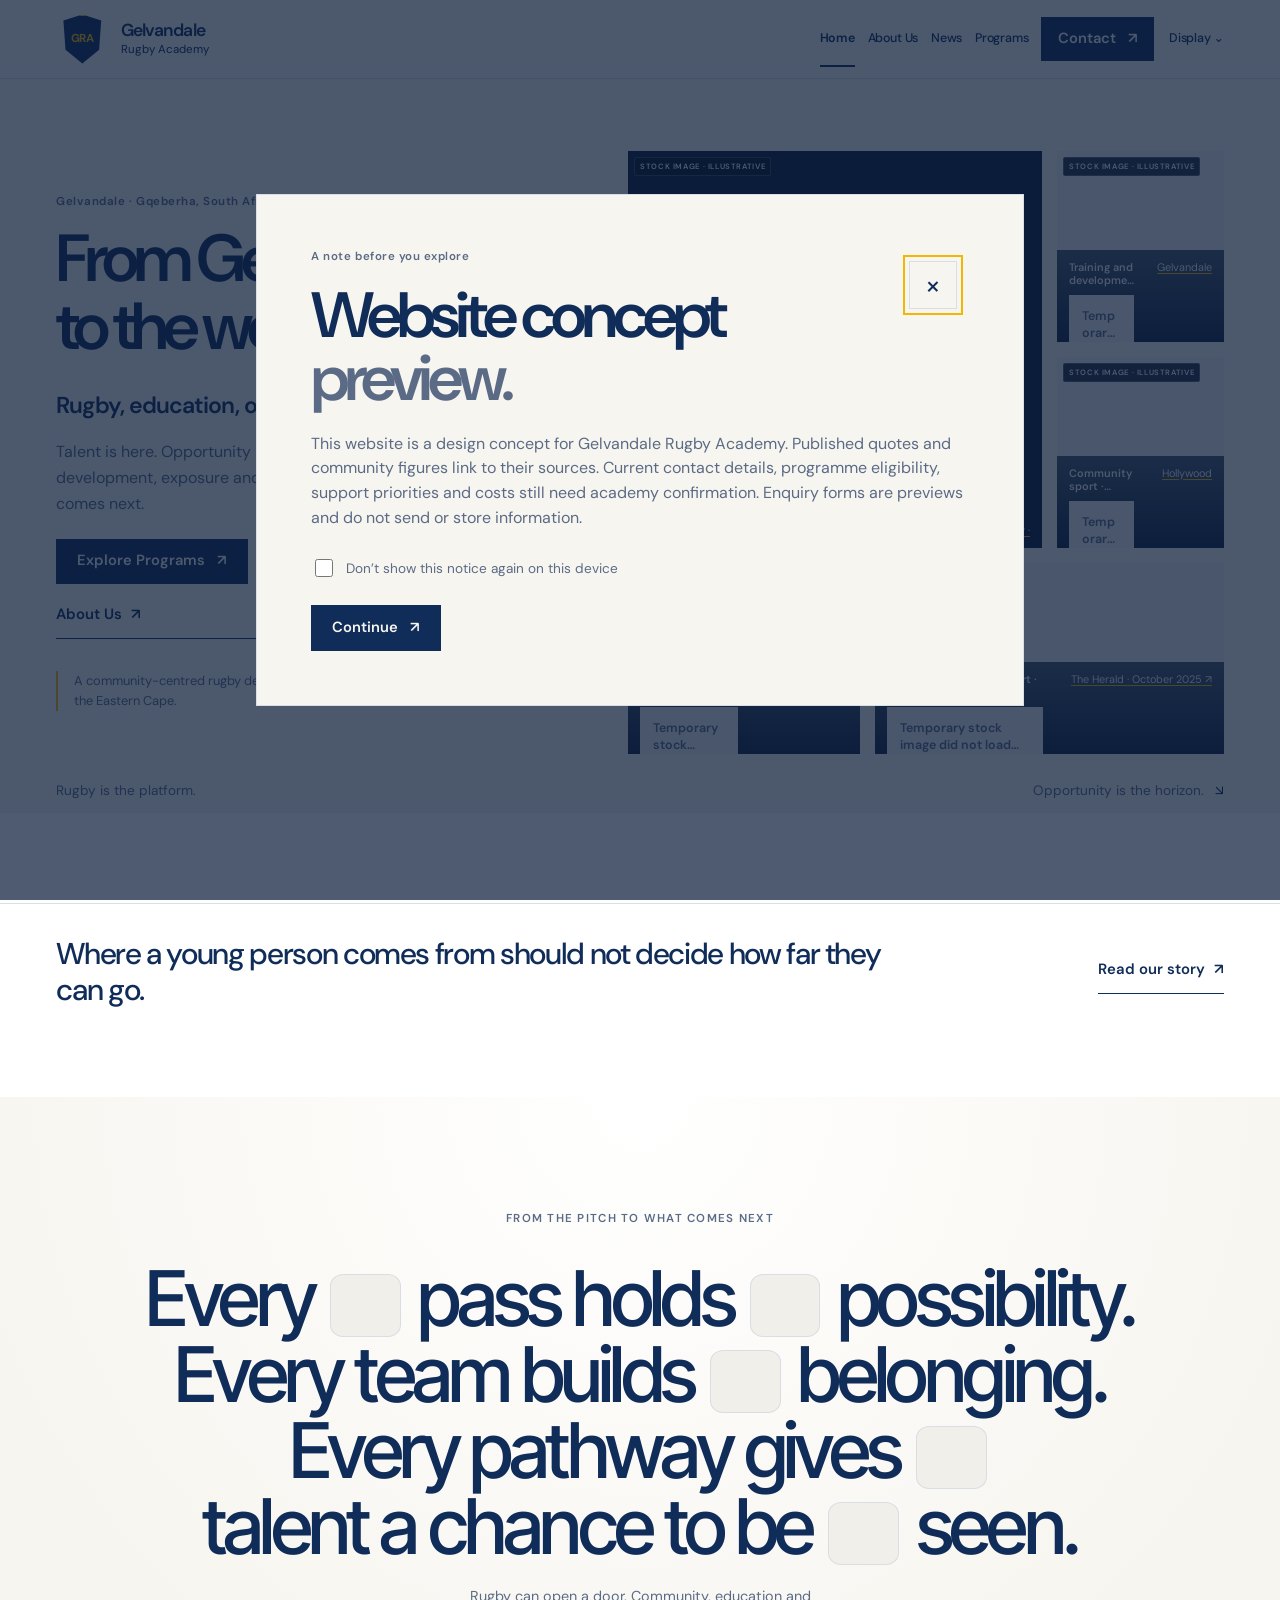
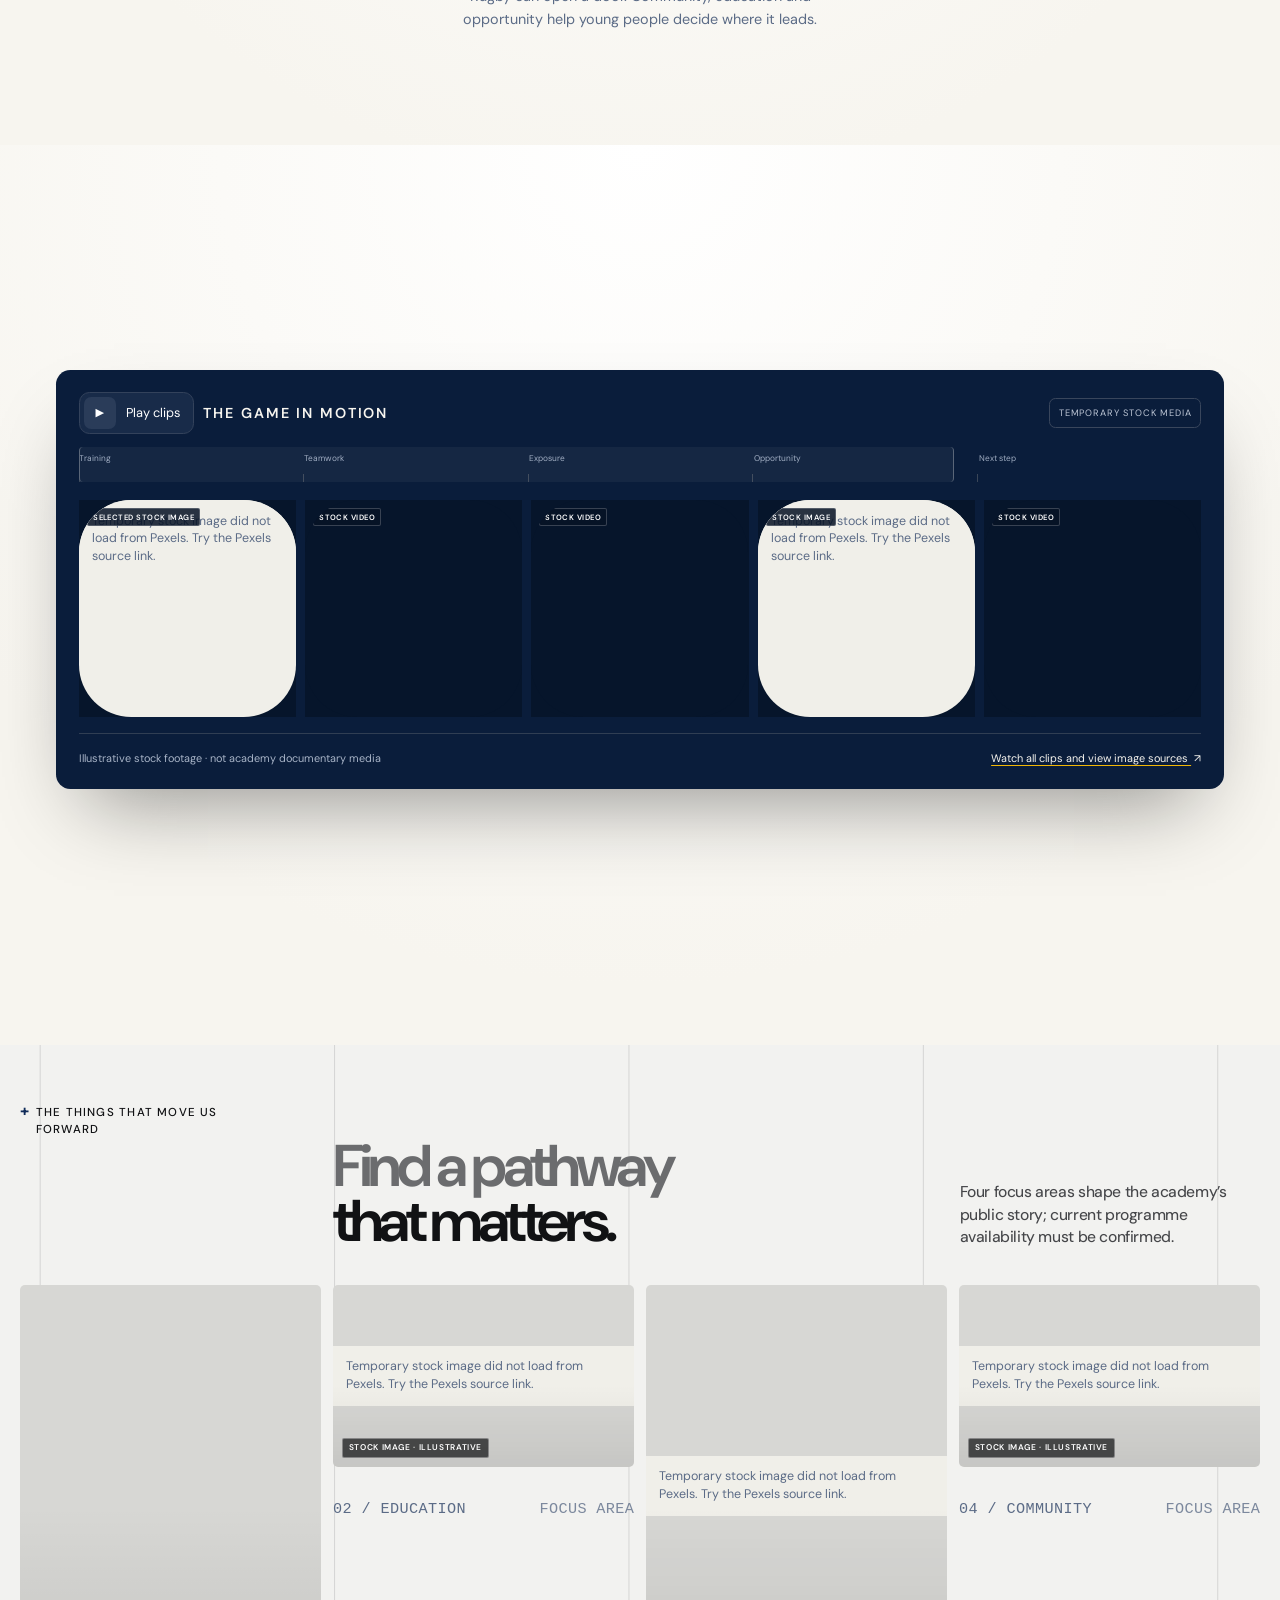
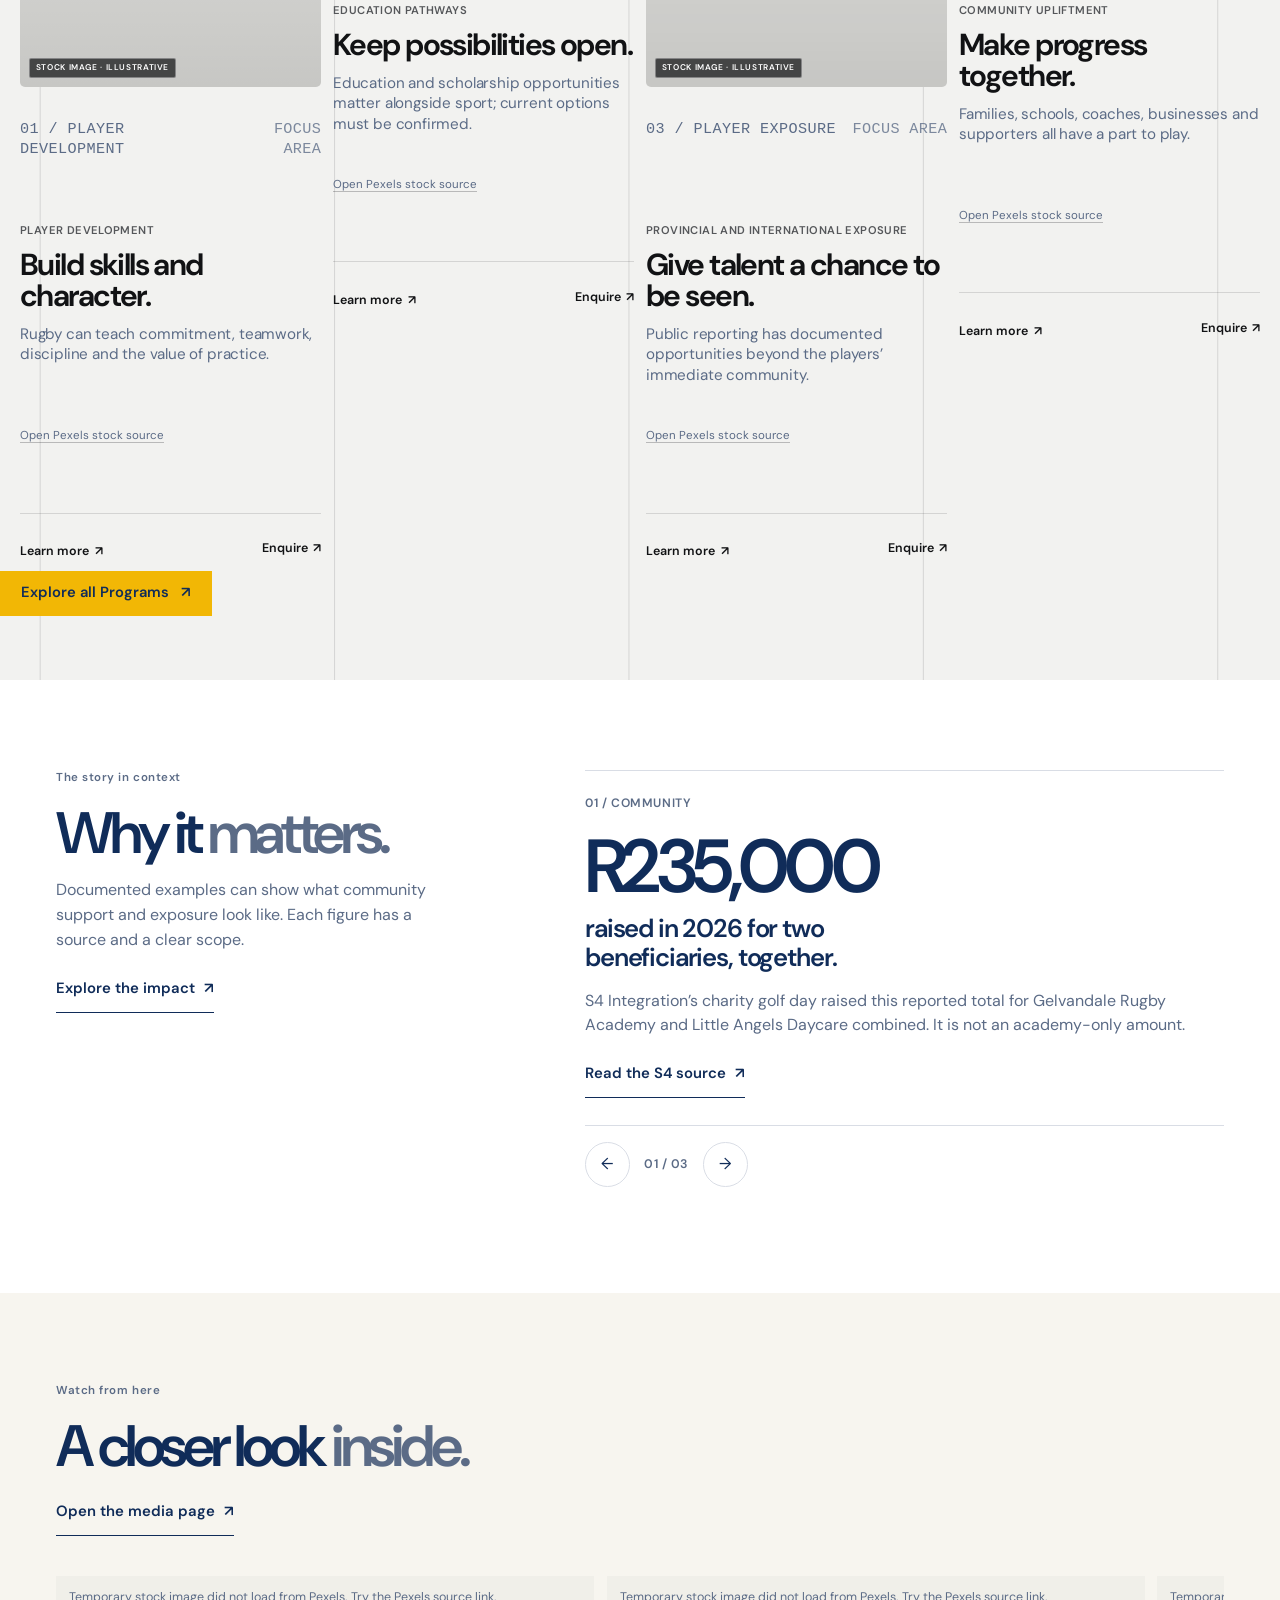
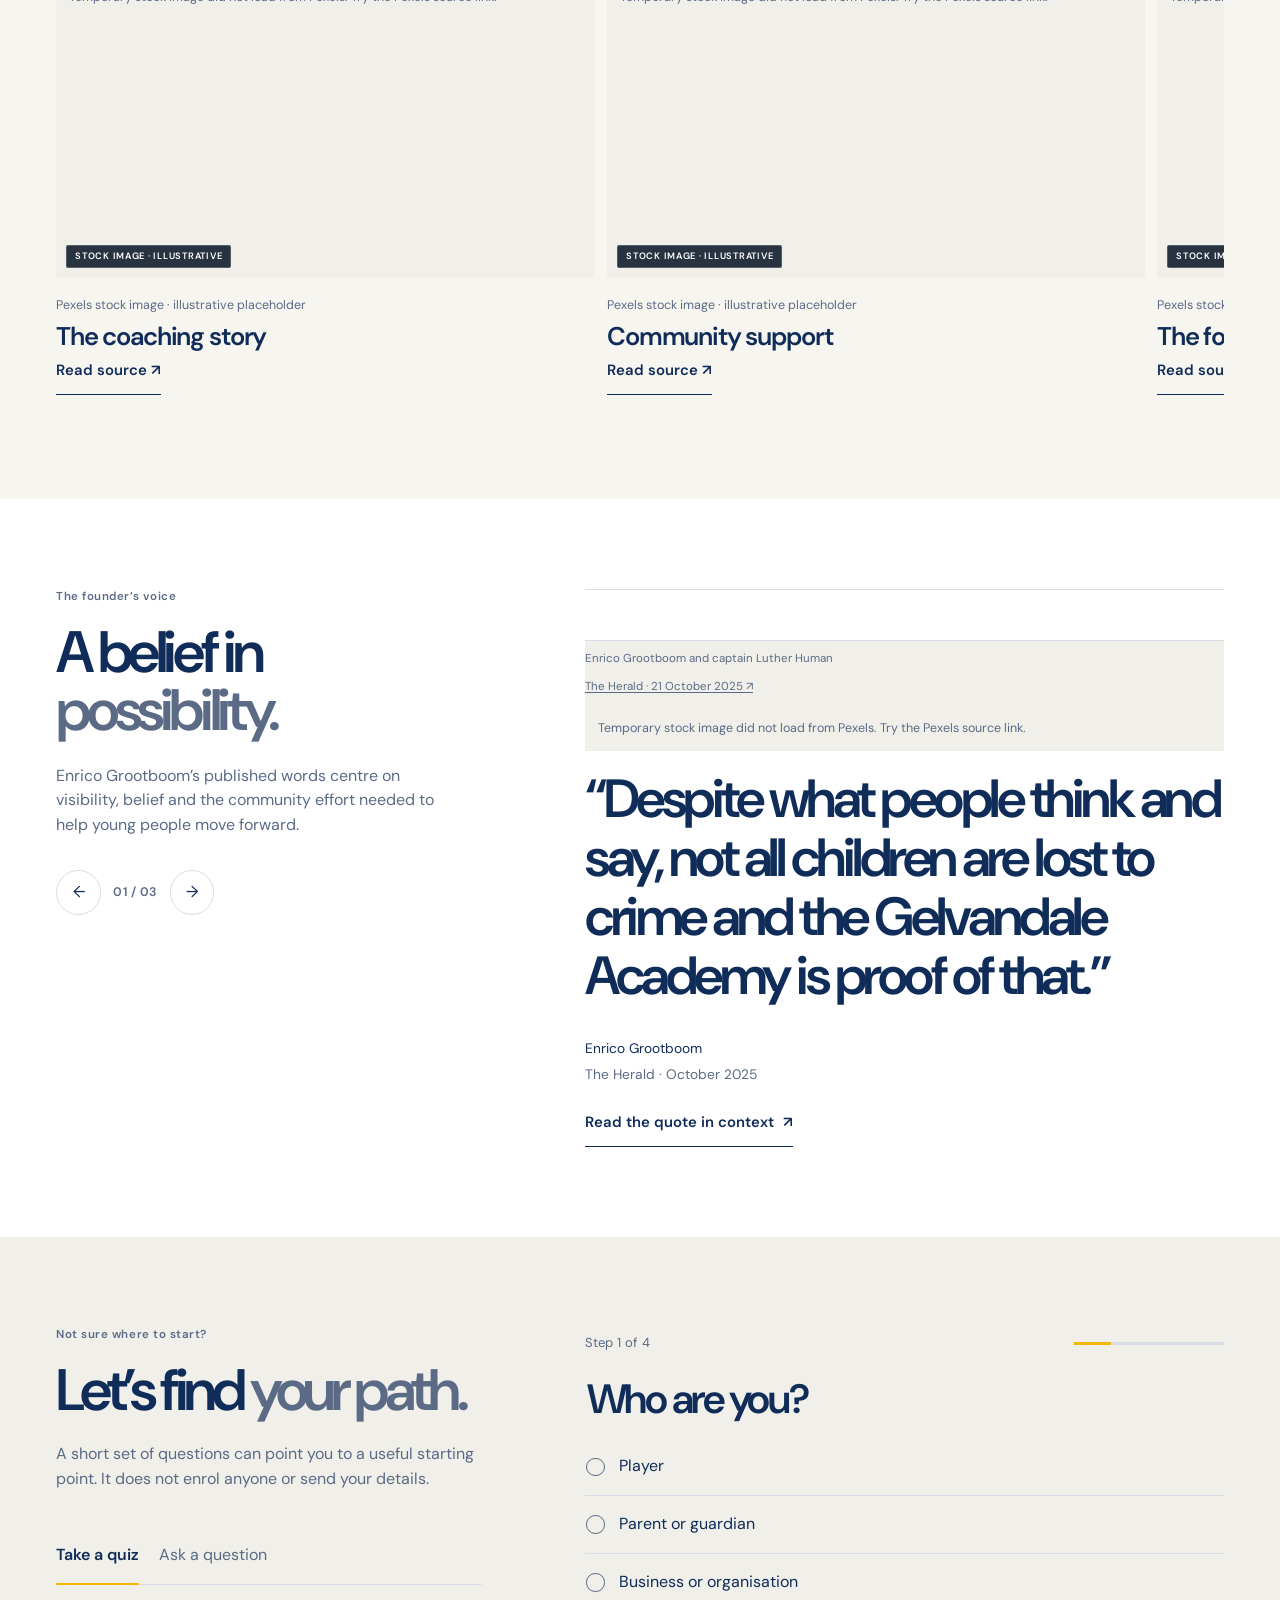
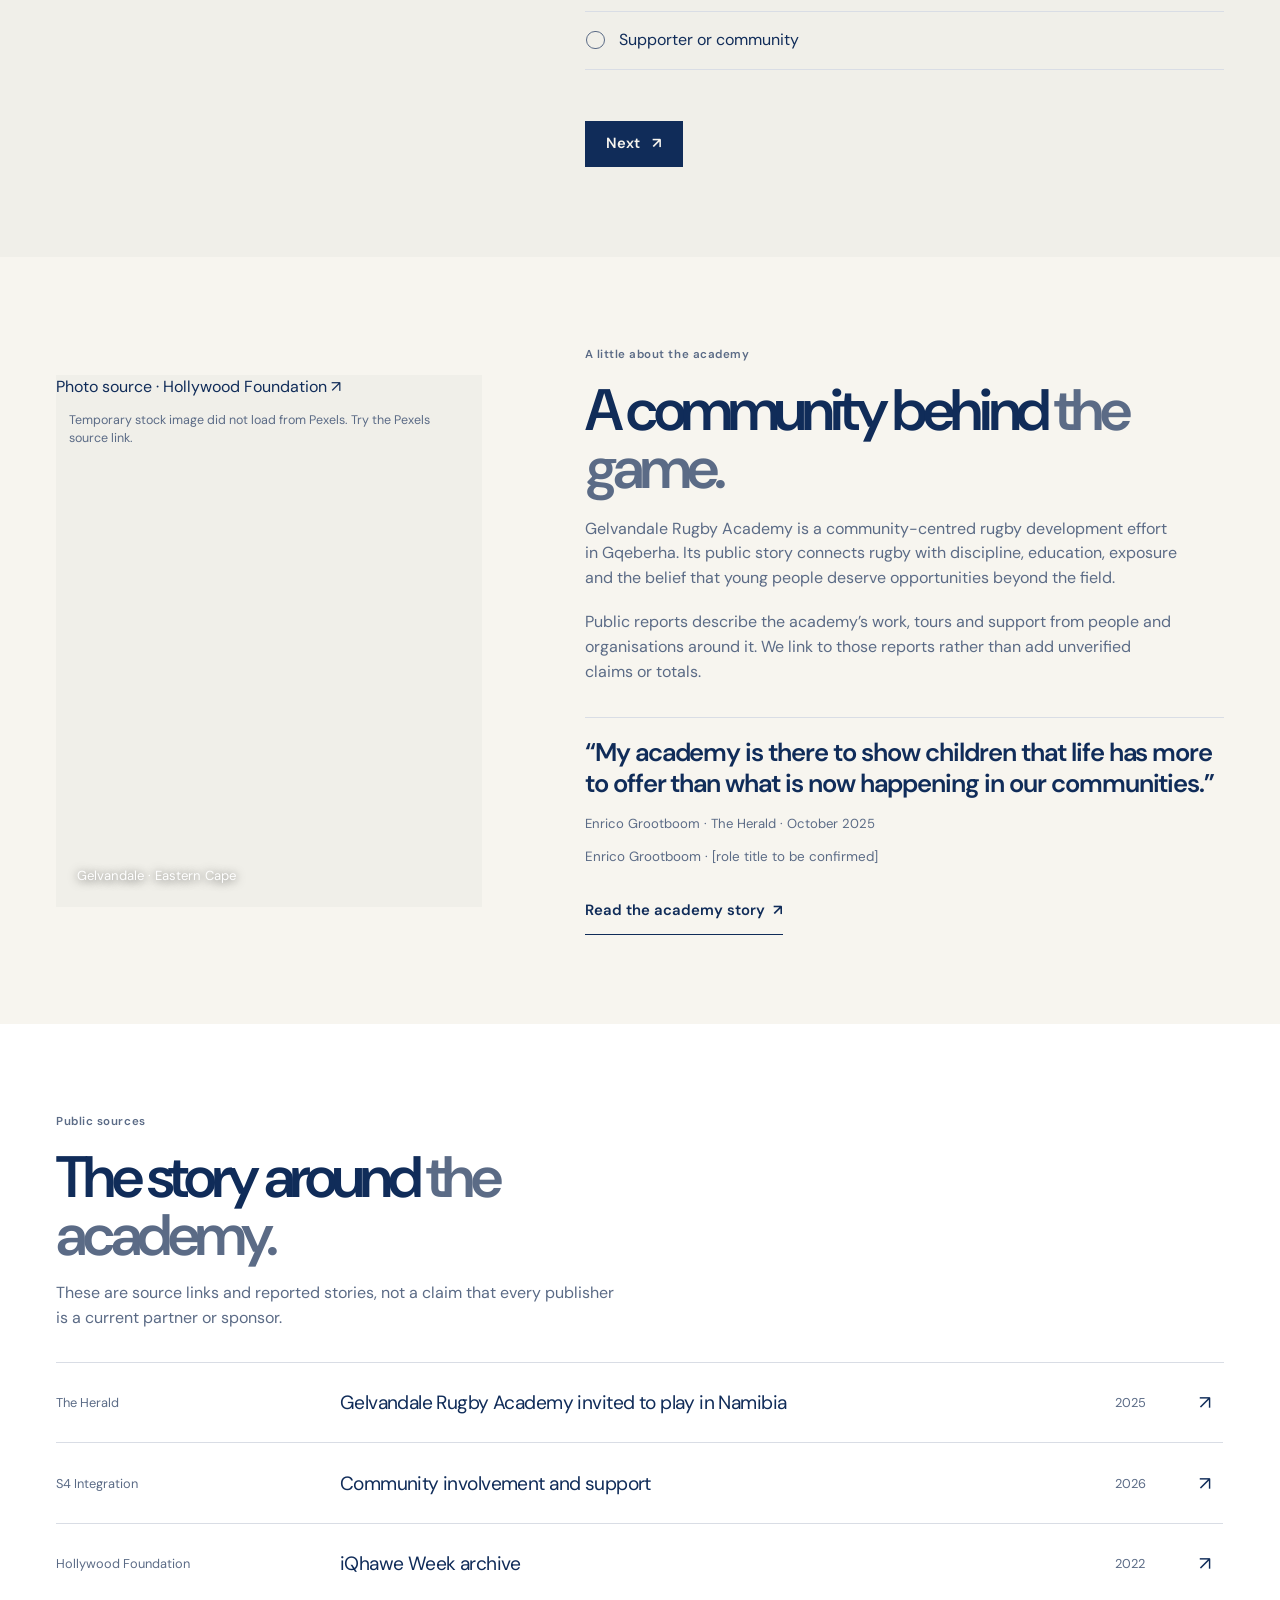
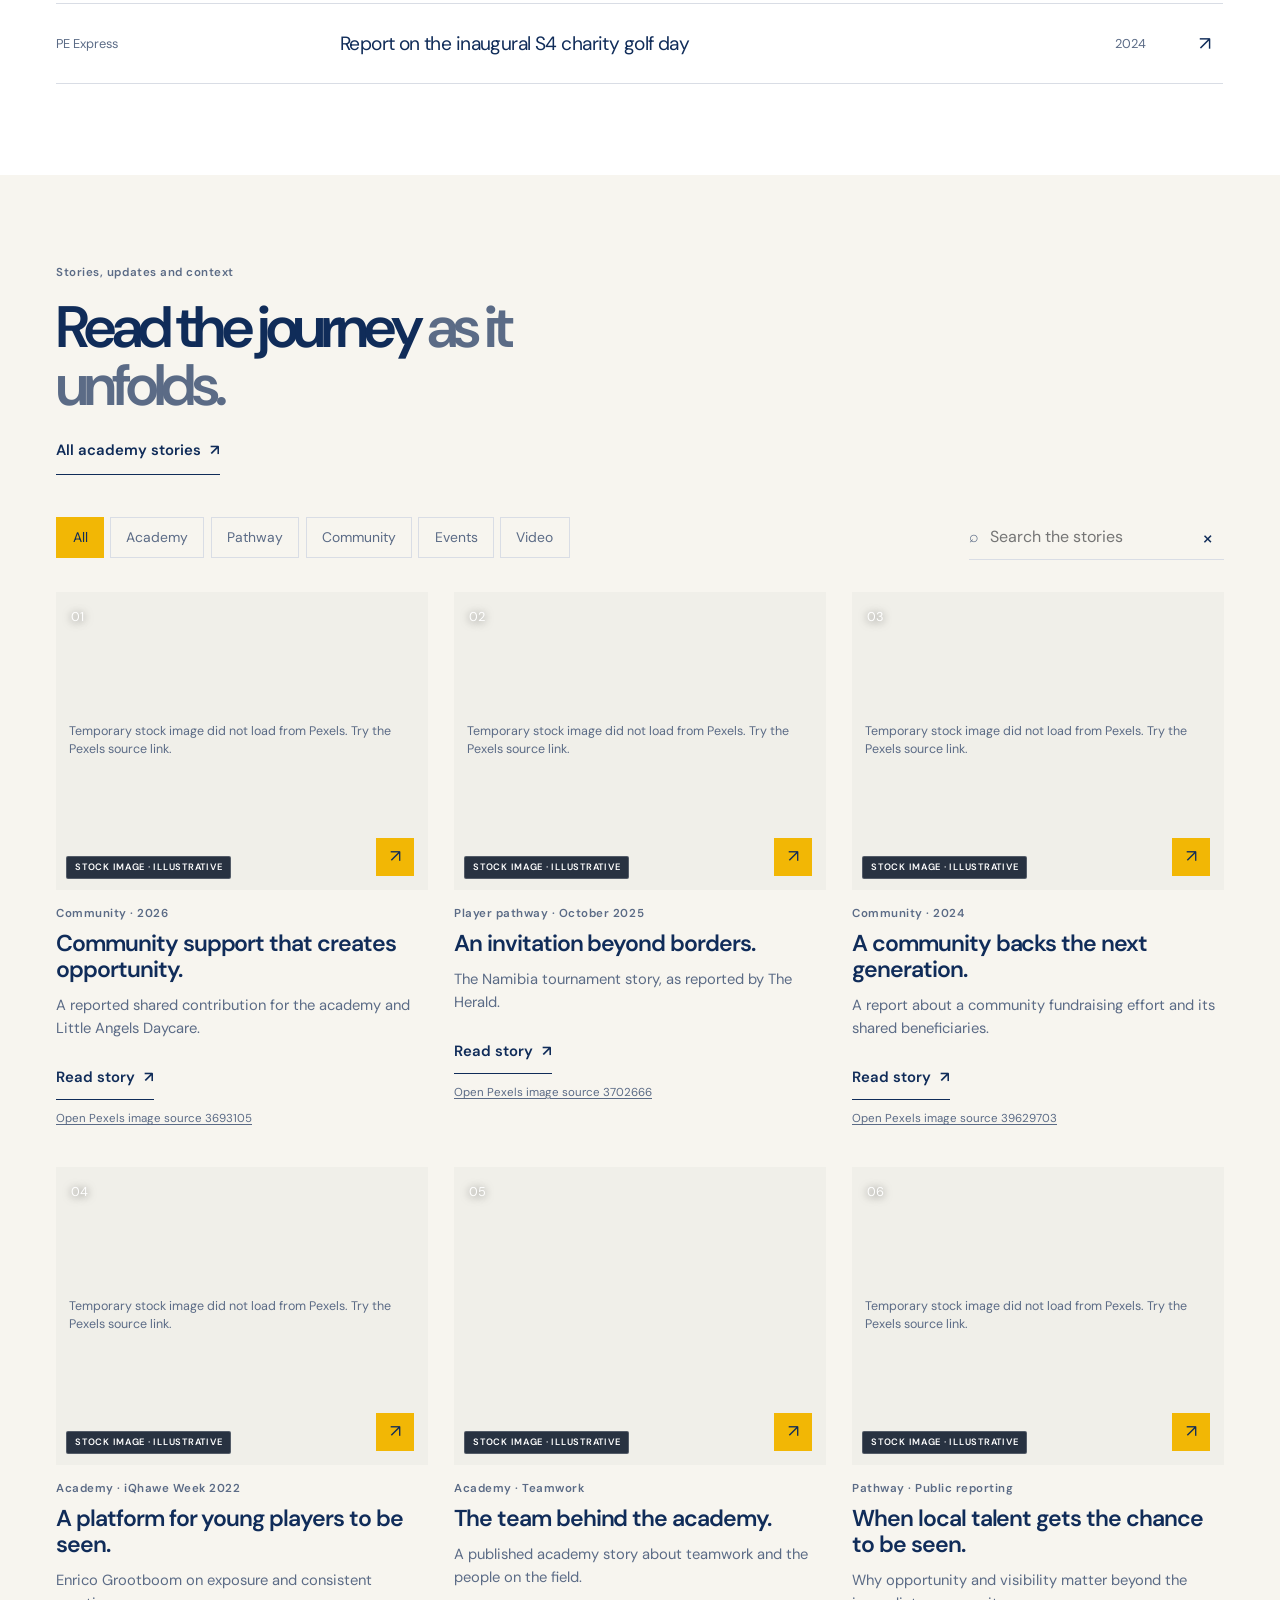
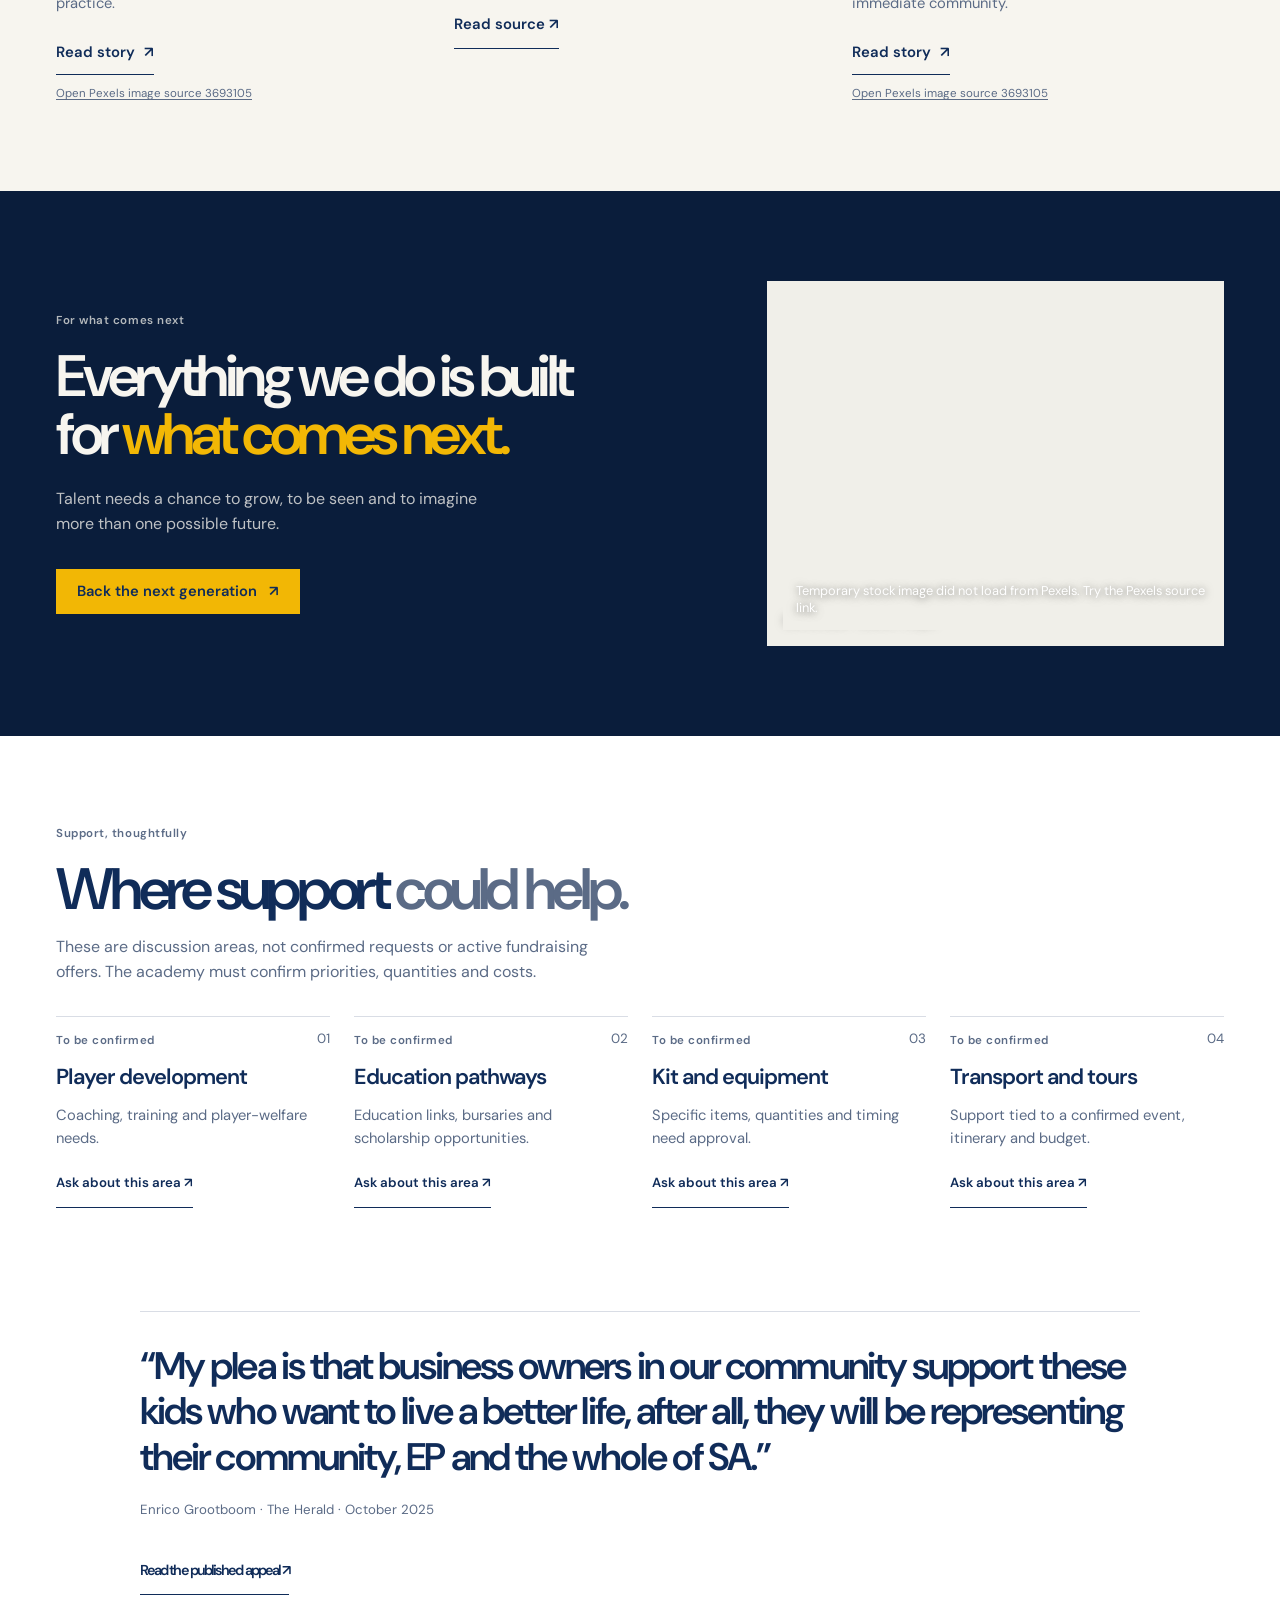
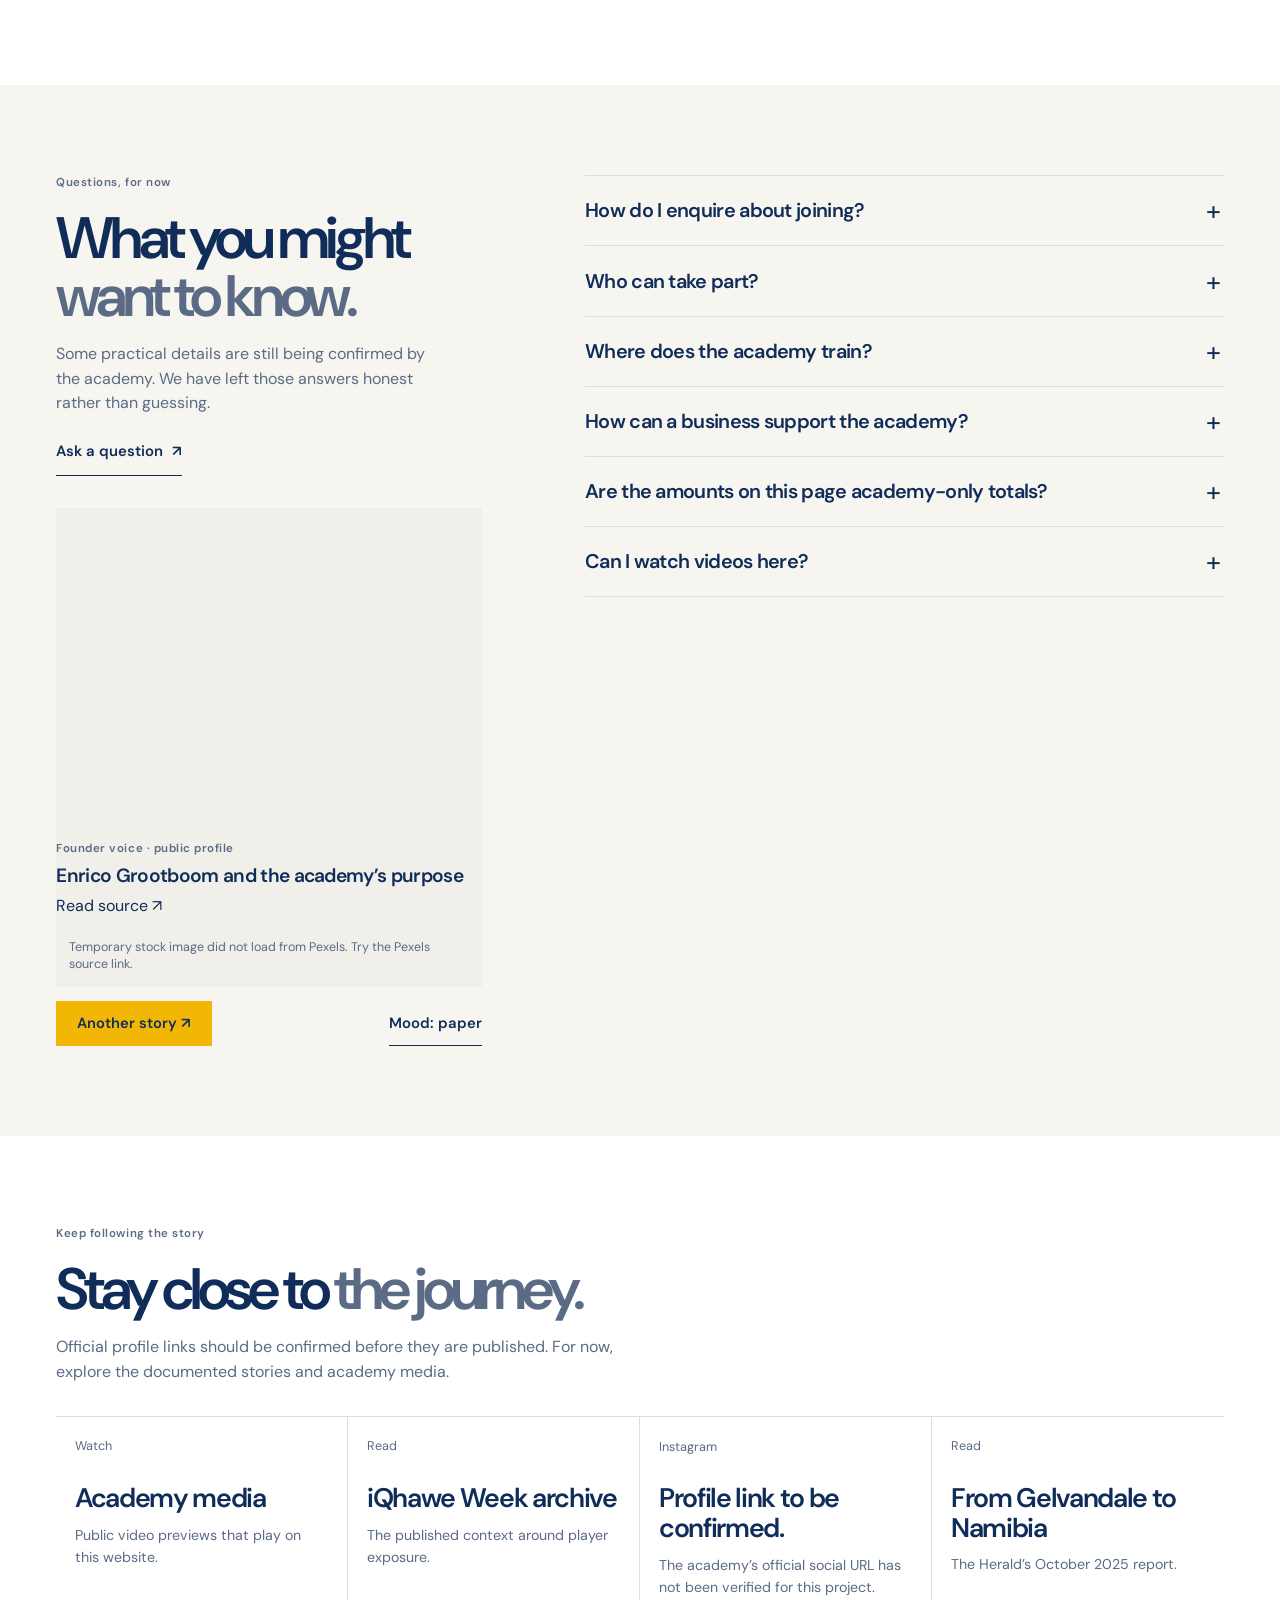
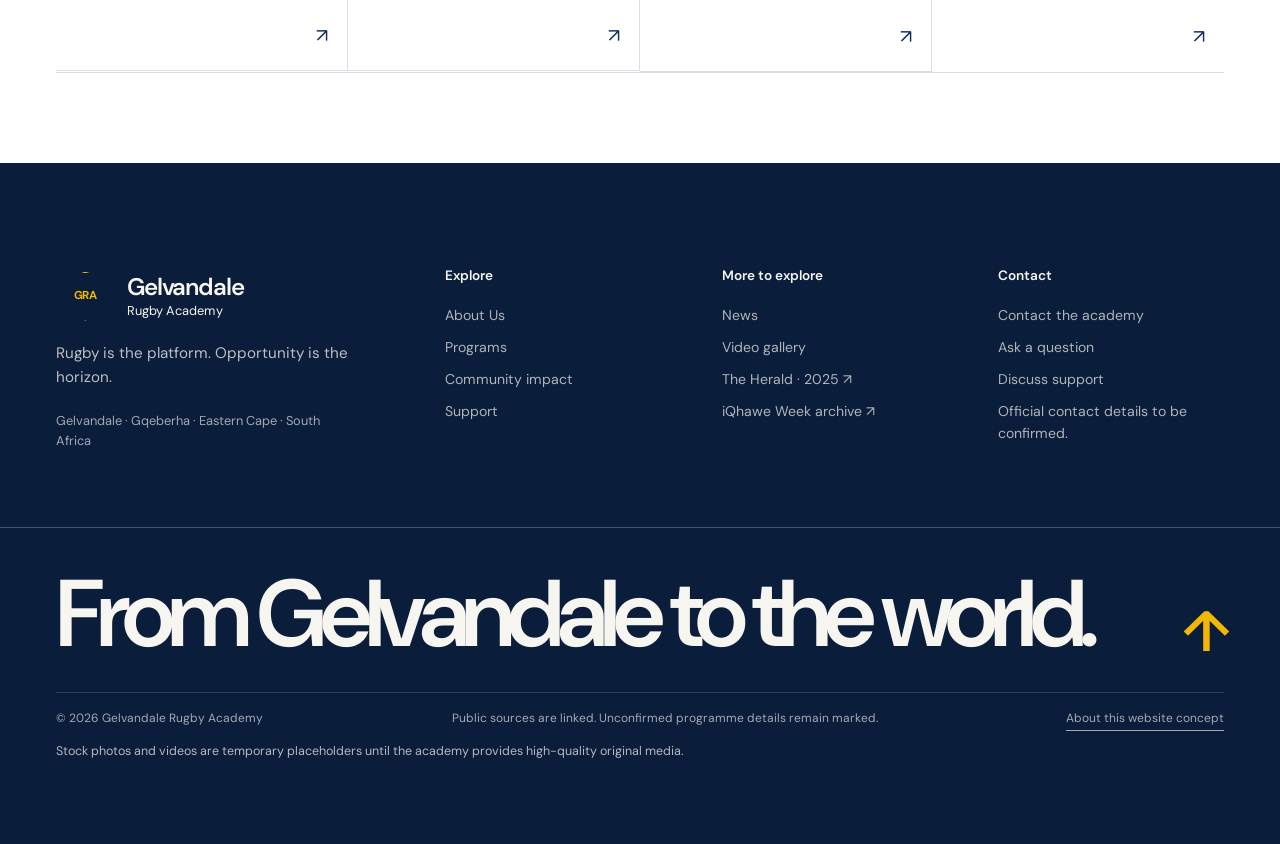
==== commit 8aca0090: "sunny" ====
--- a/index.html
+++ b/index.html
@@ -4,13 +4,27 @@
 <meta charset="utf-8">
 <meta content="width=device-width, initial-scale=1" name="viewport">
 <meta content="#102c59" name="theme-color">
-<meta content="Gelvandale Rugby Academy: rugby, education, exposure and community in Gqeberha, Eastern Cape." name="description">
+<link rel="icon" type="image/svg+xml" href="/favicon.svg">
+<meta name="description" content="Gelvandale Rugby Academy in Gqeberha, Eastern Cape, champions rugby development, education, mentorship and wider opportunities for young players.">
 <title>Gelvandale Rugby Academy — From Gelvandale to the world</title>
+<link rel="canonical" href="https://rugby-academy.netlify.app/">
+<meta property="og:locale" content="en_ZA">
+<meta property="og:type" content="website">
+<meta property="og:site_name" content="Gelvandale Rugby Academy">
+<meta property="og:title" content="Gelvandale Rugby Academy — From Gelvandale to the world">
+<meta property="og:description" content="Gelvandale Rugby Academy in Gqeberha, Eastern Cape, champions rugby development, education, mentorship and wider opportunities for young players.">
+<meta property="og:url" content="https://rugby-academy.netlify.app/">
+<meta property="og:image" content="https://images.pexels.com/photos/3679338/pexels-photo-3679338.jpeg?auto=compress&amp;cs=tinysrgb&amp;w=1200&amp;q=78">
+<meta property="og:image:alt" content="Illustrative stock rugby photograph; not official academy photography.">
+<meta name="twitter:card" content="summary_large_image">
+<meta name="twitter:title" content="Gelvandale Rugby Academy — From Gelvandale to the world">
+<meta name="twitter:description" content="Gelvandale Rugby Academy in Gqeberha, Eastern Cape, champions rugby development, education, mentorship and wider opportunities for young players.">
+<meta name="twitter:image" content="https://images.pexels.com/photos/3679338/pexels-photo-3679338.jpeg?auto=compress&amp;cs=tinysrgb&amp;w=1200&amp;q=78">
+<script type="application/ld+json">{"@context":"https://schema.org","@type":"SportsOrganization","name":"Gelvandale Rugby Academy","url":"https://rugby-academy.netlify.app/","description":"A community-centred rugby development effort in Gelvandale, Gqeberha, Eastern Cape, South Africa. This website concept uses temporary stock media and marks unconfirmed programme details.","sport":"Rugby","areaServed":{"@type":"Place","name":"Gqeberha, Eastern Cape, South Africa"}}</script>
+
 <link href="https://fonts.googleapis.com" rel="preconnect">
 <link crossorigin="" href="https://fonts.gstatic.com" rel="preconnect">
-<link href="https://fonts.googleapis.com/css2?family=DM+Sans:wght@400;600&amp;display=swap" rel="stylesheet">
-<link href="https://fonts.googleapis.com/css2?family=Inter+Tight:wght@400;500&display=swap" rel="stylesheet"/>
-<link href="styles.css" rel="stylesheet">
+<link href="https://fonts.googleapis.com/css2?family=DM+Sans:wght@400;600&amp;family=Inter+Tight:wght@400;500&amp;display=swap" rel="stylesheet"><link href="styles.css" rel="stylesheet">
 </head>
 <body data-page="home">
 <a class="skip-link" href="#main-content">Skip to content</a>
@@ -18,7 +32,7 @@
 <header class="site-header" id="top">
 <div class="nav-wrap page-shell">
 <a aria-label="Gelvandale Rugby Academy home" class="brand" data-page-link="home" href="index.html">
-<span aria-hidden="true" class="brand-crest"><img alt="" data-crest="" data-crest-live="https://rugby-academy.netlify.app/gelvandale-rugby-academy-crest.jpg" data-crest-local="assets/gelvandale-rugby-academy-crest.jpg" decoding="async" height="56" src="https://rugby-academy.netlify.app/gelvandale-rugby-academy-crest.jpg" width="50"><span class="brand-crest-fallback" hidden="">GRA</span></span>
+<span aria-hidden="true" class="brand-crest"><span class="brand-crest-fallback">GRA</span></span>
 <span class="brand-name">Gelvandale<span>Rugby Academy</span></span>
 </a>
 <nav aria-label="Main navigation" class="desktop-nav">
@@ -38,30 +52,19 @@
 </nav>
 <button aria-controls="mobile-nav" aria-expanded="false" aria-label="Open navigation menu" class="menu-toggle" id="menu-toggle" type="button"><span></span><span></span></button>
 </div>
-<div aria-hidden="true" aria-labelledby="mobile-nav-title" aria-modal="true" class="mobile-nav" hidden="" id="mobile-nav" role="dialog" tabindex="-1">
+<div aria-hidden="true" aria-label="Navigation menu" aria-modal="true" class="mobile-nav" hidden id="mobile-nav" role="dialog" tabindex="-1">
 <div class="mobile-nav-frame">
-<div class="mobile-nav-top">
-<a aria-label="Gelvandale Rugby Academy home" class="mobile-menu-brand" data-page-link="home" href="index.html">
-<span aria-hidden="true" class="brand-crest"><img alt="" data-crest="" data-crest-live="https://rugby-academy.netlify.app/gelvandale-rugby-academy-crest.jpg" data-crest-local="assets/gelvandale-rugby-academy-crest.jpg" decoding="async" height="52" src="https://rugby-academy.netlify.app/gelvandale-rugby-academy-crest.jpg" width="48"><span class="brand-crest-fallback" hidden="">GRA</span></span>
+<div class="mobile-nav-top"><a aria-label="Gelvandale Rugby Academy home" class="mobile-menu-brand" data-page-link="home" href="index.html">
+<span aria-hidden="true" class="brand-crest"><span class="brand-crest-fallback">GRA</span></span>
 <span class="mobile-wordmark">Gelvandale<small>Rugby Academy</small></span>
-</a>
-<span class="mobile-nav-context">Gqeberha <span aria-hidden="true">/</span> Eastern Cape</span>
-<button aria-label="Close navigation menu" class="mobile-nav-close" id="mobile-nav-close" type="button"><span>Close</span><b aria-hidden="true">×</b></button>
-</div>
-<div class="mobile-nav-intro">
-<p class="descriptor">Explore the academy</p>
-<h2 id="mobile-nav-title">Choose your next step.</h2>
-</div>
+</a></div>
 <nav aria-label="Primary navigation" class="mobile-nav-links">
-<a class="mobile-nav-link" data-page-link="home" href="index.html"><span class="mobile-nav-index">01</span><span class="mobile-nav-label">Home<small>Start here</small></span><span aria-hidden="true" class="mobile-nav-arrow">↗</span></a>
-<a class="mobile-nav-link" data-page-link="our-story" href="our-story/"><span class="mobile-nav-index">02</span><span class="mobile-nav-label">About Us<small>Purpose and people</small></span><span aria-hidden="true" class="mobile-nav-arrow">↗</span></a>
-<a class="mobile-nav-link" data-page-link="news" href="news/"><span class="mobile-nav-index">03</span><span class="mobile-nav-label">News<small>Published stories and updates</small></span><span aria-hidden="true" class="mobile-nav-arrow">↗</span></a>
-<a class="mobile-nav-link" data-page-link="player-pathway" href="player-pathway/"><span class="mobile-nav-index">04</span><span class="mobile-nav-label">Programs<small>Explore development pathways</small></span><span aria-hidden="true" class="mobile-nav-arrow">↗</span></a>
-<a class="mobile-nav-link" data-page-link="contact" href="contact/"><span class="mobile-nav-index">05</span><span class="mobile-nav-label">Contact<small>Ask the academy a question</small></span><span aria-hidden="true" class="mobile-nav-arrow">↗</span></a>
+<a class="mobile-nav-link" data-page-link="home" href="index.html"><span class="mobile-nav-label">Home</span><span aria-hidden="true" class="mobile-nav-arrow">↗</span></a>
+<a class="mobile-nav-link" data-page-link="our-story" href="our-story/"><span class="mobile-nav-label">About Us</span><span aria-hidden="true" class="mobile-nav-arrow">↗</span></a>
+<a class="mobile-nav-link" data-page-link="news" href="news/"><span class="mobile-nav-label">News</span><span aria-hidden="true" class="mobile-nav-arrow">↗</span></a>
+<a class="mobile-nav-link" data-page-link="player-pathway" href="player-pathway/"><span class="mobile-nav-label">Programs</span><span aria-hidden="true" class="mobile-nav-arrow">↗</span></a>
+<a class="mobile-nav-link" data-page-link="contact" href="contact/"><span class="mobile-nav-label">Contact</span><span aria-hidden="true" class="mobile-nav-arrow">↗</span></a>
 </nav>
-<div class="mobile-nav-bottom">
-<div class="mobile-nav-bottom-copy"><span class="mobile-nav-eyebrow">A clear next step</span><p>Explore Programs, then contact the academy when you’re ready.</p></div>
-</div>
 <details class="mobile-display-settings">
 <summary>Display preferences <span aria-hidden="true">＋</span></summary>
 <div class="mobile-display-options">
@@ -83,9 +86,9 @@
 <div class="button-row"><a class="button button-primary" href="player-pathway/">Explore Programs <span aria-hidden="true">↗</span></a><a class="text-link" href="our-story/">About Us <span aria-hidden="true">↗</span></a></div>
 <p class="hero-note">A community-centred rugby development effort in the Eastern Cape.</p>
 </div>
-<div aria-label="Temporary stock photography and video placeholders" class="hero-media-grid"><figure class="hero-media hero-photo-tile hero-media-one" data-reveal=""><a aria-label="Open Pexels stock source for Group of men playing rugby" class="hero-photo-link" href="https://www.pexels.com/photo/group-of-men-playing-rugby-3679338/" rel="noopener noreferrer" target="_blank"><img alt="Group of men playing rugby; temporary Pexels stock image, not a Gelvandale Rugby Academy photograph." data-public-media="" data-stock-placeholder="" decoding="async" loading="lazy" src="https://images.pexels.com/photos/3679338/pexels-photo-3679338.jpeg?auto=compress&amp;cs=tinysrgb&amp;w=1400"><span aria-hidden="true" class="stock-media-badge">STOCK IMAGE · ILLUSTRATIVE</span></a><figcaption><span>Rugby teamwork · stock image</span><a href="https://www.gelvandalerugbyacademy.com/post/unleashing-the-unseen-power-of-teamwork-how-rugby-teams-reach-uncharted-heights-together" rel="noopener noreferrer" target="_blank">Gelvandale Rugby Academy · teamwork story ↗</a></figcaption></figure><figure class="hero-media hero-photo-tile hero-media-two" data-reveal=""><a aria-label="Open Pexels stock source for Pexels stock photo 39703728" class="hero-photo-link" href="https://images.pexels.com/photos/39703728/pexels-photo-39703728.jpeg" rel="noopener noreferrer" target="_blank"><img alt="Pexels stock photo 39703728; temporary illustrative placeholder, not an official academy photograph." data-public-media="" data-stock-placeholder="" decoding="async" loading="lazy" src="https://images.pexels.com/photos/39703728/pexels-photo-39703728.jpeg"><span aria-hidden="true" class="stock-media-badge">STOCK IMAGE · ILLUSTRATIVE</span></a><figcaption><span>Training and development · stock image</span><a href="https://www.gelvandalerugbyacademy.com/post/unveiling-the-hidden-impact-how-coaches-elevate-rugby-teams-and-communities-to-victory" rel="noopener noreferrer" target="_blank">Gelvandale Rugby Academy · community story ↗</a></figcaption></figure><figure class="hero-media hero-photo-tile hero-media-three" data-reveal=""><a aria-label="Open Pexels stock source for Pexels stock photo 17341038" class="hero-photo-link" href="https://images.pexels.com/photos/17341038/pexels-photo-17341038.jpeg" rel="noopener noreferrer" target="_blank"><img alt="Pexels stock photo 17341038; temporary illustrative placeholder, not an official academy photograph." data-public-media="" data-stock-placeholder="" decoding="async" loading="lazy" src="https://images.pexels.com/photos/17341038/pexels-photo-17341038.jpeg"><span aria-hidden="true" class="stock-media-badge">STOCK IMAGE · ILLUSTRATIVE</span></a><figcaption><span>Community sport · stock image</span><a href="https://hollywoodfoundation.co.za/category/iqhawe-week/" rel="noopener noreferrer" target="_blank">Hollywood Foundation · iQhawe Week archive ↗</a></figcaption></figure><figure class="hero-media hero-photo-tile hero-media-four" data-reveal=""><a aria-label="Open Pexels stock source for Pexels stock photo 39704273" class="hero-photo-link" href="https://images.pexels.com/photos/39704273/pexels-photo-39704273.jpeg" rel="noopener noreferrer" target="_blank"><img alt="Pexels stock photo 39704273; temporary illustrative placeholder, not an official academy photograph." data-public-media="" data-stock-placeholder="" decoding="async" loading="lazy" src="https://images.pexels.com/photos/39704273/pexels-photo-39704273.jpeg"><span aria-hidden="true" class="stock-media-badge">STOCK IMAGE · ILLUSTRATIVE</span></a><figcaption><span>The game grows here · stock image</span><a href="https://www.theherald.co.za/news/2025-07-14-girl-rugby-players-get-to-meet-their-idols/" rel="noopener noreferrer" target="_blank">The Herald · girls rugby exposure story · 2025 ↗</a></figcaption></figure><figure class="hero-media hero-photo-tile hero-media-five" data-reveal="">
+<div aria-label="Temporary stock photography and video placeholders" class="hero-media-grid"><figure class="hero-media hero-photo-tile hero-media-one" data-reveal=""><a aria-label="Open Pexels stock source for Group of men playing rugby" class="hero-photo-link" href="https://www.pexels.com/photo/group-of-men-playing-rugby-3679338/" rel="noopener noreferrer" target="_blank"><img alt="Group of men playing rugby; temporary Pexels stock image, not a Gelvandale Rugby Academy photograph." data-public-media="" data-stock-placeholder="" decoding="async" src="https://images.pexels.com/photos/3679338/pexels-photo-3679338.jpeg?auto=compress&amp;cs=tinysrgb&amp;w=960&amp;q=78&amp;fm=webp" srcset="https://images.pexels.com/photos/3679338/pexels-photo-3679338.jpeg?auto=compress&amp;cs=tinysrgb&amp;w=320&amp;q=78&amp;fm=webp 320w, https://images.pexels.com/photos/3679338/pexels-photo-3679338.jpeg?auto=compress&amp;cs=tinysrgb&amp;w=640&amp;q=78&amp;fm=webp 640w, https://images.pexels.com/photos/3679338/pexels-photo-3679338.jpeg?auto=compress&amp;cs=tinysrgb&amp;w=960&amp;q=78&amp;fm=webp 960w" sizes="(max-width: 640px) 92vw, (max-width: 1100px) 48vw, 640px" loading="eager" fetchpriority="high"><span aria-hidden="true" class="stock-media-badge">STOCK IMAGE · ILLUSTRATIVE</span></a><figcaption><span>Rugby teamwork · stock image</span><a href="https://www.gelvandalerugbyacademy.com/post/unleashing-the-unseen-power-of-teamwork-how-rugby-teams-reach-uncharted-heights-together" rel="noopener noreferrer" target="_blank">Gelvandale Rugby Academy · teamwork story ↗</a></figcaption></figure><figure class="hero-media hero-photo-tile hero-media-two" data-reveal=""><a aria-label="Open Pexels stock source for Pexels stock photo 39703728" class="hero-photo-link" href="https://images.pexels.com/photos/39703728/pexels-photo-39703728.jpeg" rel="noopener noreferrer" target="_blank"><img alt="Pexels stock photo 39703728; temporary illustrative placeholder, not an official academy photograph." data-public-media="" data-stock-placeholder="" decoding="async" loading="lazy" src="https://images.pexels.com/photos/39703728/pexels-photo-39703728.jpeg?auto=compress&amp;cs=tinysrgb&amp;w=640&amp;q=78&amp;fm=webp" srcset="https://images.pexels.com/photos/39703728/pexels-photo-39703728.jpeg?auto=compress&amp;cs=tinysrgb&amp;w=320&amp;q=78&amp;fm=webp 320w, https://images.pexels.com/photos/39703728/pexels-photo-39703728.jpeg?auto=compress&amp;cs=tinysrgb&amp;w=640&amp;q=78&amp;fm=webp 640w, https://images.pexels.com/photos/39703728/pexels-photo-39703728.jpeg?auto=compress&amp;cs=tinysrgb&amp;w=960&amp;q=78&amp;fm=webp 960w" sizes="(max-width: 640px) 92vw, (max-width: 1000px) 45vw, 360px"><span aria-hidden="true" class="stock-media-badge">STOCK IMAGE · ILLUSTRATIVE</span></a><figcaption><span>Training and development · stock image</span><a href="https://www.gelvandalerugbyacademy.com/post/unveiling-the-hidden-impact-how-coaches-elevate-rugby-teams-and-communities-to-victory" rel="noopener noreferrer" target="_blank">Gelvandale Rugby Academy · community story ↗</a></figcaption></figure><figure class="hero-media hero-photo-tile hero-media-three" data-reveal=""><a aria-label="Open Pexels stock source for Pexels stock photo 17341038" class="hero-photo-link" href="https://images.pexels.com/photos/17341038/pexels-photo-17341038.jpeg" rel="noopener noreferrer" target="_blank"><img alt="Pexels stock photo 17341038; temporary illustrative placeholder, not an official academy photograph." data-public-media="" data-stock-placeholder="" decoding="async" loading="lazy" src="https://images.pexels.com/photos/17341038/pexels-photo-17341038.jpeg?auto=compress&amp;cs=tinysrgb&amp;w=640&amp;q=78&amp;fm=webp" srcset="https://images.pexels.com/photos/17341038/pexels-photo-17341038.jpeg?auto=compress&amp;cs=tinysrgb&amp;w=320&amp;q=78&amp;fm=webp 320w, https://images.pexels.com/photos/17341038/pexels-photo-17341038.jpeg?auto=compress&amp;cs=tinysrgb&amp;w=640&amp;q=78&amp;fm=webp 640w, https://images.pexels.com/photos/17341038/pexels-photo-17341038.jpeg?auto=compress&amp;cs=tinysrgb&amp;w=960&amp;q=78&amp;fm=webp 960w" sizes="(max-width: 640px) 92vw, (max-width: 1000px) 45vw, 360px"><span aria-hidden="true" class="stock-media-badge">STOCK IMAGE · ILLUSTRATIVE</span></a><figcaption><span>Community sport · stock image</span><a href="https://hollywoodfoundation.co.za/category/iqhawe-week/" rel="noopener noreferrer" target="_blank">Hollywood Foundation · iQhawe Week archive ↗</a></figcaption></figure><figure class="hero-media hero-photo-tile hero-media-four" data-reveal=""><a aria-label="Open Pexels stock source for Pexels stock photo 39704273" class="hero-photo-link" href="https://images.pexels.com/photos/39704273/pexels-photo-39704273.jpeg" rel="noopener noreferrer" target="_blank"><img alt="Pexels stock photo 39704273; temporary illustrative placeholder, not an official academy photograph." data-public-media="" data-stock-placeholder="" decoding="async" loading="lazy" src="https://images.pexels.com/photos/39704273/pexels-photo-39704273.jpeg?auto=compress&amp;cs=tinysrgb&amp;w=640&amp;q=78&amp;fm=webp" srcset="https://images.pexels.com/photos/39704273/pexels-photo-39704273.jpeg?auto=compress&amp;cs=tinysrgb&amp;w=320&amp;q=78&amp;fm=webp 320w, https://images.pexels.com/photos/39704273/pexels-photo-39704273.jpeg?auto=compress&amp;cs=tinysrgb&amp;w=640&amp;q=78&amp;fm=webp 640w, https://images.pexels.com/photos/39704273/pexels-photo-39704273.jpeg?auto=compress&amp;cs=tinysrgb&amp;w=960&amp;q=78&amp;fm=webp 960w" sizes="(max-width: 640px) 92vw, (max-width: 1000px) 45vw, 360px"><span aria-hidden="true" class="stock-media-badge">STOCK IMAGE · ILLUSTRATIVE</span></a><figcaption><span>The game grows here · stock image</span><a href="https://www.theherald.co.za/news/2025-07-14-girl-rugby-players-get-to-meet-their-idols/" rel="noopener noreferrer" target="_blank">The Herald · girls rugby exposure story · 2025 ↗</a></figcaption></figure><figure class="hero-media hero-photo-tile hero-media-five" data-reveal="">
 <a aria-label="Open Pexels stock source for Rugby on a grass field" class="hero-photo-link" href="https://www.pexels.com/photo/group-of-men-playing-rugby-on-grass-field-3702666/" rel="noopener noreferrer" target="_blank">
-<img alt="Group of men playing rugby on a grass field; temporary Pexels stock image, not a Gelvandale Rugby Academy photograph." data-public-media="" data-stock-placeholder="" decoding="async" loading="lazy" src="https://images.pexels.com/photos/3702666/pexels-photo-3702666.jpeg?auto=compress&amp;cs=tinysrgb&amp;w=1400">
+<img alt="Group of men playing rugby on a grass field; temporary Pexels stock image, not a Gelvandale Rugby Academy photograph." data-public-media="" data-stock-placeholder="" decoding="async" loading="lazy" src="https://images.pexels.com/photos/3702666/pexels-photo-3702666.jpeg?auto=compress&amp;cs=tinysrgb&amp;w=640&amp;q=78&amp;fm=webp" srcset="https://images.pexels.com/photos/3702666/pexels-photo-3702666.jpeg?auto=compress&amp;cs=tinysrgb&amp;w=320&amp;q=78&amp;fm=webp 320w, https://images.pexels.com/photos/3702666/pexels-photo-3702666.jpeg?auto=compress&amp;cs=tinysrgb&amp;w=640&amp;q=78&amp;fm=webp 640w, https://images.pexels.com/photos/3702666/pexels-photo-3702666.jpeg?auto=compress&amp;cs=tinysrgb&amp;w=960&amp;q=78&amp;fm=webp 960w" sizes="(max-width: 640px) 92vw, (max-width: 1000px) 45vw, 360px">
 <span aria-hidden="true" class="stock-media-badge">STOCK IMAGE · ILLUSTRATIVE</span></a>
 <figcaption><span>Opportunity through sport · stock image</span><a href="https://www.theherald.co.za/sport/rugby/2025-10-21-gelvandale-rugby-academy-invited-to-play-in-namibia/" rel="noopener noreferrer" target="_blank">The Herald · October 2025 ↗</a></figcaption>
 </figure></div>
@@ -115,11 +118,11 @@
 </div>
 <div aria-hidden="true" class="motion-ruler"><span>Training</span><span>Teamwork</span><span>Exposure</span><span>Opportunity</span><span>Next step</span><span class="motion-range"></span></div>
 <div aria-label="Temporary Pexels sports media" class="motion-track">
-<div class="motion-cell"><a aria-label="Open selected Pexels stock rugby team photo source" class="motion-cell-media" href="https://www.pexels.com/photo/group-of-men-playing-rugby-on-grass-field-3702666/" rel="noopener noreferrer" target="_blank"><img alt="Selected stock image: a group of men playing rugby on a grass field. Temporary placeholder, not a Gelvandale Rugby Academy photograph." data-public-media="" data-stock-placeholder="" decoding="async" loading="lazy" src="https://images.pexels.com/photos/3702666/pexels-photo-3702666.jpeg?auto=compress&amp;cs=tinysrgb&amp;w=1000"><span aria-hidden="true" class="stock-media-badge">Selected stock image</span></a></div>
-<div class="motion-cell"><div class="motion-cell-media"><video aria-label="Pexels stock video 38212182; temporary illustrative placeholder" data-motion-video="" muted="" loop="" playsinline="" webkit-playsinline="" preload="metadata" poster="https://images.pexels.com/photos/3698164/pexels-photo-3698164.jpeg?auto=compress&amp;cs=tinysrgb&amp;w=800"><source src="https://videos.pexels.com/video-files/38212182/16221980_1920_1080_30fps.mp4" type="video/mp4"></video><span aria-hidden="true" class="stock-media-badge">Stock video</span></div></div>
-<div class="motion-cell"><div class="motion-cell-media"><video aria-label="Pexels stock video 38212185; temporary illustrative placeholder" data-motion-video="" muted="" loop="" playsinline="" webkit-playsinline="" preload="metadata" poster="https://images.pexels.com/photos/8586346/pexels-photo-8586346.jpeg?auto=compress&amp;cs=tinysrgb&amp;w=800"><source src="https://videos.pexels.com/video-files/38212185/16221999_1920_1080_30fps.mp4" type="video/mp4"></video><span aria-hidden="true" class="stock-media-badge">Stock video</span></div></div>
-<div class="motion-cell"><a aria-label="Pexels stock rugby photo source" class="motion-cell-media" href="https://www.pexels.com/photo/men-playing-rugby-8586346/" rel="noopener noreferrer" target="_blank"><img alt="Stock photo of men playing rugby; illustrative placeholder, not an academy photograph." data-public-media="" data-stock-placeholder="" decoding="async" loading="lazy" src="https://images.pexels.com/photos/8586346/pexels-photo-8586346.jpeg?auto=compress&amp;cs=tinysrgb&amp;w=1000"><span aria-hidden="true" class="stock-media-badge">Stock image</span></a></div>
-<div class="motion-cell"><div class="motion-cell-media"><video aria-label="Pexels stock video 37643420; temporary illustrative placeholder" data-motion-video="" muted="" loop="" playsinline="" webkit-playsinline="" preload="metadata" poster="https://images.pexels.com/photos/3679338/pexels-photo-3679338.jpeg?auto=compress&amp;cs=tinysrgb&amp;w=800"><source src="https://videos.pexels.com/video-files/37643420/15956276_1920_1080_30fps.mp4" type="video/mp4"></video><span aria-hidden="true" class="stock-media-badge">Stock video</span></div></div>
+<div class="motion-cell"><a aria-label="Open selected Pexels stock rugby team photo source" class="motion-cell-media" href="https://www.pexels.com/photo/group-of-men-playing-rugby-on-grass-field-3702666/" rel="noopener noreferrer" target="_blank"><img alt="Selected stock image: a group of men playing rugby on a grass field. Temporary placeholder, not a Gelvandale Rugby Academy photograph." data-public-media="" data-stock-placeholder="" decoding="async" loading="lazy" src="https://images.pexels.com/photos/3702666/pexels-photo-3702666.jpeg?auto=compress&amp;cs=tinysrgb&amp;w=640&amp;q=78&amp;fm=webp" srcset="https://images.pexels.com/photos/3702666/pexels-photo-3702666.jpeg?auto=compress&amp;cs=tinysrgb&amp;w=320&amp;q=78&amp;fm=webp 320w, https://images.pexels.com/photos/3702666/pexels-photo-3702666.jpeg?auto=compress&amp;cs=tinysrgb&amp;w=640&amp;q=78&amp;fm=webp 640w, https://images.pexels.com/photos/3702666/pexels-photo-3702666.jpeg?auto=compress&amp;cs=tinysrgb&amp;w=960&amp;q=78&amp;fm=webp 960w" sizes="(max-width: 640px) 92vw, (max-width: 1000px) 45vw, 360px"><span aria-hidden="true" class="stock-media-badge">Selected stock image</span></a></div>
+<div class="motion-cell"><div class="motion-cell-media"><video aria-hidden="true" tabindex="-1" data-motion-video="" muted="" loop="" playsinline="" webkit-playsinline="" preload="none" poster="https://images.pexels.com/photos/3698164/pexels-photo-3698164.jpeg?auto=compress&amp;cs=tinysrgb&amp;w=480&amp;q=72&amp;fm=webp"><track kind="captions" src="assets/stock-video-captions.vtt" srclang="en" label="English"><source data-src="https://videos.pexels.com/video-files/38212182/16221980_1920_1080_30fps.mp4" type="video/mp4"></video><span aria-hidden="true" class="stock-media-badge">Stock video</span></div></div>
+<div class="motion-cell"><div class="motion-cell-media"><video aria-hidden="true" tabindex="-1" data-motion-video="" muted="" loop="" playsinline="" webkit-playsinline="" preload="none" poster="https://images.pexels.com/photos/8586346/pexels-photo-8586346.jpeg?auto=compress&amp;cs=tinysrgb&amp;w=480&amp;q=72&amp;fm=webp"><track kind="captions" src="assets/stock-video-captions.vtt" srclang="en" label="English"><source data-src="https://videos.pexels.com/video-files/38212185/16221999_1920_1080_30fps.mp4" type="video/mp4"></video><span aria-hidden="true" class="stock-media-badge">Stock video</span></div></div>
+<div class="motion-cell"><a aria-label="Pexels stock rugby photo source" class="motion-cell-media" href="https://www.pexels.com/photo/men-playing-rugby-8586346/" rel="noopener noreferrer" target="_blank"><img alt="Stock photo of men playing rugby; illustrative placeholder, not an academy photograph." data-public-media="" data-stock-placeholder="" decoding="async" loading="lazy" src="https://images.pexels.com/photos/8586346/pexels-photo-8586346.jpeg?auto=compress&amp;cs=tinysrgb&amp;w=640&amp;q=78&amp;fm=webp" srcset="https://images.pexels.com/photos/8586346/pexels-photo-8586346.jpeg?auto=compress&amp;cs=tinysrgb&amp;w=320&amp;q=78&amp;fm=webp 320w, https://images.pexels.com/photos/8586346/pexels-photo-8586346.jpeg?auto=compress&amp;cs=tinysrgb&amp;w=640&amp;q=78&amp;fm=webp 640w, https://images.pexels.com/photos/8586346/pexels-photo-8586346.jpeg?auto=compress&amp;cs=tinysrgb&amp;w=960&amp;q=78&amp;fm=webp 960w" sizes="(max-width: 640px) 92vw, (max-width: 1000px) 45vw, 360px"><span aria-hidden="true" class="stock-media-badge">Stock image</span></a></div>
+<div class="motion-cell"><div class="motion-cell-media"><video aria-hidden="true" tabindex="-1" data-motion-video="" muted="" loop="" playsinline="" webkit-playsinline="" preload="none" poster="https://images.pexels.com/photos/3679338/pexels-photo-3679338.jpeg?auto=compress&amp;cs=tinysrgb&amp;w=480&amp;q=72&amp;fm=webp"><track kind="captions" src="assets/stock-video-captions.vtt" srclang="en" label="English"><source data-src="https://videos.pexels.com/video-files/37643420/15956276_1920_1080_30fps.mp4" type="video/mp4"></video><span aria-hidden="true" class="stock-media-badge">Stock video</span></div></div>
 </div>
 <div class="motion-editor-footer"><span>Illustrative stock footage · not academy documentary media</span><a href="media/">Watch all clips and view image sources <span aria-hidden="true">↗</span></a></div>
 <p aria-live="polite" class="sr-only" data-motion-status="">Stock video previews are paused.</p>
@@ -138,7 +141,7 @@
     <div class="pathway-grid pathways-editorial-grid">
       <article class="pathway-card pathway-card--portrait" data-reveal="">
         <button aria-label="Learn about player development" class="pathway-image-button" data-open-pathway="development" type="button">
-          <img alt="Group of men playing rugby; temporary Pexels stock image, not a Gelvandale Rugby Academy photograph." data-public-media="" data-stock-placeholder="" decoding="async" loading="lazy" src="https://images.pexels.com/photos/3679338/pexels-photo-3679338.jpeg?auto=compress&amp;cs=tinysrgb&amp;w=1400">
+          <img alt="Group of men playing rugby; temporary Pexels stock image, not a Gelvandale Rugby Academy photograph." data-public-media="" data-stock-placeholder="" decoding="async" loading="lazy" src="https://images.pexels.com/photos/3679338/pexels-photo-3679338.jpeg?auto=compress&amp;cs=tinysrgb&amp;w=640&amp;q=78&amp;fm=webp" srcset="https://images.pexels.com/photos/3679338/pexels-photo-3679338.jpeg?auto=compress&amp;cs=tinysrgb&amp;w=320&amp;q=78&amp;fm=webp 320w, https://images.pexels.com/photos/3679338/pexels-photo-3679338.jpeg?auto=compress&amp;cs=tinysrgb&amp;w=640&amp;q=78&amp;fm=webp 640w, https://images.pexels.com/photos/3679338/pexels-photo-3679338.jpeg?auto=compress&amp;cs=tinysrgb&amp;w=960&amp;q=78&amp;fm=webp 960w" sizes="(max-width: 640px) 92vw, (max-width: 1000px) 45vw, 360px">
           <span aria-hidden="true" class="stock-media-badge">Stock image · illustrative</span>
           <span aria-hidden="true" class="pathway-open">↗</span>
         </button>
@@ -147,14 +150,14 @@
           <p class="descriptor">Player development</p>
           <h3>Build skills and character.</h3>
           <p class="pathway-description">Rugby can teach commitment, teamwork, discipline and the value of practice.</p>
-          <p class="photo-credit"><a href="https://www.pexels.com/photo/group-of-men-playing-rugby-3679338/" rel="noopener noreferrer" target="_blank">Pexels source · temporary placeholder ↗</a></p>
+          <p class="photo-credit"><a href="https://www.pexels.com/photo/group-of-men-playing-rugby-3679338/" rel="noopener noreferrer" target="_blank">Open Pexels stock source</a></p>
           <div class="card-actions"><button class="text-link-button" data-open-pathway="development" type="button">Learn more <span aria-hidden="true">↗</span></button><a class="text-link" href="contact/?topic=Player%20development">Enquire <span aria-hidden="true">↗</span></a></div>
         </div>
       </article>
 
       <article class="pathway-card pathway-card--landscape" data-reveal="">
         <button aria-label="Learn about education pathways" class="pathway-image-button" data-open-pathway="education" type="button">
-          <img alt="Pexels stock photo 39703728; temporary illustrative placeholder, not an official academy photograph." data-public-media="" data-stock-placeholder="" decoding="async" loading="lazy" src="https://images.pexels.com/photos/39703728/pexels-photo-39703728.jpeg">
+          <img alt="Pexels stock photo 39703728; temporary illustrative placeholder, not an official academy photograph." data-public-media="" data-stock-placeholder="" decoding="async" loading="lazy" src="https://images.pexels.com/photos/39703728/pexels-photo-39703728.jpeg?auto=compress&amp;cs=tinysrgb&amp;w=640&amp;q=78&amp;fm=webp" srcset="https://images.pexels.com/photos/39703728/pexels-photo-39703728.jpeg?auto=compress&amp;cs=tinysrgb&amp;w=320&amp;q=78&amp;fm=webp 320w, https://images.pexels.com/photos/39703728/pexels-photo-39703728.jpeg?auto=compress&amp;cs=tinysrgb&amp;w=640&amp;q=78&amp;fm=webp 640w, https://images.pexels.com/photos/39703728/pexels-photo-39703728.jpeg?auto=compress&amp;cs=tinysrgb&amp;w=960&amp;q=78&amp;fm=webp 960w" sizes="(max-width: 640px) 92vw, (max-width: 1000px) 45vw, 360px">
           <span aria-hidden="true" class="stock-media-badge">Stock image · illustrative</span>
           <span aria-hidden="true" class="pathway-open">↗</span>
         </button>
@@ -163,14 +166,14 @@
           <p class="descriptor">Education pathways</p>
           <h3>Keep possibilities open.</h3>
           <p class="pathway-description">Education and scholarship opportunities matter alongside sport; current options must be confirmed.</p>
-          <p class="photo-credit"><a href="https://images.pexels.com/photos/39703728/pexels-photo-39703728.jpeg" rel="noopener noreferrer" target="_blank">Pexels source · temporary placeholder ↗</a></p>
+          <p class="photo-credit"><a href="https://images.pexels.com/photos/39703728/pexels-photo-39703728.jpeg" rel="noopener noreferrer" target="_blank">Open Pexels stock source</a></p>
           <div class="card-actions"><button class="text-link-button" data-open-pathway="education" type="button">Learn more <span aria-hidden="true">↗</span></button><a class="text-link" href="contact/?topic=Education%20pathway">Enquire <span aria-hidden="true">↗</span></a></div>
         </div>
       </article>
 
       <article class="pathway-card pathway-card--portrait" data-reveal="">
         <button aria-label="Learn about provincial and international exposure" class="pathway-image-button" data-open-pathway="exposure" type="button">
-          <img alt="Group of men playing rugby on a grass field; temporary Pexels stock image, not a Gelvandale Rugby Academy photograph." data-public-media="" data-stock-placeholder="" decoding="async" loading="lazy" src="https://images.pexels.com/photos/3702666/pexels-photo-3702666.jpeg?auto=compress&amp;cs=tinysrgb&amp;w=1400">
+          <img alt="Group of men playing rugby on a grass field; temporary Pexels stock image, not a Gelvandale Rugby Academy photograph." data-public-media="" data-stock-placeholder="" decoding="async" loading="lazy" src="https://images.pexels.com/photos/3702666/pexels-photo-3702666.jpeg?auto=compress&amp;cs=tinysrgb&amp;w=640&amp;q=78&amp;fm=webp" srcset="https://images.pexels.com/photos/3702666/pexels-photo-3702666.jpeg?auto=compress&amp;cs=tinysrgb&amp;w=320&amp;q=78&amp;fm=webp 320w, https://images.pexels.com/photos/3702666/pexels-photo-3702666.jpeg?auto=compress&amp;cs=tinysrgb&amp;w=640&amp;q=78&amp;fm=webp 640w, https://images.pexels.com/photos/3702666/pexels-photo-3702666.jpeg?auto=compress&amp;cs=tinysrgb&amp;w=960&amp;q=78&amp;fm=webp 960w" sizes="(max-width: 640px) 92vw, (max-width: 1000px) 45vw, 360px">
           <span aria-hidden="true" class="stock-media-badge">Stock image · illustrative</span>
           <span aria-hidden="true" class="pathway-open">↗</span>
         </button>
@@ -179,14 +182,14 @@
           <p class="descriptor">Provincial and international exposure</p>
           <h3>Give talent a chance to be seen.</h3>
           <p class="pathway-description">Public reporting has documented opportunities beyond the players’ immediate community.</p>
-          <p class="photo-credit"><a href="https://www.pexels.com/photo/group-of-men-playing-rugby-on-grass-field-3702666/" rel="noopener noreferrer" target="_blank">Pexels source · temporary placeholder ↗</a></p>
+          <p class="photo-credit"><a href="https://www.pexels.com/photo/group-of-men-playing-rugby-on-grass-field-3702666/" rel="noopener noreferrer" target="_blank">Open Pexels stock source</a></p>
           <div class="card-actions"><button class="text-link-button" data-open-pathway="exposure" type="button">Learn more <span aria-hidden="true">↗</span></button><a class="text-link" href="contact/?topic=Player%20pathway">Enquire <span aria-hidden="true">↗</span></a></div>
         </div>
       </article>
 
       <article class="pathway-card pathway-card--landscape" data-reveal="">
         <button aria-label="Learn about community upliftment" class="pathway-image-button" data-open-pathway="community" type="button">
-          <img alt="Pexels stock photo 39629703; temporary illustrative placeholder, not an official academy photograph." data-public-media="" data-stock-placeholder="" decoding="async" loading="lazy" src="https://images.pexels.com/photos/39629703/pexels-photo-39629703.jpeg">
+          <img alt="Pexels stock photo 39629703; temporary illustrative placeholder, not an official academy photograph." data-public-media="" data-stock-placeholder="" decoding="async" loading="lazy" src="https://images.pexels.com/photos/39629703/pexels-photo-39629703.jpeg?auto=compress&amp;cs=tinysrgb&amp;w=640&amp;q=78&amp;fm=webp" srcset="https://images.pexels.com/photos/39629703/pexels-photo-39629703.jpeg?auto=compress&amp;cs=tinysrgb&amp;w=320&amp;q=78&amp;fm=webp 320w, https://images.pexels.com/photos/39629703/pexels-photo-39629703.jpeg?auto=compress&amp;cs=tinysrgb&amp;w=640&amp;q=78&amp;fm=webp 640w, https://images.pexels.com/photos/39629703/pexels-photo-39629703.jpeg?auto=compress&amp;cs=tinysrgb&amp;w=960&amp;q=78&amp;fm=webp 960w" sizes="(max-width: 640px) 92vw, (max-width: 1000px) 45vw, 360px">
           <span aria-hidden="true" class="stock-media-badge">Stock image · illustrative</span>
           <span aria-hidden="true" class="pathway-open">↗</span>
         </button>
@@ -195,7 +198,7 @@
           <p class="descriptor">Community upliftment</p>
           <h3>Make progress together.</h3>
           <p class="pathway-description">Families, schools, coaches, businesses and supporters all have a part to play.</p>
-          <p class="photo-credit"><a href="https://images.pexels.com/photos/39629703/pexels-photo-39629703.jpeg" rel="noopener noreferrer" target="_blank">Pexels source · temporary placeholder ↗</a></p>
+          <p class="photo-credit"><a href="https://images.pexels.com/photos/39629703/pexels-photo-39629703.jpeg" rel="noopener noreferrer" target="_blank">Open Pexels stock source</a></p>
           <div class="card-actions"><button class="text-link-button" data-open-pathway="community" type="button">Learn more <span aria-hidden="true">↗</span></button><a class="text-link" href="support/">Enquire <span aria-hidden="true">↗</span></a></div>
         </div>
       </article>
@@ -213,9 +216,9 @@
 </div>
 </section>
 <section aria-labelledby="media-title" class="media-section section-pad" id="media"><div class="page-shell"><div class="section-heading heading-with-link"><div><p class="descriptor">Watch from here</p><h2 class="section-title" id="media-title">A closer look <span>inside.</span></h2></div><a class="text-link" href="media/">Open the media page <span aria-hidden="true">↗</span></a></div>
-<div class="media-rail" data-cursor="Play"><article class="media-card" data-reveal=""><a aria-label="Open Pexels stock source for Men playing rugby" class="media-photo-link" href="https://www.pexels.com/photo/photo-of-men-playing-rugby-3693105/" rel="noopener noreferrer" target="_blank"><img alt="Men playing rugby on a field; temporary Pexels stock image, not a Gelvandale Rugby Academy photograph." data-public-media="" data-stock-placeholder="" decoding="async" loading="lazy" src="https://images.pexels.com/photos/3693105/pexels-photo-3693105.jpeg?auto=compress&amp;cs=tinysrgb&amp;w=1400"><span aria-hidden="true" class="stock-media-badge">STOCK IMAGE · ILLUSTRATIVE</span></a><p class="media-card-meta">Pexels stock image · illustrative placeholder</p><h3>The coaching story</h3><a class="text-link" href="https://www.gelvandalerugbyacademy.com/post/unveiling-the-hidden-impact-how-coaches-elevate-rugby-teams-and-communities-to-victory" rel="noopener noreferrer" target="_blank">Read source ↗</a></article><article class="media-card" data-reveal=""><a aria-label="Open Pexels stock source for Pexels stock photo 39629703" class="media-photo-link" href="https://images.pexels.com/photos/39629703/pexels-photo-39629703.jpeg" rel="noopener noreferrer" target="_blank"><img alt="Pexels stock photo 39629703; temporary illustrative placeholder, not an official academy photograph." data-public-media="" data-stock-placeholder="" decoding="async" loading="lazy" src="https://images.pexels.com/photos/39629703/pexels-photo-39629703.jpeg"><span aria-hidden="true" class="stock-media-badge">STOCK IMAGE · ILLUSTRATIVE</span></a><p class="media-card-meta">Pexels stock image · illustrative placeholder</p><h3>Community support</h3><a class="text-link" href="https://www.theherald.co.za/news/2024-09-27-s4-charity-golf-day-tees-off-for-gelvandale-high-hostel-and-rugby-academy/" rel="noopener noreferrer" target="_blank">Read source ↗</a></article><article class="media-card" data-reveal=""><a aria-label="Open Pexels stock source for Pexels stock photo 17341038" class="media-photo-link" href="https://images.pexels.com/photos/17341038/pexels-photo-17341038.jpeg" rel="noopener noreferrer" target="_blank"><img alt="Pexels stock photo 17341038; temporary illustrative placeholder, not an official academy photograph." data-public-media="" data-stock-placeholder="" decoding="async" loading="lazy" src="https://images.pexels.com/photos/17341038/pexels-photo-17341038.jpeg"><span aria-hidden="true" class="stock-media-badge">STOCK IMAGE · ILLUSTRATIVE</span></a><p class="media-card-meta">Pexels stock image · illustrative placeholder</p><h3>The founder’s voice</h3><a class="text-link" href="https://hollywoodfoundation.co.za/category/iqhawe-week/" rel="noopener noreferrer" target="_blank">Read source ↗</a></article><article class="media-card media-card-large" data-reveal="">
+<div class="media-rail" data-cursor="Play"><article class="media-card" data-reveal=""><a aria-label="Open Pexels stock source for Men playing rugby" class="media-photo-link" href="https://www.pexels.com/photo/photo-of-men-playing-rugby-3693105/" rel="noopener noreferrer" target="_blank"><img alt="Men playing rugby on a field; temporary Pexels stock image, not a Gelvandale Rugby Academy photograph." data-public-media="" data-stock-placeholder="" decoding="async" loading="lazy" src="https://images.pexels.com/photos/3693105/pexels-photo-3693105.jpeg?auto=compress&amp;cs=tinysrgb&amp;w=640&amp;q=78&amp;fm=webp" srcset="https://images.pexels.com/photos/3693105/pexels-photo-3693105.jpeg?auto=compress&amp;cs=tinysrgb&amp;w=320&amp;q=78&amp;fm=webp 320w, https://images.pexels.com/photos/3693105/pexels-photo-3693105.jpeg?auto=compress&amp;cs=tinysrgb&amp;w=640&amp;q=78&amp;fm=webp 640w, https://images.pexels.com/photos/3693105/pexels-photo-3693105.jpeg?auto=compress&amp;cs=tinysrgb&amp;w=960&amp;q=78&amp;fm=webp 960w" sizes="(max-width: 640px) 92vw, (max-width: 1000px) 45vw, 360px"><span aria-hidden="true" class="stock-media-badge">STOCK IMAGE · ILLUSTRATIVE</span></a><p class="media-card-meta">Pexels stock image · illustrative placeholder</p><h3>The coaching story</h3><a class="text-link" href="https://www.gelvandalerugbyacademy.com/post/unveiling-the-hidden-impact-how-coaches-elevate-rugby-teams-and-communities-to-victory" rel="noopener noreferrer" target="_blank">Read source ↗</a></article><article class="media-card" data-reveal=""><a aria-label="Open Pexels stock source for Pexels stock photo 39629703" class="media-photo-link" href="https://images.pexels.com/photos/39629703/pexels-photo-39629703.jpeg" rel="noopener noreferrer" target="_blank"><img alt="Pexels stock photo 39629703; temporary illustrative placeholder, not an official academy photograph." data-public-media="" data-stock-placeholder="" decoding="async" loading="lazy" src="https://images.pexels.com/photos/39629703/pexels-photo-39629703.jpeg?auto=compress&amp;cs=tinysrgb&amp;w=640&amp;q=78&amp;fm=webp" srcset="https://images.pexels.com/photos/39629703/pexels-photo-39629703.jpeg?auto=compress&amp;cs=tinysrgb&amp;w=320&amp;q=78&amp;fm=webp 320w, https://images.pexels.com/photos/39629703/pexels-photo-39629703.jpeg?auto=compress&amp;cs=tinysrgb&amp;w=640&amp;q=78&amp;fm=webp 640w, https://images.pexels.com/photos/39629703/pexels-photo-39629703.jpeg?auto=compress&amp;cs=tinysrgb&amp;w=960&amp;q=78&amp;fm=webp 960w" sizes="(max-width: 640px) 92vw, (max-width: 1000px) 45vw, 360px"><span aria-hidden="true" class="stock-media-badge">STOCK IMAGE · ILLUSTRATIVE</span></a><p class="media-card-meta">Pexels stock image · illustrative placeholder</p><h3>Community support</h3><a class="text-link" href="https://www.theherald.co.za/news/2024-09-27-s4-charity-golf-day-tees-off-for-gelvandale-high-hostel-and-rugby-academy/" rel="noopener noreferrer" target="_blank">Read source ↗</a></article><article class="media-card" data-reveal=""><a aria-label="Open Pexels stock source for Pexels stock photo 17341038" class="media-photo-link" href="https://images.pexels.com/photos/17341038/pexels-photo-17341038.jpeg" rel="noopener noreferrer" target="_blank"><img alt="Pexels stock photo 17341038; temporary illustrative placeholder, not an official academy photograph." data-public-media="" data-stock-placeholder="" decoding="async" loading="lazy" src="https://images.pexels.com/photos/17341038/pexels-photo-17341038.jpeg?auto=compress&amp;cs=tinysrgb&amp;w=640&amp;q=78&amp;fm=webp" srcset="https://images.pexels.com/photos/17341038/pexels-photo-17341038.jpeg?auto=compress&amp;cs=tinysrgb&amp;w=320&amp;q=78&amp;fm=webp 320w, https://images.pexels.com/photos/17341038/pexels-photo-17341038.jpeg?auto=compress&amp;cs=tinysrgb&amp;w=640&amp;q=78&amp;fm=webp 640w, https://images.pexels.com/photos/17341038/pexels-photo-17341038.jpeg?auto=compress&amp;cs=tinysrgb&amp;w=960&amp;q=78&amp;fm=webp 960w" sizes="(max-width: 640px) 92vw, (max-width: 1000px) 45vw, 360px"><span aria-hidden="true" class="stock-media-badge">STOCK IMAGE · ILLUSTRATIVE</span></a><p class="media-card-meta">Pexels stock image · illustrative placeholder</p><h3>The founder’s voice</h3><a class="text-link" href="https://hollywoodfoundation.co.za/category/iqhawe-week/" rel="noopener noreferrer" target="_blank">Read source ↗</a></article><article class="media-card media-card-large" data-reveal="">
 <a aria-label="Open Pexels stock source for Men playing rugby" class="media-photo-link" href="https://www.pexels.com/photo/men-playing-rugby-8586346/" rel="noopener noreferrer" target="_blank">
-<img alt="Men playing rugby; temporary Pexels stock image, not a Gelvandale Rugby Academy photograph." data-public-media="" data-stock-placeholder="" decoding="async" loading="lazy" src="https://images.pexels.com/photos/8586346/pexels-photo-8586346.jpeg?auto=compress&amp;cs=tinysrgb&amp;w=1400">
+<img alt="Men playing rugby; temporary Pexels stock image, not a Gelvandale Rugby Academy photograph." data-public-media="" data-stock-placeholder="" decoding="async" loading="lazy" src="https://images.pexels.com/photos/8586346/pexels-photo-8586346.jpeg?auto=compress&amp;cs=tinysrgb&amp;w=640&amp;q=78&amp;fm=webp" srcset="https://images.pexels.com/photos/8586346/pexels-photo-8586346.jpeg?auto=compress&amp;cs=tinysrgb&amp;w=320&amp;q=78&amp;fm=webp 320w, https://images.pexels.com/photos/8586346/pexels-photo-8586346.jpeg?auto=compress&amp;cs=tinysrgb&amp;w=640&amp;q=78&amp;fm=webp 640w, https://images.pexels.com/photos/8586346/pexels-photo-8586346.jpeg?auto=compress&amp;cs=tinysrgb&amp;w=960&amp;q=78&amp;fm=webp 960w" sizes="(max-width: 640px) 92vw, (max-width: 1000px) 45vw, 360px">
 <span aria-hidden="true" class="stock-media-badge">STOCK IMAGE · ILLUSTRATIVE</span></a>
 <p class="media-card-meta">Pexels stock image · illustrative placeholder</p>
 <h3>Coaching builds more than skills.</h3>
@@ -224,7 +227,7 @@
 </div></section>
 <section aria-labelledby="people-title" class="people-section section-pad"><div class="page-shell people-layout"><div><p class="descriptor">The founder’s voice</p><h2 class="section-title" id="people-title">A belief in <span>possibility.</span></h2><p class="people-intro">Enrico Grootboom’s published words centre on visibility, belief and the community effort needed to help young people move forward.</p><div class="quote-controls"><button aria-label="Previous quote" class="circle-button" data-quote-prev="" type="button">←</button><span class="carousel-count" data-quote-count="">01 / 03</span><button aria-label="Next quote" class="circle-button" data-quote-next="" type="button">→</button></div></div>
 <div aria-live="polite" class="people-quote-carousel" data-quote-carousel="" data-reveal="" tabindex="0">
-<figure class="people-quote is-active" data-quote-slide="" data-reveal=""><figure class="quote-source-photo"><img alt="Group of men playing rugby on a grass field; temporary Pexels stock image, not a Gelvandale Rugby Academy photograph." data-public-media="" data-stock-placeholder="" decoding="async" loading="lazy" src="https://images.pexels.com/photos/3702666/pexels-photo-3702666.jpeg?auto=compress&amp;cs=tinysrgb&amp;w=1400"><figcaption><span>Enrico Grootboom and captain Luther Human</span><a href="https://theherald.co.za/sport/rugby/2025-10-21-gelvandale-rugby-academy-invited-to-play-in-namibia/" rel="noopener noreferrer" target="_blank">The Herald · 21 October 2025 ↗</a></figcaption></figure><blockquote>“Despite what people think and say, not all children are lost to crime and the Gelvandale Academy is proof of that.”</blockquote><figcaption><span>Enrico Grootboom</span><span>The Herald · October 2025</span></figcaption><a class="text-link" href="https://theherald.co.za/sport/rugby/2025-10-21-gelvandale-rugby-academy-invited-to-play-in-namibia/" rel="noopener noreferrer" target="_blank">Read the quote in context <span aria-hidden="true">↗</span></a></figure>
+<figure class="people-quote is-active" data-quote-slide="" data-reveal=""><figure class="quote-source-photo"><img alt="Group of men playing rugby on a grass field; temporary Pexels stock image, not a Gelvandale Rugby Academy photograph." data-public-media="" data-stock-placeholder="" decoding="async" loading="lazy" src="https://images.pexels.com/photos/3702666/pexels-photo-3702666.jpeg?auto=compress&amp;cs=tinysrgb&amp;w=640&amp;q=78&amp;fm=webp" srcset="https://images.pexels.com/photos/3702666/pexels-photo-3702666.jpeg?auto=compress&amp;cs=tinysrgb&amp;w=320&amp;q=78&amp;fm=webp 320w, https://images.pexels.com/photos/3702666/pexels-photo-3702666.jpeg?auto=compress&amp;cs=tinysrgb&amp;w=640&amp;q=78&amp;fm=webp 640w, https://images.pexels.com/photos/3702666/pexels-photo-3702666.jpeg?auto=compress&amp;cs=tinysrgb&amp;w=960&amp;q=78&amp;fm=webp 960w" sizes="(max-width: 640px) 92vw, (max-width: 1000px) 45vw, 360px"><figcaption><span>Enrico Grootboom and captain Luther Human</span><a href="https://theherald.co.za/sport/rugby/2025-10-21-gelvandale-rugby-academy-invited-to-play-in-namibia/" rel="noopener noreferrer" target="_blank">The Herald · 21 October 2025 ↗</a></figcaption></figure><blockquote>“Despite what people think and say, not all children are lost to crime and the Gelvandale Academy is proof of that.”</blockquote><figcaption><span>Enrico Grootboom</span><span>The Herald · October 2025</span></figcaption><a class="text-link" href="https://theherald.co.za/sport/rugby/2025-10-21-gelvandale-rugby-academy-invited-to-play-in-namibia/" rel="noopener noreferrer" target="_blank">Read the quote in context <span aria-hidden="true">↗</span></a></figure>
 <figure class="people-quote" data-quote-slide="" data-reveal="" hidden=""><blockquote>“Going to Namibia will give them the exposure they need and deserve because their talent is sometimes missed due to where they stay and attend school.”</blockquote><figcaption><span>Enrico Grootboom</span><span>The Herald · October 2025</span></figcaption><a class="text-link" href="https://theherald.co.za/sport/rugby/2025-10-21-gelvandale-rugby-academy-invited-to-play-in-namibia/" rel="noopener noreferrer" target="_blank">Read the quote in context <span aria-hidden="true">↗</span></a></figure>
 <figure class="people-quote" data-quote-slide="" data-reveal="" hidden=""><blockquote>“My plea is that business owners in our community support these kids who want to live a better life, after all, they will be representing their community, EP and the whole of SA.”</blockquote><figcaption><span>Enrico Grootboom</span><span>The Herald · October 2025</span></figcaption><a class="text-link" href="https://theherald.co.za/sport/rugby/2025-10-21-gelvandale-rugby-academy-invited-to-play-in-namibia/" rel="noopener noreferrer" target="_blank">Read the quote in context <span aria-hidden="true">↗</span></a></figure>
 </div></div></section>
@@ -254,27 +257,27 @@
 </section>
 </div>
 </div></section>
-<section aria-labelledby="about-title" class="about-section section-pad" id="about"><div class="page-shell about-layout" data-reveal=""><div class="about-media"><img alt="Pexels stock photo 17341038; temporary illustrative placeholder, not an official academy photograph." data-public-media="" data-stock-placeholder="" decoding="async" loading="lazy" src="https://images.pexels.com/photos/17341038/pexels-photo-17341038.jpeg"><span class="about-media-label">Gelvandale · Eastern Cape</span><a class="about-photo-credit" href="https://hollywoodfoundation.co.za/category/iqhawe-week/" rel="noopener noreferrer" target="_blank">Photo source · Hollywood Foundation ↗</a></div><div class="about-copy"><p class="descriptor">A little about the academy</p><h2 class="section-title" id="about-title">A community behind <span>the game.</span></h2><p>Gelvandale Rugby Academy is a community-centred rugby development effort in Gqeberha. Its public story connects rugby with discipline, education, exposure and the belief that young people deserve opportunities beyond the field.</p><p>Public reports describe the academy’s work, tours and support from people and organisations around it. We link to those reports rather than add unverified claims or totals.</p><blockquote class="about-quote">“My academy is there to show children that life has more to offer than what is now happening in our communities.”<cite>Enrico Grootboom · The Herald · October 2025</cite></blockquote><p class="founder-role">Enrico Grootboom · [role title to be confirmed]</p><a class="text-link" href="our-story/">Read the academy story <span aria-hidden="true">↗</span></a></div></div></section>
+<section aria-labelledby="about-title" class="about-section section-pad" id="about"><div class="page-shell about-layout" data-reveal=""><div class="about-media"><img alt="Pexels stock photo 17341038; temporary illustrative placeholder, not an official academy photograph." data-public-media="" data-stock-placeholder="" decoding="async" loading="lazy" src="https://images.pexels.com/photos/17341038/pexels-photo-17341038.jpeg?auto=compress&amp;cs=tinysrgb&amp;w=640&amp;q=78&amp;fm=webp" srcset="https://images.pexels.com/photos/17341038/pexels-photo-17341038.jpeg?auto=compress&amp;cs=tinysrgb&amp;w=320&amp;q=78&amp;fm=webp 320w, https://images.pexels.com/photos/17341038/pexels-photo-17341038.jpeg?auto=compress&amp;cs=tinysrgb&amp;w=640&amp;q=78&amp;fm=webp 640w, https://images.pexels.com/photos/17341038/pexels-photo-17341038.jpeg?auto=compress&amp;cs=tinysrgb&amp;w=960&amp;q=78&amp;fm=webp 960w" sizes="(max-width: 640px) 92vw, (max-width: 1000px) 45vw, 360px"><span class="about-media-label">Gelvandale · Eastern Cape</span><a class="about-photo-credit" href="https://hollywoodfoundation.co.za/category/iqhawe-week/" rel="noopener noreferrer" target="_blank">Photo source · Hollywood Foundation ↗</a></div><div class="about-copy"><p class="descriptor">A little about the academy</p><h2 class="section-title" id="about-title">A community behind <span>the game.</span></h2><p>Gelvandale Rugby Academy is a community-centred rugby development effort in Gqeberha. Its public story connects rugby with discipline, education, exposure and the belief that young people deserve opportunities beyond the field.</p><p>Public reports describe the academy’s work, tours and support from people and organisations around it. We link to those reports rather than add unverified claims or totals.</p><blockquote class="about-quote">“My academy is there to show children that life has more to offer than what is now happening in our communities.”<cite>Enrico Grootboom · The Herald · October 2025</cite></blockquote><p class="founder-role">Enrico Grootboom · [role title to be confirmed]</p><a class="text-link" href="our-story/">Read the academy story <span aria-hidden="true">↗</span></a></div></div></section>
 <section aria-labelledby="press-title" class="press-section section-pad"><div class="page-shell"><div class="section-heading"><p class="descriptor">Public sources</p><h2 class="section-title" id="press-title">The story around <span>the academy.</span></h2><p>These are source links and reported stories, not a claim that every publisher is a current partner or sponsor.</p></div><div class="press-rows"><a class="press-row" data-reveal="" href="https://theherald.co.za/sport/rugby/2025-10-21-gelvandale-rugby-academy-invited-to-play-in-namibia/" rel="noopener noreferrer" target="_blank"><span class="press-source">The Herald</span><span class="press-title">Gelvandale Rugby Academy invited to play in Namibia</span><span class="press-year">2025</span><span aria-hidden="true" class="press-arrow">↗</span></a><a class="press-row" data-reveal="" href="https://www.s4.co.za/automation/media/community-involvement" rel="noopener noreferrer" target="_blank"><span class="press-source">S4 Integration</span><span class="press-title">Community involvement and support</span><span class="press-year">2026</span><span aria-hidden="true" class="press-arrow">↗</span></a><a class="press-row" data-reveal="" href="https://hollywoodfoundation.co.za/category/iqhawe-week/" rel="noopener noreferrer" target="_blank"><span class="press-source">Hollywood Foundation</span><span class="press-title">iQhawe Week archive</span><span class="press-year">2022</span><span aria-hidden="true" class="press-arrow">↗</span></a><a class="press-row" data-reveal="" href="https://novanews.co.za/peexpress/s4-integration-raises-r260000-at-inaugural-s4-charity-golf-day-20241009/" rel="noopener noreferrer" target="_blank"><span class="press-source">PE Express</span><span class="press-title">Report on the inaugural S4 charity golf day</span><span class="press-year">2024</span><span aria-hidden="true" class="press-arrow">↗</span></a></div></div></section>
 <section aria-labelledby="stories-title" class="stories-section section-pad" id="stories"><div class="page-shell"><div class="section-heading heading-with-link"><div><p class="descriptor">Stories, updates and context</p><h2 class="section-title" id="stories-title">Read the journey <span>as it unfolds.</span></h2></div><a class="text-link" href="news/">All academy stories <span aria-hidden="true">↗</span></a></div>
 <div class="story-tools"><div aria-label="Filter academy stories" class="story-filter-list" role="group"><button aria-pressed="true" class="story-filter is-active" data-filter="all" type="button">All</button><button aria-pressed="false" class="story-filter" data-filter="academy" type="button">Academy</button><button aria-pressed="false" class="story-filter" data-filter="pathway" type="button">Pathway</button><button aria-pressed="false" class="story-filter" data-filter="community" type="button">Community</button><button aria-pressed="false" class="story-filter" data-filter="events" type="button">Events</button><button aria-pressed="false" class="story-filter" data-filter="video" type="button">Video</button></div><label class="story-search"><span aria-hidden="true">⌕</span><span class="sr-only">Search stories</span><input data-story-search="" placeholder="Search the stories" type="search"><button aria-label="Clear story search" data-clear-search="" type="button">×</button></label></div>
 <div class="story-grid" data-story-grid="">
-<article class="story-card" data-category="community" data-date="2026" data-reveal="" data-search="community support golf day s4 integration 2026 r235000 daycare" data-source="https://www.s4.co.za/automation/media/community-involvement" data-source-label="S4 Integration · community involvement" data-story-card="" data-summary="S4 Integration’s 2026 charity golf day raised R235,000 for Gelvandale Rugby Academy and Little Angels Daycare combined. The reported amount is shared between the two beneficiaries and is not an academy-only total." data-title="Community support that creates opportunity"><button aria-label="Read Community support that creates opportunity" class="story-card-media" data-cursor="Open" data-story-open="" type="button"><img alt="Men playing rugby on a field; temporary Pexels stock image, not a Gelvandale Rugby Academy photograph." data-public-media="" data-stock-placeholder="" decoding="async" loading="lazy" src="https://images.pexels.com/photos/3693105/pexels-photo-3693105.jpeg?auto=compress&amp;cs=tinysrgb&amp;w=1400"><span class="story-number">01</span><span aria-hidden="true" class="story-arrow">↗</span><span aria-hidden="true" class="stock-media-badge">STOCK IMAGE · ILLUSTRATIVE</span></button><div class="story-card-copy" data-reveal=""><p class="descriptor">Community · 2026</p><h3>Community support that creates opportunity.</h3><p>A reported shared contribution for the academy and Little Angels Daycare.</p><button class="text-link-button" data-story-open="" type="button">Read story <span aria-hidden="true">↗</span></button><p class="photo-credit"><a href="https://www.pexels.com/photo/photo-of-men-playing-rugby-3693105/" rel="noopener noreferrer" target="_blank">Pexels stock photo · illustrative placeholder</a></p></div></article>
-<article class="story-card" data-category="events pathway" data-date="October 2025" data-reveal="" data-search="namibia day of dolphin tournament exposure sw akopmund rugby 2025" data-source="https://theherald.co.za/sport/rugby/2025-10-21-gelvandale-rugby-academy-invited-to-play-in-namibia/" data-source-label="The Herald · October 2025" data-story-card="" data-summary="The Herald reported that the academy was invited to the Day of Dolphin tournament in Swakopmund, Namibia. Enrico Grootboom spoke about the value of exposure for players whose talent can be missed because of where they live or go to school." data-title="An invitation to take Gelvandale rugby beyond borders"><button aria-label="Read An invitation to take Gelvandale rugby beyond borders" class="story-card-media" data-cursor="Open" data-story-open="" type="button"><img alt="Group of men playing rugby on a grass field; temporary Pexels stock image, not a Gelvandale Rugby Academy photograph." data-public-media="" data-stock-placeholder="" decoding="async" loading="lazy" src="https://images.pexels.com/photos/3702666/pexels-photo-3702666.jpeg?auto=compress&amp;cs=tinysrgb&amp;w=1400"><span class="story-number">02</span><span aria-hidden="true" class="story-arrow">↗</span><span aria-hidden="true" class="stock-media-badge">STOCK IMAGE · ILLUSTRATIVE</span></button><div class="story-card-copy" data-reveal=""><p class="descriptor">Player pathway · October 2025</p><h3>An invitation beyond borders.</h3><p>The Namibia tournament story, as reported by The Herald.</p><button class="text-link-button" data-story-open="" type="button">Read story <span aria-hidden="true">↗</span></button><p class="photo-credit"><a href="https://www.pexels.com/photo/group-of-men-playing-rugby-on-grass-field-3702666/" rel="noopener noreferrer" target="_blank">Pexels stock photo · illustrative placeholder</a></p></div></article>
-<article class="story-card" data-category="community" data-date="2024" data-reveal="" data-search="community support 2024 golf day r260000 hostel s4 integration" data-source="https://novanews.co.za/peexpress/s4-integration-raises-r260000-at-inaugural-s4-charity-golf-day-20241009/" data-source-label="PE Express · October 2024" data-story-card="" data-summary="PE Express reported that the inaugural S4 charity golf day raised R260,000 for Gelvandale Rugby Academy and Gelvandale High School Hostel combined. The amount should be understood as a shared total." data-title="A community backs the next generation"><button aria-label="Read A community backs the next generation" class="story-card-media" data-cursor="Open" data-story-open="" type="button"><img alt="Pexels stock photo 39629703; temporary illustrative placeholder, not an official academy photograph." data-public-media="" data-stock-placeholder="" decoding="async" loading="lazy" src="https://images.pexels.com/photos/39629703/pexels-photo-39629703.jpeg"><span class="story-number">03</span><span aria-hidden="true" class="story-arrow">↗</span><span aria-hidden="true" class="stock-media-badge">STOCK IMAGE · ILLUSTRATIVE</span></button><div class="story-card-copy" data-reveal=""><p class="descriptor">Community · 2024</p><h3>A community backs the next generation.</h3><p>A report about a community fundraising effort and its shared beneficiaries.</p><button class="text-link-button" data-story-open="" type="button">Read story <span aria-hidden="true">↗</span></button><p class="photo-credit"><a href="https://images.pexels.com/photos/39629703/pexels-photo-39629703.jpeg" rel="noopener noreferrer" target="_blank">Pexels stock photo · illustrative placeholder</a></p></div></article>
-<article class="story-card" data-category="academy pathway" data-date="2022" data-reveal="" data-search="iqhawe week 2022 player exposure visibility school provincial rugby" data-source="https://hollywoodfoundation.co.za/category/iqhawe-week/" data-source-label="Hollywood Foundation · iQhawe Week archive" data-story-card="" data-summary="Ahead of iQhawe Week in 2022, Enrico Grootboom spoke about visibility, school and provincial pathways, and the value of consistent practice. The quote and context should be read in the original Hollywood Foundation material." data-title="A platform for young players to be seen"><button aria-label="Read A platform for young players to be seen" class="story-card-media" data-cursor="Open" data-story-open="" type="button"><img alt="Men playing rugby on a field; temporary Pexels stock image, not a Gelvandale Rugby Academy photograph." data-public-media="" data-stock-placeholder="" decoding="async" loading="lazy" src="https://images.pexels.com/photos/3693105/pexels-photo-3693105.jpeg?auto=compress&amp;cs=tinysrgb&amp;w=1400"><span class="story-number">04</span><span aria-hidden="true" class="story-arrow">↗</span><span aria-hidden="true" class="stock-media-badge">STOCK IMAGE · ILLUSTRATIVE</span></button><div class="story-card-copy" data-reveal=""><p class="descriptor">Academy · iQhawe Week 2022</p><h3>A platform for young players to be seen.</h3><p>Enrico Grootboom on exposure and consistent practice.</p><button class="text-link-button" data-story-open="" type="button">Read story <span aria-hidden="true">↗</span></button><p class="photo-credit"><a href="https://www.pexels.com/photo/photo-of-men-playing-rugby-3693105/" rel="noopener noreferrer" target="_blank">Pexels stock photo · illustrative placeholder</a></p></div></article>
-<article class="story-card" data-category="academy" data-date="Academy article" data-reveal="" data-search="academy teamwork team rugby players community development" data-source="https://www.gelvandalerugbyacademy.com/post/unleashing-the-unseen-power-of-teamwork-how-rugby-teams-reach-uncharted-heights-together" data-source-label="Gelvandale Rugby Academy · teamwork story" data-story-card="" data-summary="The academy’s public story describes teamwork, consistent practice and the role of shared effort in rugby development." data-title="The team behind the academy"><button aria-label="Read the academy teamwork story" class="story-card-media" data-cursor="Open" data-story-open="" href="https://www.gelvandalerugbyacademy.com/post/unleashing-the-unseen-power-of-teamwork-how-rugby-teams-reach-uncharted-heights-together" rel="noopener noreferrer" target="_blank" type="button"><img alt="Group of men playing rugby; temporary Pexels stock image, not a Gelvandale Rugby Academy photograph." data-public-media="" data-stock-placeholder="" decoding="async" loading="lazy" src="https://images.pexels.com/photos/3679338/pexels-photo-3679338.jpeg?auto=compress&amp;cs=tinysrgb&amp;w=1400"><span class="story-number">05</span><span aria-hidden="true" class="story-arrow">↗</span><span aria-hidden="true" class="stock-media-badge">STOCK IMAGE · ILLUSTRATIVE</span></button><div class="story-card-copy" data-reveal=""><p class="descriptor">Academy · Teamwork</p><h3>The team behind the academy.</h3><p>A published academy story about teamwork and the people on the field.</p><a class="text-link" href="https://www.gelvandalerugbyacademy.com/post/unleashing-the-unseen-power-of-teamwork-how-rugby-teams-reach-uncharted-heights-together" rel="noopener noreferrer" target="_blank">Read source ↗</a></div></article>
-<article class="story-card" data-category="pathway" data-date="Public reporting" data-reveal="" data-search="player pathway scholarships bursaries provincial rugby opportunities" data-source="https://theherald.co.za/sport/rugby/2025-10-21-gelvandale-rugby-academy-invited-to-play-in-namibia/" data-source-label="The Herald · October 2025" data-story-card="" data-summary="Public reporting about the academy describes players pursuing scholarships, provincial rugby and opportunities further afield. Specific programme availability and current numbers must be confirmed before they are published as active offers." data-title="When local talent gets the chance to be seen"><button aria-label="Read When local talent gets the chance to be seen" class="story-card-media" data-cursor="Open" data-story-open="" type="button"><img alt="Men playing rugby on a field; temporary Pexels stock image, not a Gelvandale Rugby Academy photograph." data-public-media="" data-stock-placeholder="" decoding="async" loading="lazy" src="https://images.pexels.com/photos/3693105/pexels-photo-3693105.jpeg?auto=compress&amp;cs=tinysrgb&amp;w=1400"><span class="story-number">06</span><span aria-hidden="true" class="story-arrow">↗</span><span aria-hidden="true" class="stock-media-badge">STOCK IMAGE · ILLUSTRATIVE</span></button><div class="story-card-copy" data-reveal=""><p class="descriptor">Pathway · Public reporting</p><h3>When local talent gets the chance to be seen.</h3><p>Why opportunity and visibility matter beyond the immediate community.</p><button class="text-link-button" data-story-open="" type="button">Read story <span aria-hidden="true">↗</span></button><p class="photo-credit"><a href="https://www.pexels.com/photo/photo-of-men-playing-rugby-3693105/" rel="noopener noreferrer" target="_blank">Pexels stock photo · illustrative placeholder</a></p></div></article>
+<article class="story-card" data-category="community" data-date="2026" data-reveal="" data-search="community support golf day s4 integration 2026 r235000 daycare" data-source="https://www.s4.co.za/automation/media/community-involvement" data-source-label="S4 Integration · community involvement" data-story-card="" data-summary="S4 Integration’s 2026 charity golf day raised R235,000 for Gelvandale Rugby Academy and Little Angels Daycare combined. The reported amount is shared between the two beneficiaries and is not an academy-only total." data-title="Community support that creates opportunity"><button aria-label="Read Community support that creates opportunity" class="story-card-media" data-cursor="Open" data-story-open="" type="button"><img alt="Men playing rugby on a field; temporary Pexels stock image, not a Gelvandale Rugby Academy photograph." data-public-media="" data-stock-placeholder="" decoding="async" loading="lazy" src="https://images.pexels.com/photos/3693105/pexels-photo-3693105.jpeg?auto=compress&amp;cs=tinysrgb&amp;w=640&amp;q=78&amp;fm=webp" srcset="https://images.pexels.com/photos/3693105/pexels-photo-3693105.jpeg?auto=compress&amp;cs=tinysrgb&amp;w=320&amp;q=78&amp;fm=webp 320w, https://images.pexels.com/photos/3693105/pexels-photo-3693105.jpeg?auto=compress&amp;cs=tinysrgb&amp;w=640&amp;q=78&amp;fm=webp 640w, https://images.pexels.com/photos/3693105/pexels-photo-3693105.jpeg?auto=compress&amp;cs=tinysrgb&amp;w=960&amp;q=78&amp;fm=webp 960w" sizes="(max-width: 640px) 92vw, (max-width: 1000px) 45vw, 360px"><span class="story-number">01</span><span aria-hidden="true" class="story-arrow">↗</span><span aria-hidden="true" class="stock-media-badge">STOCK IMAGE · ILLUSTRATIVE</span></button><div class="story-card-copy" data-reveal=""><p class="descriptor">Community · 2026</p><h3>Community support that creates opportunity.</h3><p>A reported shared contribution for the academy and Little Angels Daycare.</p><button class="text-link-button" data-story-open="" type="button">Read story <span aria-hidden="true">↗</span></button><p class="photo-credit"><a href="https://www.pexels.com/photo/photo-of-men-playing-rugby-3693105/" rel="noopener noreferrer" target="_blank">Open Pexels image source 3693105</a></p></div></article>
+<article class="story-card" data-category="events pathway" data-date="October 2025" data-reveal="" data-search="namibia day of dolphin tournament exposure sw akopmund rugby 2025" data-source="https://theherald.co.za/sport/rugby/2025-10-21-gelvandale-rugby-academy-invited-to-play-in-namibia/" data-source-label="The Herald · October 2025" data-story-card="" data-summary="The Herald reported that the academy was invited to the Day of Dolphin tournament in Swakopmund, Namibia. Enrico Grootboom spoke about the value of exposure for players whose talent can be missed because of where they live or go to school." data-title="An invitation to take Gelvandale rugby beyond borders"><button aria-label="Read An invitation to take Gelvandale rugby beyond borders" class="story-card-media" data-cursor="Open" data-story-open="" type="button"><img alt="Group of men playing rugby on a grass field; temporary Pexels stock image, not a Gelvandale Rugby Academy photograph." data-public-media="" data-stock-placeholder="" decoding="async" loading="lazy" src="https://images.pexels.com/photos/3702666/pexels-photo-3702666.jpeg?auto=compress&amp;cs=tinysrgb&amp;w=640&amp;q=78&amp;fm=webp" srcset="https://images.pexels.com/photos/3702666/pexels-photo-3702666.jpeg?auto=compress&amp;cs=tinysrgb&amp;w=320&amp;q=78&amp;fm=webp 320w, https://images.pexels.com/photos/3702666/pexels-photo-3702666.jpeg?auto=compress&amp;cs=tinysrgb&amp;w=640&amp;q=78&amp;fm=webp 640w, https://images.pexels.com/photos/3702666/pexels-photo-3702666.jpeg?auto=compress&amp;cs=tinysrgb&amp;w=960&amp;q=78&amp;fm=webp 960w" sizes="(max-width: 640px) 92vw, (max-width: 1000px) 45vw, 360px"><span class="story-number">02</span><span aria-hidden="true" class="story-arrow">↗</span><span aria-hidden="true" class="stock-media-badge">STOCK IMAGE · ILLUSTRATIVE</span></button><div class="story-card-copy" data-reveal=""><p class="descriptor">Player pathway · October 2025</p><h3>An invitation beyond borders.</h3><p>The Namibia tournament story, as reported by The Herald.</p><button class="text-link-button" data-story-open="" type="button">Read story <span aria-hidden="true">↗</span></button><p class="photo-credit"><a href="https://www.pexels.com/photo/group-of-men-playing-rugby-on-grass-field-3702666/" rel="noopener noreferrer" target="_blank">Open Pexels image source 3702666</a></p></div></article>
+<article class="story-card" data-category="community" data-date="2024" data-reveal="" data-search="community support 2024 golf day r260000 hostel s4 integration" data-source="https://novanews.co.za/peexpress/s4-integration-raises-r260000-at-inaugural-s4-charity-golf-day-20241009/" data-source-label="PE Express · October 2024" data-story-card="" data-summary="PE Express reported that the inaugural S4 charity golf day raised R260,000 for Gelvandale Rugby Academy and Gelvandale High School Hostel combined. The amount should be understood as a shared total." data-title="A community backs the next generation"><button aria-label="Read A community backs the next generation" class="story-card-media" data-cursor="Open" data-story-open="" type="button"><img alt="Pexels stock photo 39629703; temporary illustrative placeholder, not an official academy photograph." data-public-media="" data-stock-placeholder="" decoding="async" loading="lazy" src="https://images.pexels.com/photos/39629703/pexels-photo-39629703.jpeg?auto=compress&amp;cs=tinysrgb&amp;w=640&amp;q=78&amp;fm=webp" srcset="https://images.pexels.com/photos/39629703/pexels-photo-39629703.jpeg?auto=compress&amp;cs=tinysrgb&amp;w=320&amp;q=78&amp;fm=webp 320w, https://images.pexels.com/photos/39629703/pexels-photo-39629703.jpeg?auto=compress&amp;cs=tinysrgb&amp;w=640&amp;q=78&amp;fm=webp 640w, https://images.pexels.com/photos/39629703/pexels-photo-39629703.jpeg?auto=compress&amp;cs=tinysrgb&amp;w=960&amp;q=78&amp;fm=webp 960w" sizes="(max-width: 640px) 92vw, (max-width: 1000px) 45vw, 360px"><span class="story-number">03</span><span aria-hidden="true" class="story-arrow">↗</span><span aria-hidden="true" class="stock-media-badge">STOCK IMAGE · ILLUSTRATIVE</span></button><div class="story-card-copy" data-reveal=""><p class="descriptor">Community · 2024</p><h3>A community backs the next generation.</h3><p>A report about a community fundraising effort and its shared beneficiaries.</p><button class="text-link-button" data-story-open="" type="button">Read story <span aria-hidden="true">↗</span></button><p class="photo-credit"><a href="https://images.pexels.com/photos/39629703/pexels-photo-39629703.jpeg" rel="noopener noreferrer" target="_blank">Open Pexels image source 39629703</a></p></div></article>
+<article class="story-card" data-category="academy pathway" data-date="2022" data-reveal="" data-search="iqhawe week 2022 player exposure visibility school provincial rugby" data-source="https://hollywoodfoundation.co.za/category/iqhawe-week/" data-source-label="Hollywood Foundation · iQhawe Week archive" data-story-card="" data-summary="Ahead of iQhawe Week in 2022, Enrico Grootboom spoke about visibility, school and provincial pathways, and the value of consistent practice. The quote and context should be read in the original Hollywood Foundation material." data-title="A platform for young players to be seen"><button aria-label="Read A platform for young players to be seen" class="story-card-media" data-cursor="Open" data-story-open="" type="button"><img alt="Men playing rugby on a field; temporary Pexels stock image, not a Gelvandale Rugby Academy photograph." data-public-media="" data-stock-placeholder="" decoding="async" loading="lazy" src="https://images.pexels.com/photos/3693105/pexels-photo-3693105.jpeg?auto=compress&amp;cs=tinysrgb&amp;w=640&amp;q=78&amp;fm=webp" srcset="https://images.pexels.com/photos/3693105/pexels-photo-3693105.jpeg?auto=compress&amp;cs=tinysrgb&amp;w=320&amp;q=78&amp;fm=webp 320w, https://images.pexels.com/photos/3693105/pexels-photo-3693105.jpeg?auto=compress&amp;cs=tinysrgb&amp;w=640&amp;q=78&amp;fm=webp 640w, https://images.pexels.com/photos/3693105/pexels-photo-3693105.jpeg?auto=compress&amp;cs=tinysrgb&amp;w=960&amp;q=78&amp;fm=webp 960w" sizes="(max-width: 640px) 92vw, (max-width: 1000px) 45vw, 360px"><span class="story-number">04</span><span aria-hidden="true" class="story-arrow">↗</span><span aria-hidden="true" class="stock-media-badge">STOCK IMAGE · ILLUSTRATIVE</span></button><div class="story-card-copy" data-reveal=""><p class="descriptor">Academy · iQhawe Week 2022</p><h3>A platform for young players to be seen.</h3><p>Enrico Grootboom on exposure and consistent practice.</p><button class="text-link-button" data-story-open="" type="button">Read story <span aria-hidden="true">↗</span></button><p class="photo-credit"><a href="https://www.pexels.com/photo/photo-of-men-playing-rugby-3693105/" rel="noopener noreferrer" target="_blank">Open Pexels image source 3693105</a></p></div></article>
+<article class="story-card" data-category="academy" data-date="Academy article" data-reveal="" data-search="academy teamwork team rugby players community development" data-source="https://www.gelvandalerugbyacademy.com/post/unleashing-the-unseen-power-of-teamwork-how-rugby-teams-reach-uncharted-heights-together" data-source-label="Gelvandale Rugby Academy · teamwork story" data-story-card="" data-summary="The academy’s public story describes teamwork, consistent practice and the role of shared effort in rugby development." data-title="The team behind the academy"><button aria-label="Read the academy teamwork story" class="story-card-media" data-cursor="Open" data-story-open="" href="https://www.gelvandalerugbyacademy.com/post/unleashing-the-unseen-power-of-teamwork-how-rugby-teams-reach-uncharted-heights-together" rel="noopener noreferrer" target="_blank" type="button"><img alt="Group of men playing rugby; temporary Pexels stock image, not a Gelvandale Rugby Academy photograph." data-public-media="" data-stock-placeholder="" decoding="async" loading="lazy" src="https://images.pexels.com/photos/3679338/pexels-photo-3679338.jpeg?auto=compress&amp;cs=tinysrgb&amp;w=640&amp;q=78&amp;fm=webp" srcset="https://images.pexels.com/photos/3679338/pexels-photo-3679338.jpeg?auto=compress&amp;cs=tinysrgb&amp;w=320&amp;q=78&amp;fm=webp 320w, https://images.pexels.com/photos/3679338/pexels-photo-3679338.jpeg?auto=compress&amp;cs=tinysrgb&amp;w=640&amp;q=78&amp;fm=webp 640w, https://images.pexels.com/photos/3679338/pexels-photo-3679338.jpeg?auto=compress&amp;cs=tinysrgb&amp;w=960&amp;q=78&amp;fm=webp 960w" sizes="(max-width: 640px) 92vw, (max-width: 1000px) 45vw, 360px"><span class="story-number">05</span><span aria-hidden="true" class="story-arrow">↗</span><span aria-hidden="true" class="stock-media-badge">STOCK IMAGE · ILLUSTRATIVE</span></button><div class="story-card-copy" data-reveal=""><p class="descriptor">Academy · Teamwork</p><h3>The team behind the academy.</h3><p>A published academy story about teamwork and the people on the field.</p><a class="text-link" href="https://www.gelvandalerugbyacademy.com/post/unleashing-the-unseen-power-of-teamwork-how-rugby-teams-reach-uncharted-heights-together" rel="noopener noreferrer" target="_blank">Read source ↗</a></div></article>
+<article class="story-card" data-category="pathway" data-date="Public reporting" data-reveal="" data-search="player pathway scholarships bursaries provincial rugby opportunities" data-source="https://theherald.co.za/sport/rugby/2025-10-21-gelvandale-rugby-academy-invited-to-play-in-namibia/" data-source-label="The Herald · October 2025" data-story-card="" data-summary="Public reporting about the academy describes players pursuing scholarships, provincial rugby and opportunities further afield. Specific programme availability and current numbers must be confirmed before they are published as active offers." data-title="When local talent gets the chance to be seen"><button aria-label="Read When local talent gets the chance to be seen" class="story-card-media" data-cursor="Open" data-story-open="" type="button"><img alt="Men playing rugby on a field; temporary Pexels stock image, not a Gelvandale Rugby Academy photograph." data-public-media="" data-stock-placeholder="" decoding="async" loading="lazy" src="https://images.pexels.com/photos/3693105/pexels-photo-3693105.jpeg?auto=compress&amp;cs=tinysrgb&amp;w=640&amp;q=78&amp;fm=webp" srcset="https://images.pexels.com/photos/3693105/pexels-photo-3693105.jpeg?auto=compress&amp;cs=tinysrgb&amp;w=320&amp;q=78&amp;fm=webp 320w, https://images.pexels.com/photos/3693105/pexels-photo-3693105.jpeg?auto=compress&amp;cs=tinysrgb&amp;w=640&amp;q=78&amp;fm=webp 640w, https://images.pexels.com/photos/3693105/pexels-photo-3693105.jpeg?auto=compress&amp;cs=tinysrgb&amp;w=960&amp;q=78&amp;fm=webp 960w" sizes="(max-width: 640px) 92vw, (max-width: 1000px) 45vw, 360px"><span class="story-number">06</span><span aria-hidden="true" class="story-arrow">↗</span><span aria-hidden="true" class="stock-media-badge">STOCK IMAGE · ILLUSTRATIVE</span></button><div class="story-card-copy" data-reveal=""><p class="descriptor">Pathway · Public reporting</p><h3>When local talent gets the chance to be seen.</h3><p>Why opportunity and visibility matter beyond the immediate community.</p><button class="text-link-button" data-story-open="" type="button">Read story <span aria-hidden="true">↗</span></button><p class="photo-credit"><a href="https://www.pexels.com/photo/photo-of-men-playing-rugby-3693105/" rel="noopener noreferrer" target="_blank">Open Pexels image source 3693105</a></p></div></article>
 </div><p class="empty-state" data-no-stories="" hidden="">No stories match that search. Try another phrase or choose a different category.</p>
 </div></section>
-<section class="future-band section-pad"><div class="page-shell future-layout" data-reveal=""><div class="future-copy"><p class="descriptor">For what comes next</p><h2 class="section-title">Everything we do is built for <span>what comes next.</span></h2><p>Talent needs a chance to grow, to be seen and to imagine more than one possible future.</p><a class="button button-secondary" href="support/">Back the next generation <span aria-hidden="true">↗</span></a></div><div class="future-image"><img alt="Men playing rugby on a field; temporary Pexels stock image, not a Gelvandale Rugby Academy photograph." data-public-media="" data-stock-placeholder="" decoding="async" loading="lazy" src="https://images.pexels.com/photos/3693105/pexels-photo-3693105.jpeg?auto=compress&amp;cs=tinysrgb&amp;w=1400"><span>Gelvandale · Eastern Cape</span></div></div></section>
+<section class="future-band section-pad"><div class="page-shell future-layout" data-reveal=""><div class="future-copy"><p class="descriptor">For what comes next</p><h2 class="section-title">Everything we do is built for <span>what comes next.</span></h2><p>Talent needs a chance to grow, to be seen and to imagine more than one possible future.</p><a class="button button-secondary" href="support/">Back the next generation <span aria-hidden="true">↗</span></a></div><div class="future-image"><img alt="Men playing rugby on a field; temporary Pexels stock image, not a Gelvandale Rugby Academy photograph." data-public-media="" data-stock-placeholder="" decoding="async" loading="lazy" src="https://images.pexels.com/photos/3693105/pexels-photo-3693105.jpeg?auto=compress&amp;cs=tinysrgb&amp;w=640&amp;q=78&amp;fm=webp" srcset="https://images.pexels.com/photos/3693105/pexels-photo-3693105.jpeg?auto=compress&amp;cs=tinysrgb&amp;w=320&amp;q=78&amp;fm=webp 320w, https://images.pexels.com/photos/3693105/pexels-photo-3693105.jpeg?auto=compress&amp;cs=tinysrgb&amp;w=640&amp;q=78&amp;fm=webp 640w, https://images.pexels.com/photos/3693105/pexels-photo-3693105.jpeg?auto=compress&amp;cs=tinysrgb&amp;w=960&amp;q=78&amp;fm=webp 960w" sizes="(max-width: 640px) 92vw, (max-width: 1000px) 45vw, 360px"><span>Gelvandale · Eastern Cape</span></div></div></section>
 <section aria-labelledby="support-title" class="support-section section-pad" id="support"><div class="page-shell"><div class="section-heading"><p class="descriptor">Support, thoughtfully</p><h2 class="section-title" id="support-title">Where support <span>could help.</span></h2><p>These are discussion areas, not confirmed requests or active fundraising offers. The academy must confirm priorities, quantities and costs.</p></div><div class="support-grid"><article class="support-card" data-reveal=""><span>01</span><p class="descriptor">To be confirmed</p><h3>Player development</h3><p>Coaching, training and player-welfare needs.</p><a class="text-link" href="contact/?topic=Player%20development">Ask about this area ↗</a></article><article class="support-card" data-reveal=""><span>02</span><p class="descriptor">To be confirmed</p><h3>Education pathways</h3><p>Education links, bursaries and scholarship opportunities.</p><a class="text-link" href="contact/?topic=Education%20pathway">Ask about this area ↗</a></article><article class="support-card" data-reveal=""><span>03</span><p class="descriptor">To be confirmed</p><h3>Kit and equipment</h3><p>Specific items, quantities and timing need approval.</p><a class="text-link" href="contact/?topic=Community%20support">Ask about this area ↗</a></article><article class="support-card" data-reveal=""><span>04</span><p class="descriptor">To be confirmed</p><h3>Transport and tours</h3><p>Support tied to a confirmed event, itinerary and budget.</p><a class="text-link" href="contact/?topic=Community%20support">Ask about this area ↗</a></article></div><blockquote class="sponsor-quote">“My plea is that business owners in our community support these kids who want to live a better life, after all, they will be representing their community, EP and the whole of SA.”<cite>Enrico Grootboom · The Herald · October 2025</cite><a class="text-link" href="https://theherald.co.za/sport/rugby/2025-10-21-gelvandale-rugby-academy-invited-to-play-in-namibia/" rel="noopener noreferrer" target="_blank">Read the published appeal ↗</a></blockquote></div></section>
-<section aria-labelledby="faq-title" class="faq-section section-pad" id="faq"><div class="page-shell faq-layout"><div><p class="descriptor">Questions, for now</p><h2 class="section-title" id="faq-title">What you might <span>want to know.</span></h2><p>Some practical details are still being confirmed by the academy. We have left those answers honest rather than guessing.</p><a class="text-link" href="contact/">Ask a question <span aria-hidden="true">↗</span></a><div class="faq-random-card"><figure class="random-story-media"><a data-random-story-source="" href="https://hollywoodfoundation.co.za/category/iqhawe-week/" rel="noopener noreferrer" target="_blank"><img alt="Pexels stock photo 17341038; temporary illustrative placeholder, not an official academy photograph." data-public-media="" data-stock-placeholder="" decoding="async" loading="lazy" src="https://images.pexels.com/photos/17341038/pexels-photo-17341038.jpeg"></a><figcaption><p class="descriptor" data-random-story-label="">Founder voice · public profile</p><p class="random-story-title" data-random-story-title="">Enrico Grootboom and the academy’s purpose</p><a data-random-story-read="" href="https://hollywoodfoundation.co.za/category/iqhawe-week/" rel="noopener noreferrer" target="_blank">Read source ↗</a></figcaption></figure><div class="random-media-actions"><button class="button button-secondary" data-random-story="" type="button">Another story ↗</button><button class="text-link-button" data-mood-toggle="" type="button">Mood: paper</button></div></div></div>
+<section aria-labelledby="faq-title" class="faq-section section-pad" id="faq"><div class="page-shell faq-layout"><div><p class="descriptor">Questions, for now</p><h2 class="section-title" id="faq-title">What you might <span>want to know.</span></h2><p>Some practical details are still being confirmed by the academy. We have left those answers honest rather than guessing.</p><a class="text-link" href="contact/">Ask a question <span aria-hidden="true">↗</span></a><div class="faq-random-card"><figure class="random-story-media"><a data-random-story-source="" href="https://hollywoodfoundation.co.za/category/iqhawe-week/" rel="noopener noreferrer" target="_blank"><img alt="Pexels stock photo 17341038; temporary illustrative placeholder, not an official academy photograph." data-public-media="" data-stock-placeholder="" decoding="async" loading="lazy" src="https://images.pexels.com/photos/17341038/pexels-photo-17341038.jpeg?auto=compress&amp;cs=tinysrgb&amp;w=640&amp;q=78&amp;fm=webp" srcset="https://images.pexels.com/photos/17341038/pexels-photo-17341038.jpeg?auto=compress&amp;cs=tinysrgb&amp;w=320&amp;q=78&amp;fm=webp 320w, https://images.pexels.com/photos/17341038/pexels-photo-17341038.jpeg?auto=compress&amp;cs=tinysrgb&amp;w=640&amp;q=78&amp;fm=webp 640w, https://images.pexels.com/photos/17341038/pexels-photo-17341038.jpeg?auto=compress&amp;cs=tinysrgb&amp;w=960&amp;q=78&amp;fm=webp 960w" sizes="(max-width: 640px) 92vw, (max-width: 1000px) 45vw, 360px"></a><figcaption><p class="descriptor" data-random-story-label="">Founder voice · public profile</p><p class="random-story-title" data-random-story-title="">Enrico Grootboom and the academy’s purpose</p><a data-random-story-read="" href="https://hollywoodfoundation.co.za/category/iqhawe-week/" rel="noopener noreferrer" target="_blank">Read source ↗</a></figcaption></figure><div class="random-media-actions"><button class="button button-secondary" data-random-story="" type="button">Another story ↗</button><button class="text-link-button" data-mood-toggle="" type="button">Mood: paper</button></div></div></div>
 <div class="faq-list"><details class="faq-item" data-reveal=""><summary>How do I enquire about joining?</summary><p>[The academy must confirm its intake process, age range and contact route.] You can use the demo enquiry form to prepare your question, but it will not send or store messages.</p></details><details class="faq-item" data-reveal=""><summary>Who can take part?</summary><p>[Participant eligibility and current programme availability to be confirmed by the academy.]</p></details><details class="faq-item" data-reveal=""><summary>Where does the academy train?</summary><p>[Current training location and schedule to be confirmed by the academy.]</p></details><details class="faq-item" data-reveal=""><summary>How can a business support the academy?</summary><p>Support priorities, quantities, costs and any sponsorship benefits need approval. Use the enquiry preview to indicate your interest; the form is not yet connected to a submission service.</p></details><details class="faq-item" data-reveal=""><summary>Are the amounts on this page academy-only totals?</summary><p>No. The R235,000 amount reported for 2026 was shared between Gelvandale Rugby Academy and Little Angels Daycare. The R260,000 amount reported for 2024 was shared between Gelvandale Rugby Academy and Gelvandale High School Hostel.</p></details><details class="faq-item" data-reveal=""><summary>Can I watch videos here?</summary><p>One verified iQhawe Week context video is available on the Media page and plays inline there. It is a World Rugby feature, not a film produced by the academy.</p></details></div>
 </div></section>
 <section aria-labelledby="social-title" class="social-section section-pad"><div class="page-shell"><div class="section-heading"><p class="descriptor">Keep following the story</p><h2 class="section-title" id="social-title">Stay close to <span>the journey.</span></h2><p>Official profile links should be confirmed before they are published. For now, explore the documented stories and academy media.</p></div><div class="social-grid"><a class="social-card" data-reveal="" href="media/"><span class="social-card-overline">Watch</span><h3>Academy media</h3><p>Public video previews that play on this website.</p><span aria-hidden="true" class="social-card-arrow">↗</span></a><a class="social-card" data-reveal="" href="https://hollywoodfoundation.co.za/category/iqhawe-week/" rel="noopener noreferrer" target="_blank"><span class="social-card-overline">Read</span><h3>iQhawe Week archive</h3><p>The published context around player exposure.</p><span aria-hidden="true" class="social-card-arrow">↗</span></a><button class="social-card social-card-placeholder" data-social-open="" type="button"><span class="social-card-overline">Instagram</span><h3>Profile link to be confirmed.</h3><p>The academy’s official social URL has not been verified for this project.</p><span aria-hidden="true" class="social-card-arrow">↗</span></button><a class="social-card" data-reveal="" href="https://theherald.co.za/sport/rugby/2025-10-21-gelvandale-rugby-academy-invited-to-play-in-namibia/" rel="noopener noreferrer" target="_blank"><span class="social-card-overline">Read</span><h3>From Gelvandale to Namibia</h3><p>The Herald’s October 2025 report.</p><span aria-hidden="true" class="social-card-arrow">↗</span></a></div></div></section>
 </main>
-<footer class="site-footer"><div class="page-shell footer-main"><div class="footer-brand"><a class="brand brand-footer" href="index.html"><span aria-hidden="true" class="brand-crest"><img alt="" data-crest="" data-crest-live="https://rugby-academy.netlify.app/gelvandale-rugby-academy-crest.jpg" data-crest-local="assets/gelvandale-rugby-academy-crest.jpg" decoding="async" height="56" src="https://rugby-academy.netlify.app/gelvandale-rugby-academy-crest.jpg" width="50"><span class="brand-crest-fallback" hidden="">GRA</span></span><span class="brand-name">Gelvandale<span>Rugby Academy</span></span></a><p>Rugby is the platform. Opportunity is the horizon.</p><p class="footer-location">Gelvandale · Gqeberha · Eastern Cape · South Africa</p></div><div class="footer-link-group"><h2>Explore</h2><a href="our-story/">About Us</a><a href="player-pathway/">Programs</a><a href="impact/">Community impact</a><a href="support/">Support</a></div><div class="footer-link-group"><h2>More to explore</h2><a href="news/">News</a><a href="media/">Video gallery</a><a href="https://theherald.co.za/sport/rugby/2025-10-21-gelvandale-rugby-academy-invited-to-play-in-namibia/" rel="noopener noreferrer" target="_blank">The Herald · 2025 ↗</a><a href="https://hollywoodfoundation.co.za/category/iqhawe-week/" rel="noopener noreferrer" target="_blank">iQhawe Week archive ↗</a></div><div class="footer-link-group"><h2>Contact</h2><a href="contact/">Contact the academy</a><a href="contact/#ask">Ask a question</a><a href="support/">Discuss support</a><p class="footer-placeholder">Official contact details to be confirmed.</p></div></div><div class="page-shell footer-bottom"><a class="footer-bigline" href="#top">From Gelvandale to the world. <span aria-hidden="true">↑</span></a><div class="footer-legal"><span>© <span data-year="">2026</span> Gelvandale Rugby Academy</span><span>Public sources are linked. Unconfirmed programme details remain marked.</span><button data-open-concept="" type="button">About this website concept</button><span class="stock-media-notice">Stock photos and videos are temporary placeholders until the academy provides high-quality original media.</span></div></div></footer>
+<footer class="site-footer"><div class="page-shell footer-main"><div class="footer-brand"><a class="brand brand-footer" href="index.html"><span aria-hidden="true" class="brand-crest"><span class="brand-crest-fallback">GRA</span></span><span class="brand-name">Gelvandale<span>Rugby Academy</span></span></a><p>Rugby is the platform. Opportunity is the horizon.</p><p class="footer-location">Gelvandale · Gqeberha · Eastern Cape · South Africa</p></div><div class="footer-link-group"><h2>Explore</h2><a href="our-story/">About Us</a><a href="player-pathway/">Programs</a><a href="impact/">Community impact</a><a href="support/">Support</a></div><div class="footer-link-group"><h2>More to explore</h2><a href="news/">News</a><a href="media/">Video gallery</a><a href="https://theherald.co.za/sport/rugby/2025-10-21-gelvandale-rugby-academy-invited-to-play-in-namibia/" rel="noopener noreferrer" target="_blank">The Herald · 2025 ↗</a><a href="https://hollywoodfoundation.co.za/category/iqhawe-week/" rel="noopener noreferrer" target="_blank">iQhawe Week archive ↗</a></div><div class="footer-link-group"><h2>Contact</h2><a href="contact/">Contact the academy</a><a href="contact/#ask">Ask a question</a><a href="support/">Discuss support</a><p class="footer-placeholder">Official contact details to be confirmed.</p></div></div><div class="page-shell footer-bottom"><a class="footer-bigline" href="#top">From Gelvandale to the world. <span aria-hidden="true">↑</span></a><div class="footer-legal"><span>© <span data-year="">2026</span> Gelvandale Rugby Academy</span><span>Public sources are linked. Unconfirmed programme details remain marked.</span><button data-open-concept="" type="button">About this website concept</button><span class="stock-media-notice">Stock photos and videos are temporary placeholders until the academy provides high-quality original media.</span></div></div></footer>
 <a class="mobile-fixed-cta" href="contact/">Contact the academy <span aria-hidden="true">↗</span></a>
 <div aria-hidden="true" class="cursor-magnet" id="cursor-magnet">Play</div>
 <dialog aria-label="Pathway details" class="content-dialog" id="pathway-dialog"><button aria-label="Close pathway details" class="dialog-close" data-close-dialog="" type="button">×</button><div class="dialog-content" id="pathway-dialog-content"></div></dialog>
--- a/styles.css
+++ b/styles.css
@@ -181,6 +181,20 @@
 .media-section { overflow: hidden; }
 .media-rail { display: grid; grid-auto-columns: minmax(275px, 34%); grid-auto-flow: column; gap: clamp(1rem, 2vw, 2rem); overflow-x: auto; overscroll-behavior-inline: contain; padding-bottom: .9rem; scroll-snap-type: x mandatory; cursor: default; }
 .media-card { min-width: 0; scroll-snap-align: start; }
+/* GSAP enhancement is progressive: phones retain native swipe scrolling. */
+.media-rail.is-gsap-horizontal {
+  width: max-content;
+  min-width: 100%;
+  grid-auto-columns: clamp(19rem, 38vw, 31rem);
+  overflow: visible;
+  overscroll-behavior: auto;
+  padding-bottom: 0;
+  scroll-snap-type: none;
+  touch-action: pan-y;
+  will-change: transform;
+}
+.media-rail.is-gsap-horizontal .media-card { width: auto; scroll-snap-align: none; }
+.media-section.is-horizontal-pinned { overflow: clip; }
 .media-card .inline-video { aspect-ratio: 16 / 9; }
 .media-card-meta { margin: 1.1rem 0 .45rem; color: var(--ink-muted); font-size: .78rem; }
 .media-card h3 { font-size: clamp(1.4rem, 2vw, 2.1rem); }
@@ -656,7 +670,7 @@
 .mobile-nav-close b { display: inline-grid; place-items: center; width: 1.2rem; height: 1.2rem; font-size: 1.4rem; font-weight: 400; line-height: 1; }
 .mobile-nav-intro { display: grid; grid-template-columns: minmax(0, .8fr) minmax(0, 1.2fr); align-items: end; gap: 2rem; padding: clamp(1.5rem, 4vh, 2.9rem) 0 clamp(1rem, 2.8vh, 1.9rem); }
 .mobile-nav-intro .descriptor { margin: 0 0 .2rem; }
-.mobile-nav-intro h2 { justify-self: end; max-width: 17ch; margin: 0; font-size: clamp(1.65rem, 3.7vw, 3.25rem); font-weight: 600; letter-spacing: -.065em; line-height: 1.02; }
+.mobile-nav-heading { justify-self: end; max-width: 17ch; margin: 0; font-size: clamp(1.65rem, 3.7vw, 3.25rem); font-weight: 600; letter-spacing: -.065em; line-height: 1.02; }
 .mobile-nav-links { display: grid; grid-template-columns: repeat(2, minmax(0, 1fr)); column-gap: clamp(1.5rem, 5vw, 5rem); }
 .mobile-nav-link {
   display: grid;
@@ -697,7 +711,7 @@
 @media (max-width: 1020px) {
   .nav-wrap { min-height: 72px; }
   .mobile-nav-intro { grid-template-columns: 1fr; gap: .45rem; }
-  .mobile-nav-intro h2 { justify-self: start; }
+  .mobile-nav-heading { justify-self: start; }
   .mobile-nav-links { grid-template-columns: repeat(2, minmax(0,1fr)); }
 }
 @media (max-width: 640px) {
@@ -712,7 +726,7 @@
   .mobile-nav-close { min-width: 78px; min-height: 42px; gap: .4rem; padding-inline: .6rem; }
   .mobile-nav-intro { padding: 1.3rem 0 .7rem; }
   .mobile-nav-intro .descriptor { margin-bottom: .45rem; }
-  .mobile-nav-intro h2 { max-width: 18ch; font-size: clamp(1.9rem, 7.5vw, 2.6rem); }
+  .mobile-nav-heading { max-width: 18ch; font-size: clamp(1.9rem, 7.5vw, 2.6rem); }
   .mobile-nav-links { grid-template-columns: minmax(0,1fr); }
   .mobile-nav-link { grid-template-columns: 1.8rem minmax(0,1fr) 1.3rem; min-height: 48px; gap: .65rem; padding: .55rem 0; }
   .mobile-nav-index { padding-top: .18rem; font-size: .68rem; }
@@ -1383,3 +1397,391 @@
   .pathways-editorial .pathway-image-button:hover img,
   .pathways-editorial .pathway-image-button:focus-visible img { transform: none; }
 }
+
+/* Accessibility/performance patch: comfortable touch targets and composited entrance motion. */
+.text-link-button { min-height: 44px; padding-block: .45rem; }
+.button { min-height: 44px; }
+.hero-photo-link img { display: block; }
+@media (prefers-reduced-motion: reduce) {
+  *, *::before, *::after { scroll-behavior: auto !important; animation-duration: .01ms !important; animation-iteration-count: 1 !important; transition-duration: .01ms !important; }
+}
+
+/* ======================================================================
+   MOBILE-FIRST RESPONSIVE SYSTEM (progressive enhancement)
+   Default rules below are intentionally designed for small screens first.
+   Wider layouts are introduced only through min-width breakpoints.
+   ====================================================================== */
+:root {
+  --gutter: clamp(.9rem, 4vw, 1.25rem);
+  --space-section: clamp(3.5rem, 14vw, 4.75rem);
+  --mobile-control-size: 44px;
+}
+html, body { max-width: 100%; overflow-x: clip; }
+html { scroll-padding-top: 4.5rem; }
+.page-shell { width: 100%; padding-inline: var(--gutter); }
+.section-pad { padding-block: var(--space-section); }
+
+/* Mobile navigation is the default; desktop navigation is progressively added. */
+.nav-wrap { min-height: 68px; gap: .55rem; }
+.brand { gap: .48rem; max-width: calc(100% - 3.4rem); }
+.brand-crest { width: 39px; height: 43px; flex-basis: 39px; }
+.brand-crest-fallback { width: 34px; height: 40px; font-size: .62rem; }
+.brand-name { font-size: .93rem; letter-spacing: -.045em; white-space: normal; }
+.brand-name span { font-size: .67rem; }
+.desktop-nav { display: none; }
+.menu-toggle { display: flex; width: 44px; height: 44px; flex-basis: 44px; min-width: 44px; }
+.mobile-nav { padding-top: max(1rem, env(safe-area-inset-top)); padding-bottom: max(1rem, env(safe-area-inset-bottom)); }
+.mobile-nav-frame { width: 100%; max-width: 60rem; margin-inline: auto; }
+.mobile-nav-top { gap: .6rem; padding-bottom: 1rem; }
+.mobile-nav-close { min-width: 44px; min-height: 44px; justify-content: center; }
+.mobile-nav-intro { grid-template-columns: minmax(0, 1fr); gap: .45rem; padding-block: 1.2rem .7rem; }
+.mobile-nav-heading { justify-self: start; max-width: 18ch; font-size: clamp(1.8rem, 7.4vw, 2.6rem); }
+.mobile-nav-links { grid-template-columns: minmax(0, 1fr); }
+.mobile-nav-link { min-height: 52px; gap: .65rem; padding-block: .7rem; }
+.mobile-nav-label { font-size: clamp(1.08rem, 5vw, 1.35rem); }
+.mobile-nav-label small { display: none; }
+.mobile-nav-bottom { align-items: stretch; flex-direction: column; gap: .85rem; padding-top: 1.2rem; }
+.mobile-nav-cta { width: 100%; min-height: 48px; }
+
+/* Type and calls to action are sized for narrow viewports by default. */
+.descriptor { font-size: .72rem; }
+.display-title { max-width: 11ch; font-size: clamp(2.65rem, 13vw, 4.2rem); line-height: .96; }
+.section-title { max-width: 15ch; font-size: clamp(2.25rem, 10.8vw, 3.65rem); line-height: .99; }
+.section-heading { margin-bottom: 2rem; }
+.section-heading > p:not(.descriptor) { margin-top: 1rem; }
+.heading-with-link { display: flex; align-items: flex-start; flex-direction: column; gap: 1rem; }
+.button-row { align-items: stretch; flex-direction: column; gap: .7rem; margin-top: 1.4rem; }
+.button-row .button, .button-row > .text-link, .button-row > .text-link-button { width: 100%; }
+.button-row > .text-link, .button-row > .text-link-button { min-height: var(--mobile-control-size); }
+.button, .text-link-button, .text-link { min-height: var(--mobile-control-size); }
+
+/* Hero: copy first, followed by a compact, intentional media grid. */
+.hero { padding-top: 2rem; padding-bottom: .8rem; }
+.hero-layout { grid-template-columns: minmax(0, 1fr); gap: 1.35rem; }
+.hero-copy { padding-block: .5rem 0; max-width: 48rem; }
+.hero-copy .descriptor { margin-bottom: .9rem; }
+.hero-copy .display-title { max-width: 10.5ch; font-size: clamp(2.75rem, 13.2vw, 4.25rem); line-height: .96; }
+.hero-copy .display-title .title-line { white-space: normal; overflow-wrap: normal; }
+.hero-subline { margin: 1rem 0 .35rem; font-size: clamp(1.15rem, 5.4vw, 1.5rem); }
+.hero-description { margin-top: .8rem; font-size: 1rem; line-height: 1.6; }
+.hero-note { margin-top: 1.25rem; font-size: .8rem; }
+.hero-media-grid { grid-template-columns: repeat(2, minmax(0, 1fr)); grid-template-rows: minmax(12.5rem, 1.2fr) repeat(2, minmax(7.2rem, .8fr)); min-height: 0; max-height: none; gap: .45rem; }
+.hero-media-one { grid-column: 1 / -1; grid-row: 1; }
+.hero-media-two { grid-column: 1; grid-row: 2; }
+.hero-media-three { grid-column: 2; grid-row: 2; }
+.hero-media-four { grid-column: 1; grid-row: 3; }
+.hero-media-five { grid-column: 2; grid-row: 3; }
+.hero-media-six { display: none; }
+.hero-photo-tile { min-height: 0; }
+.hero-photo-tile figcaption { grid-template-columns: minmax(0, 1fr); align-items: start; gap: .15rem; max-height: 48%; padding: .45rem .5rem; font-size: .61rem; }
+.hero-photo-tile figcaption > span { -webkit-line-clamp: 2; line-clamp: 2; }
+.hero-photo-tile figcaption > a { max-width: 100%; text-align: left; font-size: .58rem; -webkit-line-clamp: 1; line-clamp: 1; }
+.hero-photo-link .stock-media-badge { top: .4rem; left: .4rem; max-width: calc(100% - .8rem); padding: .22rem .3rem; font-size: .48rem; }
+.hero-foot { flex-wrap: wrap; gap: .4rem .75rem; margin-top: .25rem; padding-top: .7rem; font-size: .73rem; }
+.hero-foot span:last-child { text-align: right; }
+
+/* All information grids start as single-column reading flows. */
+.pathway-grid,
+.pathways-editorial .pathway-grid,
+.story-grid,
+.support-grid,
+.social-grid,
+.inner-grid,
+.video-grid-page { grid-template-columns: minmax(0, 1fr); }
+.pathway-grid { gap: 2rem; }
+.pathways-editorial { --gutter: clamp(.9rem, 4vw, 1.25rem); padding-block: 3rem 4rem; }
+.pathways-editorial-heading { grid-template-columns: minmax(0, 1fr); row-gap: 1rem; margin-bottom: 2.25rem; }
+.pathways-editorial-label { grid-column: 1; grid-row: auto; max-width: 32ch; }
+.pathways-editorial-title { grid-column: 1; grid-row: auto; max-width: 11ch; font-size: clamp(2.7rem, 13vw, 4.1rem); line-height: .94; }
+.pathways-editorial-intro { grid-column: 1; grid-row: auto; max-width: 40ch; margin: .2rem 0 0; font-size: .98rem; line-height: 1.45; }
+.pathways-editorial .pathway-grid { gap: 2.15rem; padding-inline: 0; }
+.pathways-editorial .pathway-image-button,
+.pathways-editorial .pathway-card--portrait .pathway-image-button,
+.pathways-editorial .pathway-card--landscape .pathway-image-button { aspect-ratio: 5 / 4; }
+.pathways-editorial .pathway-card h3 { max-width: 23ch; font-size: clamp(1.45rem, 6.3vw, 1.9rem); }
+.pathways-editorial .pathway-description { -webkit-line-clamp: unset; line-clamp: unset; }
+.facts-layout, .people-layout, .find-path-layout, .about-layout, .faq-layout,
+.future-layout, .inner-two-col { grid-template-columns: minmax(0, 1fr); gap: 1.6rem; }
+.facts-lead > p:not(.descriptor), .faq-layout > div:first-child > p:not(.descriptor) { margin-block: 1rem; }
+.fact-slide { padding-block: 1.2rem 1.7rem; }
+.fact-big { margin-top: 1rem; font-size: clamp(3rem, 15vw, 4.7rem); }
+.media-rail { grid-auto-columns: minmax(82vw, 82vw); gap: .8rem; }
+.story-grid { row-gap: 2rem; }
+.story-card-media, .future-image { aspect-ratio: 5 / 4; }
+.support-grid { gap: 1.5rem; }
+.support-card > p:not(.descriptor) { min-height: 0; }
+.social-grid { grid-template-columns: minmax(0, 1fr); }
+.social-card { min-height: 10rem; border-right: 0; border-bottom: 1px solid var(--line); }
+.social-card:last-child { border-bottom: 0; }
+.footer-main { grid-template-columns: minmax(0, 1fr); gap: 1.8rem; padding-bottom: 2.4rem; }
+.footer-brand { grid-column: auto; }
+.footer-brand .footer-location { margin-top: 1.35rem; }
+.footer-link-group { gap: .65rem; }
+.footer-bigline { align-items: flex-start; flex-direction: column; gap: .45rem; padding-block: 1rem 2rem; font-size: clamp(2.15rem, 11vw, 3.5rem); }
+.footer-legal { align-items: flex-start; flex-direction: column; gap: .65rem; padding-block: 1rem max(5.25rem, env(safe-area-inset-bottom)); }
+.footer-legal .stock-media-notice { flex-basis: auto; }
+.mobile-fixed-cta { position: fixed; z-index: 900; left: max(.7rem, env(safe-area-inset-left)); right: max(.7rem, env(safe-area-inset-right)); bottom: max(.7rem, env(safe-area-inset-bottom)); display: flex; justify-content: space-between; align-items: center; gap: .8rem; min-height: 52px; padding: .75rem 1rem; box-shadow: 0 6px 24px rgba(10,29,59,.18); background: var(--gold); color: var(--navy); font-size: .9rem; }
+.content-dialog, .concept-dialog { width: calc(100vw - 1rem); max-height: calc(100svh - 1rem); }
+.dialog-facts { grid-template-columns: minmax(0, 1fr); }
+.dialog-nav { padding-inline: 1rem; }
+.inner-two-col { gap: 1.3rem; }
+.callout-layout { display: block; }
+.callout-layout > div:last-child { margin-top: 1rem; }
+.video-grid-page { gap: 1.5rem; }
+.motion-story-intro { min-height: auto; padding-block: 4rem; }
+.motion-story-sentence { font-size: clamp(2.1rem, 9.5vw, 3.4rem); letter-spacing: -.06em; line-height: .99; }
+.motion-intro-note { max-width: 38ch; margin-top: 1.2rem; }
+.motion-editor-section { padding-block: 1rem 3rem; }
+.motion-panel { padding: .7rem; border-radius: .9rem; }
+.motion-toolbar { display: flex; align-items: center; flex-wrap: wrap; gap: .6rem; }
+.motion-toolbar-title { flex: 1 1 10rem; font-size: .9rem; }
+.motion-toolbar-note { margin-left: auto; font-size: .58rem; }
+.motion-ruler { grid-template-columns: repeat(5, minmax(0, 1fr)); gap: .2rem; margin-top: .8rem; font-size: .52rem; }
+.motion-track { grid-template-columns: repeat(2, minmax(0, 1fr)); gap: .55rem; }
+.motion-cell:nth-child(4), .motion-cell:nth-child(5) { grid-column: auto; }
+.motion-editor-footer { align-items: flex-start; flex-direction: column; gap: .5rem; margin-top: 1rem; font-size: .68rem; }
+
+/* Mobile ergonomics and accessibility baseline. */
+button, a, input, select, textarea, summary { touch-action: manipulation; }
+:where(button, a, input, select, textarea, summary) { scroll-margin-block: 5rem; }
+:where(.text-link-button, .text-link, .button, .circle-button, .story-filter, .carousel-controls button) { min-height: 44px; }
+img, video { height: auto; }
+@media (hover: none) {
+  .button:hover { transform: none; }
+  .pathways-editorial .pathway-image-button:hover img, .hero-photo-tile:hover img { transform: none; }
+}
+
+/* Tablet: introduce two-column compositions after they have room to breathe. */
+@media (min-width: 600px) {
+  :root { --gutter: clamp(1.25rem, 4vw, 2rem); --space-section: clamp(4rem, 9vw, 6rem); }
+  .brand { gap: .65rem; }
+  .brand-crest { width: 44px; height: 48px; flex-basis: 44px; }
+  .brand-name { font-size: 1rem; }
+  .hero { padding-top: 2.75rem; }
+  .hero-copy .display-title { max-width: 12ch; font-size: clamp(3.3rem, 8vw, 5rem); }
+  .hero-media-grid { grid-template-rows: minmax(15rem, 1.2fr) repeat(2, minmax(8rem, .8fr)); }
+  .button-row { align-items: center; flex-direction: row; flex-wrap: wrap; }
+  .button-row .button { width: auto; }
+  .pathway-grid, .pathways-editorial .pathway-grid,
+  .story-grid, .support-grid, .social-grid, .inner-grid { grid-template-columns: repeat(2, minmax(0, 1fr)); }
+  .pathways-editorial-heading { grid-template-columns: repeat(2, minmax(0, 1fr)); column-gap: 1rem; row-gap: 1.1rem; }
+  .pathways-editorial-label { grid-column: 1; grid-row: 1; }
+  .pathways-editorial-title { grid-column: 1; grid-row: 2; font-size: clamp(3rem, 6.3vw, 4.2rem); }
+  .pathways-editorial-intro { grid-column: 2; grid-row: 2; align-self: end; margin-bottom: .2rem; }
+  .pathways-editorial .pathway-grid { gap: 2rem 1rem; }
+  .pathways-editorial .pathway-card--portrait .pathway-image-button { aspect-ratio: 4 / 3; }
+  .pathways-editorial .pathway-card--landscape .pathway-image-button { aspect-ratio: 5 / 3; }
+  .story-grid { row-gap: 2.5rem; }
+  .media-rail { grid-auto-columns: minmax(42vw, 42vw); }
+  .social-card { border-right: 1px solid var(--line); }
+  .social-card:nth-child(2n) { border-right: 0; }
+  .footer-main { grid-template-columns: repeat(2, minmax(0, 1fr)); gap: 2rem 1.25rem; }
+  .footer-brand { grid-column: 1 / -1; }
+  .footer-bigline { align-items: flex-end; flex-direction: row; justify-content: space-between; }
+  .footer-legal { flex-direction: row; flex-wrap: wrap; }
+  .footer-legal .stock-media-notice { flex-basis: 100%; }
+  .motion-track { grid-template-columns: repeat(3, minmax(0, 1fr)); }
+  .motion-cell:nth-child(4) { grid-column: 1 / 2; }
+  .motion-cell:nth-child(5) { grid-column: 2 / 3; }
+  .motion-editor-footer { align-items: baseline; flex-direction: row; }
+  .content-dialog, .concept-dialog { width: min(92vw, 48rem); }
+  .dialog-facts { grid-template-columns: repeat(2, minmax(0, 1fr)); }
+  .callout-layout { display: flex; align-items: flex-end; justify-content: space-between; gap: 1.5rem; }
+  .callout-layout > div:last-child { margin-top: 0; }
+}
+
+/* Laptop/desktop: add full navigation and editorial multi-column layouts. */
+@media (min-width: 1021px) {
+  :root { --gutter: clamp(2rem, 4.4vw, 5.75rem); --space-section: clamp(5.25rem, 10vh, 8.5rem); }
+  .page-shell { width: min(var(--shell), 100%); }
+  .desktop-nav { display: flex; align-items: center; justify-content: flex-end; gap: clamp(.65rem, 1vw, 1rem); margin-left: auto; }
+  .desktop-nav > a:not(.button), .nav-text-button { font-size: clamp(.78rem, .82vw, .9rem); }
+  .menu-toggle { display: none; }
+  .nav-wrap { min-height: 78px; gap: clamp(1rem, 2vw, 2rem); }
+  .brand { max-width: none; gap: .78rem; }
+  .brand-crest { width: 52px; height: 56px; flex-basis: 52px; }
+  .brand-crest-fallback { width: 42px; height: 49px; font-size: .72rem; }
+  .brand-name { font-size: 1.09rem; white-space: nowrap; }
+  .brand-name span { font-size: .72rem; }
+  .hero { padding-top: clamp(3rem, 8vh, 6.8rem); }
+  .hero-layout { grid-template-columns: minmax(0, .92fr) minmax(0, 1.08fr); gap: clamp(2rem, 5vw, 6.5rem); }
+  .hero-copy { padding-block: 1.4rem; }
+  .hero-copy .display-title { max-width: none; font-size: clamp(3.2rem, 5.2vw, 6.2rem); }
+  .hero-copy .display-title .title-line { white-space: nowrap; }
+  .hero-subline { margin-top: 1.65rem; font-size: clamp(1.25rem, 1.8vw, 1.85rem); }
+  .hero-description { margin-top: 1rem; font-size: clamp(1rem, 1.15vw, 1.15rem); }
+  .hero-note { margin-top: 2rem; }
+  .hero-media-grid { grid-template-columns: 1fr .72fr .72fr; grid-template-rows: repeat(3, minmax(110px, 1fr)); min-height: min(67vh, 730px); max-height: none; gap: clamp(.45rem, 1.15vw, 1rem); }
+  .hero-media-one { grid-column: 1 / 3; grid-row: 1 / 3; }
+  .hero-media-two { grid-column: 3; grid-row: 1; }
+  .hero-media-three { grid-column: 3; grid-row: 2; }
+  .hero-media-four { grid-column: 1; grid-row: 3; }
+  .hero-media-five { grid-column: 2 / 4; grid-row: 3; }
+  .hero-media-six { display: block; }
+  .hero-photo-tile figcaption { grid-template-columns: minmax(0, 1fr) minmax(0, 1fr); gap: .45rem .8rem; padding: .65rem .75rem; font-size: .68rem; }
+  .hero-photo-tile figcaption > a { font-size: inherit; text-align: right; }
+  .hero-foot { font-size: .85rem; padding-top: 1.35rem; }
+  .facts-layout, .people-layout, .find-path-layout, .about-layout, .faq-layout { grid-template-columns: minmax(0, .8fr) minmax(0, 1.2fr); gap: clamp(3rem, 8vw, 9rem); }
+  .future-layout, .inner-two-col { grid-template-columns: minmax(0, 1fr) minmax(270px, .75fr); gap: clamp(3rem, 8vw, 9rem); }
+  .pathway-grid, .pathways-editorial .pathway-grid { grid-template-columns: repeat(4, minmax(0, 1fr)); gap: clamp(.65rem, .9vw, .8rem); }
+  .pathways-editorial-heading { grid-template-columns: repeat(4, minmax(0, 1fr)); column-gap: clamp(.65rem, 1vw, 1rem); row-gap: 0; }
+  .pathways-editorial-label { grid-column: 1 / -1; grid-row: 1; }
+  .pathways-editorial-title { grid-column: 2 / span 2; grid-row: 2; max-width: 11.5ch; font-size: clamp(3.1rem, 4.6vw, 4rem); }
+  .pathways-editorial-intro { grid-column: 4; grid-row: 2; margin: clamp(1.9rem, 3.3vw, 3rem) 0 0; }
+  .pathways-editorial .pathway-card--portrait .pathway-image-button { aspect-ratio: 3 / 4; }
+  .pathways-editorial .pathway-card--landscape .pathway-image-button { aspect-ratio: 1.66 / 1; }
+  .story-grid, .support-grid { grid-template-columns: repeat(3, minmax(0, 1fr)); }
+  .social-grid { grid-template-columns: repeat(4, minmax(0, 1fr)); }
+  .social-card { border-right: 1px solid var(--line); }
+  .social-card:nth-child(2n) { border-right: 1px solid var(--line); }
+  .social-card:last-child { border-right: 0; }
+  .footer-main { grid-template-columns: 1.5fr repeat(3, minmax(0, 1fr)); gap: 2rem clamp(1.5rem, 4vw, 4rem); padding-bottom: 4rem; }
+  .footer-brand { grid-column: auto; }
+  .footer-legal .stock-media-notice { flex-basis: 100%; }
+  .inner-grid { grid-template-columns: repeat(3, minmax(0, 1fr)); }
+  .video-grid-page { grid-template-columns: repeat(2, minmax(0, 1fr)); }
+  .mobile-fixed-cta { display: none; }
+  .motion-story-intro { min-height: 72svh; padding-block: clamp(5rem, 9vh, 8rem); }
+  .motion-story-sentence { font-size: clamp(3.3rem, 6vw, 6.8rem); }
+  .motion-track { grid-template-columns: repeat(5, minmax(0, 1fr)); }
+  .motion-cell:nth-child(4), .motion-cell:nth-child(5) { grid-column: auto; }
+}
+
+@media (min-width: 768px) {
+  .mobile-fixed-cta { display: none; }
+}
+
+@media (min-width: 1200px) {
+  .story-grid { grid-template-columns: repeat(3, minmax(0, 1fr)); }
+  .support-grid { grid-template-columns: repeat(4, minmax(0, 1fr)); }
+  .footer-bigline { font-size: clamp(2.25rem, 7.4vw, 8.7rem); }
+  .motion-panel { padding: 1.4rem; }
+}
+
+@media (max-width: 350px) {
+  :root { --gutter: .8rem; }
+  .brand-name { font-size: .84rem; }
+  .brand-name span { font-size: .62rem; }
+  .hero-copy .display-title { font-size: clamp(2.5rem, 12.7vw, 3.2rem); }
+  .hero-media-grid { grid-template-rows: 11.5rem 7.2rem 7.2rem; }
+  .mobile-nav-frame { padding-inline: 0; }
+  .mobile-nav-top .brand-crest { display: none; }
+  .motion-toolbar-title { flex-basis: 100%; }
+}
+
+
+/* Mobile navigation refinement: the header toggle stays in one fixed position and becomes the close control. */
+@media (max-width: 1020px) {
+  body.menu-open .menu-toggle {
+    position: fixed;
+    top: 14px;
+    right: var(--gutter);
+    z-index: 1301;
+    background: var(--navy);
+    border-color: var(--navy);
+    color: var(--paper);
+    transform: translateZ(0);
+  }
+}
+.menu-toggle[aria-expanded="true"] span {
+  width: 19px;
+  margin-left: 0;
+}
+.menu-toggle[aria-expanded="true"] span:first-child {
+  transform: translateY(3.25px) rotate(45deg);
+}
+.menu-toggle[aria-expanded="true"] span:last-child {
+  transform: translateY(-3.25px) rotate(-45deg);
+}
+
+/* A quieter, simpler menu: identity, five destinations, and optional display controls. */
+.mobile-nav {
+  opacity: 0;
+  transform: translate3d(0, 14px, 0) scale(.996);
+  transform-origin: top center;
+  transition: opacity 240ms ease, transform 320ms cubic-bezier(.2, .75, .25, 1);
+  will-change: opacity, transform;
+}
+.mobile-nav.is-open {
+  opacity: 1;
+  transform: translate3d(0, 0, 0) scale(1);
+}
+.mobile-nav-frame {
+  padding-top: max(1rem, env(safe-area-inset-top));
+  padding-bottom: max(1rem, env(safe-area-inset-bottom));
+}
+.mobile-nav-top {
+  display: flex;
+  align-items: center;
+  justify-content: flex-start;
+  min-height: 48px;
+  padding: 0 0 1rem;
+  border-bottom: 1px solid var(--line);
+}
+.mobile-nav-links {
+  display: grid;
+  grid-template-columns: minmax(0, 1fr);
+  margin-top: clamp(1.25rem, 4vh, 2.5rem);
+  column-gap: 0;
+}
+.mobile-nav-link {
+  display: grid;
+  grid-template-columns: minmax(0, 1fr) 1.5rem;
+  align-items: center;
+  min-height: 62px;
+  padding: .8rem 0;
+  opacity: 0;
+  transform: translate3d(0, 8px, 0);
+  transition: opacity 220ms ease, transform 300ms cubic-bezier(.2, .75, .25, 1), color 180ms ease, border-color 180ms ease;
+}
+.mobile-nav.is-open .mobile-nav-link {
+  opacity: 1;
+  transform: translate3d(0, 0, 0);
+}
+.mobile-nav.is-open .mobile-nav-link:nth-child(1) { transition-delay: 0ms; }
+.mobile-nav.is-open .mobile-nav-link:nth-child(2) { transition-delay: 20ms; }
+.mobile-nav.is-open .mobile-nav-link:nth-child(3) { transition-delay: 40ms; }
+.mobile-nav.is-open .mobile-nav-link:nth-child(4) { transition-delay: 60ms; }
+.mobile-nav.is-open .mobile-nav-link:nth-child(5) { transition-delay: 80ms; }
+.mobile-nav-label {
+  font-size: clamp(1.4rem, 5.5vw, 2rem);
+  letter-spacing: -.045em;
+  line-height: 1.1;
+}
+.mobile-nav-arrow {
+  font-size: 1.15rem;
+  transition: transform 220ms ease, color 180ms ease;
+}
+.mobile-display-settings {
+  margin-top: clamp(1.5rem, 4vh, 2.5rem);
+}
+.mobile-nav[aria-hidden="true"] { pointer-events: none; }
+@media (max-width: 640px) {
+  .mobile-nav-frame { padding-inline: 1.1rem; }
+  .mobile-nav-top { padding-bottom: .9rem; }
+  .mobile-menu-brand .brand-crest { width: 38px; height: 42px; flex-basis: 38px; }
+  .mobile-menu-brand .brand-crest-fallback { width: 34px; height: 39px; font-size: .58rem; }
+  .mobile-wordmark { font-size: .94rem; }
+  .mobile-wordmark small { font-size: .67rem; }
+  .mobile-nav-links { margin-top: 1.35rem; }
+  .mobile-nav-link { min-height: 58px; padding-block: .72rem; }
+  .mobile-nav-label { font-size: clamp(1.25rem, 6vw, 1.55rem); }
+  .mobile-display-settings { margin-top: 1.5rem; }
+}
+@media (prefers-reduced-motion: reduce) {
+  .mobile-nav, .mobile-nav-link, .mobile-nav-arrow, .menu-toggle span {
+    transition: none !important;
+    transform: none !important;
+    animation: none !important;
+    will-change: auto !important;
+  }
+}
+html.reduce-motion .mobile-nav,
+html.reduce-motion .mobile-nav-link,
+html.reduce-motion .mobile-nav-arrow,
+html.reduce-motion .menu-toggle span {
+  transition: none !important;
+  transform: none !important;
+  animation: none !important;
+  will-change: auto !important;
+}
